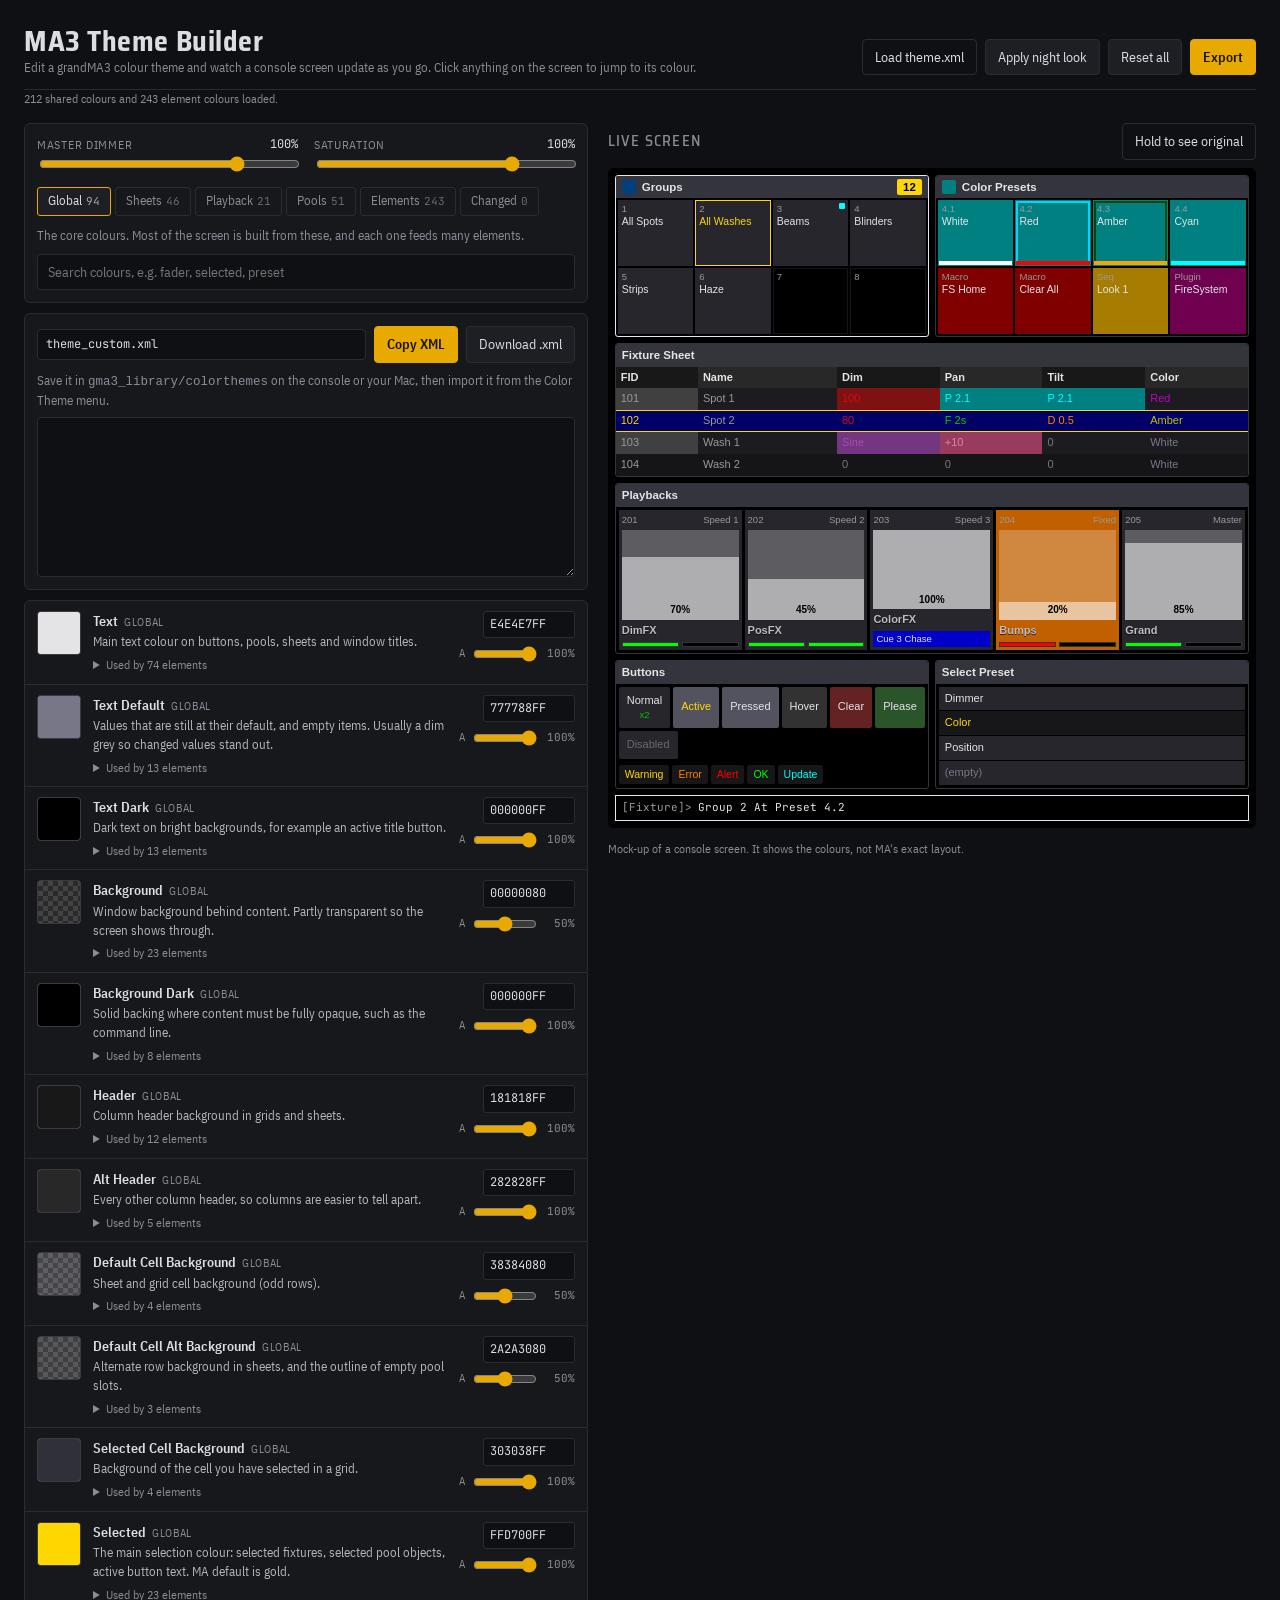
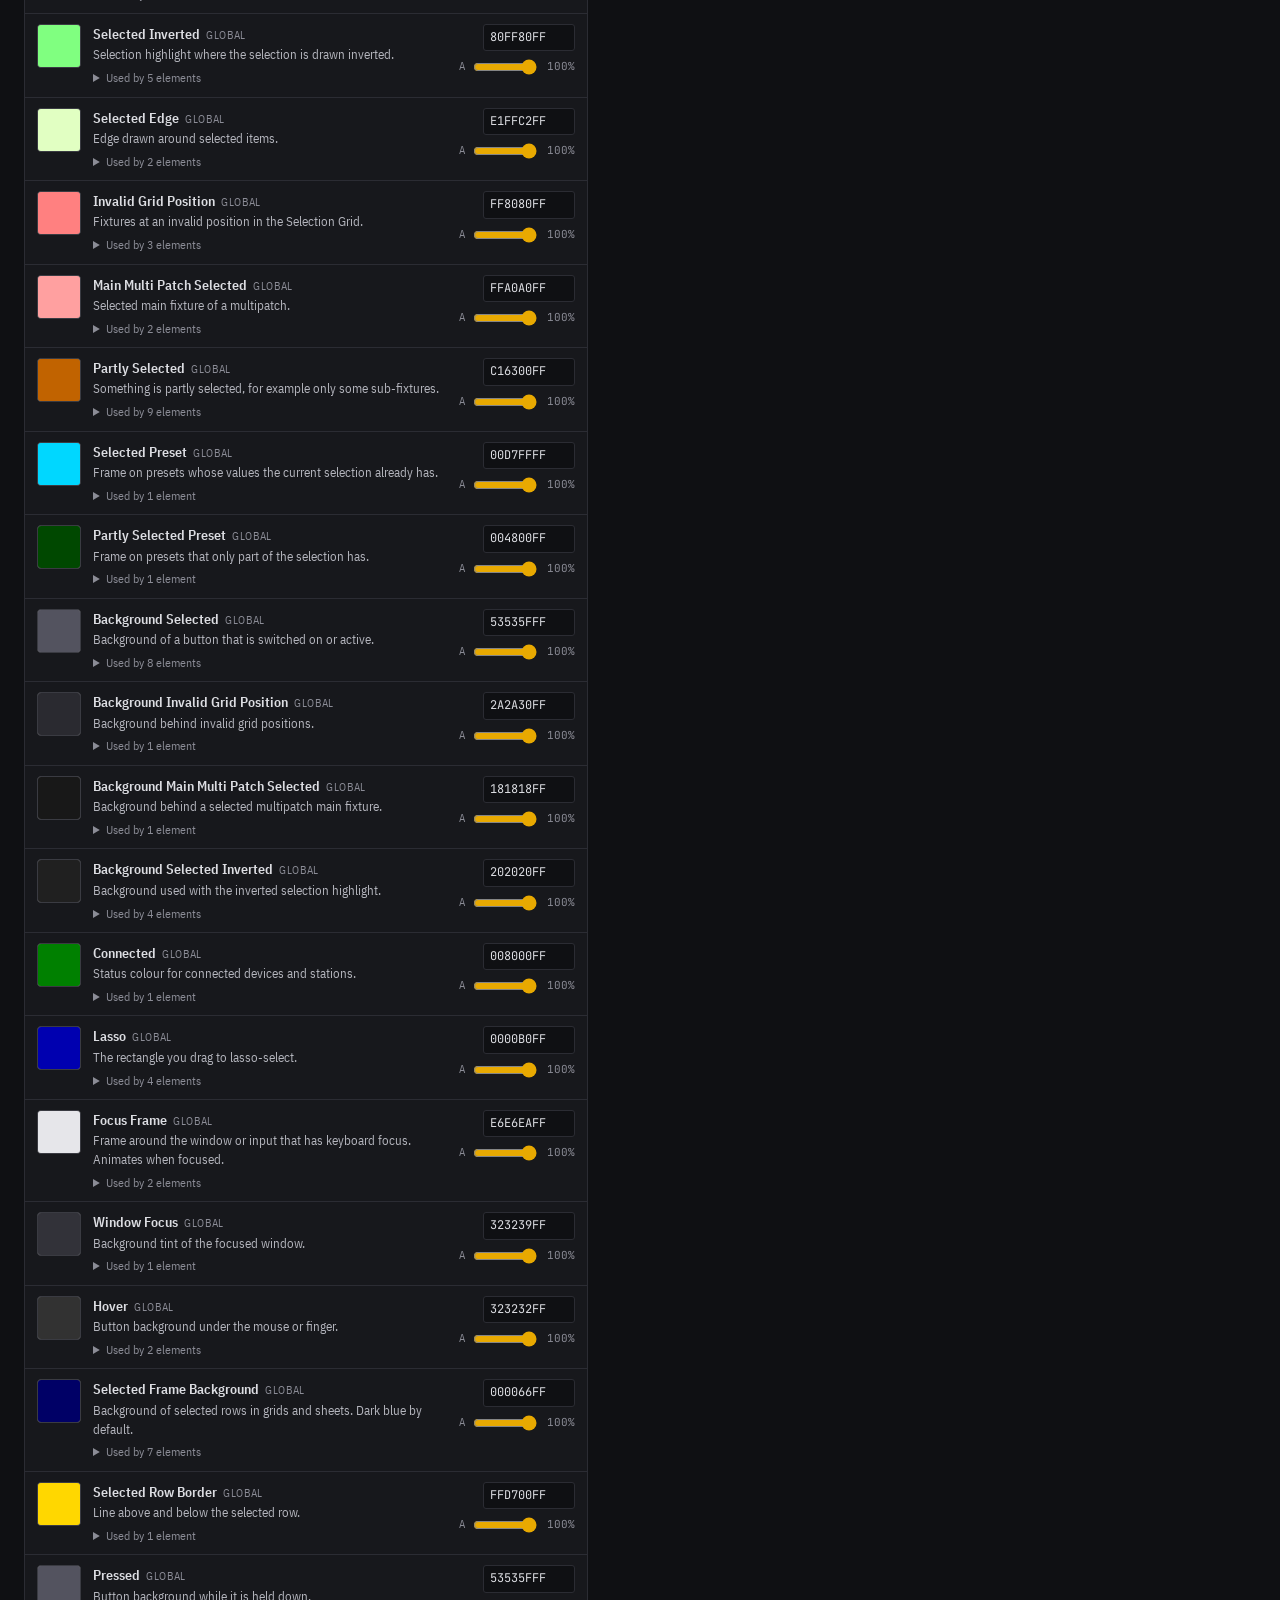
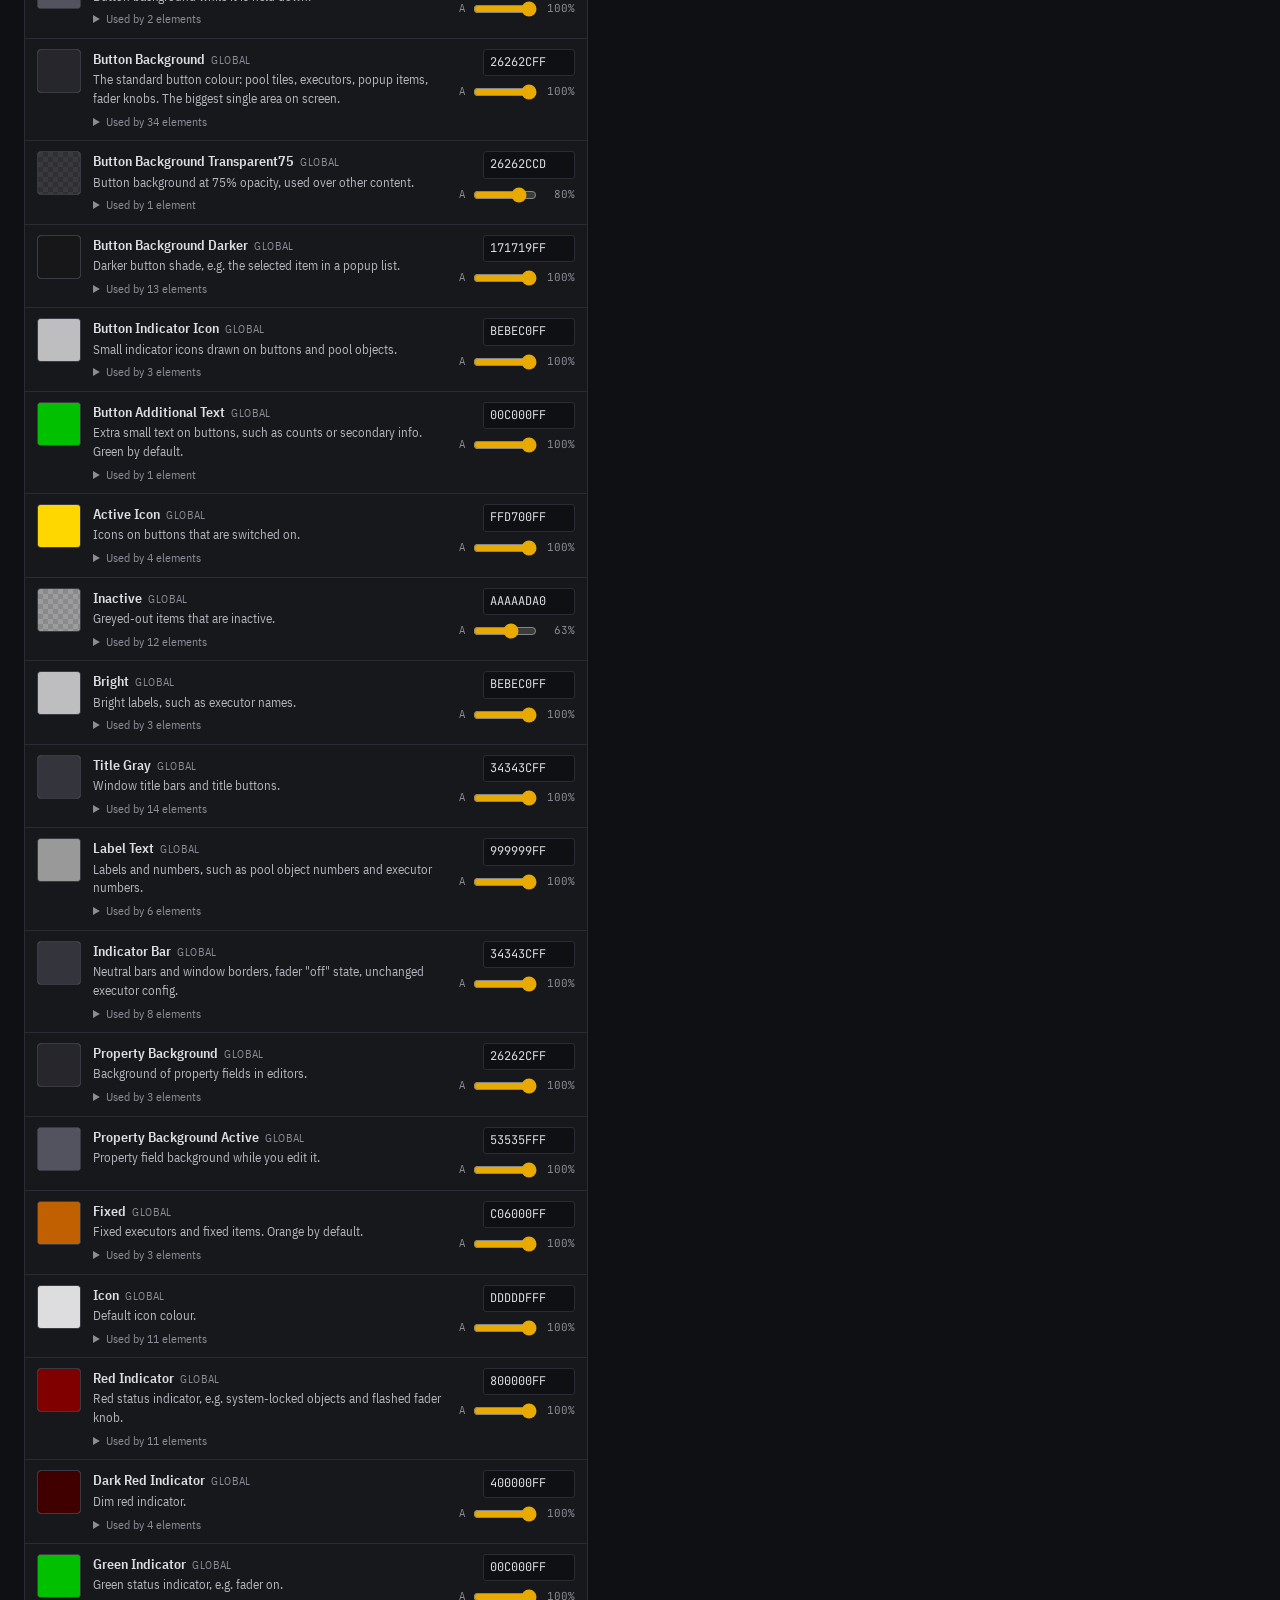
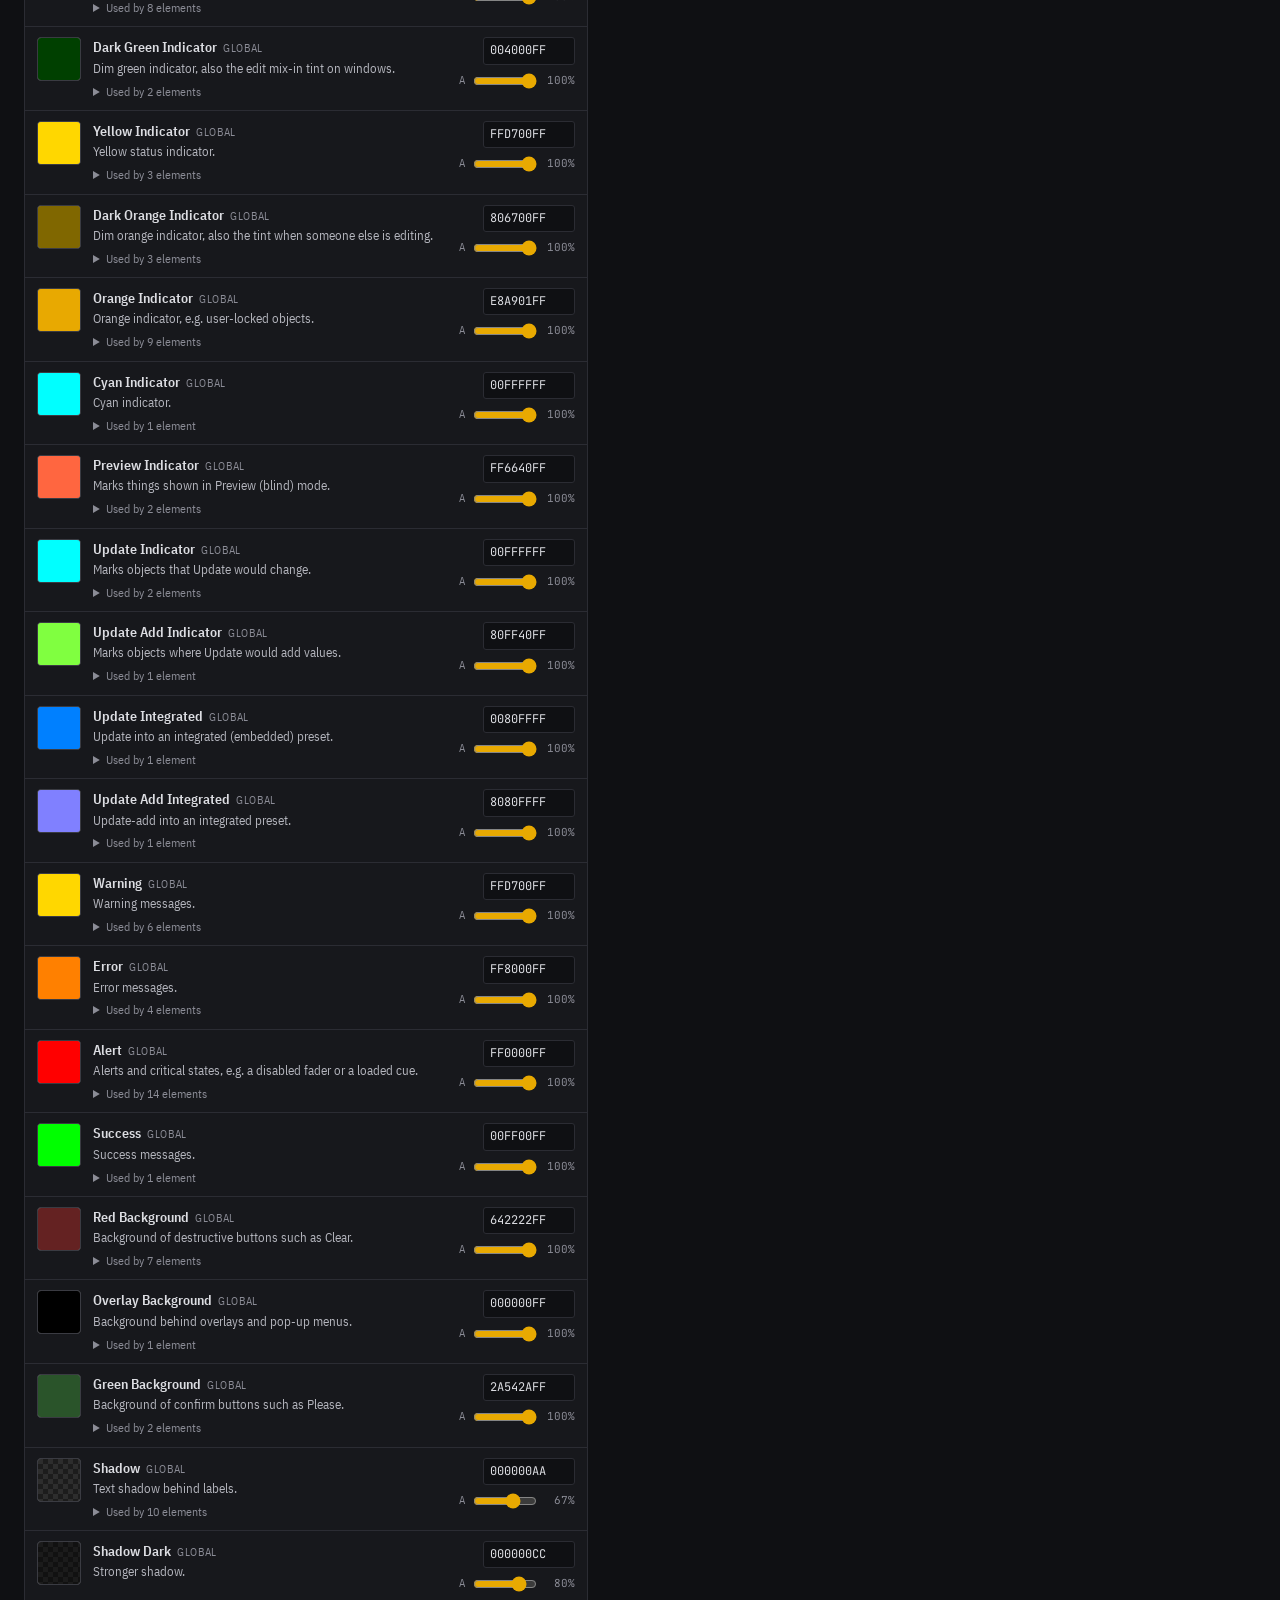
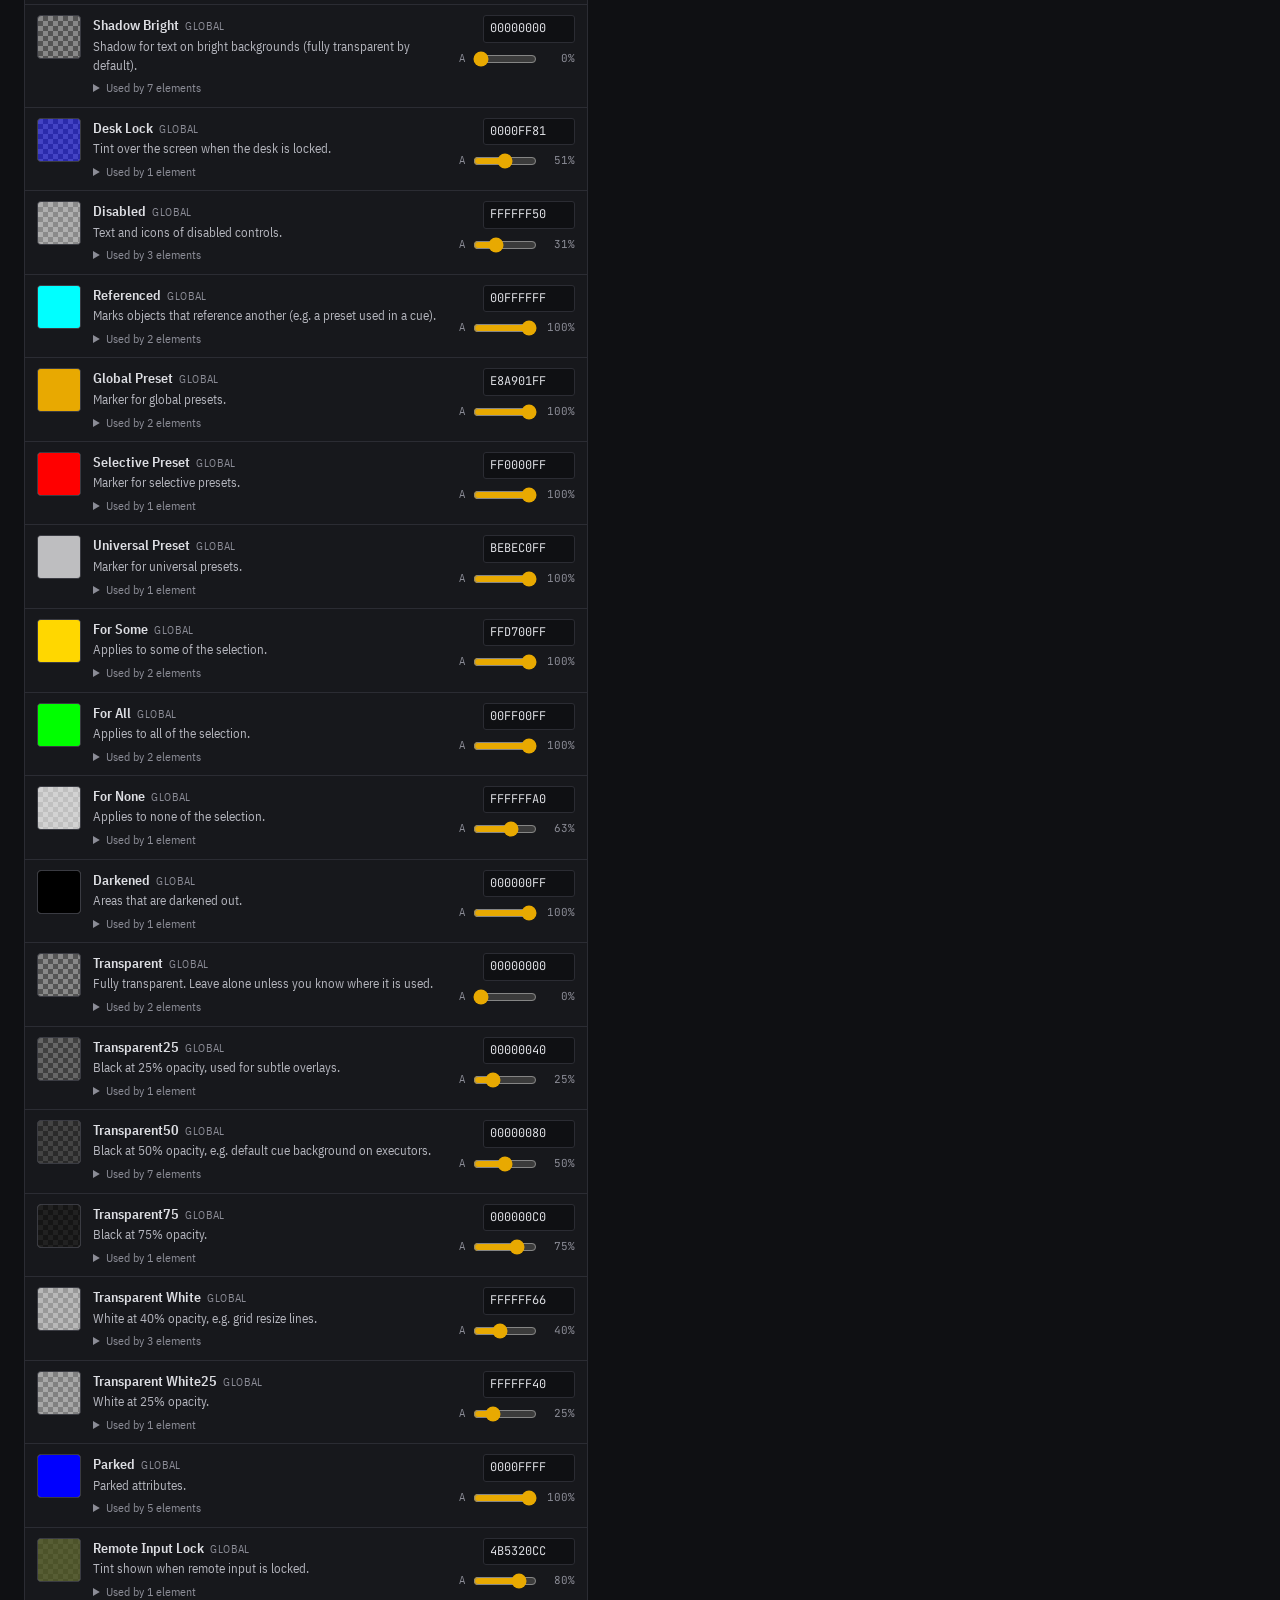
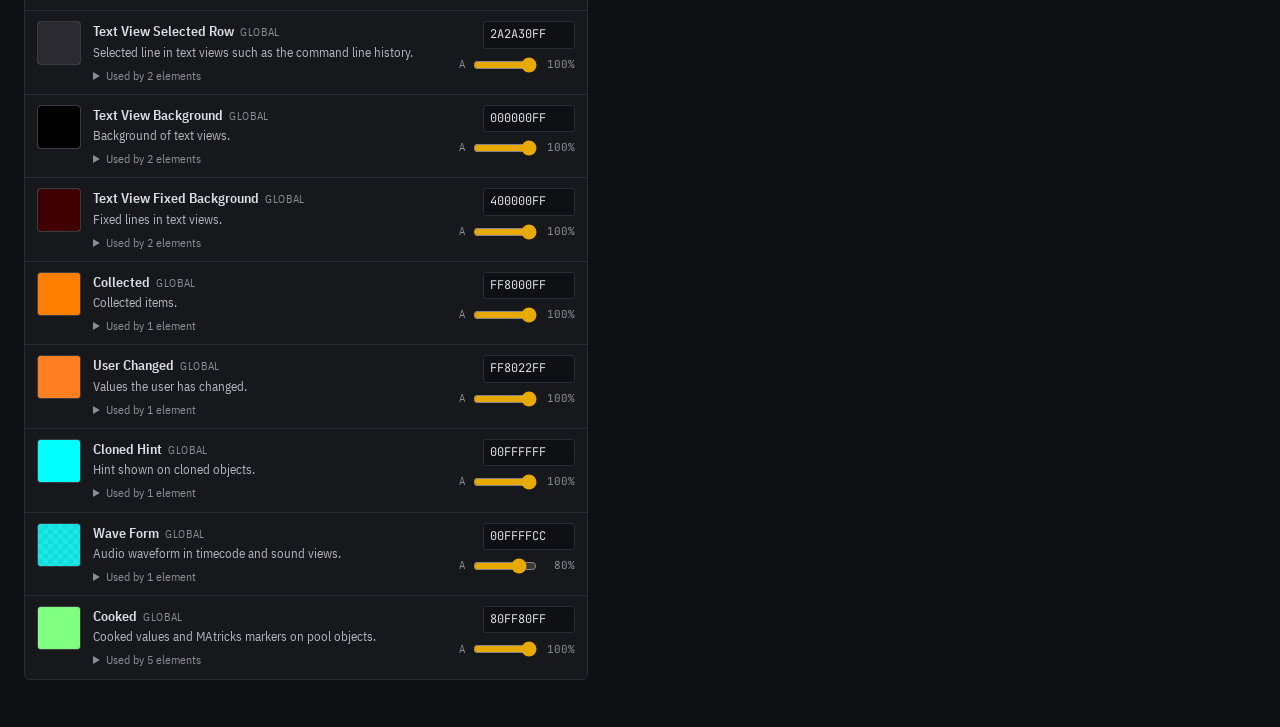
==== index.html @ c2e5cfc1 "MA3 Theme Builder with GitHub Pages deploy" ====
<!doctype html>
<html lang="en">
<head>
<meta charset="utf-8">
<meta name="viewport" content="width=device-width, initial-scale=1, viewport-fit=cover">
<title>MA3 Theme Builder</title>
<meta name="description" content="Edit a grandMA3 colour theme with colour pickers, notes on every colour and a live console preview.">
<link rel="preconnect" href="https://fonts.googleapis.com">
<link rel="stylesheet" href="https://fonts.googleapis.com/css2?family=IBM+Plex+Sans+Condensed:wght@400;500;600&family=JetBrains+Mono:wght@400;500&family=Saira+Semi+Condensed:wght@500;700&display=swap">
<style>
/* Layout: console-style workbench. Colour list on the left, sticky live MA3 mock screen on the right; stacks on phones. */
:root {
  --bg: #0f1013; --panel: #17181c; --panel2: #1e1f24; --line: #2b2c33;
  --fg: #dcdde2; --muted: #8b8c96; --accent: #e8a901; --accent-ink: #1a1400; --danger: #e5604d;
  --f-display: "Saira Semi Condensed", "Arial Narrow", sans-serif;
  --f-body: "IBM Plex Sans Condensed", "Helvetica Neue", Arial, sans-serif;
  --f-mono: "JetBrains Mono", ui-monospace, Menlo, Consolas, monospace;
  color-scheme: dark;
}
html, body { background: var(--bg); color: var(--fg); }
body { font-family: var(--f-body); font-size: 14px; line-height: 1.45; }
* { box-sizing: border-box; }
button, input, select { font: inherit; color: inherit; }
:focus-visible { outline: 2px solid var(--accent); outline-offset: 2px; }

.wrap { padding-left: max(16px, env(safe-area-inset-left, 0px)); padding-right: max(16px, env(safe-area-inset-right, 0px)); padding-block: 18px 40px; max-width: 1500px; margin: 0 auto; }
header.top { display: flex; flex-wrap: wrap; align-items: flex-end; justify-content: space-between; gap: 12px 24px; padding-bottom: 14px; border-bottom: 1px solid var(--line); }
h1 { font-family: var(--f-display); font-weight: 700; font-size: 28px; letter-spacing: .02em; margin: 0; line-height: 1.1; text-wrap: balance; }
h1 small { display: block; font-family: var(--f-body); font-weight: 400; font-size: 13px; color: var(--muted); letter-spacing: 0; margin-top: 4px; }
.actions { display: flex; flex-wrap: wrap; gap: 8px; align-items: center; }
.btn { background: var(--panel2); border: 1px solid var(--line); border-radius: 4px; padding: 7px 12px; cursor: pointer; white-space: nowrap; }
.btn:hover { border-color: #44464f; }
.btn.primary { background: var(--accent); color: var(--accent-ink); border-color: var(--accent); font-weight: 600; }
.btn.ghost { background: transparent; }
.status { font-size: 12px; color: var(--muted); min-height: 1.4em; }

.grid { display: grid; grid-template-columns: minmax(0, 1fr) minmax(0, 1.15fr); gap: 20px; margin-top: 16px; align-items: start; }
@media (max-width: 960px) { .grid { grid-template-columns: minmax(0, 1fr); } .demoCol { order: -1; position: static !important; } }

/* ---------- editor ---------- */
.tools { display: grid; gap: 10px; background: var(--panel); border: 1px solid var(--line); border-radius: 6px; padding: 12px; }
.masters { display: grid; grid-template-columns: repeat(auto-fit, minmax(170px, 1fr)); gap: 10px 16px; }
.master label { display: flex; justify-content: space-between; font-size: 12px; text-transform: uppercase; letter-spacing: .06em; color: var(--muted); }
.master output { font-family: var(--f-mono); color: var(--fg); text-transform: none; letter-spacing: 0; }
.master input { width: 100%; accent-color: var(--accent); }
.tabs { display: flex; flex-wrap: wrap; gap: 4px; }
.tab { background: transparent; border: 1px solid var(--line); border-radius: 3px; padding: 4px 10px; cursor: pointer; font-size: 13px; color: var(--muted); }
.tab[aria-selected="true"] { background: var(--panel2); color: var(--fg); border-color: var(--accent); }
.tab .n { font-family: var(--f-mono); font-size: 11px; opacity: .7; margin-left: 4px; }
.search { width: 100%; background: var(--bg); border: 1px solid var(--line); border-radius: 4px; padding: 7px 10px; }
.tabNote { font-size: 12.5px; color: var(--muted); margin: 0; }

.list { margin-top: 10px; display: grid; gap: 1px; background: var(--line); border: 1px solid var(--line); border-radius: 6px; overflow: hidden; }
.sect { background: var(--panel2); padding: 8px 12px; font-family: var(--f-display); font-size: 13px; letter-spacing: .08em; text-transform: uppercase; color: var(--muted); }
.row { display: grid; grid-template-columns: 44px minmax(0, 1fr) auto; gap: 12px; align-items: start; padding: 10px 12px; background: var(--panel); }
.row.flash { animation: flash 1.4s ease-out; }
@keyframes flash { 0%, 30% { background: #3a3220; } 100% { background: var(--panel); } }
@media (prefers-reduced-motion: reduce) { .row.flash { animation: none; background: #3a3220; } }
.sw { position: relative; width: 44px; height: 44px; border-radius: 4px; overflow: hidden; border: 1px solid #3a3b42; cursor: pointer;
  background-image: linear-gradient(45deg, #555 25%, transparent 25%), linear-gradient(-45deg, #555 25%, transparent 25%), linear-gradient(45deg, transparent 75%, #555 75%), linear-gradient(-45deg, transparent 75%, #555 75%);
  background-size: 10px 10px; background-position: 0 0, 0 5px, 5px -5px, -5px 0; background-color: #888; }
.sw i { position: absolute; inset: 0; }
.sw input { position: absolute; inset: 0; opacity: 0; width: 100%; height: 100%; cursor: pointer; border: 0; padding: 0; }
.meta { min-width: 0; }
.nm { font-weight: 600; display: flex; flex-wrap: wrap; gap: 6px; align-items: baseline; }
.nm .g { font-weight: 400; font-size: 11px; text-transform: uppercase; letter-spacing: .06em; color: var(--muted); }
.nm .dot { width: 7px; height: 7px; border-radius: 50%; background: var(--accent); align-self: center; }
.desc { margin: 2px 0 0; color: #b4b5bd; font-size: 13px; }
details.used { margin-top: 4px; font-size: 12px; color: var(--muted); }
details.used summary { cursor: pointer; }
details.used div { display: flex; flex-wrap: wrap; gap: 4px; margin-top: 6px; }
details.used span { font-family: var(--f-mono); font-size: 11px; background: var(--bg); border: 1px solid var(--line); border-radius: 3px; padding: 1px 5px; }
.vals { display: grid; gap: 6px; justify-items: end; }
.hex { width: 92px; font-family: var(--f-mono); font-size: 12px; background: var(--bg); border: 1px solid var(--line); border-radius: 3px; padding: 4px 6px; text-transform: uppercase; }
.hex.bad { border-color: var(--danger); }
.alpha { display: flex; gap: 6px; align-items: center; font-size: 11px; color: var(--muted); }
.alpha input { width: 64px; accent-color: var(--accent); }
.alpha output { font-family: var(--f-mono); width: 30px; text-align: right; }
.reset { background: none; border: 0; color: var(--muted); font-size: 11px; cursor: pointer; padding: 0; text-decoration: underline; }
.reset[hidden] { display: none !important; }
.empty { background: var(--panel); padding: 20px; color: var(--muted); }
@media (max-width: 520px) { .row { grid-template-columns: 40px minmax(0, 1fr); } .vals { grid-column: 2; justify-items: start; grid-auto-flow: column; align-items: center; } .sw { width: 40px; height: 40px; } }

/* ---------- export panel ---------- */
.exportBox { margin-top: 10px; background: var(--panel); border: 1px solid var(--line); border-radius: 6px; padding: 12px; display: grid; gap: 8px; }
.exportBox textarea { width: 100%; height: 160px; background: var(--bg); color: var(--fg); border: 1px solid var(--line); border-radius: 4px; font-family: var(--f-mono); font-size: 11px; }
.fileRow { display: flex; flex-wrap: wrap; gap: 8px; align-items: center; }
.fileRow input[type=text] { flex: 1 1 180px; min-width: 0; background: var(--bg); border: 1px solid var(--line); border-radius: 4px; padding: 6px 8px; font-family: var(--f-mono); font-size: 12px; }

/* ---------- demo: a mock MA3 screen driven by the theme ---------- */
.demoCol { position: sticky; top: calc(env(safe-area-inset-top, 0px) + 12px); }
.demoHead { display: flex; justify-content: space-between; align-items: center; gap: 8px; margin-bottom: 8px; flex-wrap: wrap; }
.demoHead h2 { font-family: var(--f-display); font-size: 15px; letter-spacing: .08em; text-transform: uppercase; color: var(--muted); margin: 0; font-weight: 500; }
.hint { font-size: 12px; color: var(--muted); }
.screen { background: #000; border: 1px solid #000; border-radius: 6px; padding: 6px; display: grid; gap: 6px; font-family: Arial, Helvetica, sans-serif; font-size: 12px; overflow: hidden;
  color: var(--c-Global-Text); }
.screen [data-k] { cursor: pointer; }
.screen [data-k]:hover { outline: 1px dashed rgba(232,169,1,.8); outline-offset: -1px; }
.win { background: var(--c-Global-Background); border: 1px solid var(--c-Global-IndicatorBar); border-radius: 3px; min-width: 0; overflow: hidden; }
.win.focus { border-color: var(--c-Global-FocusFrame); }
.wtitle { display: flex; align-items: center; gap: 6px; background: var(--c-Global-TitleGray); color: var(--c-Global-Text); padding: 3px 6px; font-weight: bold; font-size: 11.5px; }
.wtitle .ico { width: 14px; height: 14px; border-radius: 2px; display: inline-block; }
.wtitle .sel { margin-left: auto; background: var(--c-Global-Selected); color: var(--c-Global-TextDark); padding: 0 6px; border-radius: 2px; }
.cols { display: grid; grid-template-columns: minmax(0, 1fr) minmax(0, 1fr); gap: 6px; }
.pool { display: grid; grid-template-columns: repeat(4, minmax(0, 1fr)); gap: 2px; padding: 2px; }
.tile { position: relative; aspect-ratio: 1.15; background: var(--c-Global-ButtonBackground); color: var(--c-Global-Text); padding: 3px; font-size: 10.5px; line-height: 1.15; overflow: hidden; border: 1px solid transparent; }
.tile b { display: block; font-weight: normal; color: var(--c-Global-LabelText); font-size: 9.5px; }
.tile.sel { border-color: var(--c-Global-Selected); color: var(--c-Global-Selected); }
.tile.ref::after { content: ""; position: absolute; right: 2px; top: 2px; width: 6px; height: 6px; background: var(--c-Global-Referenced); border-radius: 1px; }
.tile .bar { position: absolute; left: 0; right: 0; bottom: 0; height: 4px; }
.tile.empty { background: transparent; border-color: var(--c-Global-DefaultCellAltBackground); }
.sheet { width: 100%; border-collapse: collapse; font-size: 11px; table-layout: fixed; }
.sheet th { background: var(--c-Global-Header); color: var(--c-Global-Text); text-align: left; padding: 3px 5px; font-weight: bold; }
.sheet th:nth-child(even) { background: var(--c-Global-AltHeader); }
.sheet td { padding: 3px 5px; color: var(--c-SheetColor-Text); background: var(--c-Global-DefaultCellBackground); white-space: nowrap; overflow: hidden; text-overflow: ellipsis; }
.sheet tr:nth-child(even) td { background: var(--c-Global-DefaultCellAltBackground); }
.sheet td.id { color: var(--c-SheetColor-IDText); background: var(--c-SheetColor-ID); }
.sheet tr.selrow td { background: var(--c-Global-SelectedFrameBackground); box-shadow: inset 0 1px var(--c-Global-SelectedRowBorder), inset 0 -1px var(--c-Global-SelectedRowBorder); }
.sheet tr.selrow td.id { color: var(--c-Global-Selected); }
.sheet td.abs { background: var(--c-SheetColor-Absolute); color: var(--c-SheetColor-AbsoluteText); }
.sheet td.rel { background: var(--c-SheetColor-Relative); color: var(--c-SheetColor-RelativeText); }
.sheet td.pre { background: var(--c-SheetColor-PresetAbs); color: var(--c-SheetColor-PresetText); }
.sheet td.fade { background: var(--c-SheetColor-Fade); color: var(--c-SheetColor-FadeText); }
.sheet td.dly { background: var(--c-SheetColor-Delay); color: var(--c-SheetColor-DelayText); }
.sheet td.phs { background: var(--c-SheetColor-Phaser); color: var(--c-SheetColor-PhaserText); }
.sheet td.trk { color: var(--c-SheetColor-TextTracked); }
.sheet td.pb { color: var(--c-SheetColor-TextPlayback); }
.sheet td.def { color: var(--c-Global-TextDefault); }
.execs { display: grid; grid-template-columns: repeat(5, minmax(0, 1fr)); gap: 3px; padding: 3px; }
.exec { background: var(--c-Global-ButtonBackground); display: grid; grid-template-rows: auto 1fr auto auto; gap: 3px; padding: 3px; min-height: 140px; min-width: 0; }
.exec.fixed { background: var(--c-Global-Fixed); }
.exec .lbl { display: flex; justify-content: space-between; font-size: 9.5px; color: var(--c-Global-LabelText); }
.exec .nm { color: var(--c-Global-Bright); font-size: 11px; font-weight: bold; text-shadow: 0 1px var(--c-Global-Shadow); white-space: nowrap; overflow: hidden; text-overflow: ellipsis; }
.exec .cue { font-size: 9.5px; background: var(--c-Playback-ActiveCue); color: var(--c-Global-Text); padding: 1px 3px; white-space: nowrap; overflow: hidden; }
.fader { position: relative; background: var(--c-Playback-FaderBarBack); min-height: 56px; }
.fader i { position: absolute; left: 0; right: 0; bottom: 0; background: var(--c-Playback-FaderBar); }
.fader span { position: absolute; left: 0; right: 0; bottom: 2px; text-align: center; color: var(--c-Playback-FaderBarText); font-size: 10px; font-weight: bold; }
.leds { display: flex; gap: 3px; }
.leds b { flex: 1; height: 5px; background: var(--c-Playback-Off); border: 1px solid var(--c-Global-IndicatorBar); }
.leds b.on { background: var(--c-Playback-On); }
.leds b.paused { background: var(--c-Playback-Paused); }
.bar2 { display: flex; flex-wrap: wrap; gap: 3px; padding: 3px; }
.mbtn { background: var(--c-Global-ButtonBackground); color: var(--c-Global-Text); padding: 6px 8px; border-radius: 2px; font-size: 11px; border: 0; cursor: pointer; font-family: inherit; }
.mbtn:hover { background: var(--c-Global-Hover); }
.mbtn:active, .mbtn.press { background: var(--c-Global-Pressed); }
.mbtn.on { background: var(--c-Global-BackgroundSelected); color: var(--c-Global-Selected); }
.mbtn.clear { background: var(--c-Global-RedBackground); }
.mbtn.please { background: var(--c-Global-GreenBackground); }
.mbtn.dis { color: var(--c-Global-Disabled); }
.mbtn .add { color: var(--c-Global-ButtonAdditionalText); font-size: 9.5px; display: block; }
.cmd { display: flex; align-items: center; gap: 6px; background: var(--c-Global-BackgroundDark); border: 1px solid var(--c-Global-FocusFrame); padding: 4px 6px; font-family: var(--f-mono); font-size: 11px; color: var(--c-Global-Text); min-width: 0; overflow: hidden; white-space: nowrap; }
.cmd .p { color: var(--c-Global-LabelText); }
.msgs { display: flex; flex-wrap: wrap; gap: 3px; padding: 3px; font-size: 10.5px; }
.msgs span { padding: 2px 6px; border-radius: 2px; background: var(--c-Global-ButtonBackgroundDarker); }
.popup { display: grid; gap: 1px; padding: 3px; }
.popup div { background: var(--c-Global-ButtonBackground); padding: 4px 6px; font-size: 11px; }
.popup div.sel { background: var(--c-Global-ButtonBackgroundDarker); color: var(--c-Global-Selected); }
.popup div.emp { color: var(--c-Global-TextDefault); }
@media (max-width: 520px) { .cols { grid-template-columns: minmax(0, 1fr); } .execs { grid-template-columns: repeat(3, minmax(0, 1fr)); } .execs .exec:nth-child(n+4) { display: none; } }
</style>
</head>
<body>
<div class="wrap">
  <header class="top">
    <h1>MA3 Theme Builder<small>Edit a grandMA3 colour theme and watch a console screen update as you go. Click anything on the screen to jump to its colour.</small></h1>
    <div class="actions">
      <label class="btn ghost" for="fileIn">Load theme.xml</label>
      <input type="file" id="fileIn" accept=".xml,text/xml" hidden>
      <button class="btn" id="btnNight" type="button">Apply night look</button>
      <button class="btn" id="btnReset" type="button">Reset all</button>
      <button class="btn primary" id="btnExport" type="button">Export</button>
    </div>
  </header>
  <div class="status" id="status" role="status"></div>

  <div class="grid">
    <section aria-label="Colours">
      <div class="tools">
        <div class="masters">
          <div class="master"><label for="mDim">Master dimmer <output id="oDim">100%</output></label><input type="range" id="mDim" min="30" max="120" value="100"></div>
          <div class="master"><label for="mSat">Saturation <output id="oSat">100%</output></label><input type="range" id="mSat" min="0" max="130" value="100"></div>
        </div>
        <div class="tabs" role="tablist" id="tabs"></div>
        <p class="tabNote" id="tabNote"></p>
        <input class="search" id="search" type="search" placeholder="Search colours, e.g. fader, selected, preset">
      </div>
      <div class="exportBox" id="exportBox" hidden>
        <div class="fileRow">
          <input type="text" id="fname" value="theme_custom.xml" aria-label="Theme file name">
          <button class="btn primary" id="btnCopy" type="button">Copy XML</button>
          <button class="btn" id="btnSave" type="button">Download .xml</button>
        </div>
        <p class="tabNote">Save it in <code>gma3_library/colorthemes</code> on the console or your Mac, then import it from the Color Theme menu.</p>
        <textarea id="xmlOut" readonly aria-label="Theme XML"></textarea>
      </div>
      <div class="list" id="list"></div>
    </section>

    <aside class="demoCol" aria-label="Live demo">
      <div class="demoHead">
        <h2>Live screen</h2>
        <button class="btn ghost" id="btnCompare" type="button">Hold to see original</button>
      </div>
      <div class="screen" id="screen">
        <div class="cols">
          <div class="win focus" data-k="Global.FocusFrame">
            <div class="wtitle" data-k="Global.TitleGray"><span class="ico" style="background:var(--c-PoolDefault-Group)" data-k="PoolDefault.Group"></span>Groups<span class="sel" data-k="Global.Selected">12</span></div>
            <div class="pool">
              <div class="tile" data-k="Global.ButtonBackground"><b>1</b>All Spots</div>
              <div class="tile sel" data-k="Global.Selected"><b>2</b>All Washes</div>
              <div class="tile ref" data-k="Global.Referenced"><b>3</b>Beams</div>
              <div class="tile" data-k="Global.ButtonBackground"><b>4</b>Blinders</div>
              <div class="tile" data-k="Global.ButtonBackground"><b>5</b>Strips</div>
              <div class="tile" data-k="Global.ButtonBackground"><b>6</b>Haze</div>
              <div class="tile empty" data-k="Global.DefaultCellAltBackground"><b>7</b></div>
              <div class="tile empty" data-k="Global.DefaultCellAltBackground"><b>8</b></div>
            </div>
          </div>
          <div class="win">
            <div class="wtitle" data-k="Global.TitleGray"><span class="ico" style="background:var(--c-PoolDefault-PresetColor)" data-k="PoolDefault.PresetColor"></span>Color Presets</div>
            <div class="pool">
              <div class="tile" style="background:var(--c-PoolDefault-PresetColor)" data-k="PoolDefault.PresetColor"><b>4.1</b>White<span class="bar" style="background:#fff"></span></div>
              <div class="tile" style="background:var(--c-PoolDefault-PresetColor);box-shadow:inset 0 0 0 2px var(--c-Global-SelectedPreset)" data-k="Global.SelectedPreset"><b>4.2</b>Red<span class="bar" style="background:#f00"></span></div>
              <div class="tile" style="background:var(--c-PoolDefault-PresetColor);box-shadow:inset 0 0 0 2px var(--c-Global-PartlySelectedPreset)" data-k="Global.PartlySelectedPreset"><b>4.3</b>Amber<span class="bar" style="background:#ffa000"></span></div>
              <div class="tile" style="background:var(--c-PoolDefault-PresetColor)" data-k="PoolDefault.PresetColor"><b>4.4</b>Cyan<span class="bar" style="background:#0ff"></span></div>
              <div class="tile" style="background:var(--c-PoolDefault-Macro)" data-k="PoolDefault.Macro"><b>Macro</b>FS Home</div>
              <div class="tile" style="background:var(--c-PoolDefault-Macro)" data-k="PoolDefault.Macro"><b>Macro</b>Clear All</div>
              <div class="tile" style="background:var(--c-PoolDefault-Sequence)" data-k="PoolDefault.Sequence"><b>Seq</b>Look 1</div>
              <div class="tile" style="background:var(--c-PoolDefault-Plugin)" data-k="PoolDefault.Plugin"><b>Plugin</b>FireSystem</div>
            </div>
          </div>
        </div>

        <div class="win">
          <div class="wtitle" data-k="Global.TitleGray">Fixture Sheet</div>
          <div style="overflow-x:auto">
          <table class="sheet">
            <thead><tr><th data-k="Global.Header" style="width:13%">FID</th><th data-k="Global.AltHeader" style="width:22%">Name</th><th data-k="Global.Header">Dim</th><th data-k="Global.AltHeader">Pan</th><th data-k="Global.Header">Tilt</th><th data-k="Global.AltHeader">Color</th></tr></thead>
            <tbody>
              <tr><td class="id" data-k="SheetColor.ID">101</td><td data-k="SheetColor.Text">Spot 1</td><td class="abs" data-k="SheetColor.Absolute">100</td><td class="pre" data-k="SheetColor.PresetAbs">P 2.1</td><td class="pre" data-k="SheetColor.PresetText">P 2.1</td><td class="trk" data-k="SheetColor.TextTracked">Red</td></tr>
              <tr class="selrow"><td class="id" data-k="Global.Selected">102</td><td data-k="Global.SelectedFrameBackground">Spot 2</td><td class="abs" data-k="SheetColor.AbsoluteText">80</td><td class="fade" data-k="SheetColor.Fade">F 2s</td><td class="dly" data-k="SheetColor.Delay">D 0.5</td><td class="pb" data-k="SheetColor.TextPlayback">Amber</td></tr>
              <tr><td class="id" data-k="SheetColor.IDText">103</td><td data-k="SheetColor.Text">Wash 1</td><td class="phs" data-k="SheetColor.Phaser">Sine</td><td class="rel" data-k="SheetColor.Relative">+10</td><td class="def" data-k="Global.TextDefault">0</td><td class="def" data-k="Global.TextDefault">White</td></tr>
              <tr><td class="id" data-k="SheetColor.ID">104</td><td data-k="SheetColor.Text">Wash 2</td><td class="def" data-k="Global.TextDefault">0</td><td class="def" data-k="Global.TextDefault">0</td><td class="def" data-k="Global.TextDefault">0</td><td class="def" data-k="Global.TextDefault">White</td></tr>
            </tbody>
          </table>
          </div>
        </div>

        <div class="win">
          <div class="wtitle" data-k="Global.TitleGray">Playbacks</div>
          <div class="execs">
            <div class="exec" data-k="Global.ButtonBackground"><div class="lbl" data-k="Global.LabelText"><span>201</span><span>Speed 1</span></div><div class="fader" data-k="Playback.FaderBarBack"><i style="height:70%" data-k="Playback.FaderBar"></i><span data-k="Playback.FaderBarText">70%</span></div><div class="nm" data-k="Global.Bright">DimFX</div><div class="leds"><b class="on" data-k="Playback.On"></b><b data-k="Playback.Off"></b></div></div>
            <div class="exec" data-k="Global.ButtonBackground"><div class="lbl"><span>202</span><span>Speed 2</span></div><div class="fader"><i style="height:45%"></i><span>45%</span></div><div class="nm">PosFX</div><div class="leds"><b class="on"></b><b class="on"></b></div></div>
            <div class="exec" data-k="Global.ButtonBackground"><div class="lbl"><span>203</span><span>Speed 3</span></div><div class="fader"><i style="height:100%"></i><span>100%</span></div><div class="nm">ColorFX</div><div class="cue" data-k="Playback.ActiveCue">Cue 3 Chase</div></div>
            <div class="exec fixed" data-k="Global.Fixed"><div class="lbl"><span>204</span><span>Fixed</span></div><div class="fader"><i style="height:20%"></i><span>20%</span></div><div class="nm">Bumps</div><div class="leds"><b class="paused" data-k="Playback.Paused"></b><b></b></div></div>
            <div class="exec" data-k="Global.ButtonBackground"><div class="lbl"><span>205</span><span>Master</span></div><div class="fader"><i style="height:85%"></i><span>85%</span></div><div class="nm">Grand</div><div class="leds"><b class="on"></b><b></b></div></div>
          </div>
        </div>

        <div class="cols">
          <div class="win">
            <div class="wtitle" data-k="Global.TitleGray">Buttons</div>
            <div class="bar2">
              <button class="mbtn" type="button" data-k="Global.ButtonBackground">Normal<span class="add" data-k="Global.ButtonAdditionalText">x2</span></button>
              <button class="mbtn on" type="button" data-k="Global.BackgroundSelected">Active</button>
              <button class="mbtn press" type="button" data-k="Global.Pressed">Pressed</button>
              <button class="mbtn" type="button" style="background:var(--c-Global-Hover)" data-k="Global.Hover">Hover</button>
              <button class="mbtn clear" type="button" data-k="Global.RedBackground">Clear</button>
              <button class="mbtn please" type="button" data-k="Global.GreenBackground">Please</button>
              <button class="mbtn dis" type="button" data-k="Global.Disabled">Disabled</button>
            </div>
            <div class="msgs">
              <span style="color:var(--c-Global-Warning)" data-k="Global.Warning">Warning</span>
              <span style="color:var(--c-Global-Error)" data-k="Global.Error">Error</span>
              <span style="color:var(--c-Global-Alert)" data-k="Global.Alert">Alert</span>
              <span style="color:var(--c-Global-Success)" data-k="Global.Success">OK</span>
              <span style="color:var(--c-Global-UpdateIndicator)" data-k="Global.UpdateIndicator">Update</span>
            </div>
          </div>
          <div class="win">
            <div class="wtitle" data-k="Global.TitleGray">Select Preset</div>
            <div class="popup">
              <div data-k="Global.ButtonBackground">Dimmer</div>
              <div class="sel" data-k="Global.ButtonBackgroundDarker">Color</div>
              <div data-k="Global.ButtonBackground">Position</div>
              <div class="emp" data-k="Global.TextDefault">(empty)</div>
            </div>
          </div>
        </div>
        <div class="cmd" data-k="Global.BackgroundDark"><span class="p">[Fixture]&gt;</span> Group 2 At Preset 4.2</div>
      </div>
      <p class="hint">Mock-up of a console screen. It shows the colours, not MA's exact layout.</p>
    </aside>
  </div>
</div>

<script>
(() => {
const $ = s => document.querySelector(s);
const statusEl = $('#status');
const say = t => { statusEl.textContent = t; };

/* ---------- descriptions ---------- */
const D = {
'Global.Text':'Main text colour on buttons, pools, sheets and window titles.',
'Global.TextDefault':'Values that are still at their default, and empty items. Usually a dim grey so changed values stand out.',
'Global.TextDark':'Dark text on bright backgrounds, for example an active title button.',
'Global.Background':'Window background behind content. Partly transparent so the screen shows through.',
'Global.BackgroundDark':'Solid backing where content must be fully opaque, such as the command line.',
'Global.Header':'Column header background in grids and sheets.',
'Global.AltHeader':'Every other column header, so columns are easier to tell apart.',
'Global.DefaultCellBackground':'Sheet and grid cell background (odd rows).',
'Global.DefaultCellAltBackground':'Alternate row background in sheets, and the outline of empty pool slots.',
'Global.SelectedCellBackground':'Background of the cell you have selected in a grid.',
'Global.Selected':'The main selection colour: selected fixtures, selected pool objects, active button text. MA default is gold.',
'Global.SelectedInverted':'Selection highlight where the selection is drawn inverted.',
'Global.SelectedEdge':'Edge drawn around selected items.',
'Global.InvalidGridPosition':'Fixtures at an invalid position in the Selection Grid.',
'Global.MainMultiPatchSelected':'Selected main fixture of a multipatch.',
'Global.PartlySelected':'Something is partly selected, for example only some sub-fixtures.',
'Global.SelectedPreset':'Frame on presets whose values the current selection already has.',
'Global.PartlySelectedPreset':'Frame on presets that only part of the selection has.',
'Global.BackgroundSelected':'Background of a button that is switched on or active.',
'Global.BackgroundInvalidGridPosition':'Background behind invalid grid positions.',
'Global.BackgroundMainMultiPatchSelected':'Background behind a selected multipatch main fixture.',
'Global.BackgroundSelectedInverted':'Background used with the inverted selection highlight.',
'Global.Connected':'Status colour for connected devices and stations.',
'Global.Lasso':'The rectangle you drag to lasso-select.',
'Global.FocusFrame':'Frame around the window or input that has keyboard focus. Animates when focused.',
'Global.WindowFocus':'Background tint of the focused window.',
'Global.Hover':'Button background under the mouse or finger.',
'Global.SelectedFrameBackground':'Background of selected rows in grids and sheets. Dark blue by default.',
'Global.SelectedRowBorder':'Line above and below the selected row.',
'Global.Pressed':'Button background while it is held down.',
'Global.ButtonBackground':'The standard button colour: pool tiles, executors, popup items, fader knobs. The biggest single area on screen.',
'Global.ButtonBackgroundTransparent75':'Button background at 75% opacity, used over other content.',
'Global.ButtonBackgroundDarker':'Darker button shade, e.g. the selected item in a popup list.',
'Global.ButtonIndicatorIcon':'Small indicator icons drawn on buttons and pool objects.',
'Global.ButtonAdditionalText':'Extra small text on buttons, such as counts or secondary info. Green by default.',
'Global.ActiveIcon':'Icons on buttons that are switched on.',
'Global.Inactive':'Greyed-out items that are inactive.',
'Global.Bright':'Bright labels, such as executor names.',
'Global.TitleGray':'Window title bars and title buttons.',
'Global.LabelText':'Labels and numbers, such as pool object numbers and executor numbers.',
'Global.IndicatorBar':'Neutral bars and window borders, fader "off" state, unchanged executor config.',
'Global.PropertyBackground':'Background of property fields in editors.',
'Global.PropertyBackgroundActive':'Property field background while you edit it.',
'Global.Fixed':'Fixed executors and fixed items. Orange by default.',
'Global.Icon':'Default icon colour.',
'Global.RedIndicator':'Red status indicator, e.g. system-locked objects and flashed fader knob.',
'Global.DarkRedIndicator':'Dim red indicator.',
'Global.GreenIndicator':'Green status indicator, e.g. fader on.',
'Global.DarkGreenIndicator':'Dim green indicator, also the edit mix-in tint on windows.',
'Global.YellowIndicator':'Yellow status indicator.',
'Global.DarkOrangeIndicator':'Dim orange indicator, also the tint when someone else is editing.',
'Global.OrangeIndicator':'Orange indicator, e.g. user-locked objects.',
'Global.CyanIndicator':'Cyan indicator.',
'Global.PreviewIndicator':'Marks things shown in Preview (blind) mode.',
'Global.UpdateIndicator':'Marks objects that Update would change.',
'Global.UpdateAddIndicator':'Marks objects where Update would add values.',
'Global.UpdateIntegrated':'Update into an integrated (embedded) preset.',
'Global.UpdateAddIntegrated':'Update-add into an integrated preset.',
'Global.Warning':'Warning messages.',
'Global.Error':'Error messages.',
'Global.Alert':'Alerts and critical states, e.g. a disabled fader or a loaded cue.',
'Global.Success':'Success messages.',
'Global.RedBackground':'Background of destructive buttons such as Clear.',
'Global.OverlayBackground':'Background behind overlays and pop-up menus.',
'Global.GreenBackground':'Background of confirm buttons such as Please.',
'Global.Shadow':'Text shadow behind labels.',
'Global.ShadowDark':'Stronger shadow.',
'Global.ShadowBright':'Shadow for text on bright backgrounds (fully transparent by default).',
'Global.DeskLock':'Tint over the screen when the desk is locked.',
'Global.Disabled':'Text and icons of disabled controls.',
'Global.Referenced':'Marks objects that reference another (e.g. a preset used in a cue).',
'Global.GlobalPreset':'Marker for global presets.',
'Global.SelectivePreset':'Marker for selective presets.',
'Global.UniversalPreset':'Marker for universal presets.',
'Global.ForSome':'Applies to some of the selection.',
'Global.ForAll':'Applies to all of the selection.',
'Global.ForNone':'Applies to none of the selection.',
'Global.Darkened':'Areas that are darkened out.',
'Global.Transparent':'Fully transparent. Leave alone unless you know where it is used.',
'Global.Transparent25':'Black at 25% opacity, used for subtle overlays.',
'Global.Transparent50':'Black at 50% opacity, e.g. default cue background on executors.',
'Global.Transparent75':'Black at 75% opacity.',
'Global.TransparentWhite':'White at 40% opacity, e.g. grid resize lines.',
'Global.TransparentWhite25':'White at 25% opacity.',
'Global.Parked':'Parked attributes.',
'Global.RemoteInputLock':'Tint shown when remote input is locked.',
'Global.TextViewSelectedRow':'Selected line in text views such as the command line history.',
'Global.TextViewBackground':'Background of text views.',
'Global.TextViewFixedBackground':'Fixed lines in text views.',
'Global.Collected':'Collected items.',
'Global.UserChanged':'Values the user has changed.',
'Global.ClonedHint':'Hint shown on cloned objects.',
'Global.WaveForm':'Audio waveform in timecode and sound views.',
'Global.Cooked':'Cooked values and MAtricks markers on pool objects.',
'SheetColor.Text':'Normal value text in sheets.',
'SheetColor.TextTracked':'Values tracked from an earlier cue. Magenta by default.',
'SheetColor.TextOtherUser':'Values from another user.',
'SheetColor.TextPlayback':'Values coming from a playback.',
'SheetColor.TextPlaybackTracked':'Tracked values coming from a playback.',
'SheetColor.TextOtherPlayback':'Values from another playback.',
'SheetColor.TextOtherPlaybackTracked':'Tracked values from another playback.',
'SheetColor.TextOtherProgrammer':'Values in another user’s programmer.',
'SheetColor.BackgroundOtherProgrammer':'Cell background for another user’s programmer values.',
'SheetColor.TextSelectedPlayback':'Values from the selected playback.',
'SheetColor.Background':'Default sheet background.',
'SheetColor.OtherUser':'Marks things owned by another user.',
'SheetColor.Fade':'Cell background for fade times.',
'SheetColor.FadeText':'Text of fade times.',
'SheetColor.Delay':'Cell background for delay times.',
'SheetColor.DelayText':'Text of delay times.',
'SheetColor.DelayTextBlocked':'Text of blocked delay times.',
'SheetColor.Absolute':'Cell background for absolute values in the programmer. Dark red by default.',
'SheetColor.AbsoluteText':'Text of absolute values in the programmer.',
'SheetColor.AbsoluteTextBlocked':'Text of blocked absolute values.',
'SheetColor.Relative':'Cell background for relative values.',
'SheetColor.RelativeText':'Text of relative values.',
'SheetColor.Phaser':'Cell background for phaser values. Also the Info title-button icon.',
'SheetColor.PhaserText':'Text of phaser values and multi-step markers.',
'SheetColor.GridPos':'Cell background for grid positions.',
'SheetColor.GridPosText':'Text of grid positions.',
'SheetColor.ID':'Background of the fixture ID column.',
'SheetColor.IDText':'Text in the fixture ID column.',
'SheetColor.IDTextBlocked':'ID text when blocked.',
'SheetColor.PresetAbs':'Cell background for values that come from an absolute preset.',
'SheetColor.PresetRel':'Cell background for values from a relative preset.',
'SheetColor.Integrated':'Cell background for integrated (embedded) presets.',
'SheetColor.PresetText':'Text of preset references in sheets.',
'SheetColor.RelPresetText':'Text of relative preset references.',
'SheetColor.IntegratedText':'Text of integrated preset references.',
'SheetColor.Update':'Values that an Update would change.',
'SheetColor.NotAvailable':'Attributes a fixture doesn’t have.',
'SheetColor.DownGoingText':'Values going down in the next cue.',
'SheetColor.UpGoingText':'Values going up in the next cue.',
'SheetColor.TextMIB':'Text of Move In Black values.',
'SheetColor.BackMIB':'Background of Move In Black values.',
'SheetColor.TextMIBFade':'Text of MIB values while fading.',
'SheetColor.BackMIBFade':'Background of MIB values while fading.',
'SheetColor.GroupMasterActive':'Values affected by an active group master.',
'SheetColor.AdditiveMasterActive':'Values affected by an active additive master.',
'SheetColor.PreviewMixIn':'Tint mixed into windows in Preview mode.',
'Playback.Off':'Playback off indicator.',
'Playback.On':'Playback running indicator.',
'Playback.Paused':'Playback paused indicator.',
'Playback.Forwards':'Playback running forwards.',
'Playback.Backwards':'Playback running backwards.',
'Playback.FastForwards':'Fast forward indicator.',
'Playback.FastBackwards':'Fast backward indicator.',
'Playback.Recording':'Recording indicator (timecode, sound).',
'Playback.ActiveCue':'Highlight of the active cue on executors and sequence sheets.',
'Playback.FaderBarBack':'Empty part of executor and pool fader bars.',
'Playback.FaderBar':'Filled part of executor fader bars (the level).',
'Playback.FaderBarText':'Text drawn on fader bars, e.g. the percentage.',
'Playback.Blue50':'Blue at 50%, for playback highlights.',
'Playback.Blue75':'Blue at 75%.',
'Playback.Yellow25':'Yellow at 25%.',
'Playback.Yellow50':'Yellow at 50%.',
'Playback.Yellow75':'Yellow at 75%.',
'Playback.White25':'White at 25%.',
'Playback.White50':'White at 50%.',
'Playback.White75':'White at 75%.',
'Playback.Cyan25':'Cyan at 25%.'
};
const POOLNOTE = {Preset:'all preset pools', PresetAll:'the All preset pool', Matricks:'MAtricks', Gels:'gel', Quickey:'Quickey'};
const human = s => s.replace(/([a-z0-9])([A-Z])/g,'$1 $2').replace(/([A-Z])([A-Z][a-z])/g,'$1 $2');
function describe(def) {
  if (D[def.key]) return D[def.key];
  if (def.g === 'PoolDefault') return 'Default tile and title colour for ' + (POOLNOTE[def.n] || human(def.n).replace(/^Preset /,'') + (def.n.startsWith('Preset') ? ' presets' : ' pool objects')) + '. Objects with their own appearance keep theirs.';
  return human(def.n) + '.';
}

/* ---------- colour maths ---------- */
const clamp = (v, a, b) => Math.min(b, Math.max(a, v));
const hx = n => clamp(Math.round(n), 0, 255).toString(16).padStart(2, '0').toUpperCase();
function parse(h) { return {r: parseInt(h.slice(0,2),16), g: parseInt(h.slice(2,4),16), b: parseInt(h.slice(4,6),16), a: parseInt(h.slice(6,8),16)}; }
function rgb2hsv(r,g,b){r/=255;g/=255;b/=255;const mx=Math.max(r,g,b),mn=Math.min(r,g,b),d=mx-mn;let h=0;if(d){if(mx===r)h=((g-b)/d)%6;else if(mx===g)h=(b-r)/d+2;else h=(r-g)/d+4;h/=6;if(h<0)h+=1;}return[h,mx?d/mx:0,mx];}
function hsv2rgb(h,s,v){const i=Math.floor(h*6),f=h*6-i,p=v*(1-s),q=v*(1-f*s),t=v*(1-(1-f)*s);const m=[[v,t,p],[q,v,p],[p,v,t],[p,q,v],[t,p,v],[v,p,q]][((i%6)+6)%6];return m.map(x=>x*255);}
function mapHex(h, fn) { const c = parse(h); let [hh,s,v] = rgb2hsv(c.r,c.g,c.b); [s,v] = fn(s,v); const [r,g,b] = hsv2rgb(hh, clamp(s,0,1), clamp(v,0,1)); return hx(r)+hx(g)+hx(b)+h.slice(6,8).toUpperCase(); }
const nightFn = (s, v) => [v > 0.6 ? s*0.9 : s, v <= 0.3 ? v*0.6 : 0.18 + (v-0.3)*0.857];
function master(h) {
  if (state.dim === 100 && state.sat === 100) return h.toUpperCase();
  return mapHex(h, (s, v) => [s*state.sat/100, v*state.dim/100]);
}
const css = h => { const c = parse(h); return `rgba(${c.r},${c.g},${c.b},${(c.a/255).toFixed(3)})`; };

/* ---------- theme model ---------- */
let SRC = '', defs = [], defMap = {}, elems = [], usedBy = {};
const state = { vals: {}, dim: 100, sat: 100 };
function load(text) {
  SRC = text.replace(/^﻿/, '');
  const split = SRC.indexOf('<ColorGroups>');
  if (!/<ColorTheme/.test(SRC) || split < 0) throw new Error('This file is not a grandMA3 colour theme (no ColorTheme / ColorGroups found).');
  defs = []; defMap = {}; elems = []; usedBy = {};
  let g = '';
  SRC.slice(0, split).replace(/<ColorDefGroup Name="([^"]+)">|<ColorDef Name="([^"]+)"\s+RGBA="([0-9A-Fa-f]{8})"/g, (m, grp, n, rgba) => {
    if (grp) g = grp; else { const d = {g, n, key: g+'.'+n, orig: rgba.toUpperCase()}; defs.push(d); defMap[d.key] = d; }
    return m;
  });
  SRC.slice(split).replace(/<ColorGroup Name="([^"]+)">|<Color Name="([^"]+)"([^>]*?)\/>/g, (m, grp, n, attrs) => {
    if (grp) { g = grp; return m; }
    const ref = (attrs.match(/ColorDefRef="([^"]+)"/) || [])[1];
    const rgba = (attrs.match(/RGBA="([0-9A-Fa-f]{8})"/) || [])[1];
    if (ref && defMap[ref]) (usedBy[ref] = usedBy[ref] || []).push(g + ' › ' + n);
    else if (!ref && rgba) elems.push({g, n, key: 'el:'+g+'.'+n, orig: rgba.toUpperCase()});
    return m;
  });
  for (const d of [...defs, ...elems]) defMap[d.key] = d;
  state.vals = {};
}
const val = k => state.vals[k] || defMap[k].orig;

function buildXml() {
  const name = ($('#fname').value.trim() || 'theme_custom.xml').replace(/[^\w.\- ]/g, '_');
  const split = SRC.indexOf('<ColorGroups>');
  let g = '';
  const head = SRC.slice(0, split).replace(/<ColorDefGroup Name="([^"]+)">|(<ColorDef Name="([^"]+)"\s+RGBA=")([0-9A-Fa-f]{8})(")/g, (m, grp, pre, n, rgba, post) => {
    if (grp) { g = grp; return m; }
    return pre + master(val(g+'.'+n)) + post;
  }).replace(/(<ColorTheme FileName=")[^"]*(")/, `$1${name}$2`);
  const tail = SRC.slice(split).replace(/<ColorGroup Name="([^"]+)">|<Color Name="([^"]+)"([^>]*?)\/>/g, (m, grp, n, attrs) => {
    if (grp) { g = grp; return m; }
    const ref = (attrs.match(/ColorDefRef="([^"]+)"/) || [])[1];
    let k = ref && defMap[ref] ? ref : (!ref ? 'el:'+g+'.'+n : null);
    if (!k || !defMap[k]) return m;
    return m.replace(/RGBA="[0-9A-Fa-f]{8}"/, `RGBA="${master(val(k))}"`);
  });
  return '﻿' + head + tail;
}

/* ---------- demo ---------- */
const screen = $('#screen');
const varName = k => '--c-' + k.replace(/[^\w]/g, '-');
function paintDemo(useOrig) {
  for (const d of defs) screen.style.setProperty(varName(d.key), css(useOrig ? d.orig : master(val(d.key))));
}

/* ---------- list ---------- */
const TABS = [
  {id:'Global', label:'Global', note:'The core colours. Most of the screen is built from these, and each one feeds many elements.'},
  {id:'SheetColor', label:'Sheets', note:'Value colours in the fixture, sequence and DMX sheets: absolute, relative, fades, delays, tracking.'},
  {id:'Playback', label:'Playback', note:'Executor fader bars, cue highlight and run-state indicators.'},
  {id:'PoolDefault', label:'Pools', note:'Default colours of pool objects and their window titles.'},
  {id:'el', label:'Elements', note:'Colours fixed to a single element instead of a shared colour. Change these for fine control.'},
  {id:'changed', label:'Changed', note:'Everything you have changed from the loaded theme.'}
];
let tab = 'Global';
function itemsFor(t) {
  if (t === 'el') return elems;
  if (t === 'changed') return [...defs, ...elems].filter(d => state.vals[d.key] && state.vals[d.key] !== d.orig);
  return defs.filter(d => d.g === t);
}
function renderTabs() {
  $('#tabs').innerHTML = TABS.map(t => `<button class="tab" role="tab" type="button" data-t="${t.id}" aria-selected="${t.id===tab}">${t.label}<span class="n">${itemsFor(t.id).length}</span></button>`).join('');
  $('#tabNote').textContent = TABS.find(t => t.id === tab).note;
}
const esc = s => s.replace(/[&<>"]/g, c => ({'&':'&amp;','<':'&lt;','>':'&gt;','"':'&quot;'}[c]));
function rowHtml(d) {
  const v = val(d.key), changed = v !== d.orig, a = parse(v).a;
  const isEl = d.key.startsWith('el:');
  const desc = isEl ? `Fixed colour for ${human(d.n).toLowerCase()} in the ${human(d.g)} area. Only this element uses it.` : describe(d);
  const used = usedBy[d.key] || [];
  return `<div class="row" id="row-${esc(d.key)}" data-key="${esc(d.key)}">
    <label class="sw" title="Pick colour"><i style="background:${css(v)}"></i><input type="color" value="#${v.slice(0,6)}" aria-label="${esc(d.n)} colour"></label>
    <div class="meta"><div class="nm">${changed?'<span class="dot" title="Changed"></span>':''}${esc(human(d.n))}<span class="g">${esc(isEl ? d.g : d.g === 'SheetColor' ? 'Sheet' : d.g)}</span></div>
      <p class="desc">${esc(desc)}</p>
      ${used.length ? `<details class="used"><summary>Used by ${used.length} element${used.length>1?'s':''}</summary><div>${used.map(u=>`<span>${esc(u)}</span>`).join('')}</div></details>` : ''}
    </div>
    <div class="vals"><input class="hex" value="${v}" maxlength="8" spellcheck="false" aria-label="${esc(d.n)} RGBA hex">
      <span class="alpha">A<input type="range" min="0" max="255" value="${a}" aria-label="${esc(d.n)} opacity"><output>${Math.round(a/2.55)}%</output></span>
      <button class="reset" type="button" ${changed?'':'hidden'}>Reset</button></div>
  </div>`;
}
function renderList() {
  renderTabs();
  const q = $('#search').value.trim().toLowerCase();
  let items = q ? [...defs, ...elems] : itemsFor(tab);
  if (q) items = items.filter(d => (d.key + ' ' + human(d.n) + ' ' + (d.key.startsWith('el:') ? '' : describe(d)) + ' ' + (usedBy[d.key]||[]).join(' ')).toLowerCase().includes(q));
  let html = '', lastG = null;
  for (const d of items) {
    if ((tab === 'el' || q || tab === 'changed') && d.g !== lastG) { html += `<div class="sect">${esc(human(d.g))}</div>`; lastG = d.g; }
    html += rowHtml(d);
  }
  $('#list').innerHTML = html || `<div class="empty">${tab==='changed' && !q ? 'Nothing changed yet. Pick a colour in any tab, or click something on the live screen.' : 'No colours match that search.'}</div>`;
}
function setVal(key, hex, rowEl) {
  hex = hex.toUpperCase();
  if (hex === defMap[key].orig) delete state.vals[key]; else state.vals[key] = hex;
  if (rowEl) {
    rowEl.querySelector('.sw i').style.background = css(hex);
    rowEl.querySelector('input[type=color]').value = '#' + hex.slice(0,6);
    const hexIn = rowEl.querySelector('.hex'); if (document.activeElement !== hexIn) hexIn.value = hex;
    rowEl.querySelector('input[type=range]').value = parse(hex).a;
    rowEl.querySelector('output').textContent = Math.round(parse(hex).a/2.55) + '%';
    rowEl.querySelector('.reset').hidden = !state.vals[key];
    const nm = rowEl.querySelector('.nm'), dot = nm.querySelector('.dot');
    if (state.vals[key] && !dot) nm.insertAdjacentHTML('afterbegin','<span class="dot" title="Changed"></span>'); else if (!state.vals[key] && dot) dot.remove();
  }
  if (!key.startsWith('el:')) screen.style.setProperty(varName(key), css(master(hex)));
  changedCount(); persist();
}
function changedCount() {
  const n = Object.keys(state.vals).length;
  const b = document.querySelector('.tab[data-t="changed"] .n'); if (b) b.textContent = n;
}

/* ---------- events ---------- */
$('#list').addEventListener('input', e => {
  const row = e.target.closest('.row'); if (!row) return;
  const key = row.dataset.key, cur = val(key);
  if (e.target.type === 'color') setVal(key, e.target.value.slice(1) + cur.slice(6), row);
  else if (e.target.type === 'range') setVal(key, cur.slice(0,6) + hx(+e.target.value), row);
  else if (e.target.classList.contains('hex')) {
    let v = e.target.value.replace(/^#/, '').trim();
    if (/^[0-9a-f]{6}$/i.test(v)) v += cur.slice(6);
    const ok = /^[0-9a-f]{8}$/i.test(v); e.target.classList.toggle('bad', !ok);
    if (ok) setVal(key, v, row);
  }
});
$('#list').addEventListener('click', e => {
  if (!e.target.classList.contains('reset')) return;
  const row = e.target.closest('.row'); setVal(row.dataset.key, defMap[row.dataset.key].orig, row);
});
$('#tabs').addEventListener('click', e => { const b = e.target.closest('.tab'); if (!b) return; tab = b.dataset.t; $('#search').value = ''; renderList(); });
$('#search').addEventListener('input', renderList);
screen.addEventListener('click', e => {
  const el = e.target.closest('[data-k]'); if (!el || !defMap[el.dataset.k]) return;
  e.preventDefault();
  const k = el.dataset.k; tab = defMap[k].g; $('#search').value = ''; renderList();
  const row = document.getElementById('row-' + k);
  if (row) { row.scrollIntoView({block:'center', behavior: matchMedia('(prefers-reduced-motion: reduce)').matches ? 'auto' : 'smooth'}); row.classList.remove('flash'); void row.offsetWidth; row.classList.add('flash'); }
});
screen.addEventListener('mouseover', e => { const el = e.target.closest('[data-k]'); if (el && !el.title) el.title = human(el.dataset.k.split('.')[1]) + ' (click to edit)'; });

function syncMasters() { $('#oDim').textContent = state.dim + '%'; $('#oSat').textContent = state.sat + '%'; $('#mDim').value = state.dim; $('#mSat').value = state.sat; }
$('#mDim').addEventListener('input', e => { state.dim = +e.target.value; syncMasters(); paintDemo(); persist(); });
$('#mSat').addEventListener('input', e => { state.sat = +e.target.value; syncMasters(); paintDemo(); persist(); });

const resetBtn = $('#btnReset'); let resetArmed = false;
resetBtn.addEventListener('click', () => {
  if (!resetArmed) { resetArmed = true; resetBtn.textContent = 'Click again to reset'; setTimeout(() => { resetArmed = false; resetBtn.textContent = 'Reset all'; }, 3000); return; }
  resetArmed = false; resetBtn.textContent = 'Reset all';
  state.vals = {}; state.dim = 100; state.sat = 100; syncMasters(); paintDemo(); renderList(); persist(); say('All colours are back to the loaded theme.');
});
$('#btnNight').addEventListener('click', () => {
  for (const d of [...defs, ...elems]) { const v = mapHex(val(d.key), nightFn); if (v !== d.orig) state.vals[d.key] = v; else delete state.vals[d.key]; }
  paintDemo(); renderList(); persist(); say('Night look applied: backgrounds about 40% darker, text about 22% dimmer. Press it again to go darker still.');
});
const cmp = $('#btnCompare');
const showOrig = on => { paintDemo(on); cmp.textContent = on ? 'Showing original' : 'Hold to see original'; };
cmp.addEventListener('pointerdown', () => showOrig(true));
['pointerup','pointerleave','pointercancel','blur'].forEach(ev => cmp.addEventListener(ev, () => showOrig(false)));
cmp.addEventListener('keydown', e => { if (e.key === ' ' || e.key === 'Enter') { e.preventDefault(); showOrig(true); } });
cmp.addEventListener('keyup', () => showOrig(false));

$('#fileIn').addEventListener('change', e => {
  const f = e.target.files[0]; if (!f) return;
  const r = new FileReader();
  r.onload = () => {
    const keep = SRC;
    try { load(String(r.result)); state.dim = 100; state.sat = 100; syncMasters(); $('#fname').value = f.name.replace(/\.xml$/i,'') + '_custom.xml'; paintDemo(); renderList(); persist(); say(`Loaded ${f.name}: ${defs.length} shared colours, ${elems.length} element colours.`); }
    catch (err) { load(keep); say(err.message + ' Kept the previous theme.'); }
    e.target.value = '';
  };
  r.readAsText(f);
});

$('#btnExport').addEventListener('click', () => {
  const box = $('#exportBox'); box.hidden = !box.hidden;
  if (!box.hidden) { $('#xmlOut').value = buildXml(); box.scrollIntoView({block:'nearest'}); }
});
$('#fname').addEventListener('input', () => { $('#xmlOut').value = buildXml(); });
$('#btnCopy').addEventListener('click', () => {
  const xml = buildXml(); const ta = $('#xmlOut'); ta.value = xml;
  const fallback = () => { ta.focus(); ta.select(); say('Copy was blocked here. The XML is selected: press Cmd+C (or Ctrl+C).'); };
  try { navigator.clipboard.writeText(xml.replace(/^﻿/,'')).then(() => say(`Copied. Paste it into a new file named ${$('#fname').value}.`), fallback); } catch { fallback(); }
});
$('#btnSave').addEventListener('click', () => {
  const name = ($('#fname').value.trim() || 'theme_custom.xml').replace(/(\.xml)?$/i, '.xml');
  const url = URL.createObjectURL(new Blob([buildXml()], {type: 'application/xml'}));
  const a = document.createElement('a'); a.href = url; a.download = name; document.body.appendChild(a); a.click(); a.remove();
  setTimeout(() => URL.revokeObjectURL(url), 1000); say(`Downloaded ${name}.`);
});

/* ---------- storage (per-viewer draft) ---------- */
const LS = 'ma3-theme-builder-v1';
let saveT;
function persist() { clearTimeout(saveT); saveT = setTimeout(() => { try { localStorage.setItem(LS, JSON.stringify({vals: state.vals, dim: state.dim, sat: state.sat, src: SRC.length < 1500000 ? SRC : null, fname: $('#fname').value})); } catch {} }, 300); }

/* ---------- boot ---------- */
(async () => {
  let base = '';
  try { const r = await fetch('theme.xml'); if (!r.ok) throw 0; base = await r.text(); load(base); }
  catch { say('Could not load the bundled theme.xml. Use Load theme.xml to open one, or serve this folder over http.'); return; }
  try {
    const s = JSON.parse(localStorage.getItem(LS) || 'null');
    if (s) { if (s.src) { try { load(s.src); } catch { load(base); } } state.vals = {}; for (const k in s.vals || {}) if (defMap[k]) state.vals[k] = s.vals[k]; state.dim = s.dim || 100; state.sat = s.sat || 100; if (s.fname) $('#fname').value = s.fname; }
  } catch {}
  syncMasters(); paintDemo(); renderList();
  say(`${defs.length} shared colours and ${elems.length} element colours loaded.` + (Object.keys(state.vals).length ? ` Your ${Object.keys(state.vals).length} earlier changes are restored.` : ''));
})();
})();
</script>
</body>
</html>
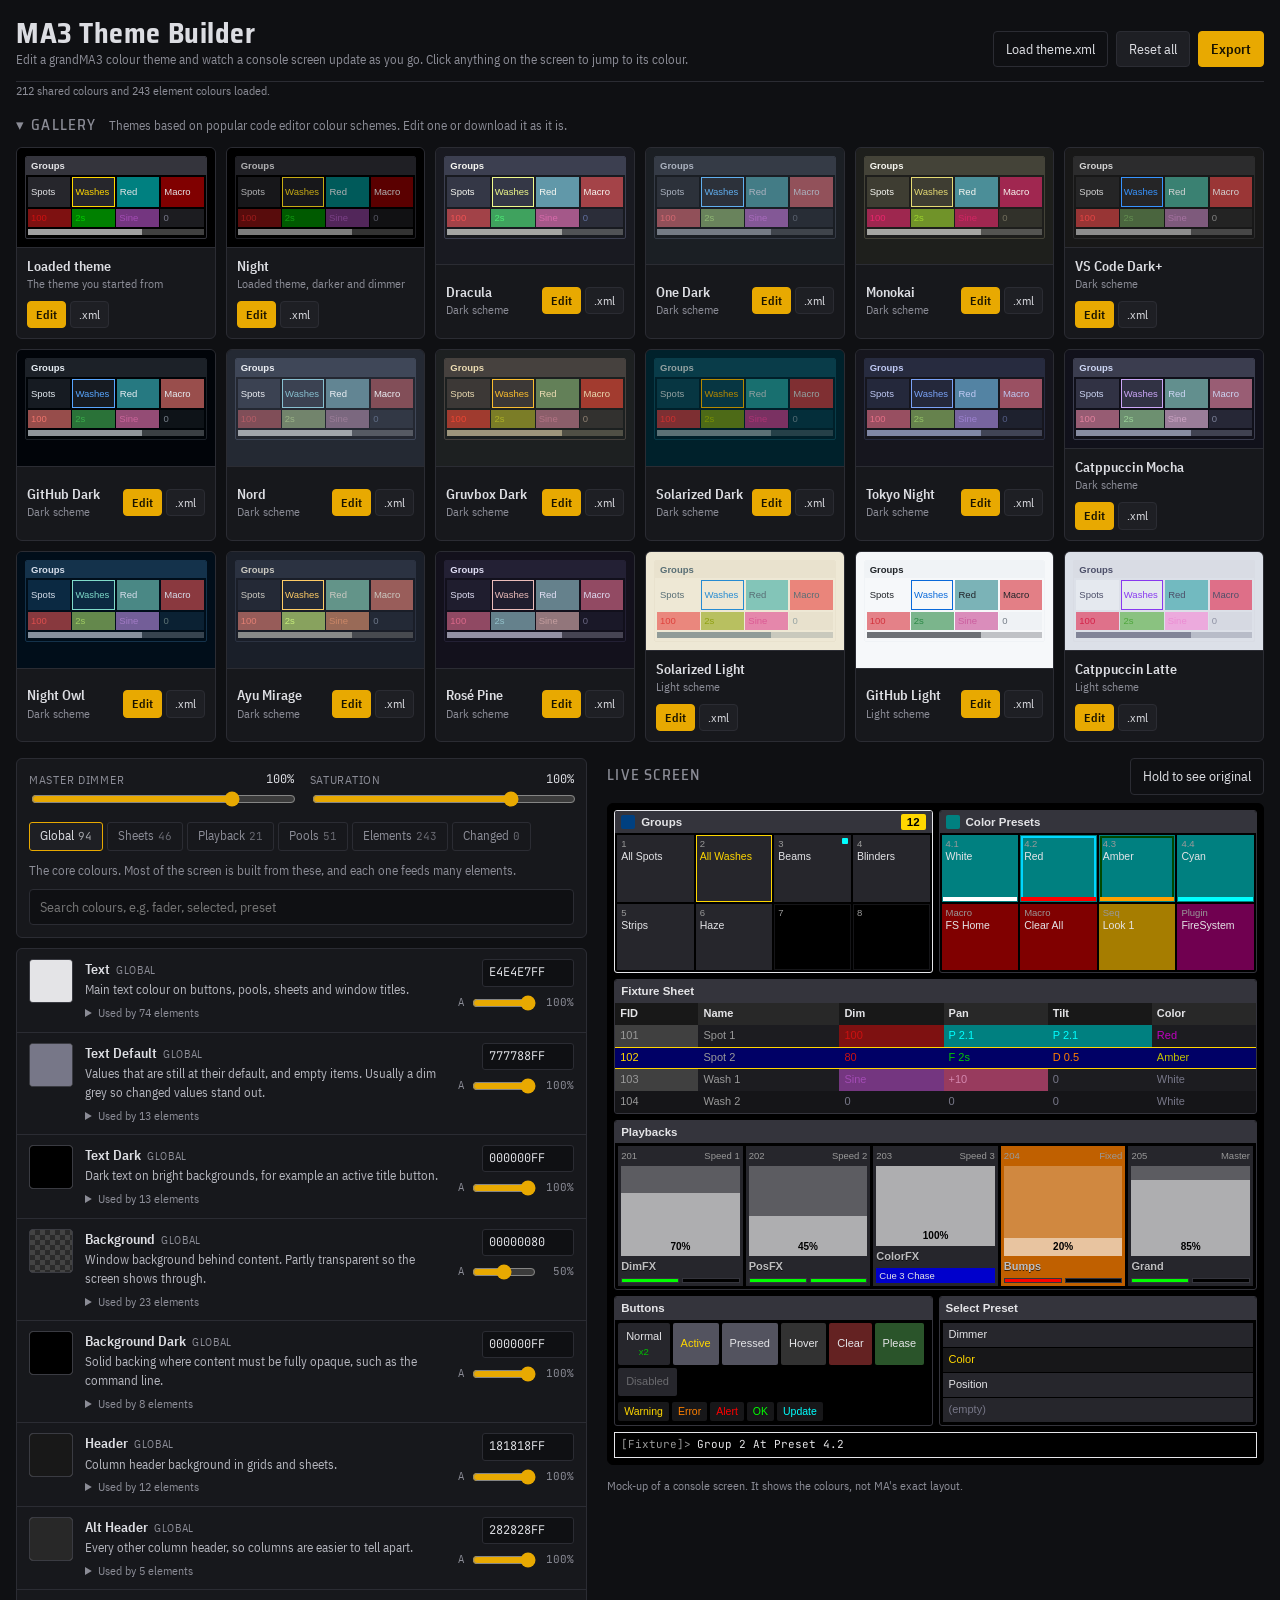
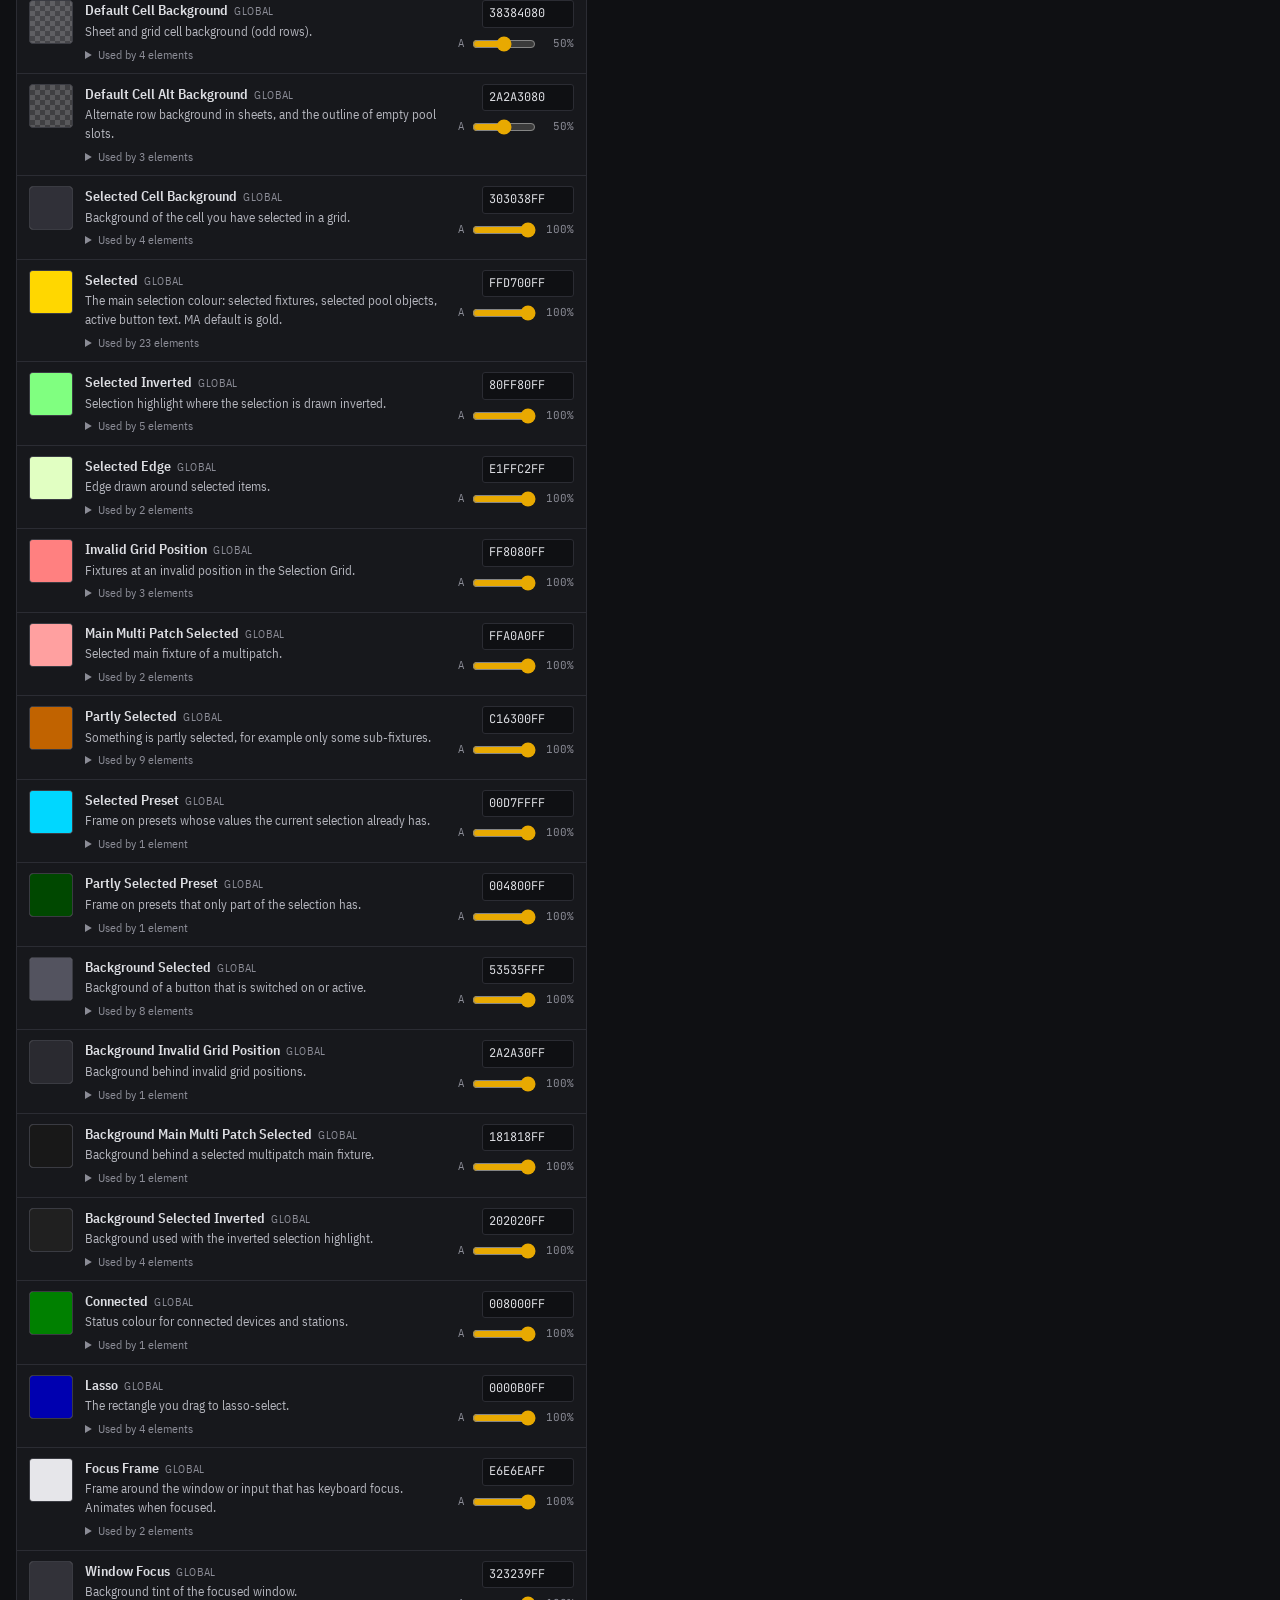
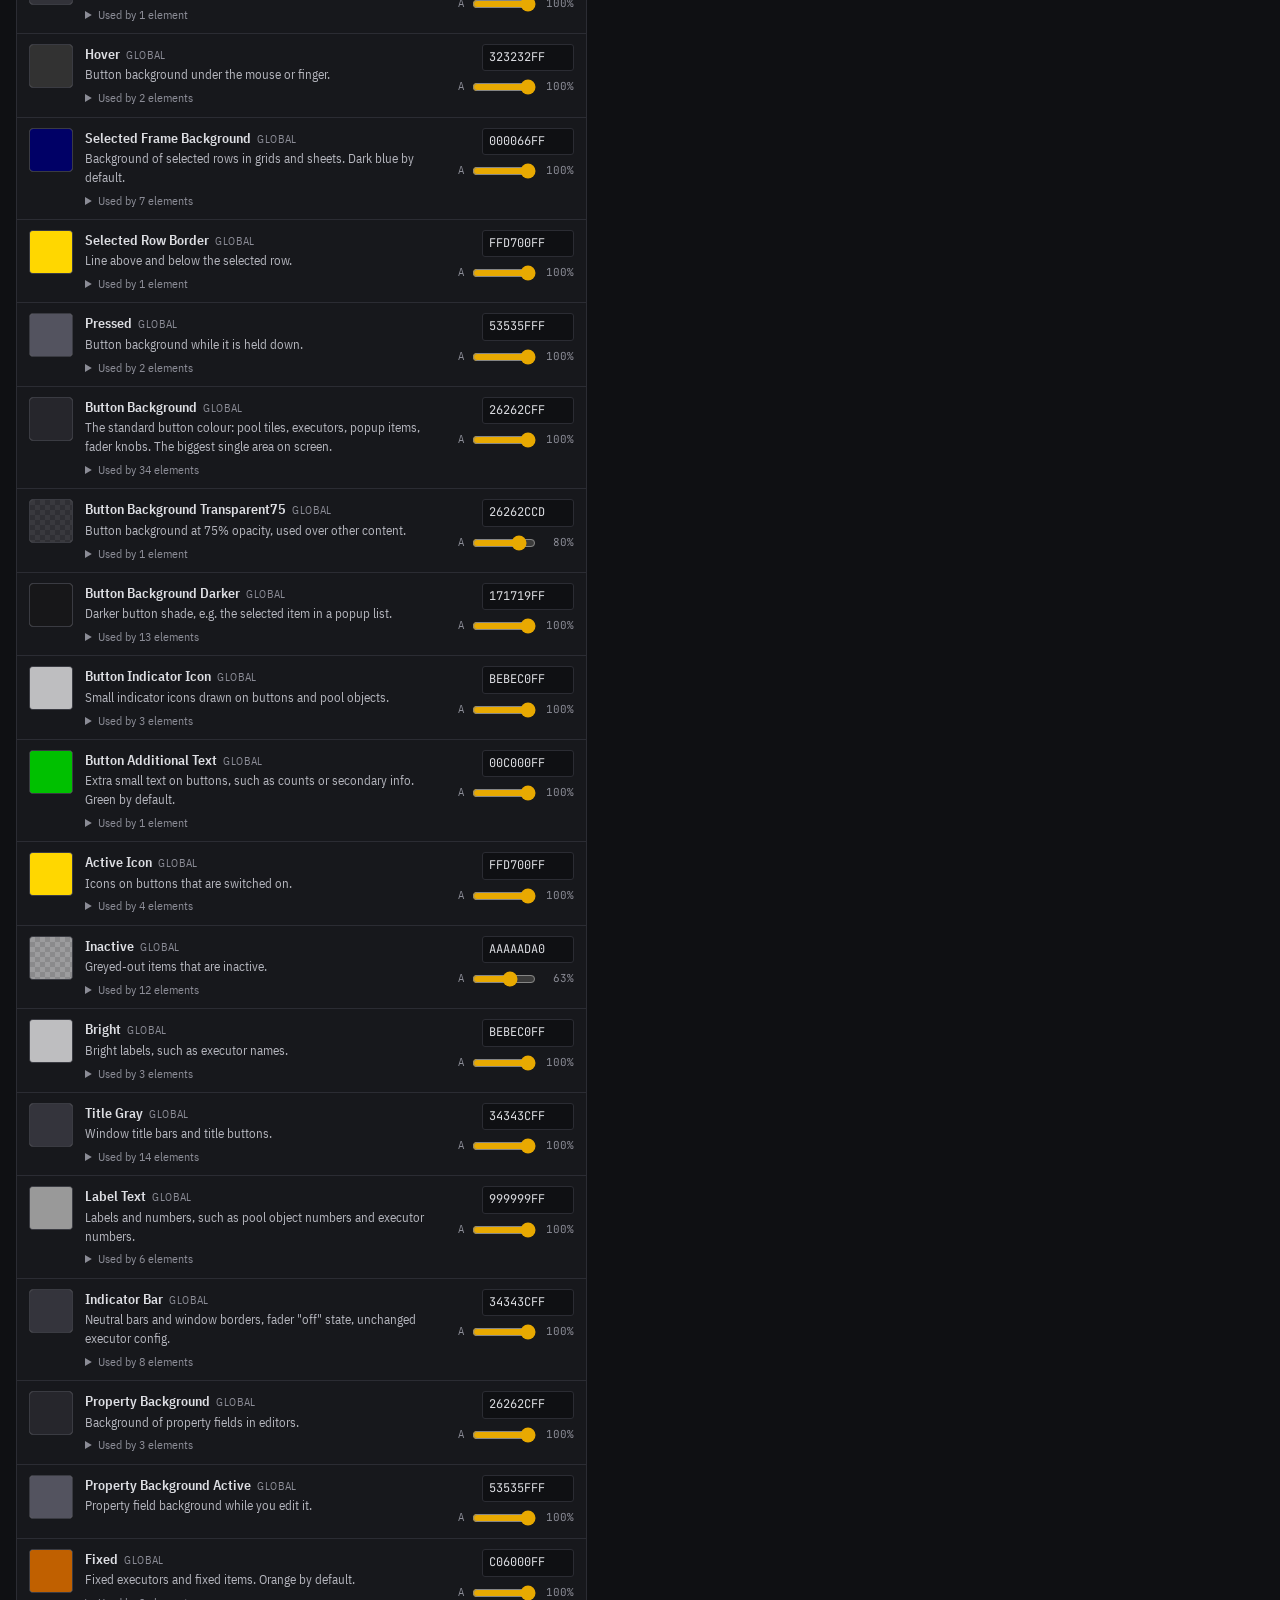
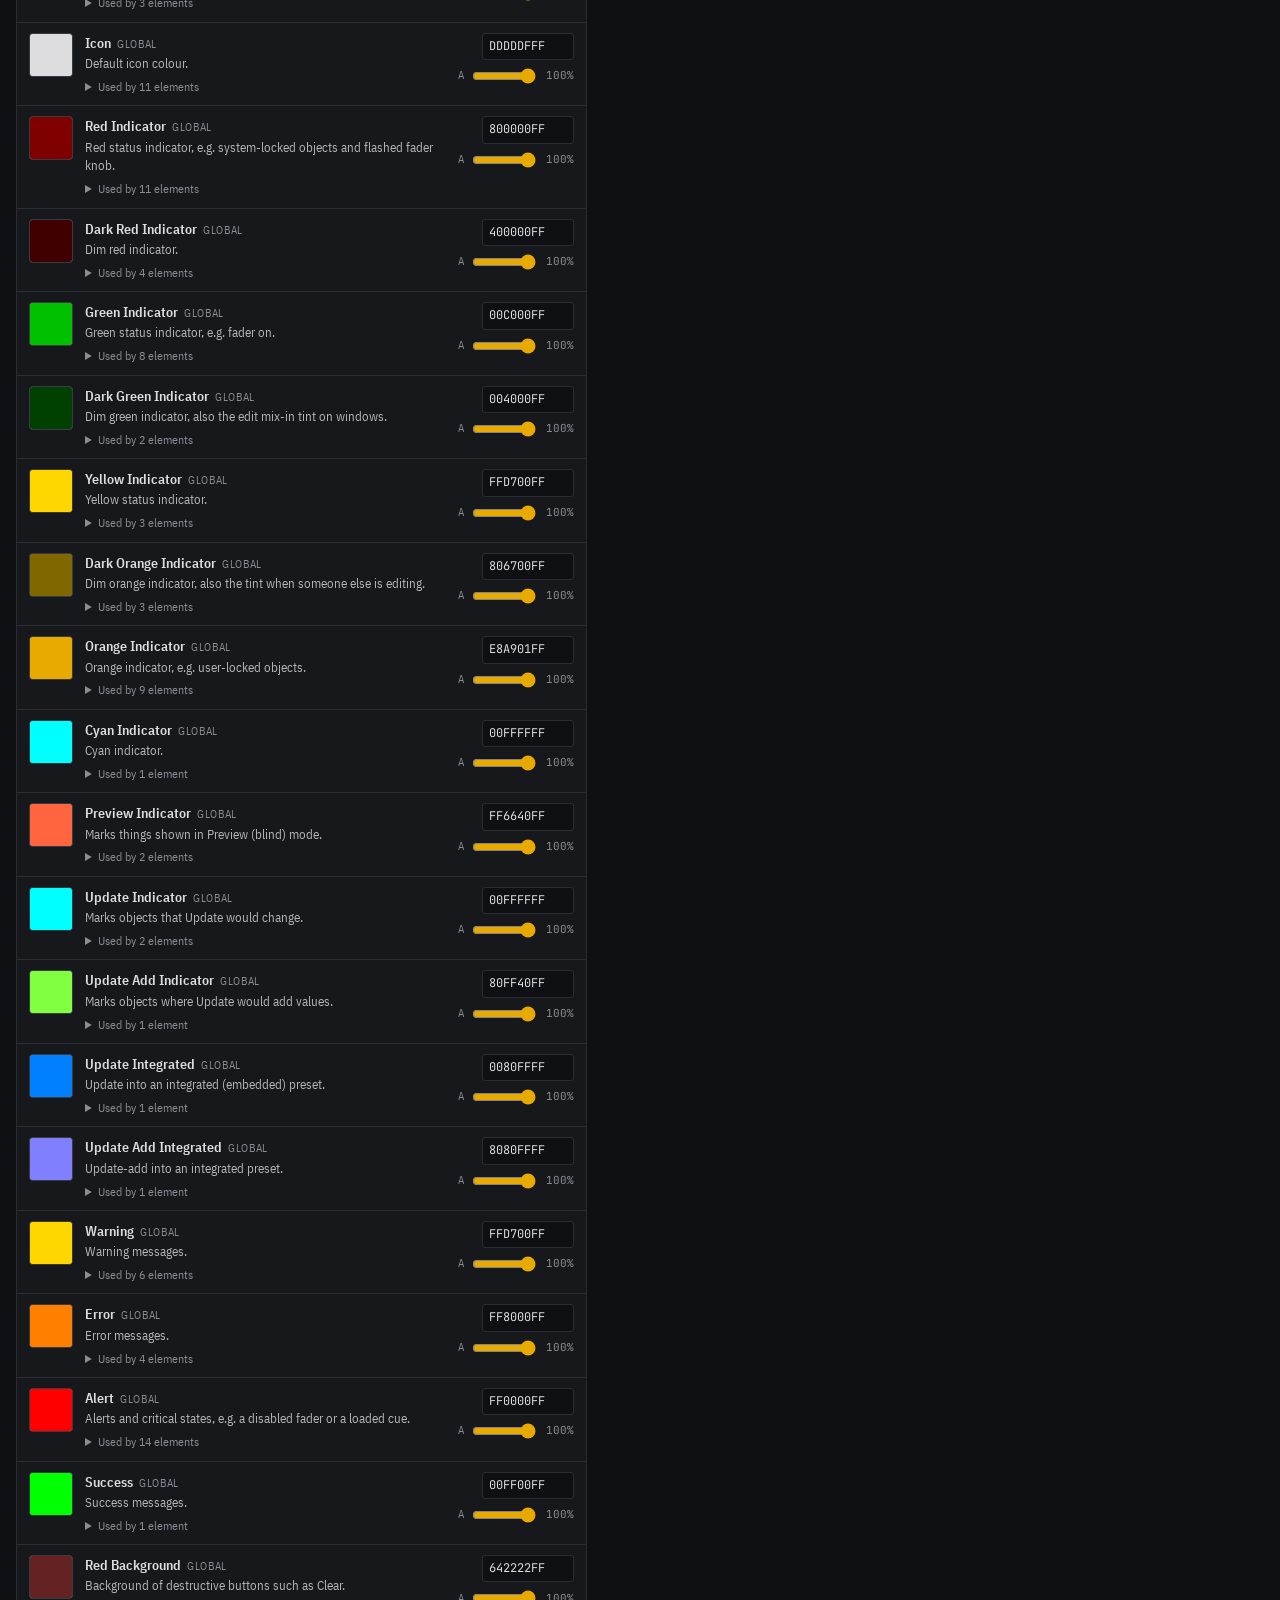
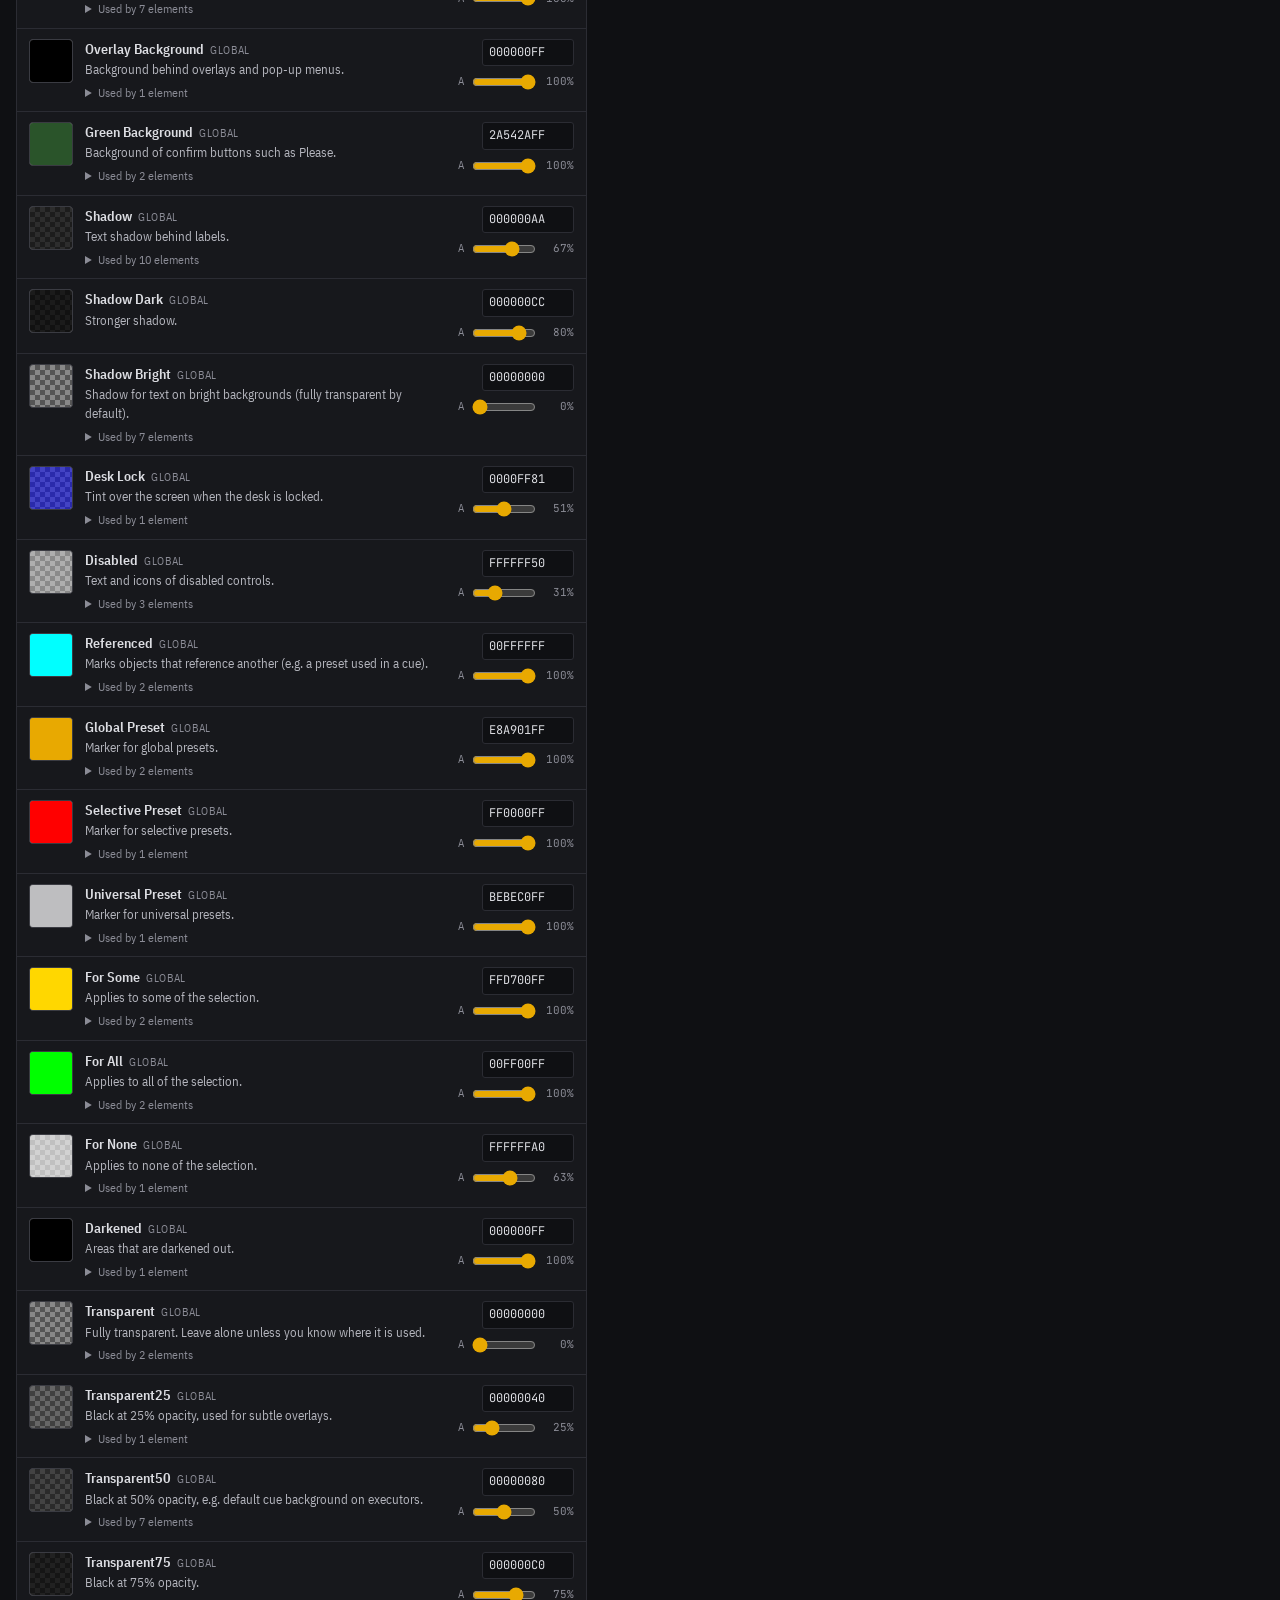
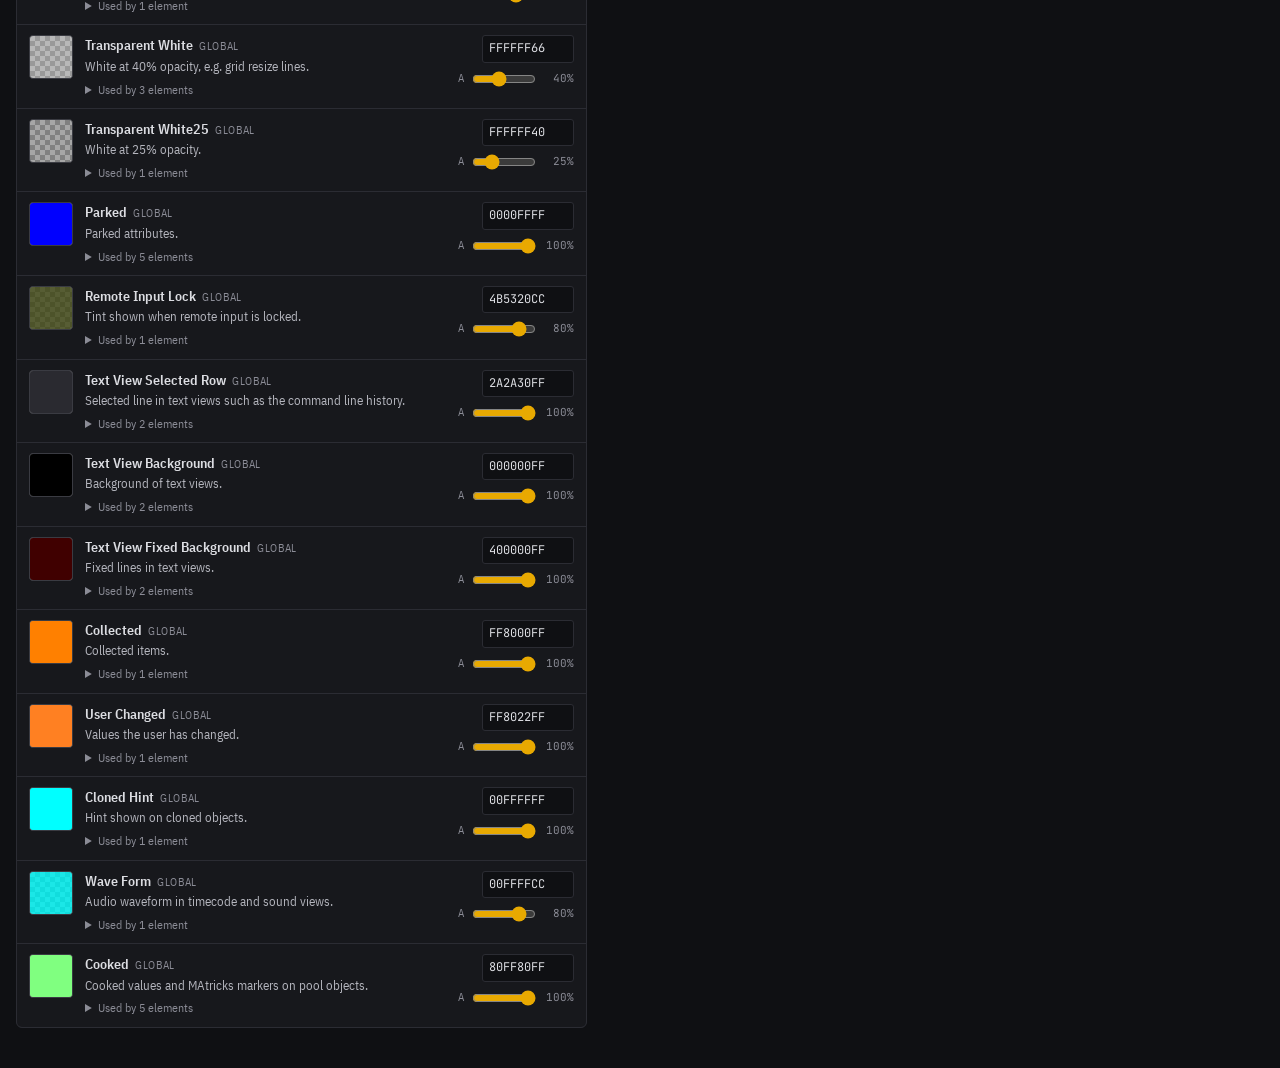
==== commit 05aba885: "Add a theme gallery based on code editor colour schemes Sixteen editor schemes (Dracula, One Dark, M" ====
--- a/index.html
+++ b/index.html
@@ -20,6 +20,8 @@
 html, body { background: var(--bg); color: var(--fg); }
 body { font-family: var(--f-body); font-size: 14px; line-height: 1.45; }
 * { box-sizing: border-box; }
+[hidden] { display: none !important; }
+body { margin: 0; }
 button, input, select { font: inherit; color: inherit; }
 :focus-visible { outline: 2px solid var(--accent); outline-offset: 2px; }
 
@@ -80,6 +82,32 @@
 .reset[hidden] { display: none !important; }
 .empty { background: var(--panel); padding: 20px; color: var(--muted); }
 @media (max-width: 520px) { .row { grid-template-columns: 40px minmax(0, 1fr); } .vals { grid-column: 2; justify-items: start; grid-auto-flow: column; align-items: center; } .sw { width: 40px; height: 40px; } }
+
+/* ---------- gallery ---------- */
+.gallery { margin-top: 16px; }
+.gallery summary { display: flex; flex-wrap: wrap; align-items: baseline; gap: 4px 12px; cursor: pointer; list-style: none; }
+.gallery summary::-webkit-details-marker { display: none; }
+.gallery summary h2 { font-family: var(--f-display); font-size: 15px; letter-spacing: .08em; text-transform: uppercase; color: var(--muted); margin: 0; font-weight: 500; }
+.gallery summary h2::before { content: "\25BE"; display: inline-block; margin-right: 6px; transition: transform .15s; }
+.gallery:not([open]) summary h2::before { transform: rotate(-90deg); }
+.gallery summary span { font-size: 12.5px; color: var(--muted); }
+.ggrid { display: grid; grid-template-columns: repeat(auto-fill, minmax(190px, 1fr)); gap: 10px; margin-top: 10px; }
+.gcard { background: var(--panel); border: 1px solid var(--line); border-radius: 6px; overflow: hidden; display: grid; min-width: 0; }
+.gprev { padding: 8px; font-family: Arial, Helvetica, sans-serif; font-size: 9.5px; }
+.gwin { border: 1px solid; border-radius: 2px; overflow: hidden; }
+.gtitle { padding: 2px 5px; font-weight: bold; }
+.gtiles { display: grid; grid-template-columns: repeat(4, minmax(0, 1fr)); gap: 2px; padding: 2px; }
+.gtiles span { padding: 8px 3px; white-space: nowrap; overflow: hidden; text-overflow: ellipsis; }
+.grow { display: grid; grid-template-columns: repeat(4, minmax(0, 1fr)); gap: 1px; padding: 0 2px 2px; }
+.grow i { font-style: normal; padding: 2px 3px; }
+.gfader { height: 6px; margin: 0 2px 3px; position: relative; }
+.gfader b { position: absolute; inset: 0 35% 0 0; }
+.gmeta { display: flex; flex-wrap: wrap; justify-content: space-between; align-items: center; gap: 8px; padding: 8px 10px 10px; border-top: 1px solid var(--line); }
+.gmeta > div:first-child { min-width: 0; }
+.gmeta h3 { margin: 0; font-size: 14px; font-weight: 600; white-space: nowrap; overflow: hidden; text-overflow: ellipsis; }
+.gmeta p { margin: 0; font-size: 11.5px; color: var(--muted); }
+.gbtns { display: flex; gap: 4px; flex-shrink: 0; }
+.gbtns .btn { padding: 4px 8px; font-size: 12px; }
 
 /* ---------- export panel ---------- */
 .exportBox { margin-top: 10px; background: var(--panel); border: 1px solid var(--line); border-radius: 6px; padding: 12px; display: grid; gap: 8px; }
@@ -166,12 +194,16 @@
     <div class="actions">
       <label class="btn ghost" for="fileIn">Load theme.xml</label>
       <input type="file" id="fileIn" accept=".xml,text/xml" hidden>
-      <button class="btn" id="btnNight" type="button">Apply night look</button>
-      <button class="btn" id="btnReset" type="button">Reset all</button>
+            <button class="btn" id="btnReset" type="button">Reset all</button>
       <button class="btn primary" id="btnExport" type="button">Export</button>
     </div>
   </header>
   <div class="status" id="status" role="status"></div>
+
+  <details class="gallery" id="gallery" open>
+    <summary><h2>Gallery</h2><span>Themes based on popular code editor colour schemes. Edit one or download it as it is.</span></summary>
+    <div class="ggrid" id="galleryGrid"></div>
+  </details>
 
   <div class="grid">
     <section aria-label="Colours">
@@ -512,20 +544,20 @@
 }
 const val = k => state.vals[k] || defMap[k].orig;
 
-function buildXml() {
-  const name = ($('#fname').value.trim() || 'theme_custom.xml').replace(/[^\w.\- ]/g, '_');
+function buildXml(get = k => master(val(k)), fname = $('#fname').value) {
+  const name = (fname.trim() || 'theme_custom.xml').replace(/[^\w.\- ]/g, '_');
   const split = SRC.indexOf('<ColorGroups>');
   let g = '';
   const head = SRC.slice(0, split).replace(/<ColorDefGroup Name="([^"]+)">|(<ColorDef Name="([^"]+)"\s+RGBA=")([0-9A-Fa-f]{8})(")/g, (m, grp, pre, n, rgba, post) => {
     if (grp) { g = grp; return m; }
-    return pre + master(val(g+'.'+n)) + post;
+    return pre + get(g+'.'+n) + post;
   }).replace(/(<ColorTheme FileName=")[^"]*(")/, `$1${name}$2`);
   const tail = SRC.slice(split).replace(/<ColorGroup Name="([^"]+)">|<Color Name="([^"]+)"([^>]*?)\/>/g, (m, grp, n, attrs) => {
     if (grp) { g = grp; return m; }
     const ref = (attrs.match(/ColorDefRef="([^"]+)"/) || [])[1];
     let k = ref && defMap[ref] ? ref : (!ref ? 'el:'+g+'.'+n : null);
     if (!k || !defMap[k]) return m;
-    return m.replace(/RGBA="[0-9A-Fa-f]{8}"/, `RGBA="${master(val(k))}"`);
+    return m.replace(/RGBA="[0-9A-Fa-f]{8}"/, `RGBA="${get(k)}"`);
   });
   return '﻿' + head + tail;
 }
@@ -644,10 +676,93 @@
   resetArmed = false; resetBtn.textContent = 'Reset all';
   state.vals = {}; state.dim = 100; state.sat = 100; syncMasters(); paintDemo(); renderList(); persist(); say('All colours are back to the loaded theme.');
 });
-$('#btnNight').addEventListener('click', () => {
-  for (const d of [...defs, ...elems]) { const v = mapHex(val(d.key), nightFn); if (v !== d.orig) state.vals[d.key] = v; else delete state.vals[d.key]; }
-  paintDemo(); renderList(); persist(); say('Night look applied: backgrounds about 40% darker, text about 22% dimmer. Press it again to go darker still.');
+
+/* ---------- gallery: editor colour schemes mapped onto the MA3 theme ---------- */
+// Each scheme gives a neutral ramp (deepest background to text) plus its accent hues.
+// Greys in the loaded theme move along the ramp by brightness; coloured entries take the
+// scheme's colour of the nearest hue, blended toward the background as dark as the original was.
+const SCHEMES = [
+  {id:'dracula', name:'Dracula', ramp:['191A21','282A36','343746','44475A','6272A4','F8F8F2'], accent:'F1FA8C', red:'FF5555', orange:'FFB86C', yellow:'F1FA8C', green:'50FA7B', cyan:'8BE9FD', blue:'BD93F9', purple:'BD93F9', pink:'FF79C6'},
+  {id:'one-dark', name:'One Dark', ramp:['1B1F24','282C34','2C313A','3E4451','5C6370','ABB2BF'], accent:'61AFEF', red:'E06C75', orange:'D19A66', yellow:'E5C07B', green:'98C379', cyan:'56B6C2', blue:'61AFEF', purple:'C678DD', pink:'C678DD'},
+  {id:'monokai', name:'Monokai', ramp:['1E1F1C','272822','3E3D32','49483E','75715E','F8F8F2'], accent:'E6DB74', red:'F92672', orange:'FD971F', yellow:'E6DB74', green:'A6E22E', cyan:'66D9EF', blue:'66D9EF', purple:'AE81FF', pink:'F92672'},
+  {id:'dark-plus', name:'VS Code Dark+', ramp:['181818','1E1E1E','252526','333333','858585','D4D4D4'], accent:'3794FF', red:'F44747', orange:'CE9178', yellow:'DCDCAA', green:'6A9955', cyan:'4EC9B0', blue:'569CD6', purple:'C586C0', pink:'C586C0'},
+  {id:'github-dark', name:'GitHub Dark', ramp:['010409','0D1117','161B22','21262D','7D8590','E6EDF3'], accent:'58A6FF', red:'FF7B72', orange:'FFA657', yellow:'D29922', green:'3FB950', cyan:'39C5CF', blue:'58A6FF', purple:'D2A8FF', pink:'F778BA'},
+  {id:'nord', name:'Nord', ramp:['242933','2E3440','3B4252','434C5E','616E88','ECEFF4'], accent:'88C0D0', red:'BF616A', orange:'D08770', yellow:'EBCB8B', green:'A3BE8C', cyan:'88C0D0', blue:'81A1C1', purple:'B48EAD', pink:'B48EAD'},
+  {id:'gruvbox', name:'Gruvbox Dark', ramp:['1D2021','282828','3C3836','504945','928374','EBDBB2'], accent:'FABD2F', red:'FB4934', orange:'FE8019', yellow:'FABD2F', green:'B8BB26', cyan:'8EC07C', blue:'83A598', purple:'D3869B', pink:'D3869B'},
+  {id:'solarized-dark', name:'Solarized Dark', ramp:['00212B','002B36','073642','0A4250','586E75','93A1A1'], accent:'B58900', red:'DC322F', orange:'CB4B16', yellow:'B58900', green:'859900', cyan:'2AA198', blue:'268BD2', purple:'6C71C4', pink:'D33682'},
+  {id:'tokyo-night', name:'Tokyo Night', ramp:['16161E','1A1B26','24283B','292E42','565F89','C0CAF5'], accent:'7AA2F7', red:'F7768E', orange:'FF9E64', yellow:'E0AF68', green:'9ECE6A', cyan:'7DCFFF', blue:'7AA2F7', purple:'BB9AF7', pink:'BB9AF7'},
+  {id:'catppuccin-mocha', name:'Catppuccin Mocha', ramp:['11111B','1E1E2E','313244','45475A','7F849C','CDD6F4'], accent:'CBA6F7', red:'F38BA8', orange:'FAB387', yellow:'F9E2AF', green:'A6E3A1', cyan:'94E2D5', blue:'89B4FA', purple:'CBA6F7', pink:'F5C2E7'},
+  {id:'night-owl', name:'Night Owl', ramp:['010E1A','011627','0B2942','1D3B53','637777','D6DEEB'], accent:'7FDBCA', red:'EF5350', orange:'F78C6C', yellow:'ECC48D', green:'ADDB67', cyan:'7FDBCA', blue:'82AAFF', purple:'C792EA', pink:'C792EA'},
+  {id:'ayu-mirage', name:'Ayu Mirage', ramp:['1A1F29','1F2430','242936','323A4C','707A8C','CCCAC2'], accent:'FFCC66', red:'F28779', orange:'FFAD66', yellow:'FFD173', green:'D5FF80', cyan:'95E6CB', blue:'73D0FF', purple:'DFBFFF', pink:'F29E74'},
+  {id:'rose-pine', name:'Rosé Pine', ramp:['13111C','191724','1F1D2E','26233A','6E6A86','E0DEF4'], accent:'EBBCBA', red:'EB6F92', orange:'F6C177', yellow:'F6C177', green:'9CCFD8', cyan:'9CCFD8', blue:'31748F', purple:'C4A7E7', pink:'EBBCBA'},
+  {id:'solarized-light', name:'Solarized Light', light:true, ramp:['EEE8D5','FDF6E3','EEE8D5','E4DDC8','93A1A1','586E75'], accent:'268BD2', red:'DC322F', orange:'CB4B16', yellow:'B58900', green:'859900', cyan:'2AA198', blue:'268BD2', purple:'6C71C4', pink:'D33682'},
+  {id:'github-light', name:'GitHub Light', light:true, ramp:['F6F8FA','FFFFFF','F6F8FA','EAEEF2','6E7781','1F2328'], accent:'0969DA', red:'CF222E', orange:'BC4C00', yellow:'9A6700', green:'1A7F37', cyan:'1B7C83', blue:'0969DA', purple:'8250DF', pink:'BF3989'},
+  {id:'catppuccin-latte', name:'Catppuccin Latte', light:true, ramp:['DCE0E8','EFF1F5','E6E9EF','CCD0DA','8C8FA1','4C4F69'], accent:'8839EF', red:'D20F39', orange:'FE640B', yellow:'DF8E1D', green:'40A02B', cyan:'179299', blue:'1E66F5', purple:'8839EF', pink:'EA76CB'}
+];
+const RAMP_AT = [0, 0.08, 0.17, 0.3, 0.55, 0.9];
+const ACCENT_KEYS = new Set(['Global.Selected', 'Global.SelectedRowBorder', 'Global.ActiveIcon', 'Global.SelectedEdge']);
+const rgbOf = h => [0,2,4].map(i => parseInt(h.slice(i, i+2), 16));
+const mixRgb = (a, b, t) => a.map((x, i) => x + (b[i] - x) * t);
+function hueName(h) {
+  const d = h * 360;
+  return d < 15 || d >= 345 ? 'red' : d < 40 ? 'orange' : d < 70 ? 'yellow' : d < 165 ? 'green' : d < 195 ? 'cyan' : d < 255 ? 'blue' : d < 290 ? 'purple' : 'pink';
+}
+function schemeHex(sc, key, orig) {
+  const c = parse(orig), [h, s, v] = rgb2hsv(c.r, c.g, c.b);
+  let a = orig.slice(6, 8);
+  // Half-transparent dark panels look muddy grey over the console's black desktop on a light scheme, so make them solid.
+  if (sc.light && v < 0.3 && c.a >= 0x80 && !/Transparent|Shadow|Lasso|DeskLock|Overlay/.test(key)) a = 'FF';
+  let rgb;
+  if (ACCENT_KEYS.has(key)) rgb = rgbOf(sc.accent);
+  else if (s < 0.2 || v < 0.08) {
+    const ramp = sc.ramp.map(rgbOf);
+    let i = 0; while (i < RAMP_AT.length - 2 && v > RAMP_AT[i+1]) i++;
+    rgb = mixRgb(ramp[i], ramp[i+1], clamp((v - RAMP_AT[i]) / (RAMP_AT[i+1] - RAMP_AT[i]), 0, 1));
+  } else rgb = mixRgb(rgbOf(sc.ramp[1]), rgbOf(sc[hueName(h)]), clamp(v * 1.15, 0, 1));
+  return hx(rgb[0]) + hx(rgb[1]) + hx(rgb[2]) + a.toUpperCase();
+}
+const GALLERY = [
+  {id:'loaded', name:'Loaded theme', note:'The theme you started from', fn:(k, o) => o},
+  {id:'night', name:'Night', note:'Loaded theme, darker and dimmer', fn:(k, o) => mapHex(o, nightFn)},
+  ...SCHEMES.map(sc => ({id: sc.id, name: sc.name, note: sc.light ? 'Light scheme' : 'Dark scheme', fn: (k, o) => schemeHex(sc, k, o)}))
+];
+function galleryVals(t) { const out = {}; for (const d of [...defs, ...elems]) out[d.key] = t.fn(d.key, d.orig); return out; }
+function renderGallery() {
+  const grid = $('#galleryGrid');
+  grid.innerHTML = GALLERY.map(t => {
+    const g = k => css(defMap[k] ? t.fn(k, defMap[k].orig) : '00000000');
+    return `<article class="gcard" data-id="${t.id}">
+      <div class="gprev" style="background:${g('Global.BackgroundDark')}">
+        <div class="gwin" style="background:${g('Global.Background')};border-color:${g('Global.IndicatorBar')}">
+          <div class="gtitle" style="background:${g('Global.TitleGray')};color:${g('Global.Text')}">Groups</div>
+          <div class="gtiles">
+            <span style="background:${g('Global.ButtonBackground')};color:${g('Global.Text')}">Spots</span>
+            <span style="background:${g('Global.ButtonBackground')};color:${g('Global.Selected')};box-shadow:inset 0 0 0 1px ${g('Global.Selected')}">Washes</span>
+            <span style="background:${g('PoolDefault.PresetColor')};color:${g('Global.Text')}">Red</span>
+            <span style="background:${g('PoolDefault.Macro')};color:${g('Global.Text')}">Macro</span>
+          </div>
+          <div class="grow"><i style="background:${g('SheetColor.Absolute')};color:${g('SheetColor.AbsoluteText')}">100</i><i style="background:${g('SheetColor.Fade')};color:${g('SheetColor.FadeText')}">2s</i><i style="background:${g('SheetColor.Phaser')};color:${g('SheetColor.PhaserText')}">Sine</i><i style="background:${g('Global.DefaultCellBackground')};color:${g('Global.TextDefault')}">0</i></div>
+          <div class="gfader" style="background:${g('Playback.FaderBarBack')}"><b style="background:${g('Playback.FaderBar')}"></b></div>
+        </div>
+      </div>
+      <div class="gmeta"><div><h3>${esc(t.name)}</h3><p>${esc(t.note)}</p></div>
+        <div class="gbtns"><button class="btn primary" type="button" data-act="use">Edit</button><button class="btn" type="button" data-act="dl" aria-label="Download ${esc(t.name)} as XML">.xml</button></div></div>
+    </article>`;
+  }).join('');
+}
+$('#galleryGrid').addEventListener('click', e => {
+  const b = e.target.closest('button[data-act]'); if (!b) return;
+  const t = GALLERY.find(x => x.id === b.closest('.gcard').dataset.id);
+  const vals = galleryVals(t), fname = t.id === 'loaded' ? 'theme.xml' : `theme_${t.id}.xml`;
+  if (b.dataset.act === 'dl') { download(buildXml(k => vals[k], fname), fname); return; }
+  state.vals = {}; for (const k in vals) if (vals[k] !== defMap[k].orig) state.vals[k] = vals[k];
+  state.dim = 100; state.sat = 100; $('#fname').value = fname;
+  syncMasters(); paintDemo(); renderList(); persist();
+  if (!$('#exportBox').hidden) $('#xmlOut').value = buildXml();
+  say(`${t.name} is loaded into the editor. Fine-tune any colour below, then Export.`);
+  $('.grid').scrollIntoView({block: 'start', behavior: matchMedia('(prefers-reduced-motion: reduce)').matches ? 'auto' : 'smooth'});
 });
+
 const cmp = $('#btnCompare');
 const showOrig = on => { paintDemo(on); cmp.textContent = on ? 'Showing original' : 'Hold to see original'; };
 cmp.addEventListener('pointerdown', () => showOrig(true));
@@ -660,7 +775,7 @@
   const r = new FileReader();
   r.onload = () => {
     const keep = SRC;
-    try { load(String(r.result)); state.dim = 100; state.sat = 100; syncMasters(); $('#fname').value = f.name.replace(/\.xml$/i,'') + '_custom.xml'; paintDemo(); renderList(); persist(); say(`Loaded ${f.name}: ${defs.length} shared colours, ${elems.length} element colours.`); }
+    try { load(String(r.result)); state.dim = 100; state.sat = 100; syncMasters(); $('#fname').value = f.name.replace(/\.xml$/i,'') + '_custom.xml'; paintDemo(); renderList(); renderGallery(); persist(); say(`Loaded ${f.name}: ${defs.length} shared colours, ${elems.length} element colours.`); }
     catch (err) { load(keep); say(err.message + ' Kept the previous theme.'); }
     e.target.value = '';
   };
@@ -677,12 +792,13 @@
   const fallback = () => { ta.focus(); ta.select(); say('Copy was blocked here. The XML is selected: press Cmd+C (or Ctrl+C).'); };
   try { navigator.clipboard.writeText(xml.replace(/^﻿/,'')).then(() => say(`Copied. Paste it into a new file named ${$('#fname').value}.`), fallback); } catch { fallback(); }
 });
-$('#btnSave').addEventListener('click', () => {
-  const name = ($('#fname').value.trim() || 'theme_custom.xml').replace(/(\.xml)?$/i, '.xml');
-  const url = URL.createObjectURL(new Blob([buildXml()], {type: 'application/xml'}));
+function download(xml, fname) {
+  const name = (fname.trim() || 'theme_custom.xml').replace(/(\.xml)?$/i, '.xml');
+  const url = URL.createObjectURL(new Blob([xml], {type: 'application/xml'}));
   const a = document.createElement('a'); a.href = url; a.download = name; document.body.appendChild(a); a.click(); a.remove();
-  setTimeout(() => URL.revokeObjectURL(url), 1000); say(`Downloaded ${name}.`);
-});
+  setTimeout(() => URL.revokeObjectURL(url), 1000); say(`Downloaded ${name}. Put it in gma3_library/colorthemes and import it from the Color Theme menu.`);
+}
+$('#btnSave').addEventListener('click', () => download(buildXml(), $('#fname').value));
 
 /* ---------- storage (per-viewer draft) ---------- */
 const LS = 'ma3-theme-builder-v1';
@@ -698,7 +814,7 @@
     const s = JSON.parse(localStorage.getItem(LS) || 'null');
     if (s) { if (s.src) { try { load(s.src); } catch { load(base); } } state.vals = {}; for (const k in s.vals || {}) if (defMap[k]) state.vals[k] = s.vals[k]; state.dim = s.dim || 100; state.sat = s.sat || 100; if (s.fname) $('#fname').value = s.fname; }
   } catch {}
-  syncMasters(); paintDemo(); renderList();
+  syncMasters(); paintDemo(); renderList(); renderGallery();
   say(`${defs.length} shared colours and ${elems.length} element colours loaded.` + (Object.keys(state.vals).length ? ` Your ${Object.keys(state.vals).length} earlier changes are restored.` : ''));
 })();
 })();
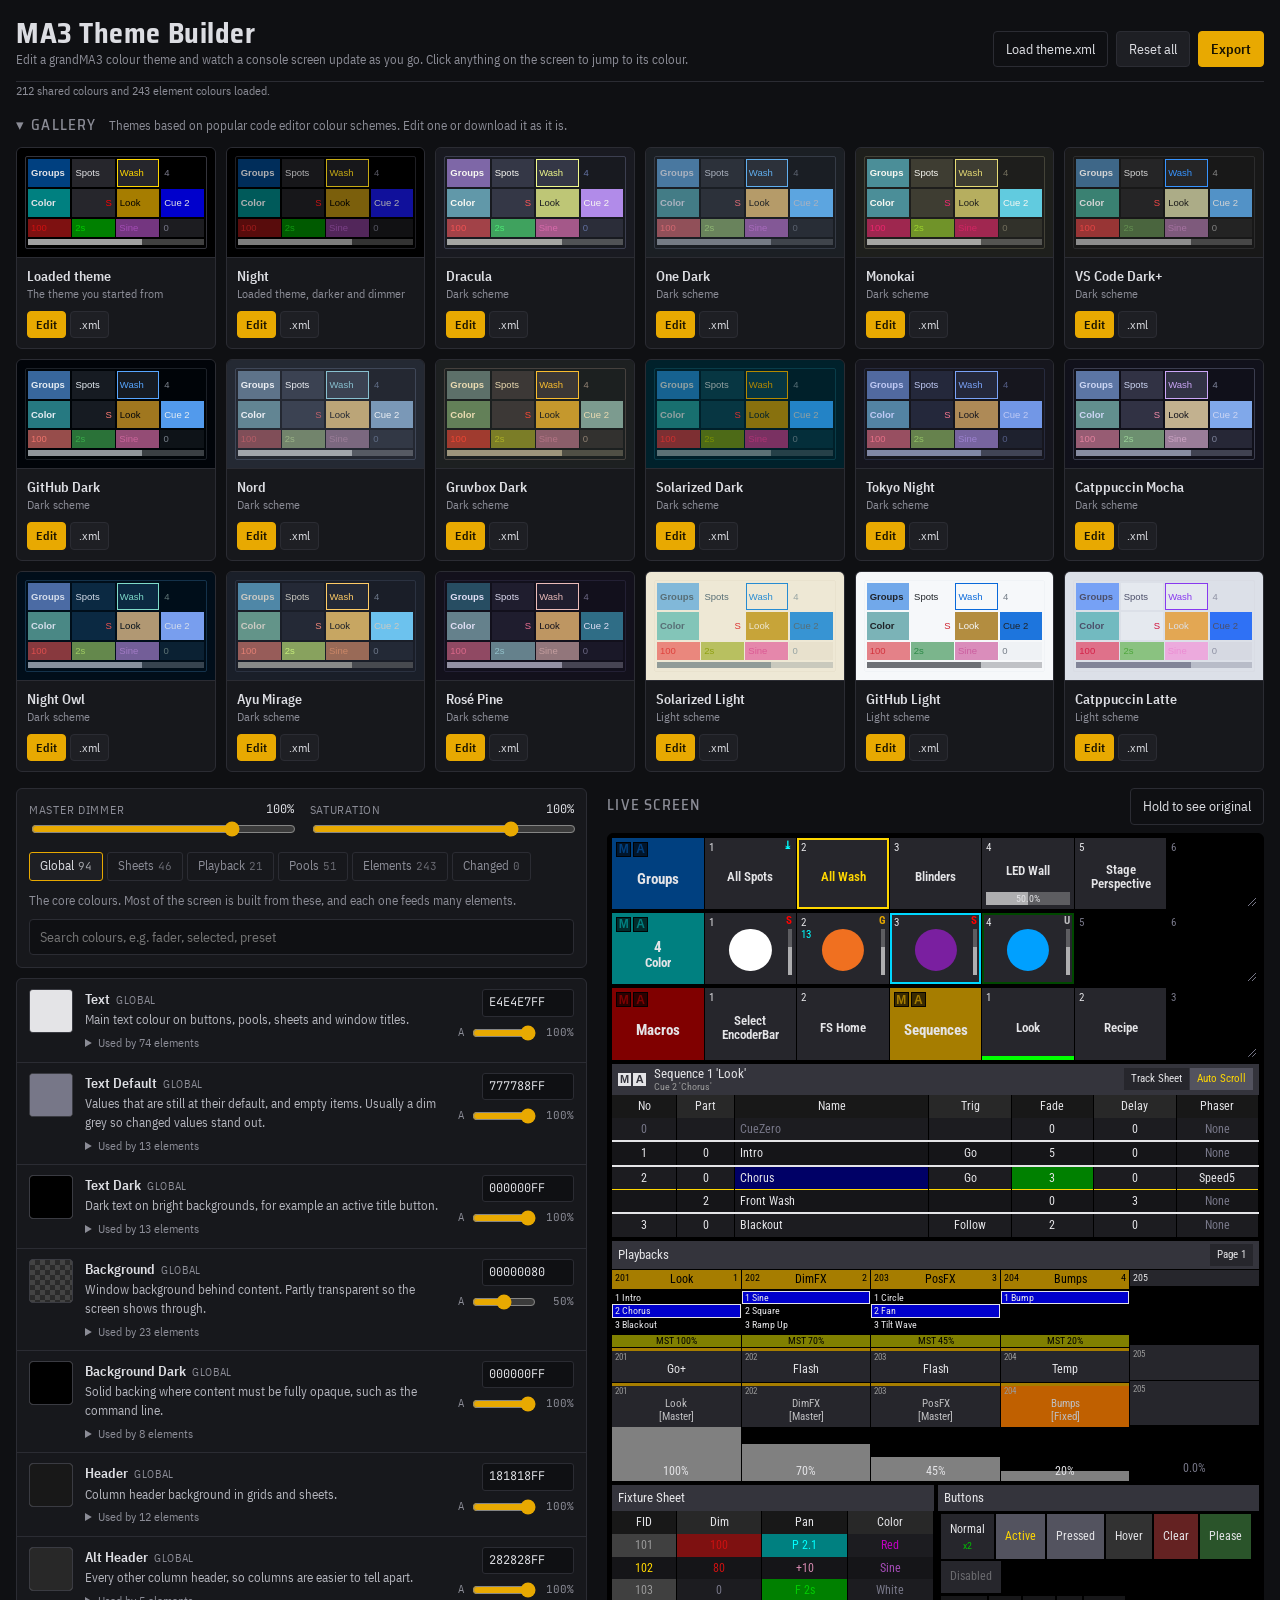
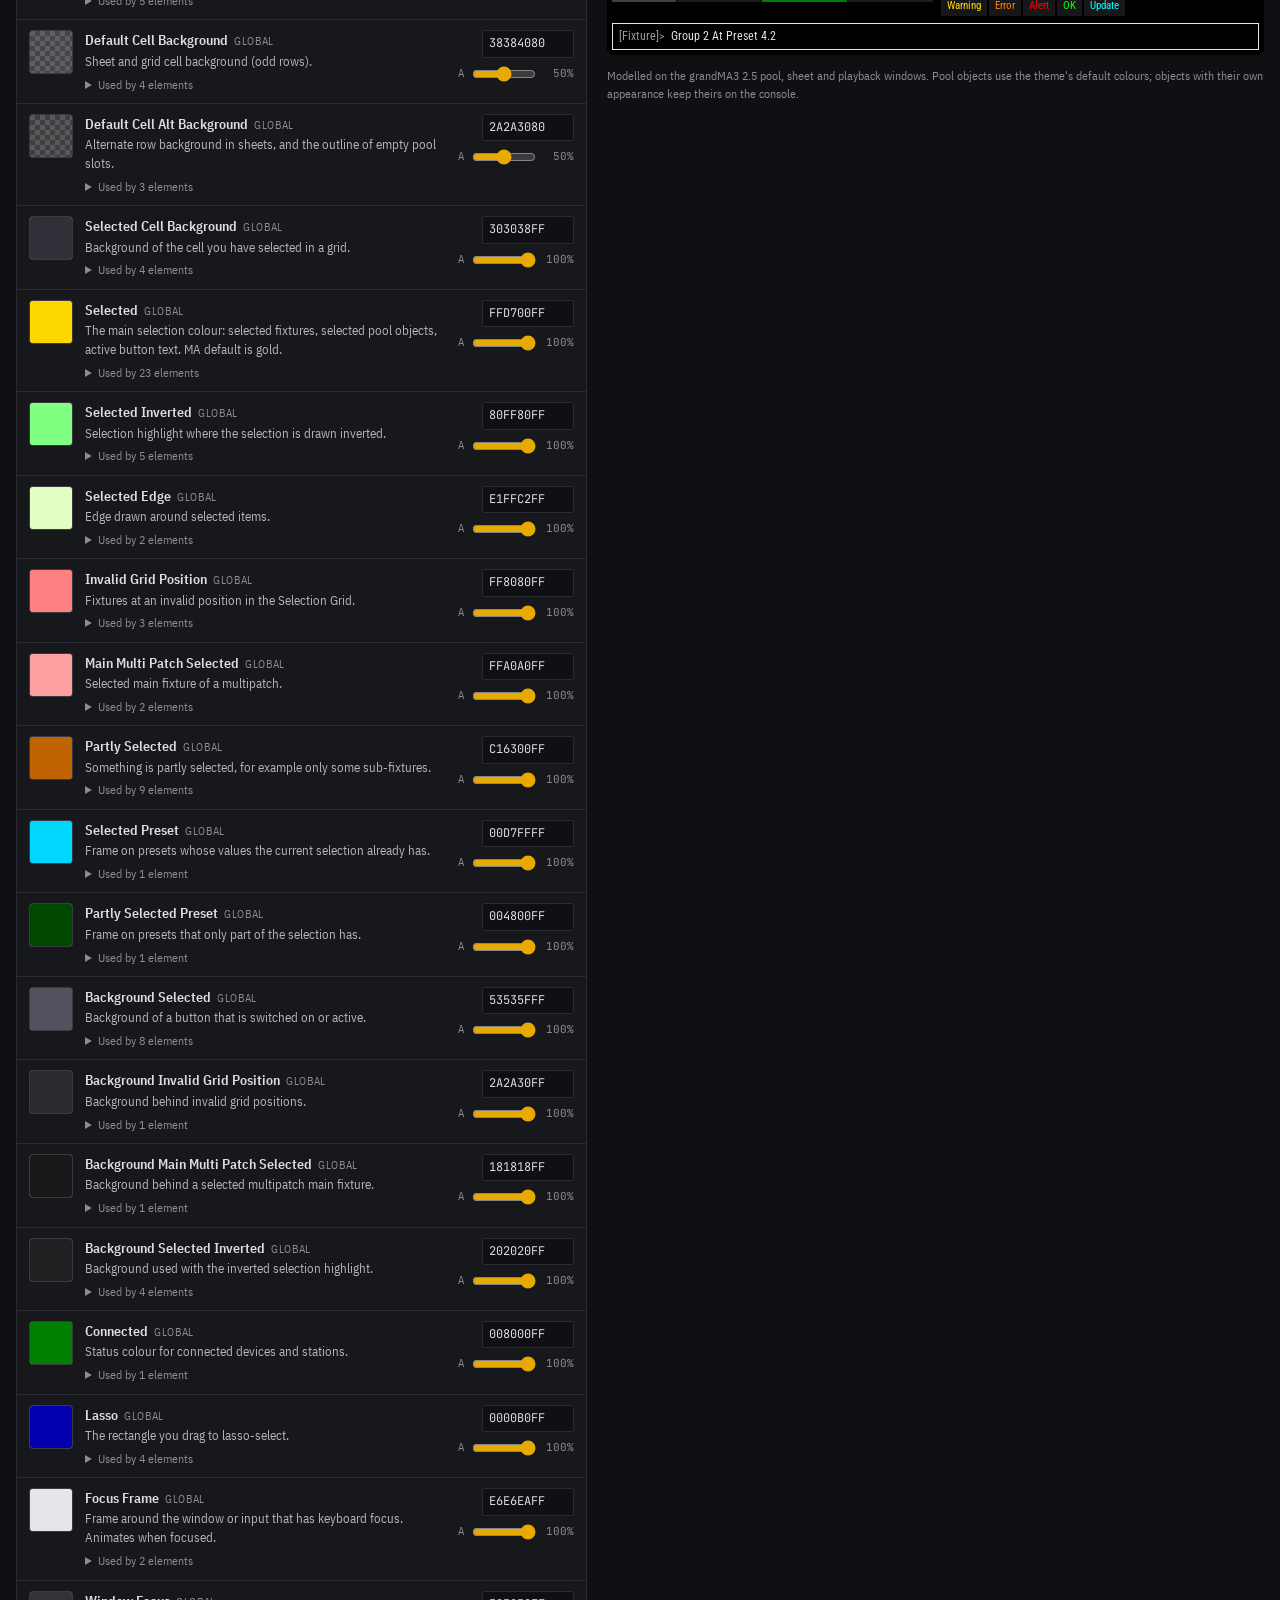
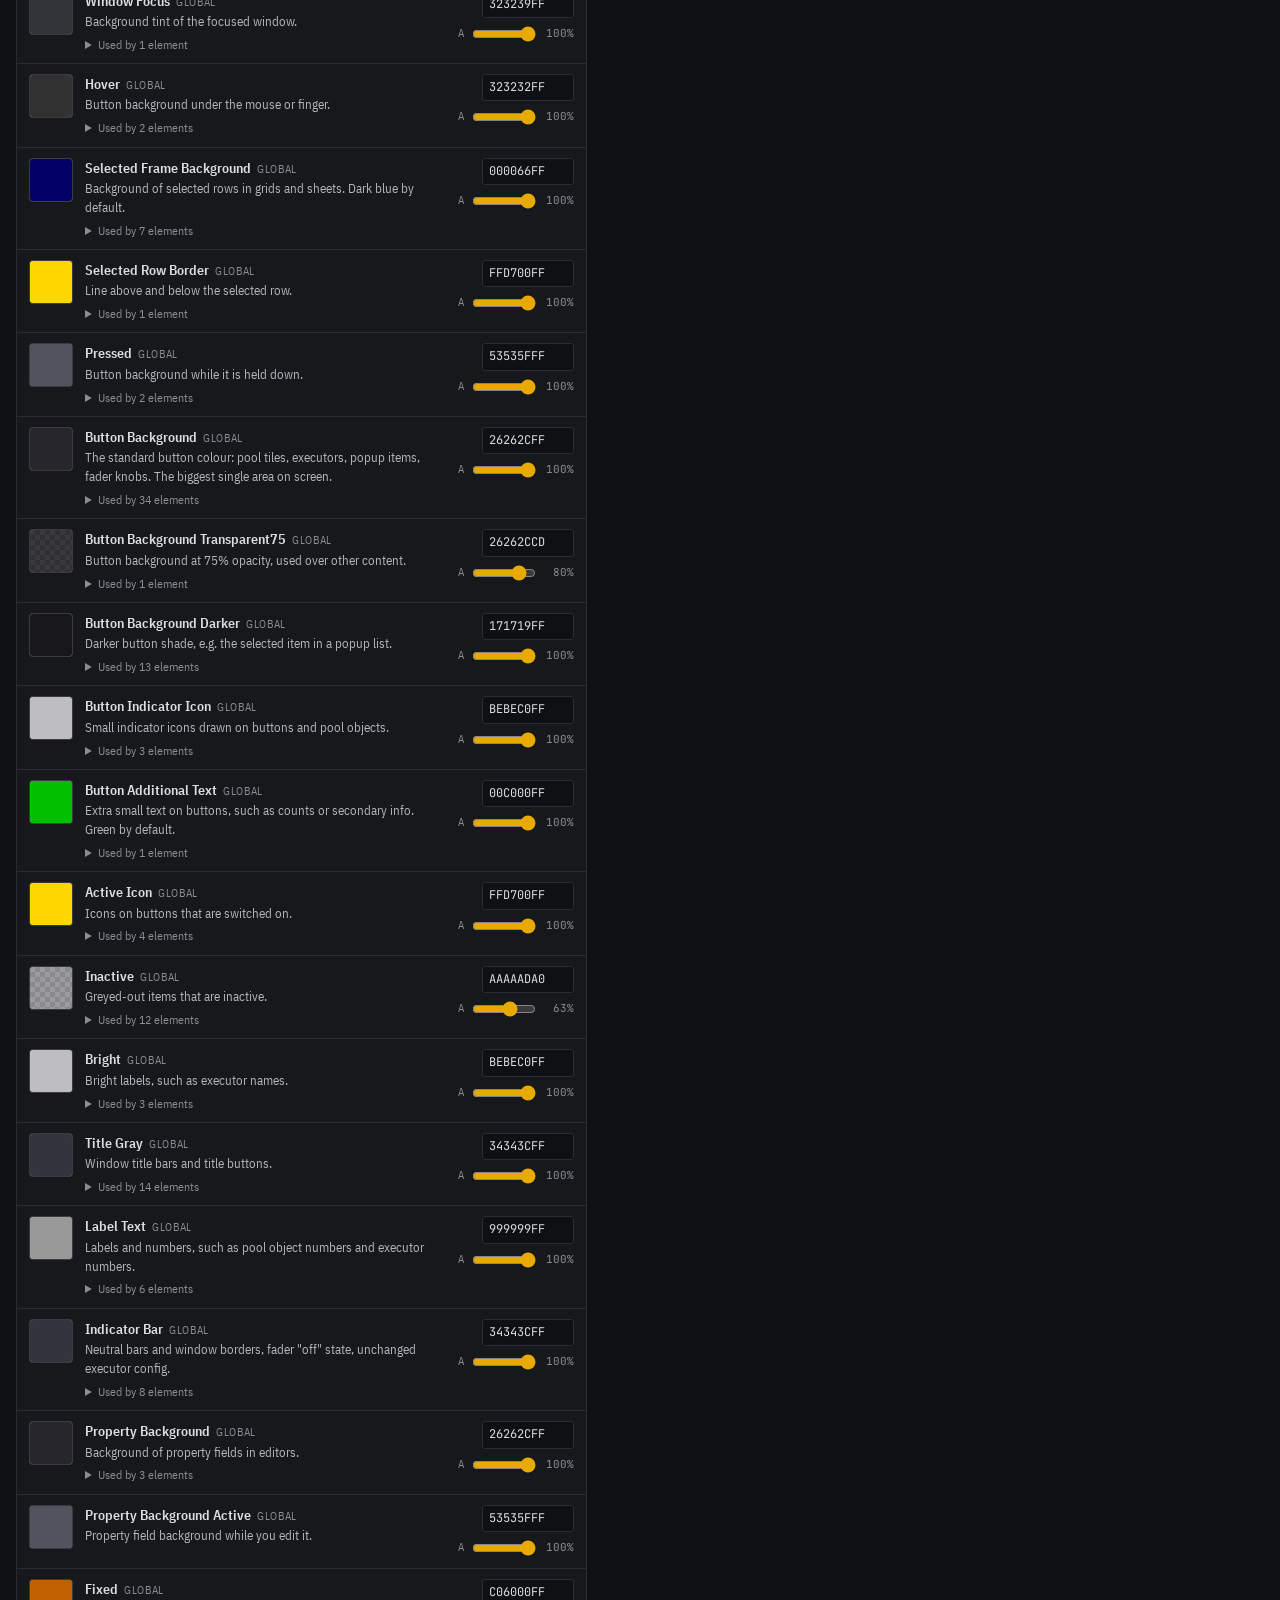
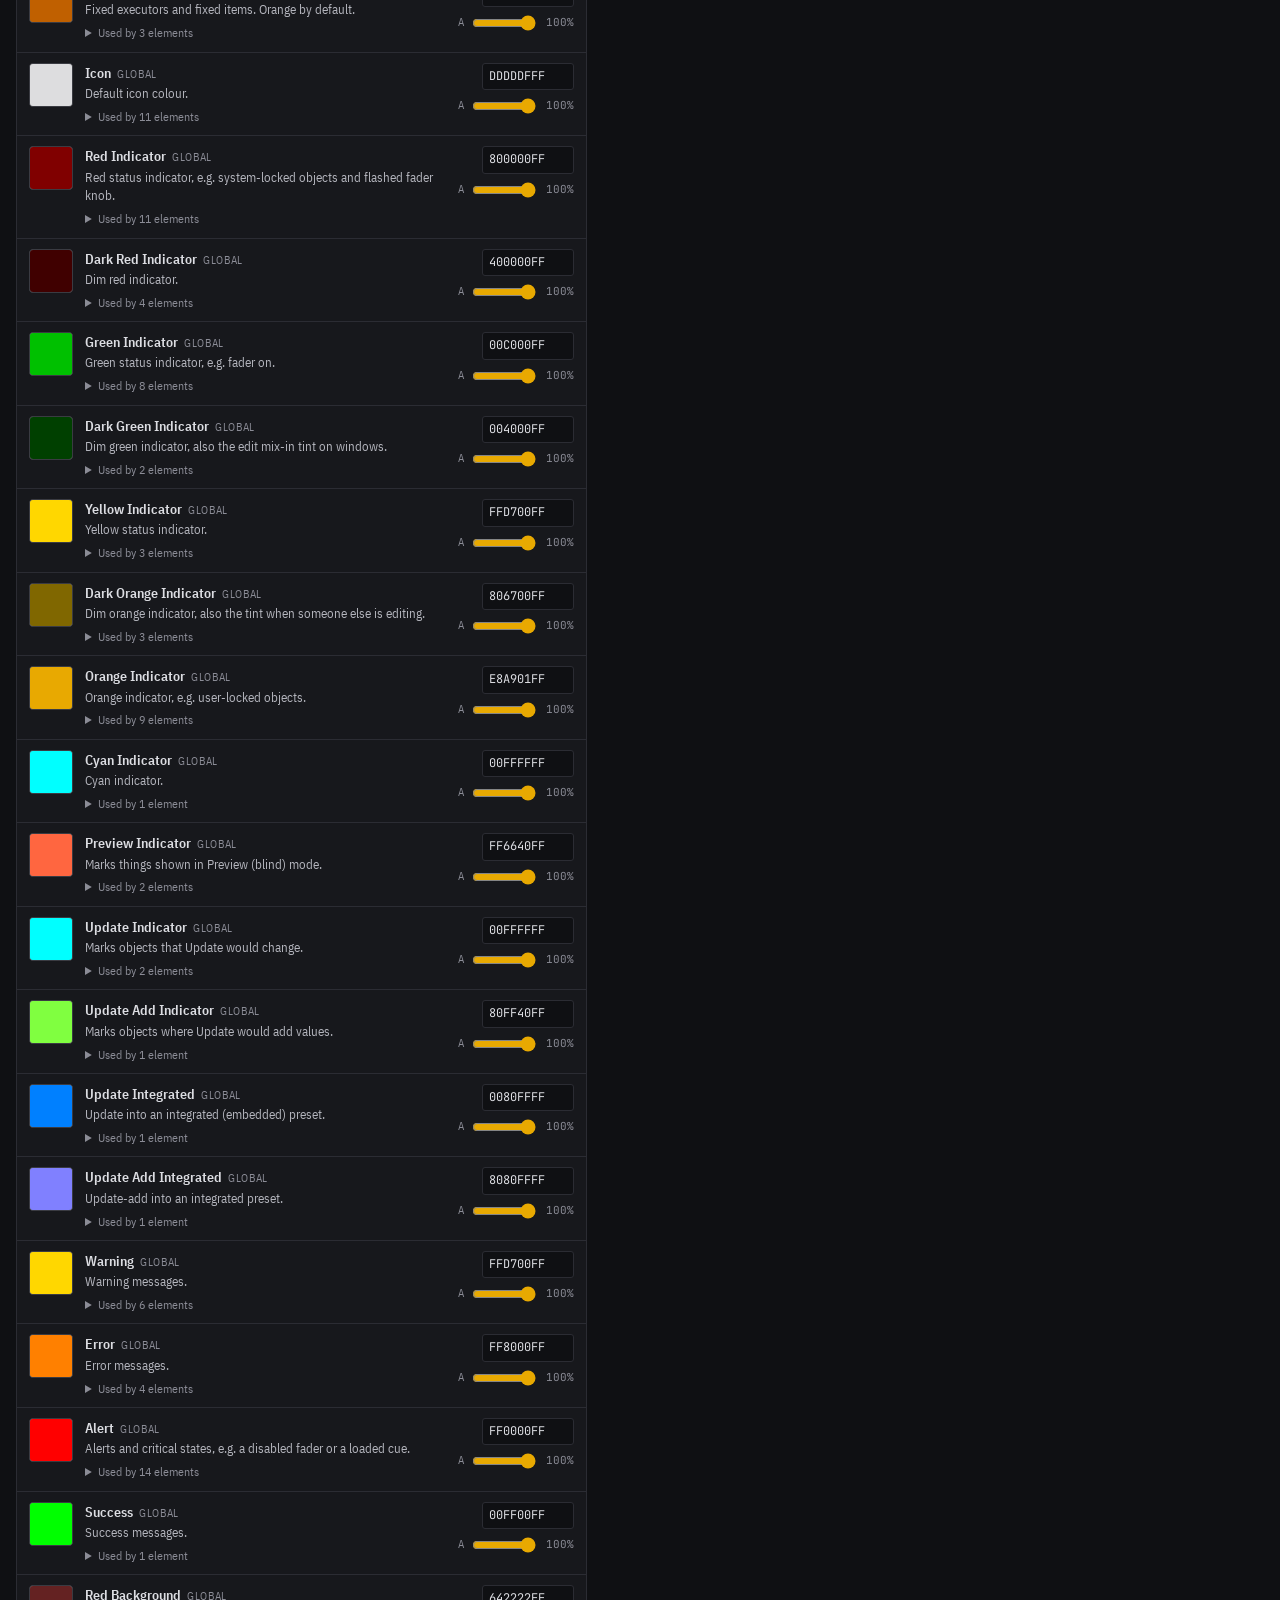
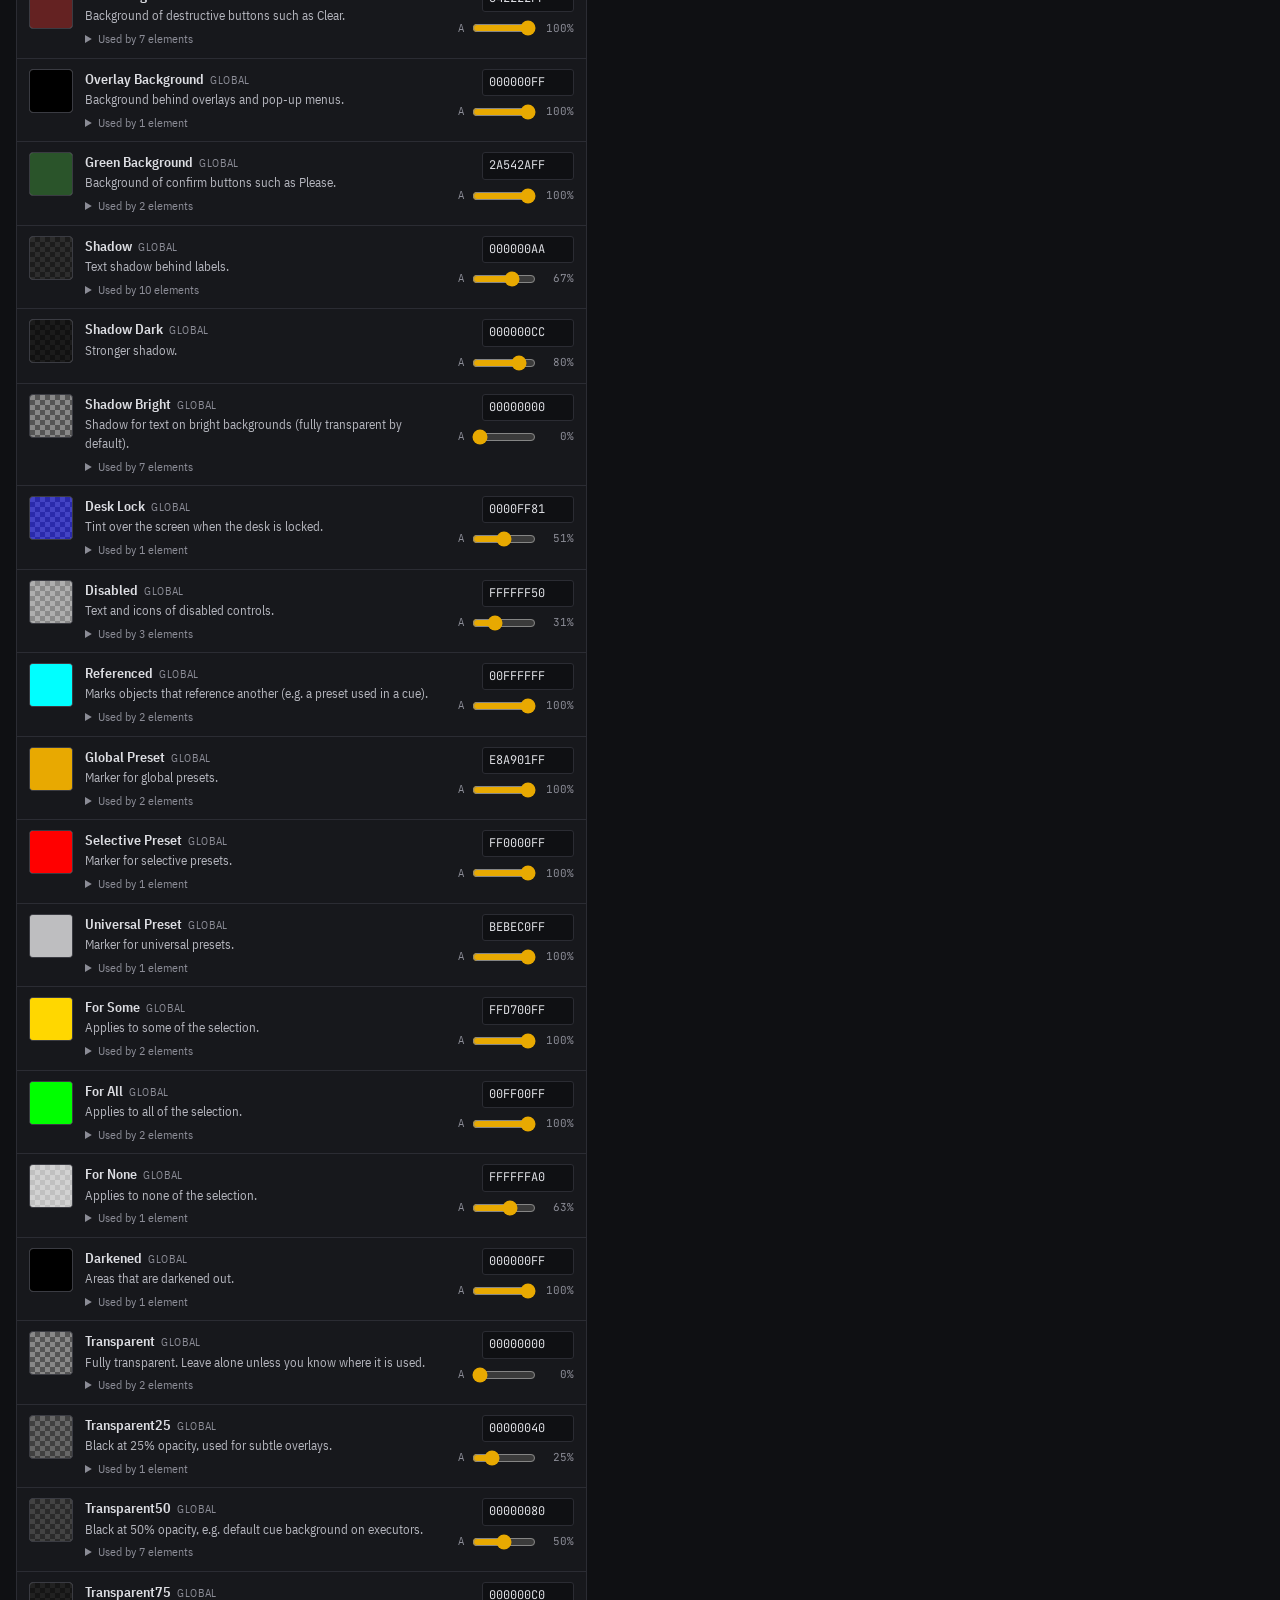
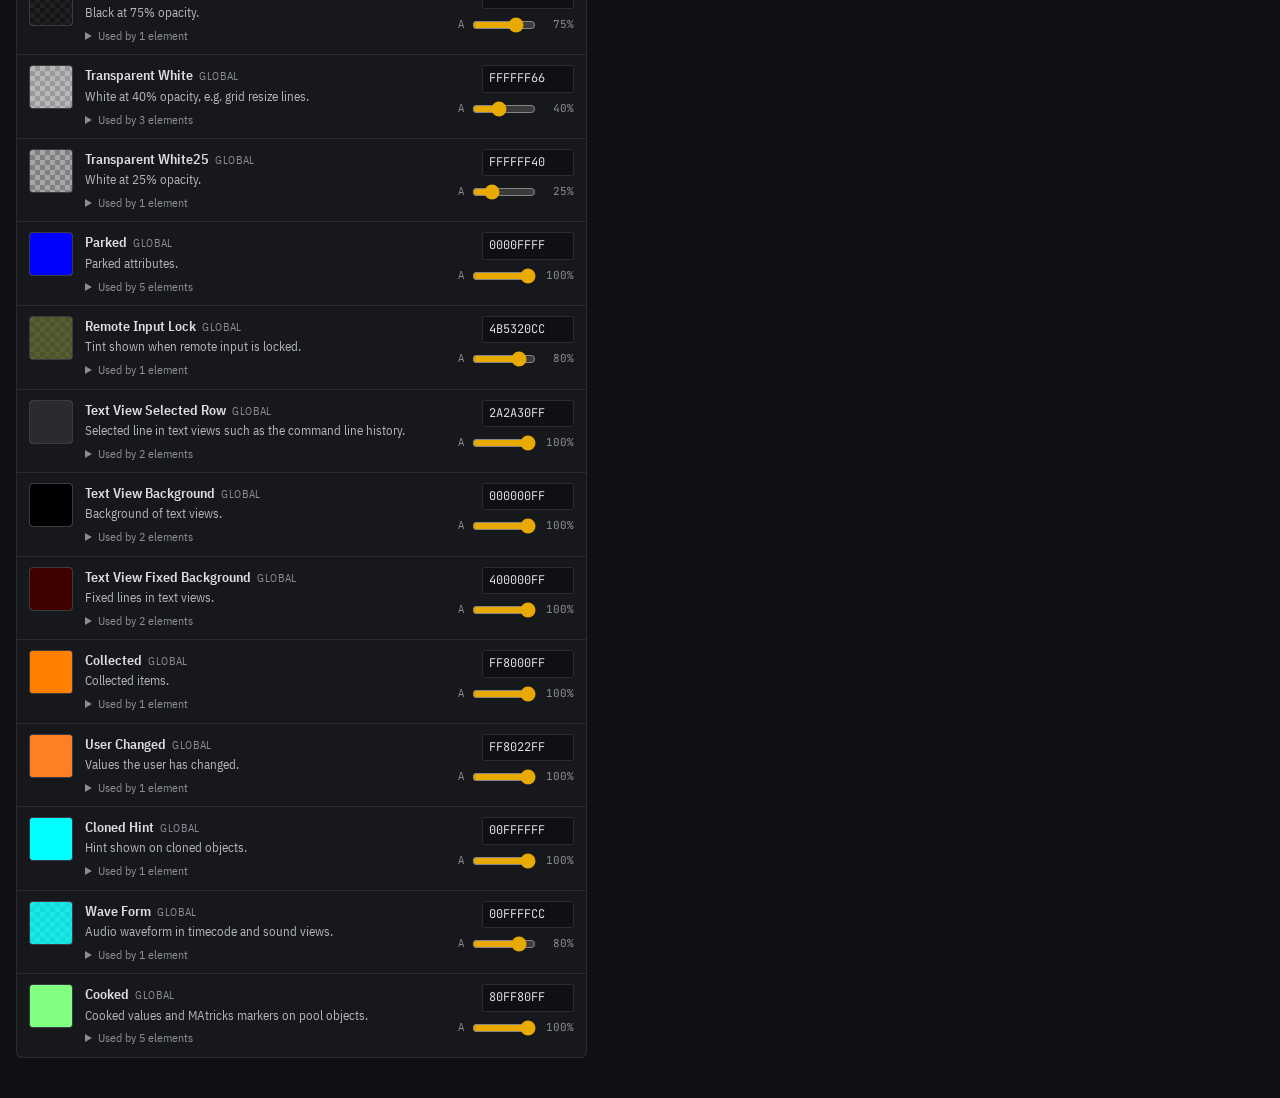
==== commit 98815e7c: "Make the live screen look like grandMA3 2.5 windows Pools now start with their coloured title object" ====
--- a/index.html
+++ b/index.html
@@ -6,7 +6,7 @@
 <title>MA3 Theme Builder</title>
 <meta name="description" content="Edit a grandMA3 colour theme with colour pickers, notes on every colour and a live console preview.">
 <link rel="preconnect" href="https://fonts.googleapis.com">
-<link rel="stylesheet" href="https://fonts.googleapis.com/css2?family=IBM+Plex+Sans+Condensed:wght@400;500;600&family=JetBrains+Mono:wght@400;500&family=Saira+Semi+Condensed:wght@500;700&display=swap">
+<link rel="stylesheet" href="https://fonts.googleapis.com/css2?family=IBM+Plex+Sans+Condensed:wght@400;500;600&family=Roboto+Condensed:wght@400;700&family=JetBrains+Mono:wght@400;500&family=Saira+Semi+Condensed:wght@500;700&display=swap">
 <style>
 /* Layout: console-style workbench. Colour list on the left, sticky live MA3 mock screen on the right; stacks on phones. */
 :root {
@@ -95,14 +95,13 @@
 .gcard { background: var(--panel); border: 1px solid var(--line); border-radius: 6px; overflow: hidden; display: grid; min-width: 0; }
 .gprev { padding: 8px; font-family: Arial, Helvetica, sans-serif; font-size: 9.5px; }
 .gwin { border: 1px solid; border-radius: 2px; overflow: hidden; }
-.gtitle { padding: 2px 5px; font-weight: bold; }
 .gtiles { display: grid; grid-template-columns: repeat(4, minmax(0, 1fr)); gap: 2px; padding: 2px; }
-.gtiles span { padding: 8px 3px; white-space: nowrap; overflow: hidden; text-overflow: ellipsis; }
+.gtiles span { padding: 7px 3px; white-space: nowrap; overflow: hidden; text-overflow: ellipsis; }
 .grow { display: grid; grid-template-columns: repeat(4, minmax(0, 1fr)); gap: 1px; padding: 0 2px 2px; }
 .grow i { font-style: normal; padding: 2px 3px; }
 .gfader { height: 6px; margin: 0 2px 3px; position: relative; }
 .gfader b { position: absolute; inset: 0 35% 0 0; }
-.gmeta { display: flex; flex-wrap: wrap; justify-content: space-between; align-items: center; gap: 8px; padding: 8px 10px 10px; border-top: 1px solid var(--line); }
+.gmeta { display: flex; flex-direction: column; justify-content: space-between; align-items: stretch; gap: 8px; padding: 8px 10px 10px; border-top: 1px solid var(--line); }
 .gmeta > div:first-child { min-width: 0; }
 .gmeta h3 { margin: 0; font-size: 14px; font-weight: 600; white-space: nowrap; overflow: hidden; text-overflow: ellipsis; }
 .gmeta p { margin: 0; font-size: 11.5px; color: var(--muted); }
@@ -120,55 +119,85 @@
 .demoHead { display: flex; justify-content: space-between; align-items: center; gap: 8px; margin-bottom: 8px; flex-wrap: wrap; }
 .demoHead h2 { font-family: var(--f-display); font-size: 15px; letter-spacing: .08em; text-transform: uppercase; color: var(--muted); margin: 0; font-weight: 500; }
 .hint { font-size: 12px; color: var(--muted); }
-.screen { background: #000; border: 1px solid #000; border-radius: 6px; padding: 6px; display: grid; gap: 6px; font-family: Arial, Helvetica, sans-serif; font-size: 12px; overflow: hidden;
+.screen { background: #000; border: 1px solid #000; border-radius: 6px; padding: 4px; display: grid; gap: 4px; font-family: "Roboto Condensed", "Arial Narrow", Arial, sans-serif; font-size: 12px; overflow: hidden;
   color: var(--c-Global-Text); }
 .screen [data-k] { cursor: pointer; }
 .screen [data-k]:hover { outline: 1px dashed rgba(232,169,1,.8); outline-offset: -1px; }
-.win { background: var(--c-Global-Background); border: 1px solid var(--c-Global-IndicatorBar); border-radius: 3px; min-width: 0; overflow: hidden; }
-.win.focus { border-color: var(--c-Global-FocusFrame); }
-.wtitle { display: flex; align-items: center; gap: 6px; background: var(--c-Global-TitleGray); color: var(--c-Global-Text); padding: 3px 6px; font-weight: bold; font-size: 11.5px; }
-.wtitle .ico { width: 14px; height: 14px; border-radius: 2px; display: inline-block; }
-.wtitle .sel { margin-left: auto; background: var(--c-Global-Selected); color: var(--c-Global-TextDark); padding: 0 6px; border-radius: 2px; }
-.cols { display: grid; grid-template-columns: minmax(0, 1fr) minmax(0, 1fr); gap: 6px; }
-.pool { display: grid; grid-template-columns: repeat(4, minmax(0, 1fr)); gap: 2px; padding: 2px; }
-.tile { position: relative; aspect-ratio: 1.15; background: var(--c-Global-ButtonBackground); color: var(--c-Global-Text); padding: 3px; font-size: 10.5px; line-height: 1.15; overflow: hidden; border: 1px solid transparent; }
-.tile b { display: block; font-weight: normal; color: var(--c-Global-LabelText); font-size: 9.5px; }
-.tile.sel { border-color: var(--c-Global-Selected); color: var(--c-Global-Selected); }
-.tile.ref::after { content: ""; position: absolute; right: 2px; top: 2px; width: 6px; height: 6px; background: var(--c-Global-Referenced); border-radius: 1px; }
-.tile .bar { position: absolute; left: 0; right: 0; bottom: 0; height: 4px; }
-.tile.empty { background: transparent; border-color: var(--c-Global-DefaultCellAltBackground); }
-.sheet { width: 100%; border-collapse: collapse; font-size: 11px; table-layout: fixed; }
-.sheet th { background: var(--c-Global-Header); color: var(--c-Global-Text); text-align: left; padding: 3px 5px; font-weight: bold; }
+.cols { display: grid; grid-template-columns: minmax(0, 1fr) minmax(0, 1fr); gap: 4px; }
+/* pool windows: the first cell is the pool's title object, like on the console */
+.pool { display: grid; grid-template-columns: repeat(7, minmax(0, 1fr)); gap: 1px; background: #000; }
+.ptitle { position: relative; aspect-ratio: 1 / .78; background: var(--pc); color: var(--c-Global-Text); display: grid; place-items: center; padding: 4px; text-align: center; overflow: hidden; }
+.malogo { position: absolute; left: 4px; top: 4px; display: flex; gap: 2px; }
+.malogo b { width: 15px; height: 15px; display: grid; place-items: center; font: 700 12px/1 Arial, sans-serif; color: var(--pc); background: rgba(0,0,0,.65); border: 1px solid rgba(0,0,0,.9); }
+.ptitle .pname { font-weight: 700; font-size: 15px; line-height: 1.1; margin-top: 12px; }
+.ptitle .pname small { display: block; font-size: 13px; font-weight: 700; }
+.pt { position: relative; aspect-ratio: 1 / .78; background: var(--c-Global-ButtonBackground); color: var(--c-Global-Text); overflow: hidden; }
+.pt .no { position: absolute; left: 4px; top: 2px; font-size: 11px; color: var(--c-Global-Text); }
+.pt .nm { position: absolute; inset: 14px 3px 6px; display: grid; place-items: center; text-align: center; font-size: 13px; line-height: 1.1; }
+.pt .ind { position: absolute; right: 4px; top: 1px; font-size: 11px; font-weight: 700; line-height: 1.2; }
+.pt.sel { box-shadow: inset 0 0 0 2px var(--c-Global-Selected); }
+.pt.sel .nm { color: var(--c-Global-Selected); }
+.pt.empty { background: var(--c-Global-Background); }
+.pt.empty .no { color: var(--c-Global-TextDefault); }
+.pt.grip::after { content: ""; position: absolute; right: 3px; bottom: 3px; width: 10px; height: 10px; background: repeating-linear-gradient(135deg, transparent 0 2px, var(--c-Global-TextDefault) 2px 3px); clip-path: polygon(100% 0, 100% 100%, 0 100%); }
+.gmbar { position: absolute; left: 4px; right: 4px; bottom: 4px; height: 13px; background: var(--c-Playback-FaderBarBack); font-size: 10px; text-align: center; line-height: 13px; color: var(--c-Global-Text); }
+.gmbar i { position: absolute; left: 0; top: 0; bottom: 0; background: var(--c-Playback-FaderBar); }
+.gmbar em { position: relative; font-style: normal; }
+.pt .swatch { position: absolute; left: 50%; top: 52%; width: 46%; aspect-ratio: 1; transform: translate(-50%, -50%); border-radius: 50%; }
+.pt .vbar { position: absolute; right: 4px; top: 16px; bottom: 9px; width: 4px; background: var(--c-Playback-FaderBarBack); }
+.pt .vbar i { position: absolute; left: 0; right: 0; bottom: 0; height: 60%; background: var(--c-Playback-FaderBar); }
+.pt .sub { position: absolute; left: 4px; top: 14px; font-size: 11px; color: var(--c-SheetColor-PresetText); }
+.pt .runbar { position: absolute; left: 0; right: 0; bottom: 0; height: 4px; background: var(--c-Playback-On); }
+/* windows with a title bar */
+.win { background: var(--c-Global-Background); min-width: 0; overflow: hidden; }
+.wtitle { display: flex; align-items: center; gap: 8px; background: var(--c-Global-TitleGray); color: var(--c-Global-Text); padding: 3px 6px; min-height: 26px; }
+.wtitle .malogo { position: static; --pc: var(--c-Global-TitleGray); }
+.wtitle .malogo b { background: var(--c-Global-Text); color: var(--c-Global-TitleGray); border-color: var(--c-Global-Text); width: 13px; height: 13px; font-size: 11px; }
+.wtitle .tt { font-size: 13px; line-height: 1.1; white-space: nowrap; overflow: hidden; text-overflow: ellipsis; min-width: 0; }
+.wtitle .tt small { display: block; font-size: 10px; color: var(--c-Global-LabelText); }
+.wtitle .wtools { margin-left: auto; display: flex; gap: 1px; }
+.wtitle .wtools span { background: var(--c-Global-ButtonBackground); padding: 3px 7px; font-size: 11px; white-space: nowrap; }
+.wtitle .wtools span.on { background: var(--c-Global-BackgroundSelected); color: var(--c-Global-Selected); }
+.sheet { width: 100%; border-collapse: collapse; font-size: 11.5px; table-layout: fixed; }
+.sheet th { background: var(--c-Global-Header); color: var(--c-Global-Text); text-align: center; padding: 3px 4px; font-weight: normal; border-right: 1px solid #000; }
 .sheet th:nth-child(even) { background: var(--c-Global-AltHeader); }
-.sheet td { padding: 3px 5px; color: var(--c-SheetColor-Text); background: var(--c-Global-DefaultCellBackground); white-space: nowrap; overflow: hidden; text-overflow: ellipsis; }
+.sheet td { padding: 3px 5px; color: var(--c-Global-Text); background: var(--c-Global-DefaultCellBackground); white-space: nowrap; overflow: hidden; text-overflow: ellipsis; text-align: center; border-right: 1px solid #000; }
+.sheet td.l { text-align: left; }
 .sheet tr:nth-child(even) td { background: var(--c-Global-DefaultCellAltBackground); }
+.sheet tr.cue td { border-top: 2px solid var(--c-Global-Text); }
+.sheet tr.cur td.name { background: var(--c-Global-SelectedFrameBackground); }
+.sheet tr.cur td { box-shadow: inset 0 -1px var(--c-Global-SelectedRowBorder); }
+.sheet td.dim { color: var(--c-Global-TextDefault); }
 .sheet td.id { color: var(--c-SheetColor-IDText); background: var(--c-SheetColor-ID); }
-.sheet tr.selrow td { background: var(--c-Global-SelectedFrameBackground); box-shadow: inset 0 1px var(--c-Global-SelectedRowBorder), inset 0 -1px var(--c-Global-SelectedRowBorder); }
-.sheet tr.selrow td.id { color: var(--c-Global-Selected); }
+.sheet tr.selfix td.id { color: var(--c-Global-Selected); }
 .sheet td.abs { background: var(--c-SheetColor-Absolute); color: var(--c-SheetColor-AbsoluteText); }
 .sheet td.rel { background: var(--c-SheetColor-Relative); color: var(--c-SheetColor-RelativeText); }
 .sheet td.pre { background: var(--c-SheetColor-PresetAbs); color: var(--c-SheetColor-PresetText); }
 .sheet td.fade { background: var(--c-SheetColor-Fade); color: var(--c-SheetColor-FadeText); }
-.sheet td.dly { background: var(--c-SheetColor-Delay); color: var(--c-SheetColor-DelayText); }
+.sheet td.fadev { background: var(--c-SheetColor-Fade); color: var(--c-Global-Text); }
+.sheet td.dly { background: var(--c-SheetColor-Delay); color: var(--c-Global-Text); }
 .sheet td.phs { background: var(--c-SheetColor-Phaser); color: var(--c-SheetColor-PhaserText); }
 .sheet td.trk { color: var(--c-SheetColor-TextTracked); }
-.sheet td.pb { color: var(--c-SheetColor-TextPlayback); }
-.sheet td.def { color: var(--c-Global-TextDefault); }
-.execs { display: grid; grid-template-columns: repeat(5, minmax(0, 1fr)); gap: 3px; padding: 3px; }
-.exec { background: var(--c-Global-ButtonBackground); display: grid; grid-template-rows: auto 1fr auto auto; gap: 3px; padding: 3px; min-height: 140px; min-width: 0; }
-.exec.fixed { background: var(--c-Global-Fixed); }
-.exec .lbl { display: flex; justify-content: space-between; font-size: 9.5px; color: var(--c-Global-LabelText); }
-.exec .nm { color: var(--c-Global-Bright); font-size: 11px; font-weight: bold; text-shadow: 0 1px var(--c-Global-Shadow); white-space: nowrap; overflow: hidden; text-overflow: ellipsis; }
-.exec .cue { font-size: 9.5px; background: var(--c-Playback-ActiveCue); color: var(--c-Global-Text); padding: 1px 3px; white-space: nowrap; overflow: hidden; }
-.fader { position: relative; background: var(--c-Playback-FaderBarBack); min-height: 56px; }
-.fader i { position: absolute; left: 0; right: 0; bottom: 0; background: var(--c-Playback-FaderBar); }
-.fader span { position: absolute; left: 0; right: 0; bottom: 2px; text-align: center; color: var(--c-Playback-FaderBarText); font-size: 10px; font-weight: bold; }
-.leds { display: flex; gap: 3px; }
-.leds b { flex: 1; height: 5px; background: var(--c-Playback-Off); border: 1px solid var(--c-Global-IndicatorBar); }
-.leds b.on { background: var(--c-Playback-On); }
-.leds b.paused { background: var(--c-Playback-Paused); }
-.bar2 { display: flex; flex-wrap: wrap; gap: 3px; padding: 3px; }
-.mbtn { background: var(--c-Global-ButtonBackground); color: var(--c-Global-Text); padding: 6px 8px; border-radius: 2px; font-size: 11px; border: 0; cursor: pointer; font-family: inherit; }
+/* executors, modelled on the Playbacks window */
+.execs { display: grid; grid-template-columns: repeat(5, minmax(0, 1fr)); gap: 1px; background: #000; padding-top: 1px; }
+.exec { display: grid; gap: 1px; min-width: 0; align-content: start; }
+.exec .ehead { display: flex; justify-content: space-between; gap: 4px; padding: 1px 3px; font-size: 10px; background: var(--c-Global-ButtonBackground); color: var(--c-Global-Text); }
+.exec .ehead b { font-weight: normal; font-size: 11.5px; flex: 1; text-align: center; white-space: nowrap; overflow: hidden; text-overflow: ellipsis; }
+.exec.run .ehead { background: var(--c-PoolDefault-Sequence); color: var(--c-Global-TextDark); }
+.exec .cues { background: var(--c-Global-Background); font-size: 10px; line-height: 1.35; padding: 1px 0; min-height: 44px; }
+.exec .cues div { padding: 0 3px; white-space: nowrap; overflow: hidden; text-overflow: ellipsis; color: var(--c-Global-Text); }
+.exec .cues .act { background: var(--c-Playback-ActiveCue); box-shadow: inset 0 0 0 1px var(--c-Global-Text); }
+.exec .mst { background: var(--c-SheetColor-TextPlaybackTracked); color: var(--c-Global-TextDark); font-size: 9.5px; text-align: center; line-height: 12px; }
+.exec .ebtn { position: relative; background: var(--c-Global-ButtonBackground); border-top: 3px solid var(--c-PoolDefault-Sequence); text-align: center; padding: 10px 2px 4px; font-size: 12px; color: var(--c-Global-Text); }
+.exec .ebtn small, .exec .efad small { position: absolute; left: 3px; top: 0; font-size: 9px; color: var(--c-Global-LabelText); }
+.exec .efad { position: relative; background: var(--c-Global-ButtonBackground); border-top: 3px solid var(--c-PoolDefault-Sequence); padding-top: 12px; text-align: center; font-size: 11px; line-height: 1.15; color: var(--c-Global-Bright); }
+.exec.fixed .efad { background: var(--c-Global-Fixed); }
+.exec .track { position: relative; height: 54px; margin-top: 4px; background: var(--c-Global-BackgroundDark); }
+.exec .track i { position: absolute; left: 0; right: 0; bottom: 0; background: var(--c-Playback-FaderBar); }
+.exec .track span { position: absolute; left: 0; right: 0; bottom: 3px; font-size: 12px; color: var(--c-Global-Text); }
+.exec.idle .ebtn, .exec.idle .efad { border-top-color: var(--c-Global-ButtonBackground); }
+.bar2 { display: flex; flex-wrap: wrap; gap: 2px; padding: 3px; }
+.mbtn { background: var(--c-Global-ButtonBackground); color: var(--c-Global-Text); padding: 7px 9px; font-size: 12px; border: 0; cursor: pointer; font-family: inherit; }
 .mbtn:hover { background: var(--c-Global-Hover); }
 .mbtn:active, .mbtn.press { background: var(--c-Global-Pressed); }
 .mbtn.on { background: var(--c-Global-BackgroundSelected); color: var(--c-Global-Selected); }
@@ -176,15 +205,11 @@
 .mbtn.please { background: var(--c-Global-GreenBackground); }
 .mbtn.dis { color: var(--c-Global-Disabled); }
 .mbtn .add { color: var(--c-Global-ButtonAdditionalText); font-size: 9.5px; display: block; }
-.cmd { display: flex; align-items: center; gap: 6px; background: var(--c-Global-BackgroundDark); border: 1px solid var(--c-Global-FocusFrame); padding: 4px 6px; font-family: var(--f-mono); font-size: 11px; color: var(--c-Global-Text); min-width: 0; overflow: hidden; white-space: nowrap; }
+.msgs { display: flex; flex-wrap: wrap; gap: 2px; padding: 0 3px 3px; font-size: 11px; }
+.msgs span { padding: 2px 6px; background: var(--c-Global-ButtonBackgroundDarker); }
+.cmd { display: flex; align-items: center; gap: 6px; background: var(--c-Global-BackgroundDark); border: 1px solid var(--c-Global-FocusFrame); padding: 4px 6px; font-size: 12px; color: var(--c-Global-Text); min-width: 0; overflow: hidden; white-space: nowrap; }
 .cmd .p { color: var(--c-Global-LabelText); }
-.msgs { display: flex; flex-wrap: wrap; gap: 3px; padding: 3px; font-size: 10.5px; }
-.msgs span { padding: 2px 6px; border-radius: 2px; background: var(--c-Global-ButtonBackgroundDarker); }
-.popup { display: grid; gap: 1px; padding: 3px; }
-.popup div { background: var(--c-Global-ButtonBackground); padding: 4px 6px; font-size: 11px; }
-.popup div.sel { background: var(--c-Global-ButtonBackgroundDarker); color: var(--c-Global-Selected); }
-.popup div.emp { color: var(--c-Global-TextDefault); }
-@media (max-width: 520px) { .cols { grid-template-columns: minmax(0, 1fr); } .execs { grid-template-columns: repeat(3, minmax(0, 1fr)); } .execs .exec:nth-child(n+4) { display: none; } }
+@media (max-width: 520px) { .cols { grid-template-columns: minmax(0, 1fr); } .pool { grid-template-columns: repeat(4, minmax(0, 1fr)); } .pool > :nth-child(n+5) { display: none; } .execs { grid-template-columns: repeat(3, minmax(0, 1fr)); } .execs .exec:nth-child(n+4) { display: none; } }
 </style>
 </head>
 <body>
@@ -234,64 +259,108 @@
         <button class="btn ghost" id="btnCompare" type="button">Hold to see original</button>
       </div>
       <div class="screen" id="screen">
-        <div class="cols">
-          <div class="win focus" data-k="Global.FocusFrame">
-            <div class="wtitle" data-k="Global.TitleGray"><span class="ico" style="background:var(--c-PoolDefault-Group)" data-k="PoolDefault.Group"></span>Groups<span class="sel" data-k="Global.Selected">12</span></div>
-            <div class="pool">
-              <div class="tile" data-k="Global.ButtonBackground"><b>1</b>All Spots</div>
-              <div class="tile sel" data-k="Global.Selected"><b>2</b>All Washes</div>
-              <div class="tile ref" data-k="Global.Referenced"><b>3</b>Beams</div>
-              <div class="tile" data-k="Global.ButtonBackground"><b>4</b>Blinders</div>
-              <div class="tile" data-k="Global.ButtonBackground"><b>5</b>Strips</div>
-              <div class="tile" data-k="Global.ButtonBackground"><b>6</b>Haze</div>
-              <div class="tile empty" data-k="Global.DefaultCellAltBackground"><b>7</b></div>
-              <div class="tile empty" data-k="Global.DefaultCellAltBackground"><b>8</b></div>
-            </div>
-          </div>
-          <div class="win">
-            <div class="wtitle" data-k="Global.TitleGray"><span class="ico" style="background:var(--c-PoolDefault-PresetColor)" data-k="PoolDefault.PresetColor"></span>Color Presets</div>
-            <div class="pool">
-              <div class="tile" style="background:var(--c-PoolDefault-PresetColor)" data-k="PoolDefault.PresetColor"><b>4.1</b>White<span class="bar" style="background:#fff"></span></div>
-              <div class="tile" style="background:var(--c-PoolDefault-PresetColor);box-shadow:inset 0 0 0 2px var(--c-Global-SelectedPreset)" data-k="Global.SelectedPreset"><b>4.2</b>Red<span class="bar" style="background:#f00"></span></div>
-              <div class="tile" style="background:var(--c-PoolDefault-PresetColor);box-shadow:inset 0 0 0 2px var(--c-Global-PartlySelectedPreset)" data-k="Global.PartlySelectedPreset"><b>4.3</b>Amber<span class="bar" style="background:#ffa000"></span></div>
-              <div class="tile" style="background:var(--c-PoolDefault-PresetColor)" data-k="PoolDefault.PresetColor"><b>4.4</b>Cyan<span class="bar" style="background:#0ff"></span></div>
-              <div class="tile" style="background:var(--c-PoolDefault-Macro)" data-k="PoolDefault.Macro"><b>Macro</b>FS Home</div>
-              <div class="tile" style="background:var(--c-PoolDefault-Macro)" data-k="PoolDefault.Macro"><b>Macro</b>Clear All</div>
-              <div class="tile" style="background:var(--c-PoolDefault-Sequence)" data-k="PoolDefault.Sequence"><b>Seq</b>Look 1</div>
-              <div class="tile" style="background:var(--c-PoolDefault-Plugin)" data-k="PoolDefault.Plugin"><b>Plugin</b>FireSystem</div>
-            </div>
-          </div>
+        <div class="pool" aria-label="Group pool">
+          <div class="ptitle" style="--pc:var(--c-PoolDefault-Group)" data-k="PoolDefault.Group"><span class="malogo"><b>M</b><b>A</b></span><span class="pname">Groups</span></div>
+          <div class="pt" data-k="Global.ButtonBackground"><span class="no">1</span><span class="ind" style="color:var(--c-Global-Referenced)" data-k="Global.Referenced">&#x2913;</span><span class="nm">All Spots</span></div>
+          <div class="pt sel" data-k="Global.Selected"><span class="no">2</span><span class="nm">All Wash</span></div>
+          <div class="pt" data-k="Global.ButtonBackground"><span class="no">3</span><span class="nm">Blinders</span></div>
+          <div class="pt" data-k="Playback.FaderBar"><span class="no">4</span><span class="nm" style="inset:14px 3px 18px">LED Wall</span><span class="gmbar" data-k="Playback.FaderBarBack"><i style="width:50%"></i><em>50.0%</em></span></div>
+          <div class="pt" data-k="Global.ButtonBackground"><span class="no">5</span><span class="nm">Stage Perspective</span></div>
+          <div class="pt empty grip" data-k="Global.TextDefault"><span class="no">6</span></div>
         </div>
 
+        <div class="pool" aria-label="Color preset pool">
+          <div class="ptitle" style="--pc:var(--c-PoolDefault-PresetColor)" data-k="PoolDefault.PresetColor"><span class="malogo"><b>M</b><b>A</b></span><span class="pname">4<small>Color</small></span></div>
+          <div class="pt" data-k="Global.SelectivePreset"><span class="no">1</span><span class="ind" style="color:var(--c-Global-SelectivePreset)">S</span><span class="swatch" style="background:#fff"></span><span class="vbar"><i></i></span></div>
+          <div class="pt" data-k="Global.GlobalPreset"><span class="no">2</span><span class="sub" data-k="SheetColor.PresetText">13</span><span class="ind" style="color:var(--c-Global-GlobalPreset)">G</span><span class="swatch" style="background:#f07020"></span><span class="vbar"><i></i></span></div>
+          <div class="pt" style="box-shadow:inset 0 0 0 2px var(--c-Global-SelectedPreset)" data-k="Global.SelectedPreset"><span class="no">3</span><span class="ind" style="color:var(--c-Global-SelectivePreset)">S</span><span class="swatch" style="background:#7a1fa0"></span><span class="vbar"><i></i></span></div>
+          <div class="pt" style="box-shadow:inset 0 0 0 2px var(--c-Global-PartlySelectedPreset)" data-k="Global.PartlySelectedPreset"><span class="no">4</span><span class="ind" style="color:var(--c-Global-UniversalPreset)" data-k="Global.UniversalPreset">U</span><span class="swatch" style="background:#00a0ff"></span><span class="vbar"><i></i></span></div>
+          <div class="pt empty" data-k="Global.TextDefault"><span class="no">5</span></div>
+          <div class="pt empty grip" data-k="Global.TextDefault"><span class="no">6</span></div>
+        </div>
+
+        <div class="pool" aria-label="Macro and sequence pools">
+          <div class="ptitle" style="--pc:var(--c-PoolDefault-Macro)" data-k="PoolDefault.Macro"><span class="malogo"><b>M</b><b>A</b></span><span class="pname">Macros</span></div>
+          <div class="pt" data-k="Global.ButtonBackground"><span class="no">1</span><span class="nm">Select EncoderBar</span></div>
+          <div class="pt" data-k="Global.ButtonBackground"><span class="no">2</span><span class="nm">FS Home</span></div>
+          <div class="ptitle" style="--pc:var(--c-PoolDefault-Sequence)" data-k="PoolDefault.Sequence"><span class="malogo"><b>M</b><b>A</b></span><span class="pname">Sequences</span></div>
+          <div class="pt" data-k="Playback.On"><span class="no">1</span><span class="nm">Look</span><span class="runbar"></span></div>
+          <div class="pt" data-k="Global.ButtonBackground"><span class="no">2</span><span class="nm">Recipe</span></div>
+          <div class="pt empty grip" data-k="Global.TextDefault"><span class="no">3</span></div>
+        </div>
+
         <div class="win">
-          <div class="wtitle" data-k="Global.TitleGray">Fixture Sheet</div>
+          <div class="wtitle" data-k="Global.TitleGray"><span class="malogo"><b>M</b><b>A</b></span><span class="tt">Sequence 1 'Look'<small data-k="Global.LabelText">Cue 2 'Chorus'</small></span>
+            <span class="wtools"><span data-k="Global.ButtonBackground">Track Sheet</span><span class="on" data-k="Global.BackgroundSelected">Auto Scroll</span></span></div>
           <div style="overflow-x:auto">
           <table class="sheet">
-            <thead><tr><th data-k="Global.Header" style="width:13%">FID</th><th data-k="Global.AltHeader" style="width:22%">Name</th><th data-k="Global.Header">Dim</th><th data-k="Global.AltHeader">Pan</th><th data-k="Global.Header">Tilt</th><th data-k="Global.AltHeader">Color</th></tr></thead>
+            <thead><tr><th data-k="Global.Header" style="width:10%">No</th><th data-k="Global.AltHeader" style="width:9%">Part</th><th data-k="Global.Header" style="width:30%">Name</th><th data-k="Global.AltHeader">Trig</th><th data-k="Global.Header">Fade</th><th data-k="Global.AltHeader">Delay</th><th data-k="Global.Header">Phaser</th></tr></thead>
             <tbody>
-              <tr><td class="id" data-k="SheetColor.ID">101</td><td data-k="SheetColor.Text">Spot 1</td><td class="abs" data-k="SheetColor.Absolute">100</td><td class="pre" data-k="SheetColor.PresetAbs">P 2.1</td><td class="pre" data-k="SheetColor.PresetText">P 2.1</td><td class="trk" data-k="SheetColor.TextTracked">Red</td></tr>
-              <tr class="selrow"><td class="id" data-k="Global.Selected">102</td><td data-k="Global.SelectedFrameBackground">Spot 2</td><td class="abs" data-k="SheetColor.AbsoluteText">80</td><td class="fade" data-k="SheetColor.Fade">F 2s</td><td class="dly" data-k="SheetColor.Delay">D 0.5</td><td class="pb" data-k="SheetColor.TextPlayback">Amber</td></tr>
-              <tr><td class="id" data-k="SheetColor.IDText">103</td><td data-k="SheetColor.Text">Wash 1</td><td class="phs" data-k="SheetColor.Phaser">Sine</td><td class="rel" data-k="SheetColor.Relative">+10</td><td class="def" data-k="Global.TextDefault">0</td><td class="def" data-k="Global.TextDefault">White</td></tr>
-              <tr><td class="id" data-k="SheetColor.ID">104</td><td data-k="SheetColor.Text">Wash 2</td><td class="def" data-k="Global.TextDefault">0</td><td class="def" data-k="Global.TextDefault">0</td><td class="def" data-k="Global.TextDefault">0</td><td class="def" data-k="Global.TextDefault">White</td></tr>
+              <tr><td class="dim" data-k="Global.TextDefault">0</td><td></td><td class="l dim" data-k="Global.TextDefault">CueZero</td><td></td><td>0</td><td>0</td><td class="dim">None</td></tr>
+              <tr class="cue"><td>1</td><td>0</td><td class="l" data-k="Global.DefaultCellBackground">Intro</td><td>Go</td><td>5</td><td>0</td><td class="dim">None</td></tr>
+              <tr class="cue cur"><td data-k="Global.SelectedRowBorder">2</td><td>0</td><td class="l name" data-k="Global.SelectedFrameBackground">Chorus</td><td>Go</td><td class="fadev" data-k="SheetColor.Fade">3</td><td>0</td><td data-k="Global.Text">Speed5</td></tr>
+              <tr><td></td><td>2</td><td class="l" data-k="Global.DefaultCellAltBackground">Front Wash</td><td></td><td>0</td><td class="dly" data-k="SheetColor.Delay">3</td><td class="dim">None</td></tr>
+              <tr class="cue"><td>3</td><td>0</td><td class="l">Blackout</td><td>Follow</td><td>2</td><td>0</td><td class="dim">None</td></tr>
             </tbody>
           </table>
           </div>
         </div>
 
         <div class="win">
-          <div class="wtitle" data-k="Global.TitleGray">Playbacks</div>
+          <div class="wtitle" data-k="Global.TitleGray"><span class="tt">Playbacks</span><span class="wtools"><span data-k="Global.ButtonBackground">Page 1</span></span></div>
           <div class="execs">
-            <div class="exec" data-k="Global.ButtonBackground"><div class="lbl" data-k="Global.LabelText"><span>201</span><span>Speed 1</span></div><div class="fader" data-k="Playback.FaderBarBack"><i style="height:70%" data-k="Playback.FaderBar"></i><span data-k="Playback.FaderBarText">70%</span></div><div class="nm" data-k="Global.Bright">DimFX</div><div class="leds"><b class="on" data-k="Playback.On"></b><b data-k="Playback.Off"></b></div></div>
-            <div class="exec" data-k="Global.ButtonBackground"><div class="lbl"><span>202</span><span>Speed 2</span></div><div class="fader"><i style="height:45%"></i><span>45%</span></div><div class="nm">PosFX</div><div class="leds"><b class="on"></b><b class="on"></b></div></div>
-            <div class="exec" data-k="Global.ButtonBackground"><div class="lbl"><span>203</span><span>Speed 3</span></div><div class="fader"><i style="height:100%"></i><span>100%</span></div><div class="nm">ColorFX</div><div class="cue" data-k="Playback.ActiveCue">Cue 3 Chase</div></div>
-            <div class="exec fixed" data-k="Global.Fixed"><div class="lbl"><span>204</span><span>Fixed</span></div><div class="fader"><i style="height:20%"></i><span>20%</span></div><div class="nm">Bumps</div><div class="leds"><b class="paused" data-k="Playback.Paused"></b><b></b></div></div>
-            <div class="exec" data-k="Global.ButtonBackground"><div class="lbl"><span>205</span><span>Master</span></div><div class="fader"><i style="height:85%"></i><span>85%</span></div><div class="nm">Grand</div><div class="leds"><b class="on"></b><b></b></div></div>
+            <div class="exec run" data-k="PoolDefault.Sequence">
+              <div class="ehead"><span>201</span><b>Look</b><span>1</span></div>
+              <div class="cues" data-k="Playback.ActiveCue"><div>1 Intro</div><div class="act">2 Chorus</div><div>3 Blackout</div></div>
+              <div class="mst" data-k="SheetColor.TextPlaybackTracked">MST 100%</div>
+              <div class="ebtn"><small>201</small>Go+</div>
+              <div class="efad" data-k="Global.Bright"><small>201</small>Look<br>[Master]<div class="track" data-k="Playback.FaderBar"><i style="height:100%"></i><span>100%</span></div></div>
+            </div>
+            <div class="exec run" data-k="PoolDefault.Sequence">
+              <div class="ehead"><span>202</span><b>DimFX</b><span>2</span></div>
+              <div class="cues"><div class="act">1 Sine</div><div>2 Square</div><div>3 Ramp Up</div></div>
+              <div class="mst">MST 70%</div>
+              <div class="ebtn"><small>202</small>Flash</div>
+              <div class="efad"><small>202</small>DimFX<br>[Master]<div class="track"><i style="height:70%"></i><span>70%</span></div></div>
+            </div>
+            <div class="exec run" data-k="PoolDefault.Sequence">
+              <div class="ehead"><span>203</span><b>PosFX</b><span>3</span></div>
+              <div class="cues"><div>1 Circle</div><div class="act">2 Fan</div><div>3 Tilt Wave</div></div>
+              <div class="mst">MST 45%</div>
+              <div class="ebtn"><small>203</small>Flash</div>
+              <div class="efad"><small>203</small>PosFX<br>[Master]<div class="track"><i style="height:45%"></i><span>45%</span></div></div>
+            </div>
+            <div class="exec run fixed" data-k="Global.Fixed">
+              <div class="ehead"><span>204</span><b>Bumps</b><span>4</span></div>
+              <div class="cues"><div class="act">1 Bump</div></div>
+              <div class="mst">MST 20%</div>
+              <div class="ebtn"><small>204</small>Temp</div>
+              <div class="efad"><small>204</small>Bumps<br>[Fixed]<div class="track"><i style="height:20%"></i><span>20%</span></div></div>
+            </div>
+            <div class="exec idle" data-k="Global.ButtonBackground">
+              <div class="ehead"><span>205</span><b></b><span></span></div>
+              <div class="cues" data-k="Global.Background"></div>
+              <div class="mst" style="visibility:hidden">MST</div>
+              <div class="ebtn"><small>205</small>&nbsp;</div>
+              <div class="efad"><small>205</small>&nbsp;<br>&nbsp;<div class="track" data-k="Global.BackgroundDark"><span style="color:var(--c-Global-TextDefault)">0.0%</span></div></div>
+            </div>
           </div>
         </div>
 
         <div class="cols">
           <div class="win">
-            <div class="wtitle" data-k="Global.TitleGray">Buttons</div>
+            <div class="wtitle" data-k="Global.TitleGray"><span class="tt">Fixture Sheet</span></div>
+            <table class="sheet">
+              <thead><tr><th data-k="Global.Header" style="width:20%">FID</th><th data-k="Global.AltHeader">Dim</th><th data-k="Global.Header">Pan</th><th data-k="Global.AltHeader">Color</th></tr></thead>
+              <tbody>
+                <tr><td class="id" data-k="SheetColor.ID">101</td><td class="abs" data-k="SheetColor.Absolute">100</td><td class="pre" data-k="SheetColor.PresetAbs">P 2.1</td><td class="trk" data-k="SheetColor.TextTracked">Red</td></tr>
+                <tr class="selfix"><td class="id" data-k="Global.Selected">102</td><td class="abs" data-k="SheetColor.AbsoluteText">80</td><td class="rel" data-k="SheetColor.Relative">+10</td><td class="phs" data-k="SheetColor.Phaser">Sine</td></tr>
+                <tr><td class="id" data-k="SheetColor.IDText">103</td><td class="dim" data-k="Global.TextDefault">0</td><td class="fade" data-k="SheetColor.FadeText">F 2s</td><td class="dim">White</td></tr>
+              </tbody>
+            </table>
+          </div>
+          <div class="win">
+            <div class="wtitle" data-k="Global.TitleGray"><span class="tt">Buttons</span></div>
             <div class="bar2">
               <button class="mbtn" type="button" data-k="Global.ButtonBackground">Normal<span class="add" data-k="Global.ButtonAdditionalText">x2</span></button>
               <button class="mbtn on" type="button" data-k="Global.BackgroundSelected">Active</button>
@@ -309,19 +378,10 @@
               <span style="color:var(--c-Global-UpdateIndicator)" data-k="Global.UpdateIndicator">Update</span>
             </div>
           </div>
-          <div class="win">
-            <div class="wtitle" data-k="Global.TitleGray">Select Preset</div>
-            <div class="popup">
-              <div data-k="Global.ButtonBackground">Dimmer</div>
-              <div class="sel" data-k="Global.ButtonBackgroundDarker">Color</div>
-              <div data-k="Global.ButtonBackground">Position</div>
-              <div class="emp" data-k="Global.TextDefault">(empty)</div>
-            </div>
-          </div>
         </div>
         <div class="cmd" data-k="Global.BackgroundDark"><span class="p">[Fixture]&gt;</span> Group 2 At Preset 4.2</div>
       </div>
-      <p class="hint">Mock-up of a console screen. It shows the colours, not MA's exact layout.</p>
+      <p class="hint">Modelled on the grandMA3 2.5 pool, sheet and playback windows. Pool objects use the theme's default colours; objects with their own appearance keep theirs on the console.</p>
     </aside>
   </div>
 </div>
@@ -734,12 +794,15 @@
     return `<article class="gcard" data-id="${t.id}">
       <div class="gprev" style="background:${g('Global.BackgroundDark')}">
         <div class="gwin" style="background:${g('Global.Background')};border-color:${g('Global.IndicatorBar')}">
-          <div class="gtitle" style="background:${g('Global.TitleGray')};color:${g('Global.Text')}">Groups</div>
           <div class="gtiles">
+            <span class="gpt" style="background:${g('PoolDefault.Group')};color:${g('Global.Text')};font-weight:bold">Groups</span>
             <span style="background:${g('Global.ButtonBackground')};color:${g('Global.Text')}">Spots</span>
-            <span style="background:${g('Global.ButtonBackground')};color:${g('Global.Selected')};box-shadow:inset 0 0 0 1px ${g('Global.Selected')}">Washes</span>
-            <span style="background:${g('PoolDefault.PresetColor')};color:${g('Global.Text')}">Red</span>
-            <span style="background:${g('PoolDefault.Macro')};color:${g('Global.Text')}">Macro</span>
+            <span style="background:${g('Global.ButtonBackground')};color:${g('Global.Selected')};box-shadow:inset 0 0 0 1px ${g('Global.Selected')}">Wash</span>
+            <span style="background:${g('Global.Background')};color:${g('Global.TextDefault')}">4</span>
+            <span class="gpt" style="background:${g('PoolDefault.PresetColor')};color:${g('Global.Text')};font-weight:bold">Color</span>
+            <span style="background:${g('Global.ButtonBackground')};color:${g('Global.SelectivePreset')};text-align:right">S</span>
+            <span style="background:${g('PoolDefault.Sequence')};color:${g('Global.TextDark')}">Look</span>
+            <span style="background:${g('Playback.ActiveCue')};color:${g('Global.Text')}">Cue 2</span>
           </div>
           <div class="grow"><i style="background:${g('SheetColor.Absolute')};color:${g('SheetColor.AbsoluteText')}">100</i><i style="background:${g('SheetColor.Fade')};color:${g('SheetColor.FadeText')}">2s</i><i style="background:${g('SheetColor.Phaser')};color:${g('SheetColor.PhaserText')}">Sine</i><i style="background:${g('Global.DefaultCellBackground')};color:${g('Global.TextDefault')}">0</i></div>
           <div class="gfader" style="background:${g('Playback.FaderBarBack')}"><b style="background:${g('Playback.FaderBar')}"></b></div>
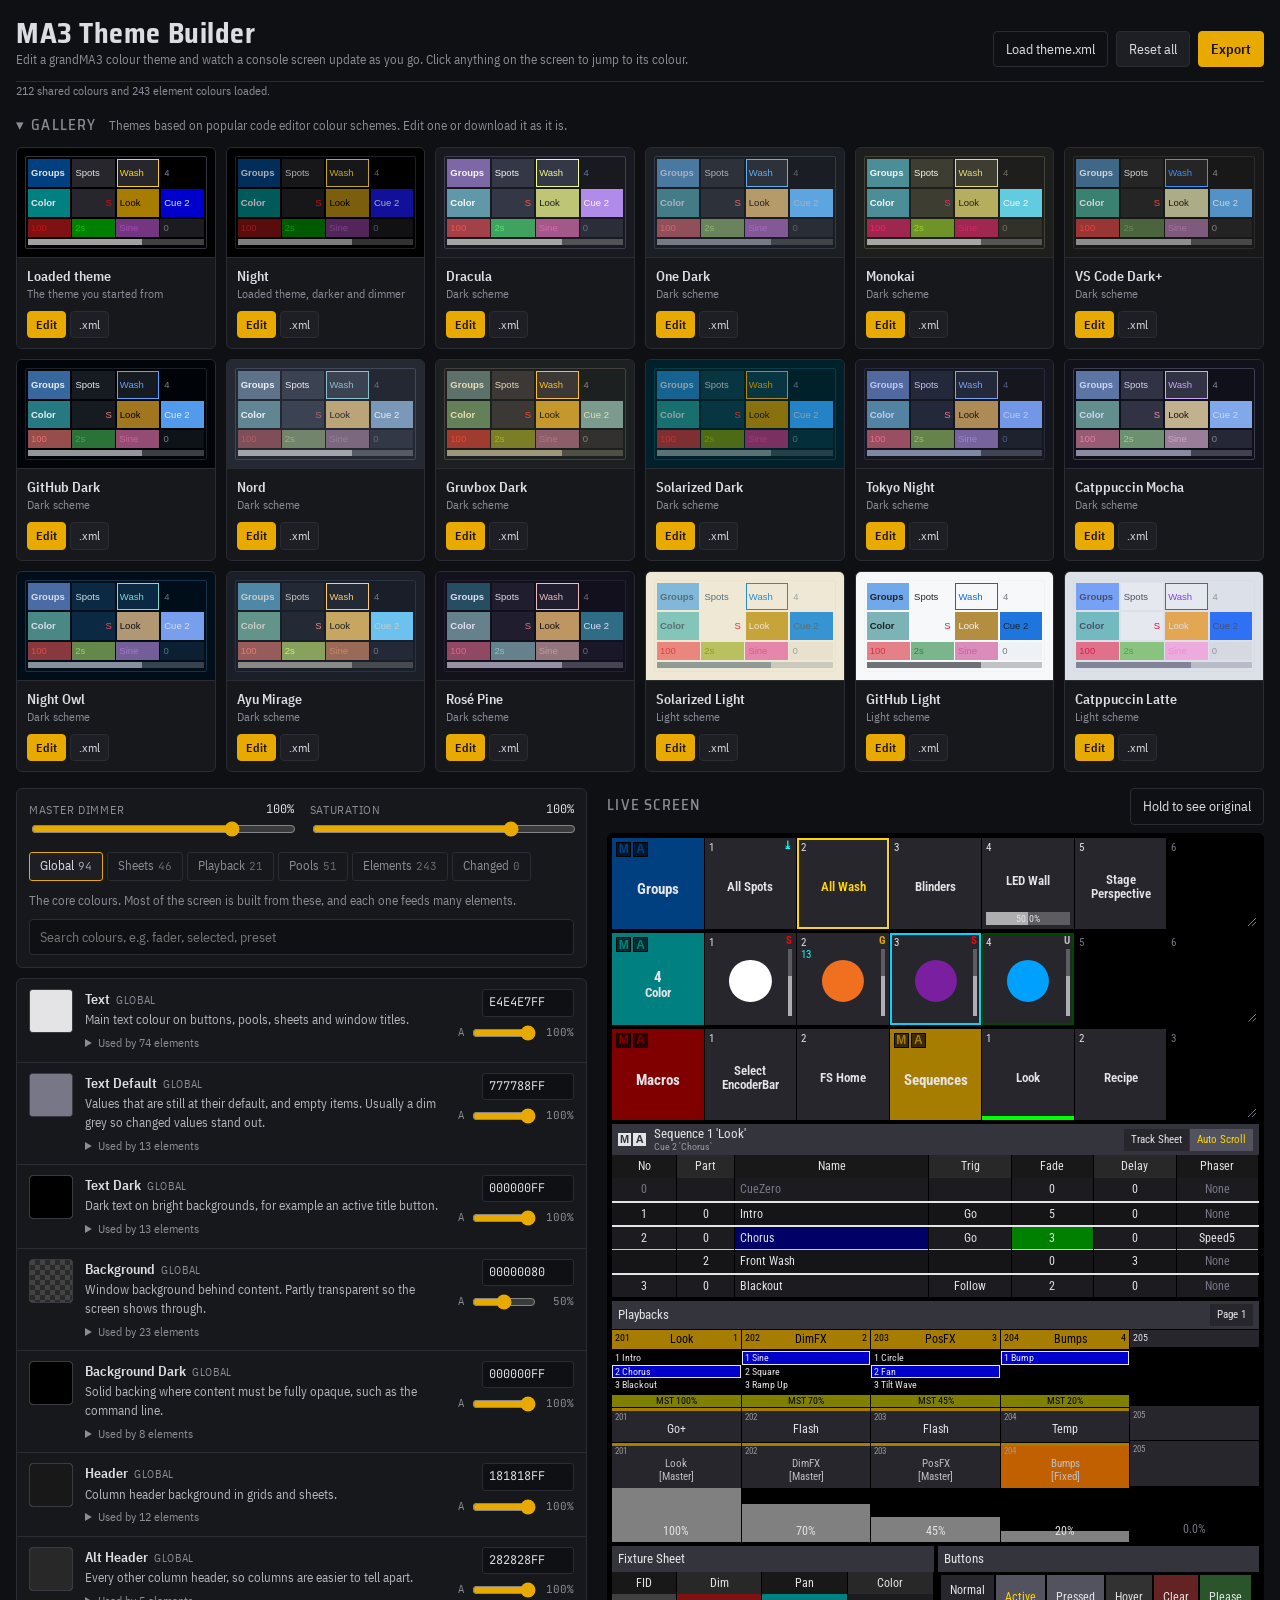
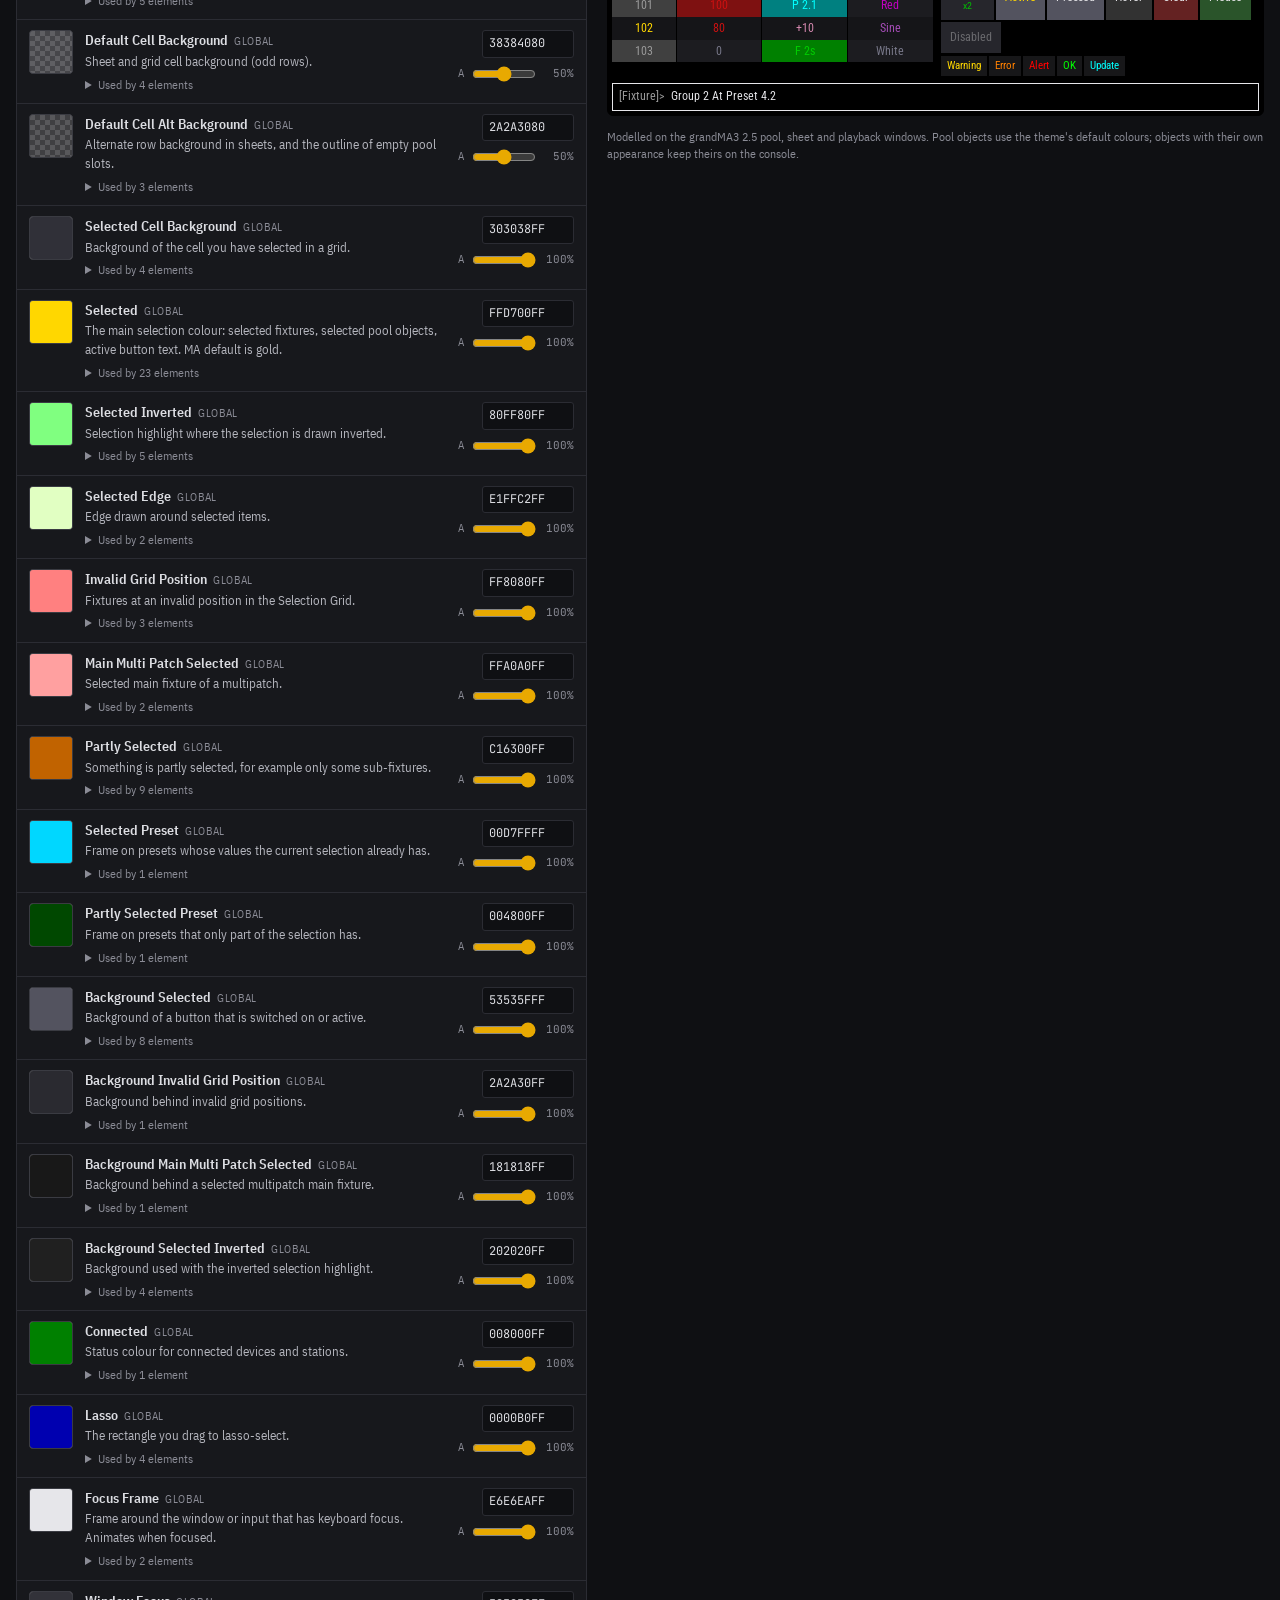
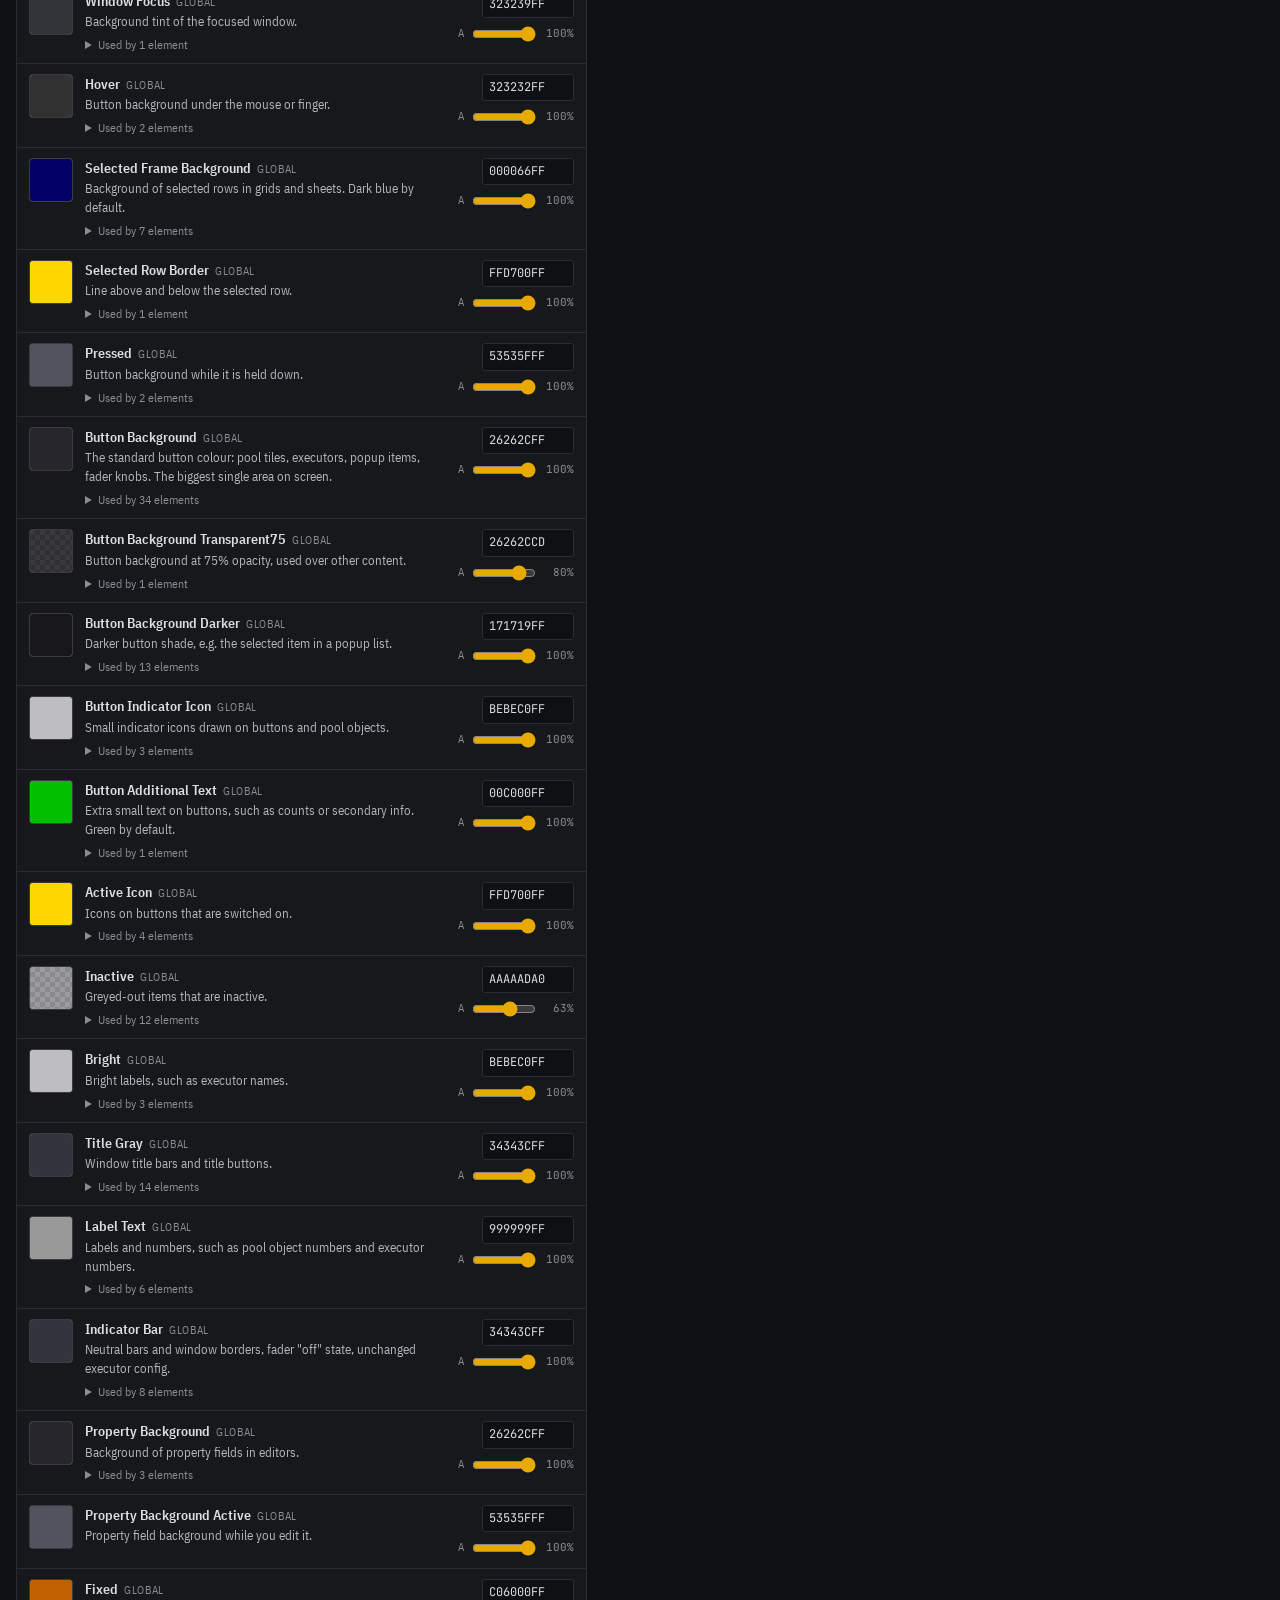
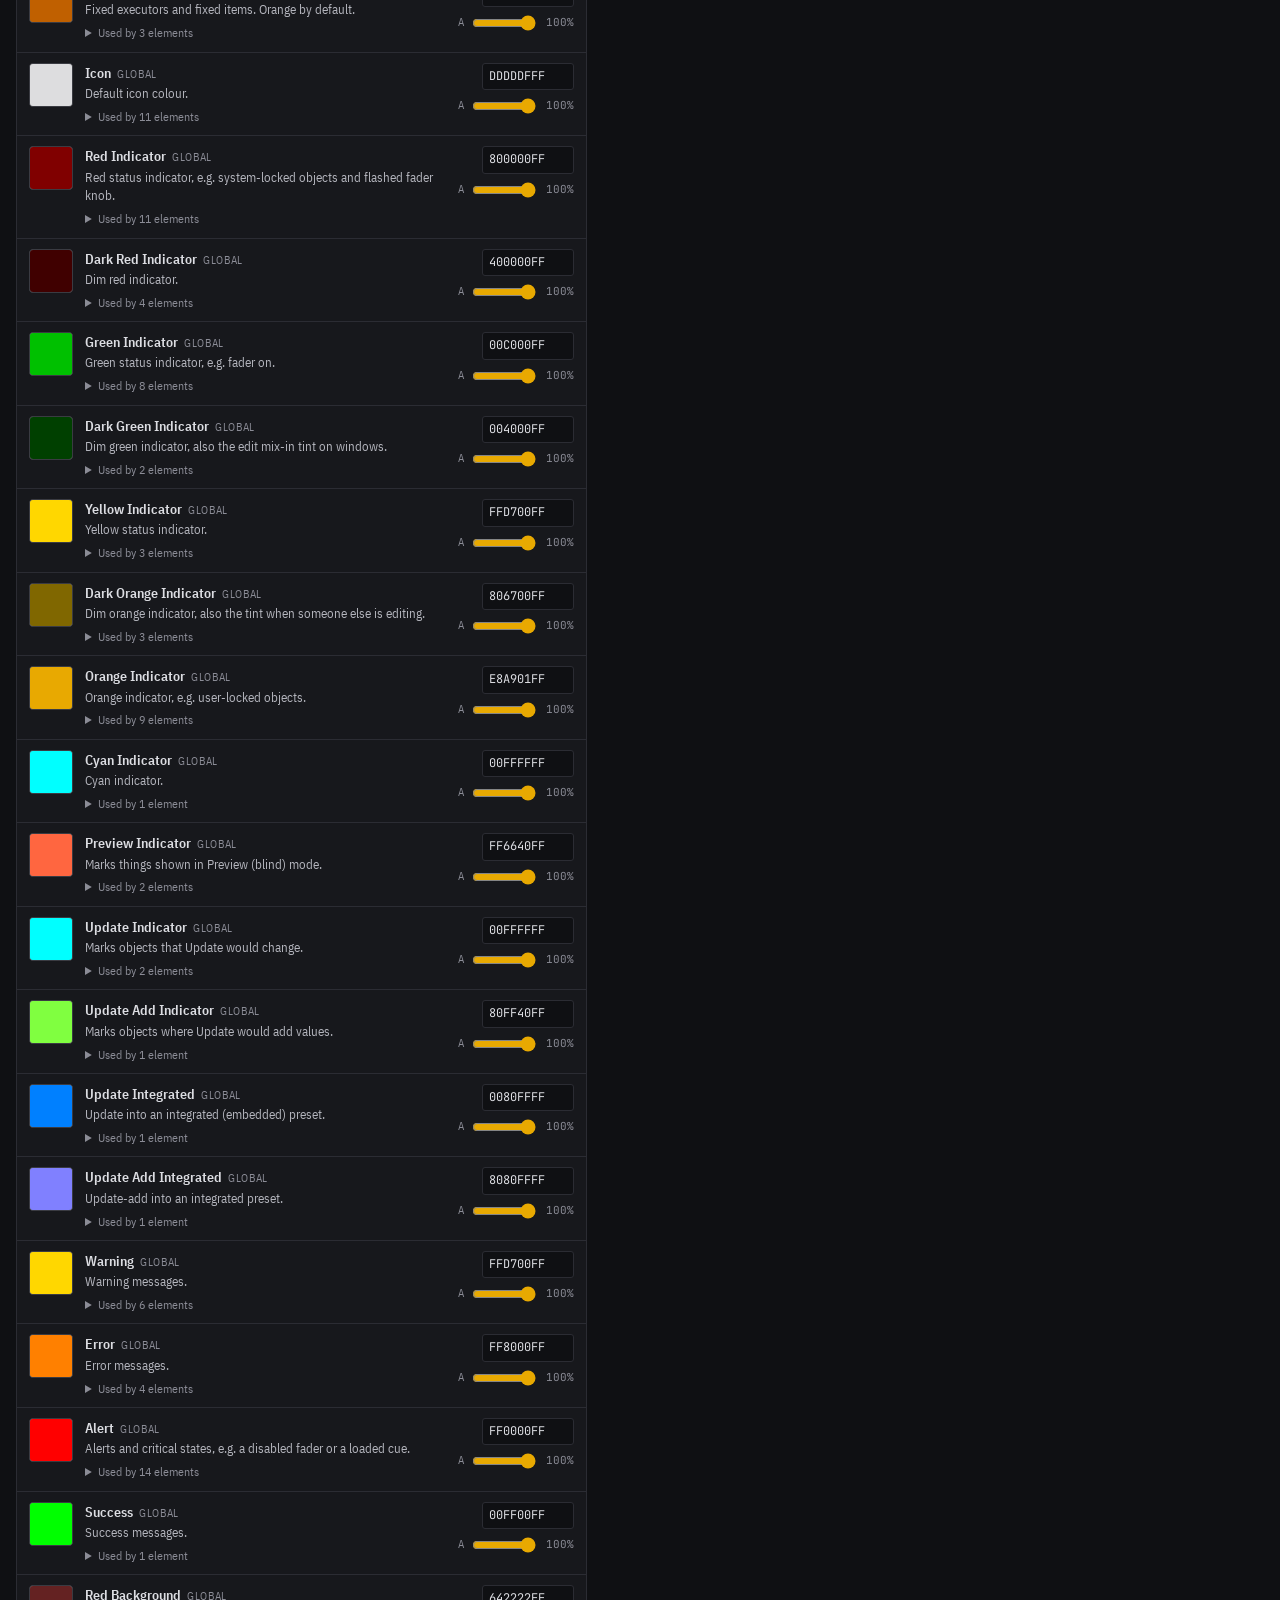
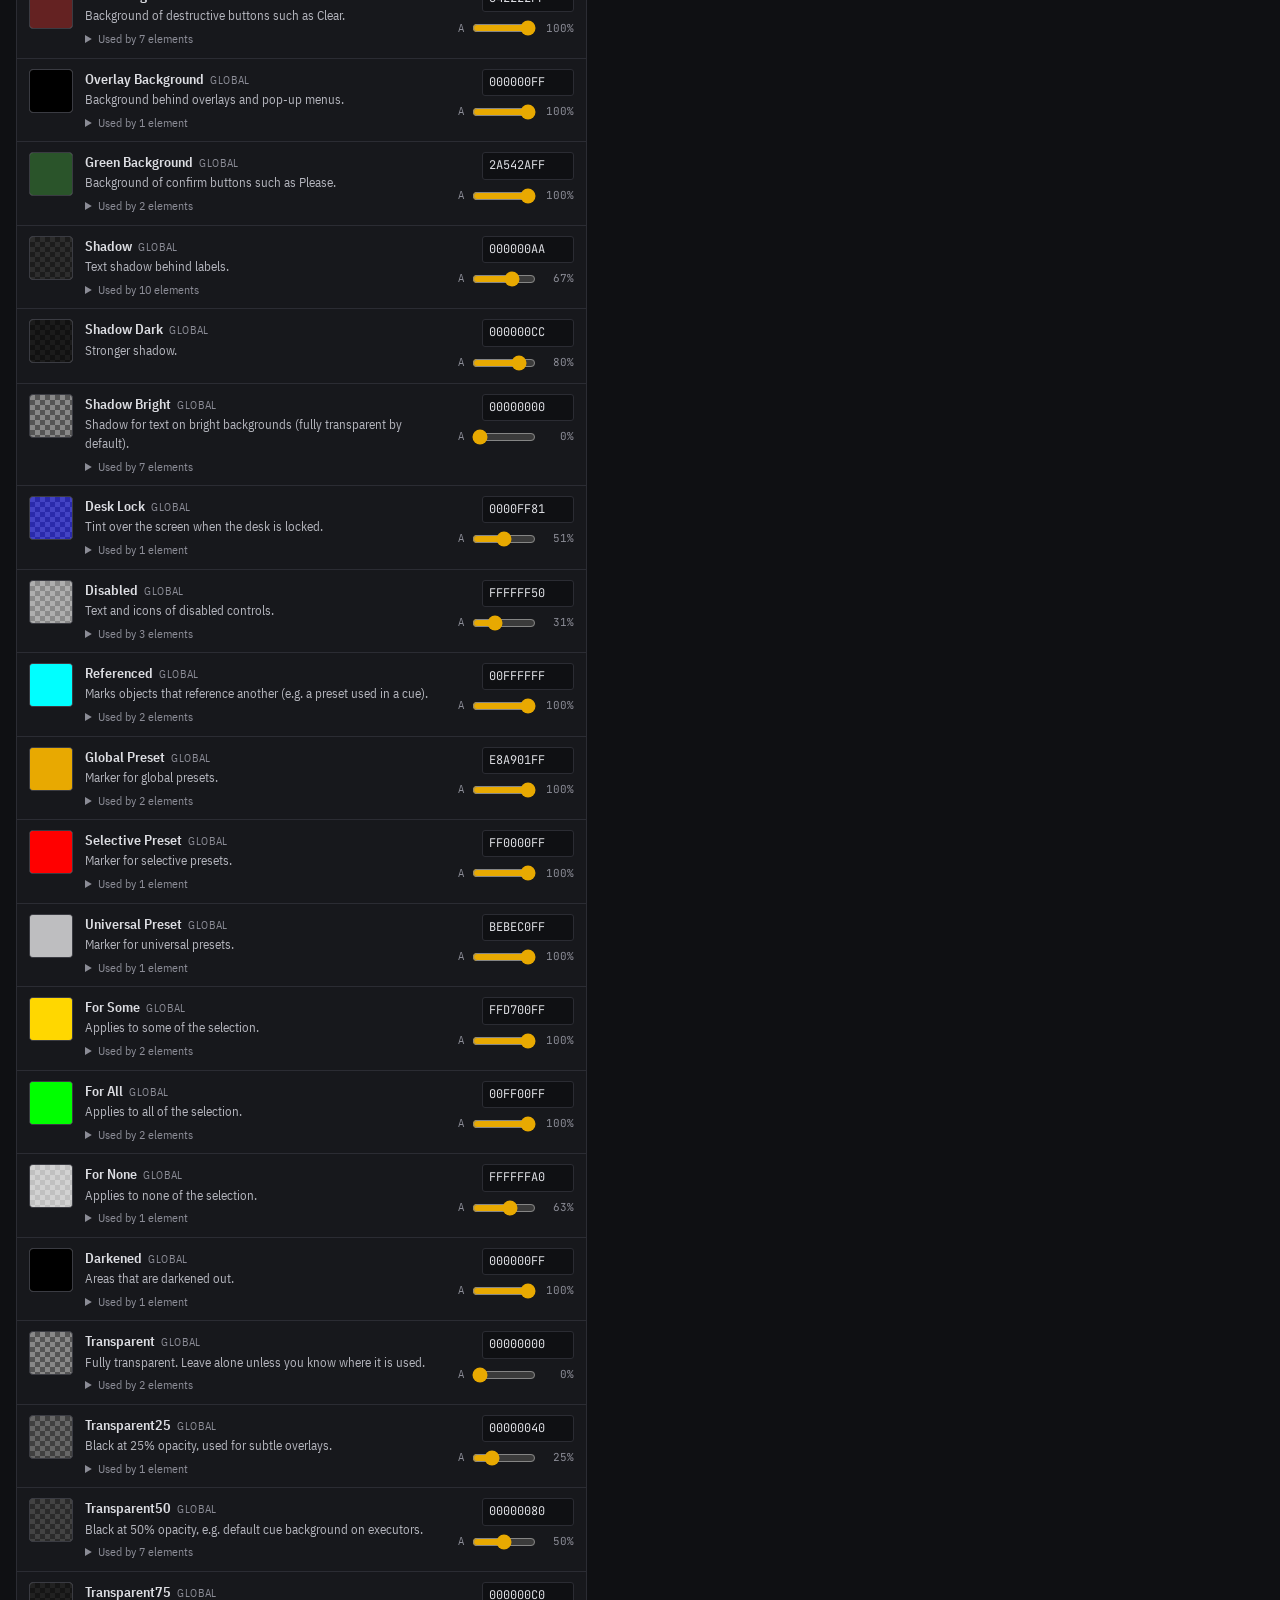
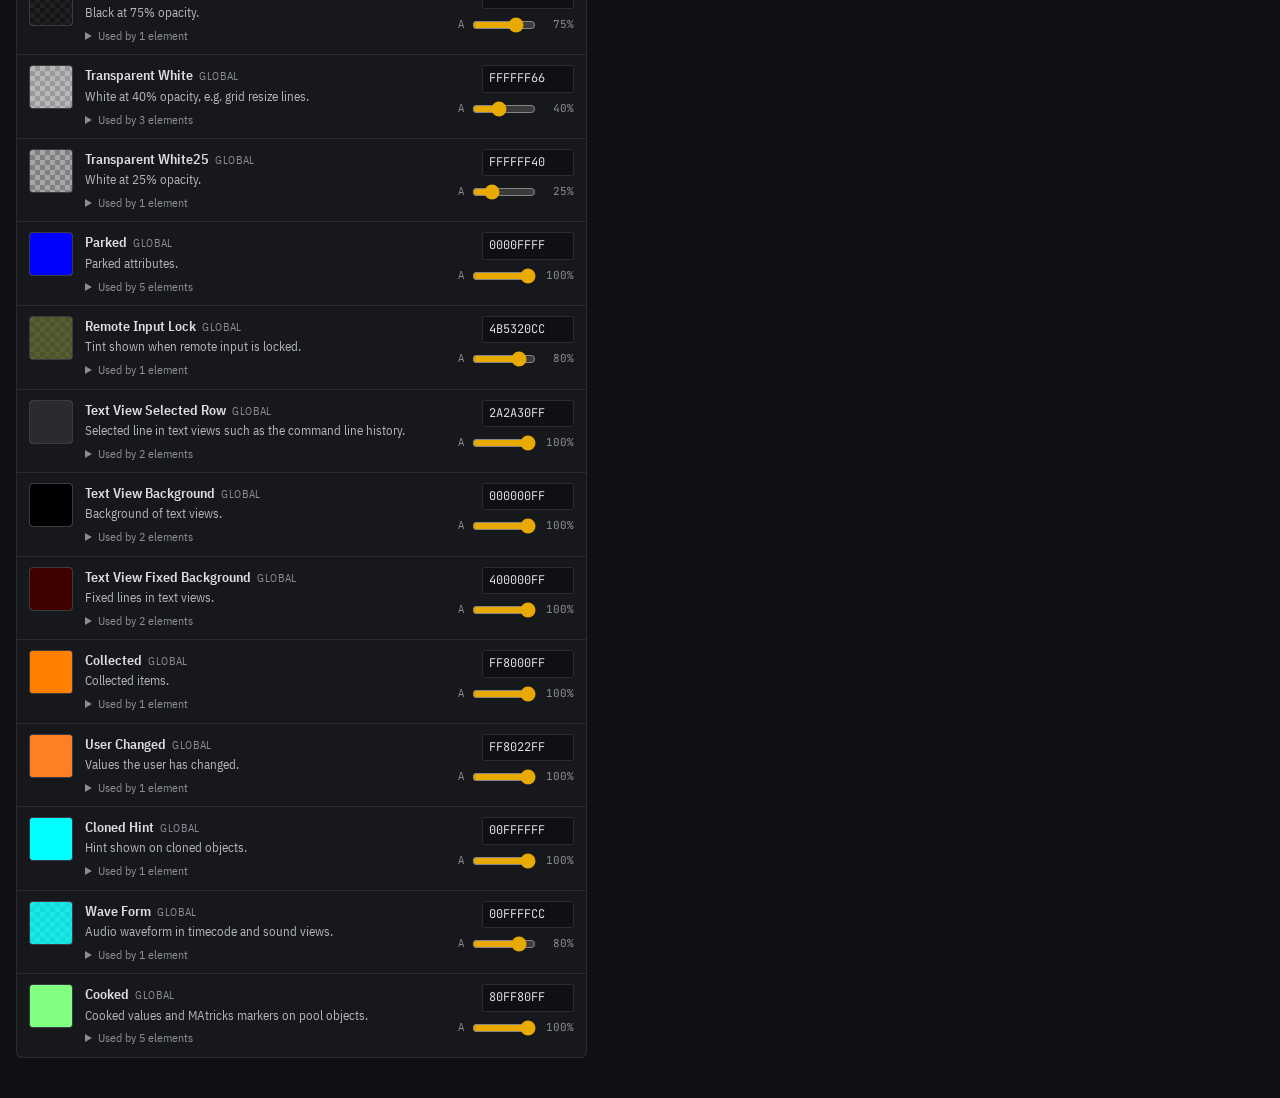
==== commit 9b53f787: "Make pool objects square" ====
--- a/index.html
+++ b/index.html
@@ -126,12 +126,12 @@
 .cols { display: grid; grid-template-columns: minmax(0, 1fr) minmax(0, 1fr); gap: 4px; }
 /* pool windows: the first cell is the pool's title object, like on the console */
 .pool { display: grid; grid-template-columns: repeat(7, minmax(0, 1fr)); gap: 1px; background: #000; }
-.ptitle { position: relative; aspect-ratio: 1 / .78; background: var(--pc); color: var(--c-Global-Text); display: grid; place-items: center; padding: 4px; text-align: center; overflow: hidden; }
+.ptitle { position: relative; aspect-ratio: 1; background: var(--pc); color: var(--c-Global-Text); display: grid; place-items: center; padding: 4px; text-align: center; overflow: hidden; }
 .malogo { position: absolute; left: 4px; top: 4px; display: flex; gap: 2px; }
 .malogo b { width: 15px; height: 15px; display: grid; place-items: center; font: 700 12px/1 Arial, sans-serif; color: var(--pc); background: rgba(0,0,0,.65); border: 1px solid rgba(0,0,0,.9); }
 .ptitle .pname { font-weight: 700; font-size: 15px; line-height: 1.1; margin-top: 12px; }
 .ptitle .pname small { display: block; font-size: 13px; font-weight: 700; }
-.pt { position: relative; aspect-ratio: 1 / .78; background: var(--c-Global-ButtonBackground); color: var(--c-Global-Text); overflow: hidden; }
+.pt { position: relative; aspect-ratio: 1; background: var(--c-Global-ButtonBackground); color: var(--c-Global-Text); overflow: hidden; }
 .pt .no { position: absolute; left: 4px; top: 2px; font-size: 11px; color: var(--c-Global-Text); }
 .pt .nm { position: absolute; inset: 14px 3px 6px; display: grid; place-items: center; text-align: center; font-size: 13px; line-height: 1.1; }
 .pt .ind { position: absolute; right: 4px; top: 1px; font-size: 11px; font-weight: 700; line-height: 1.2; }
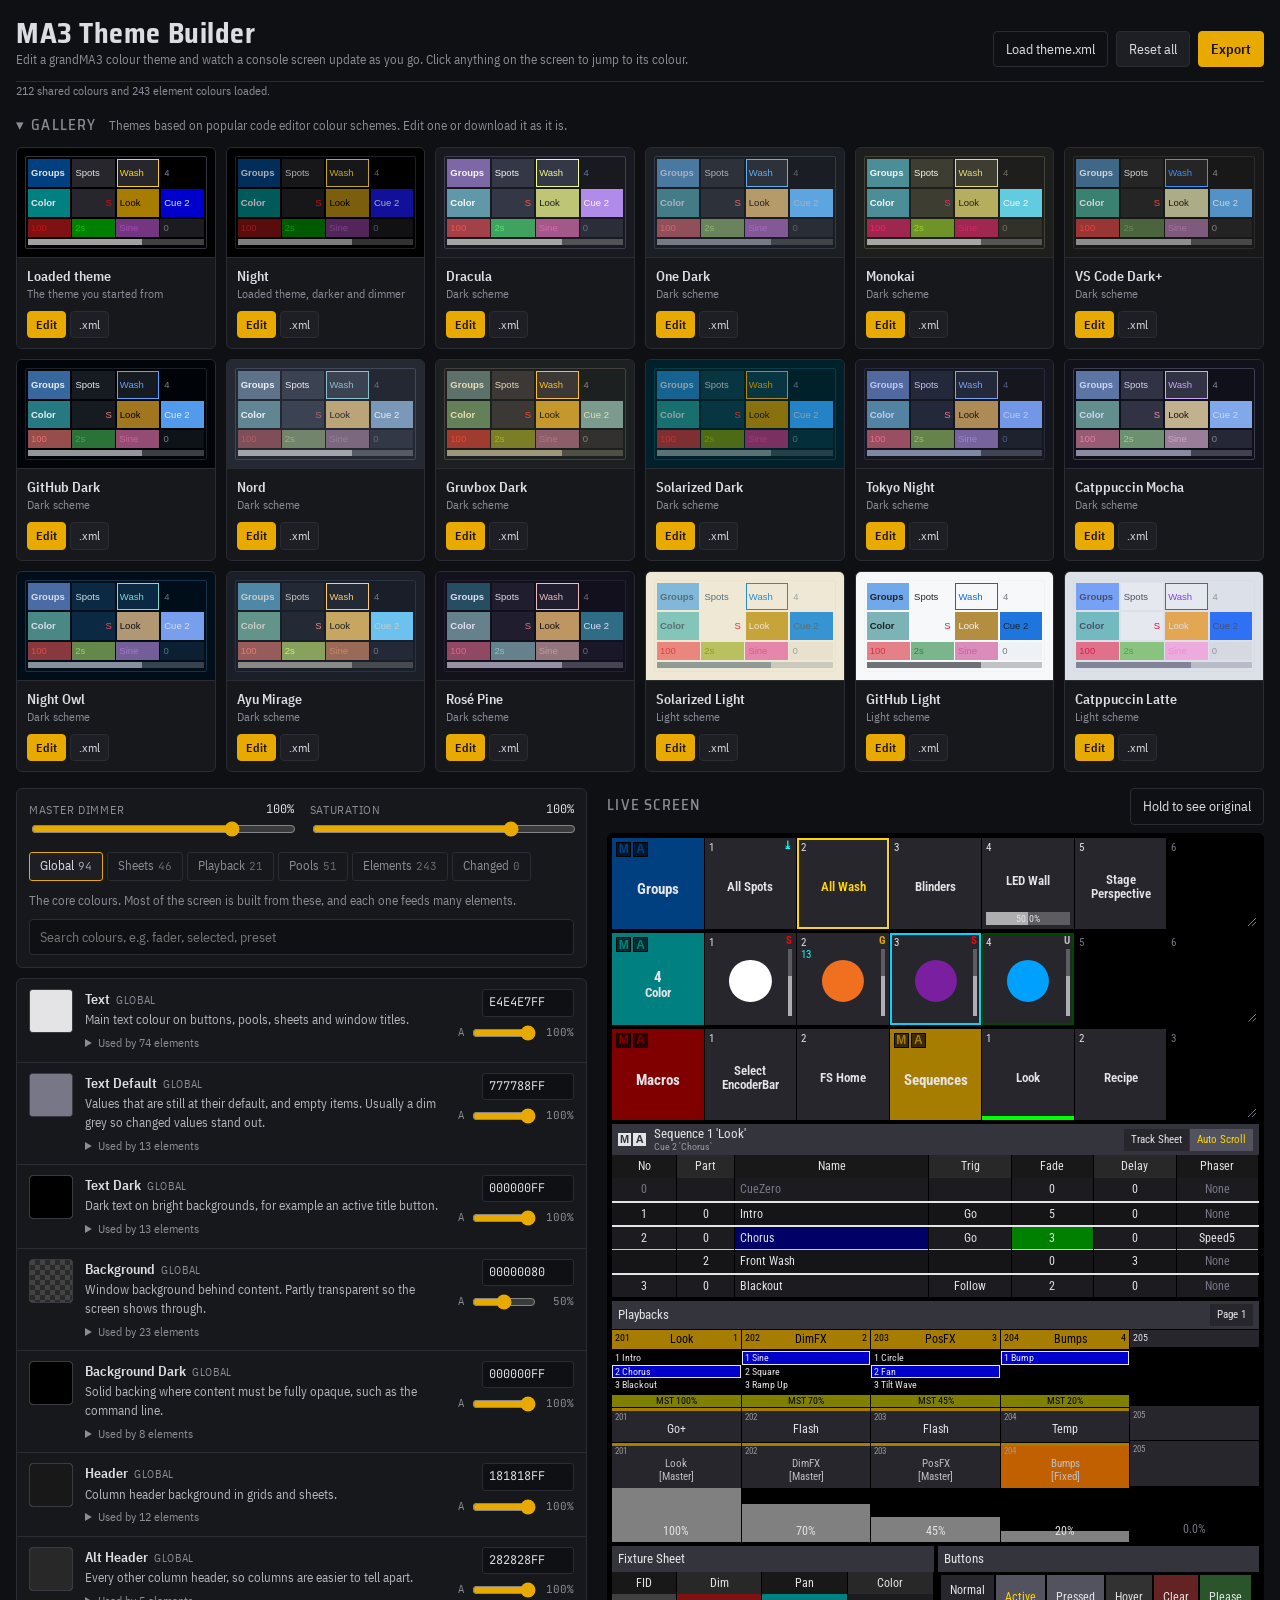
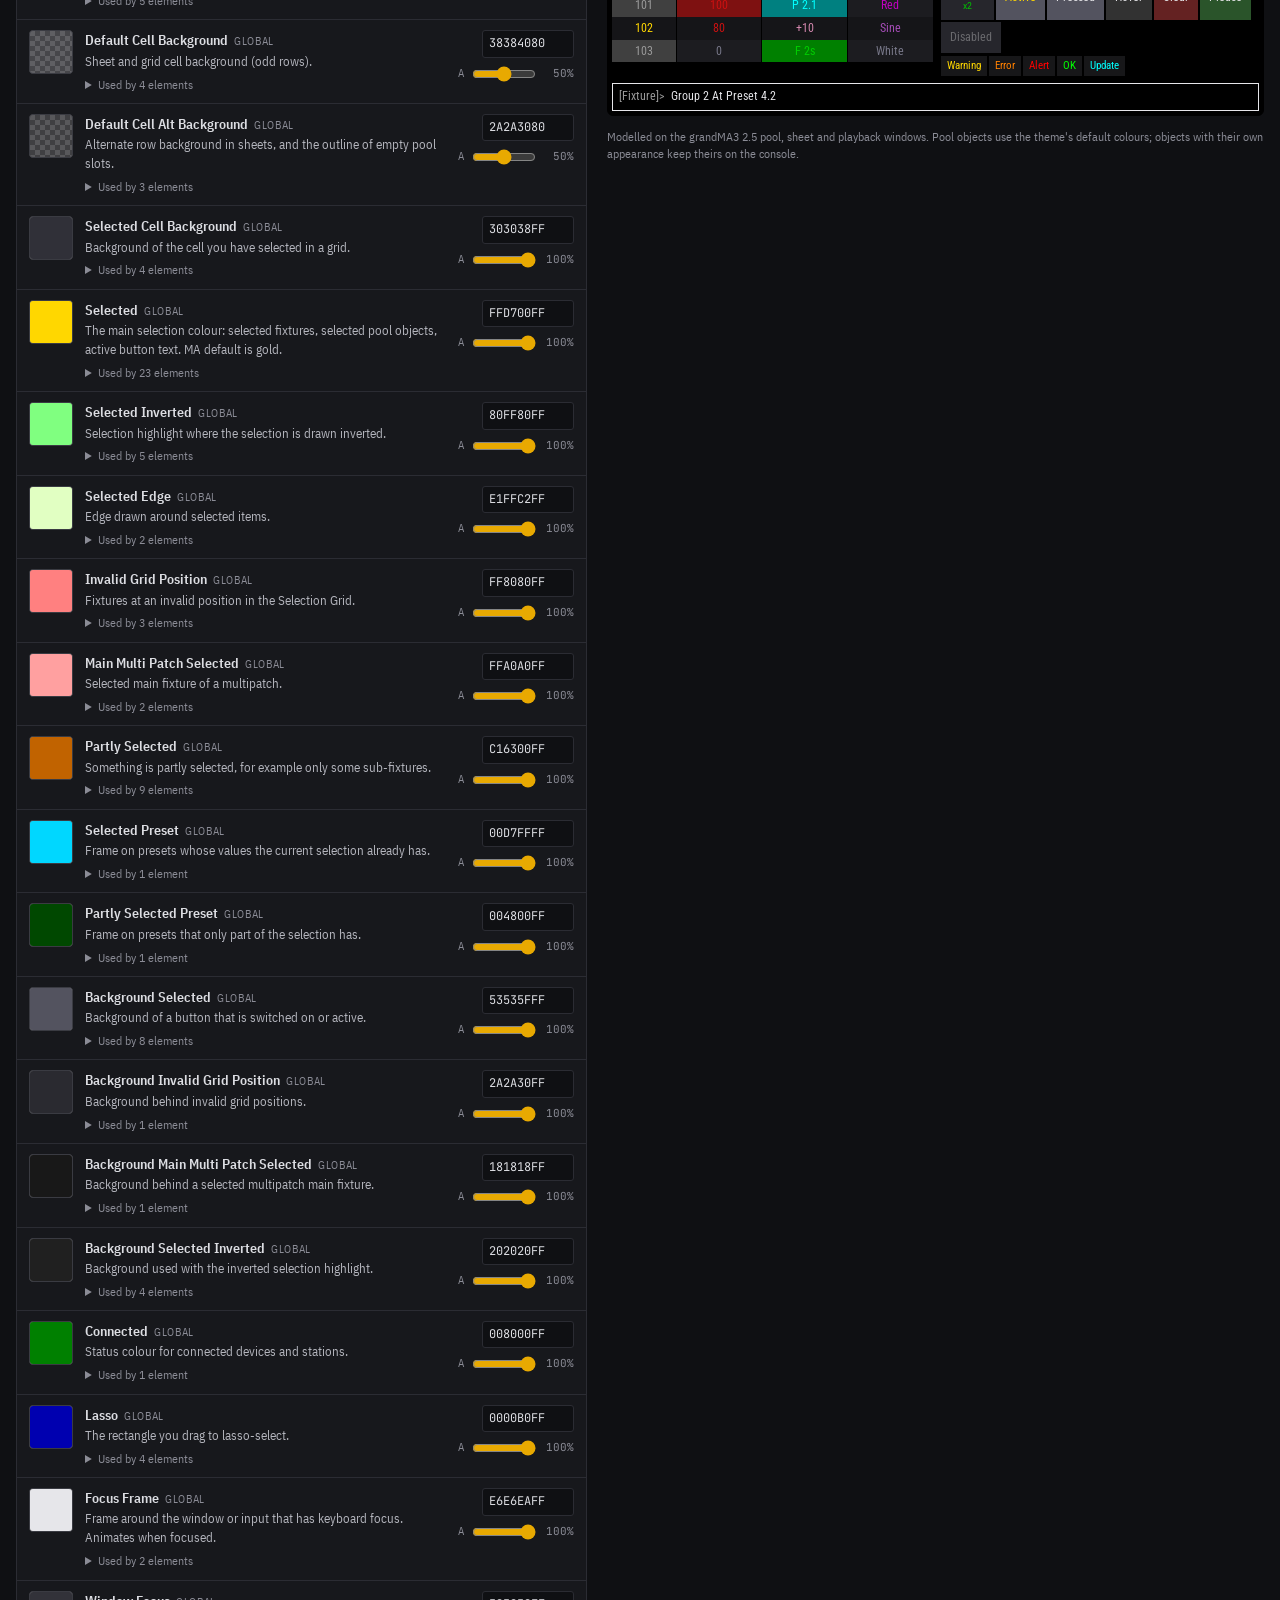
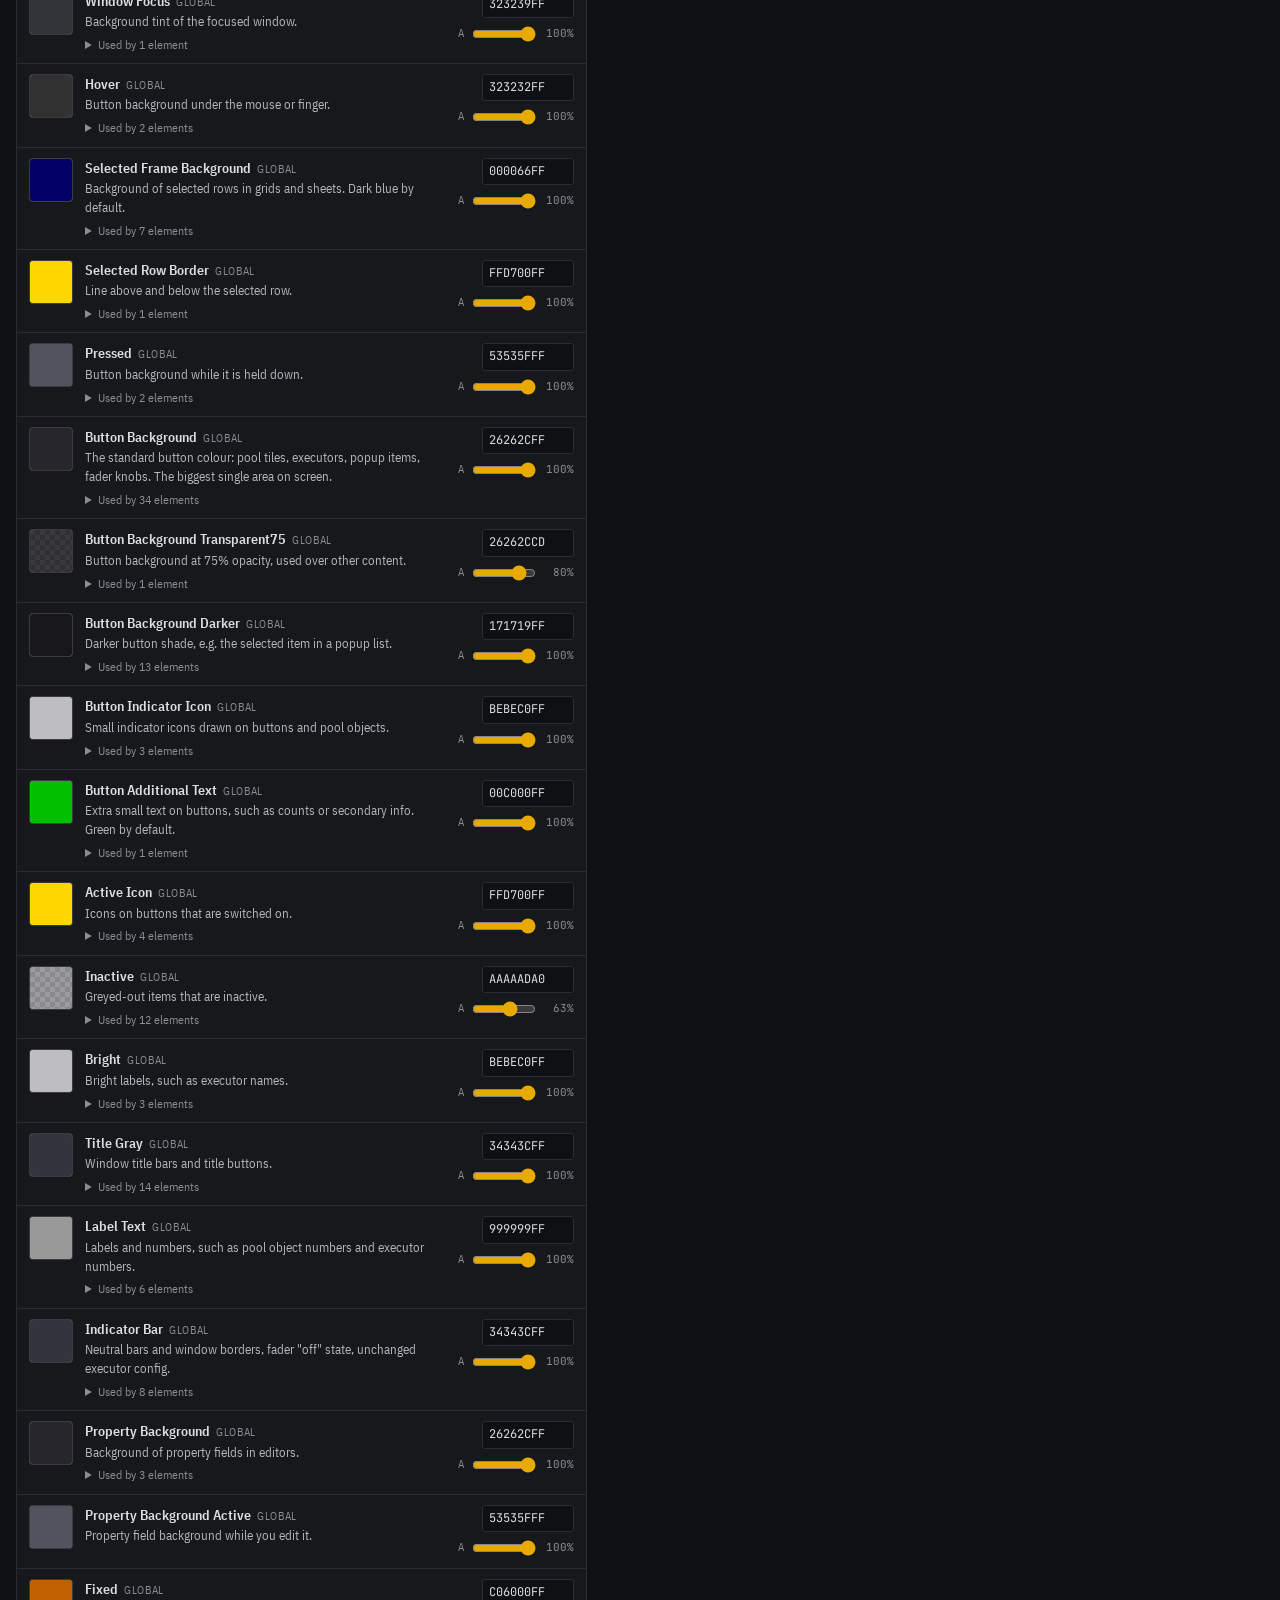
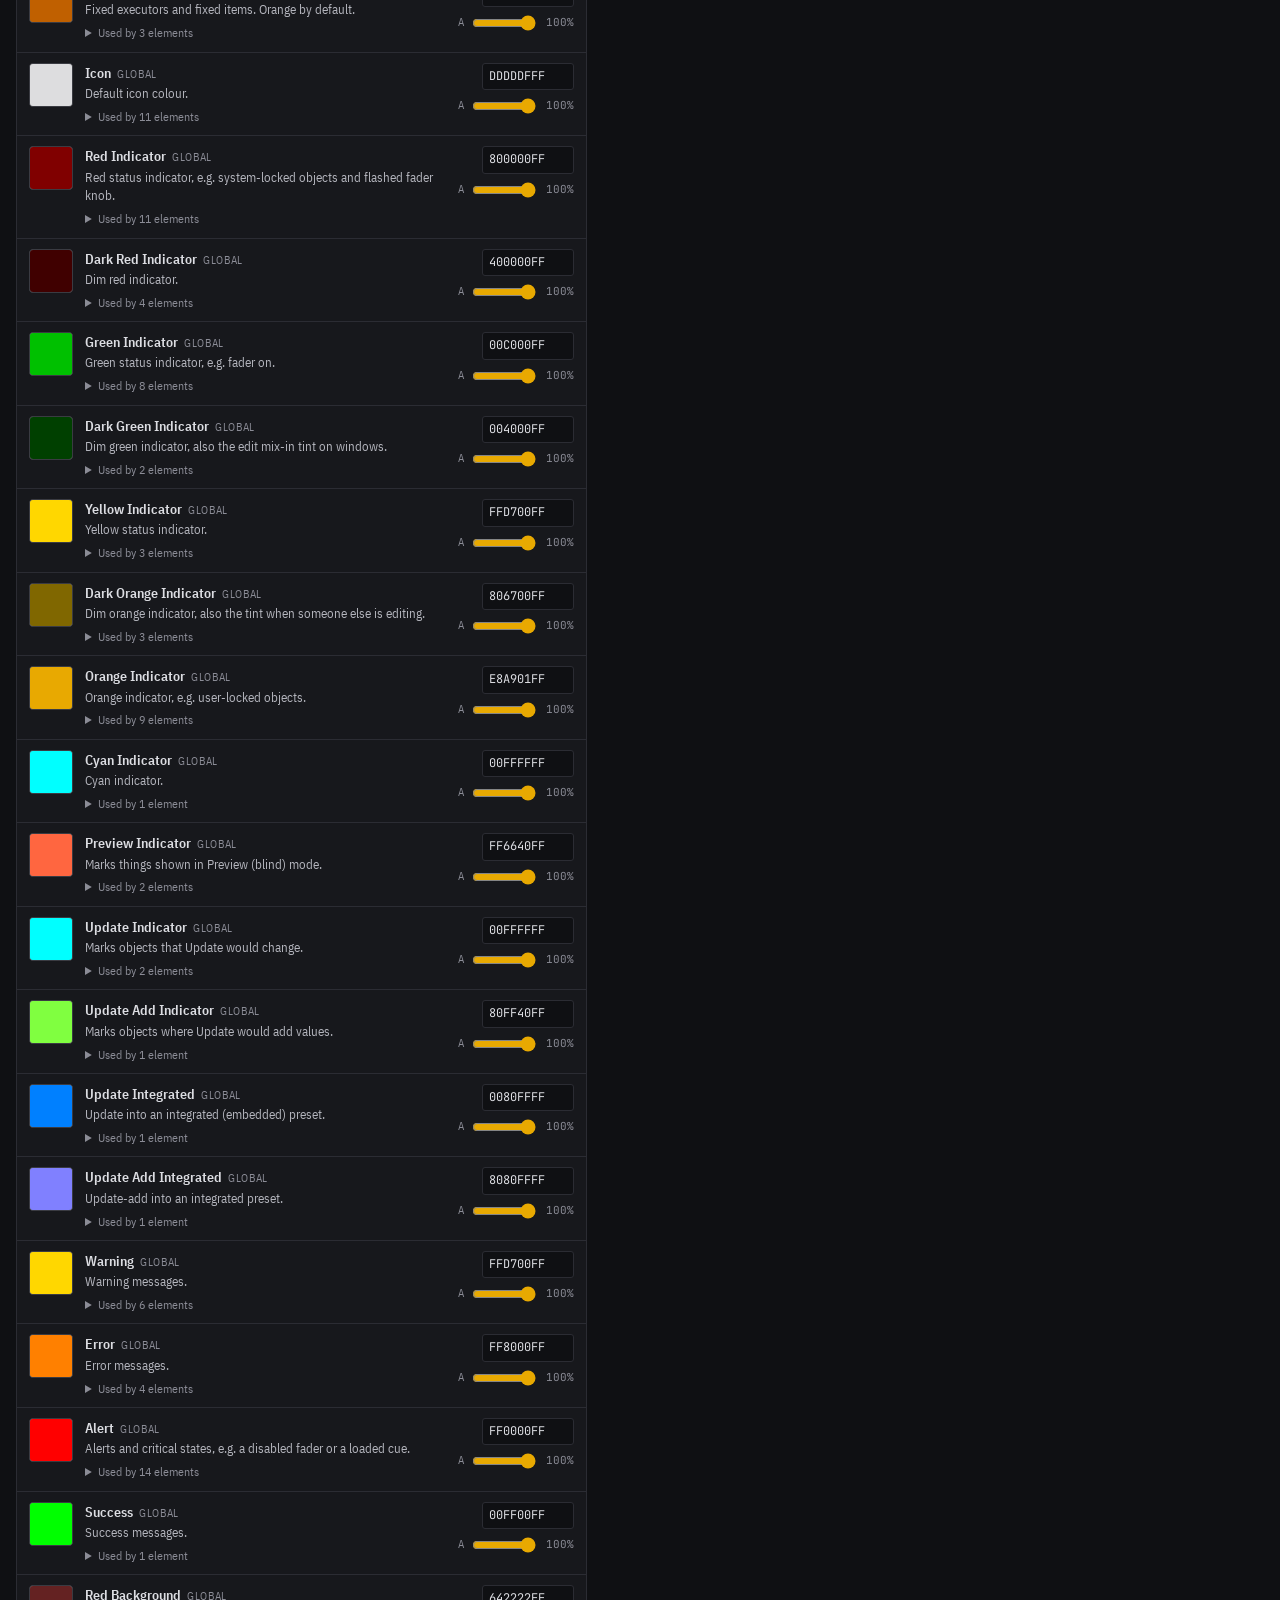
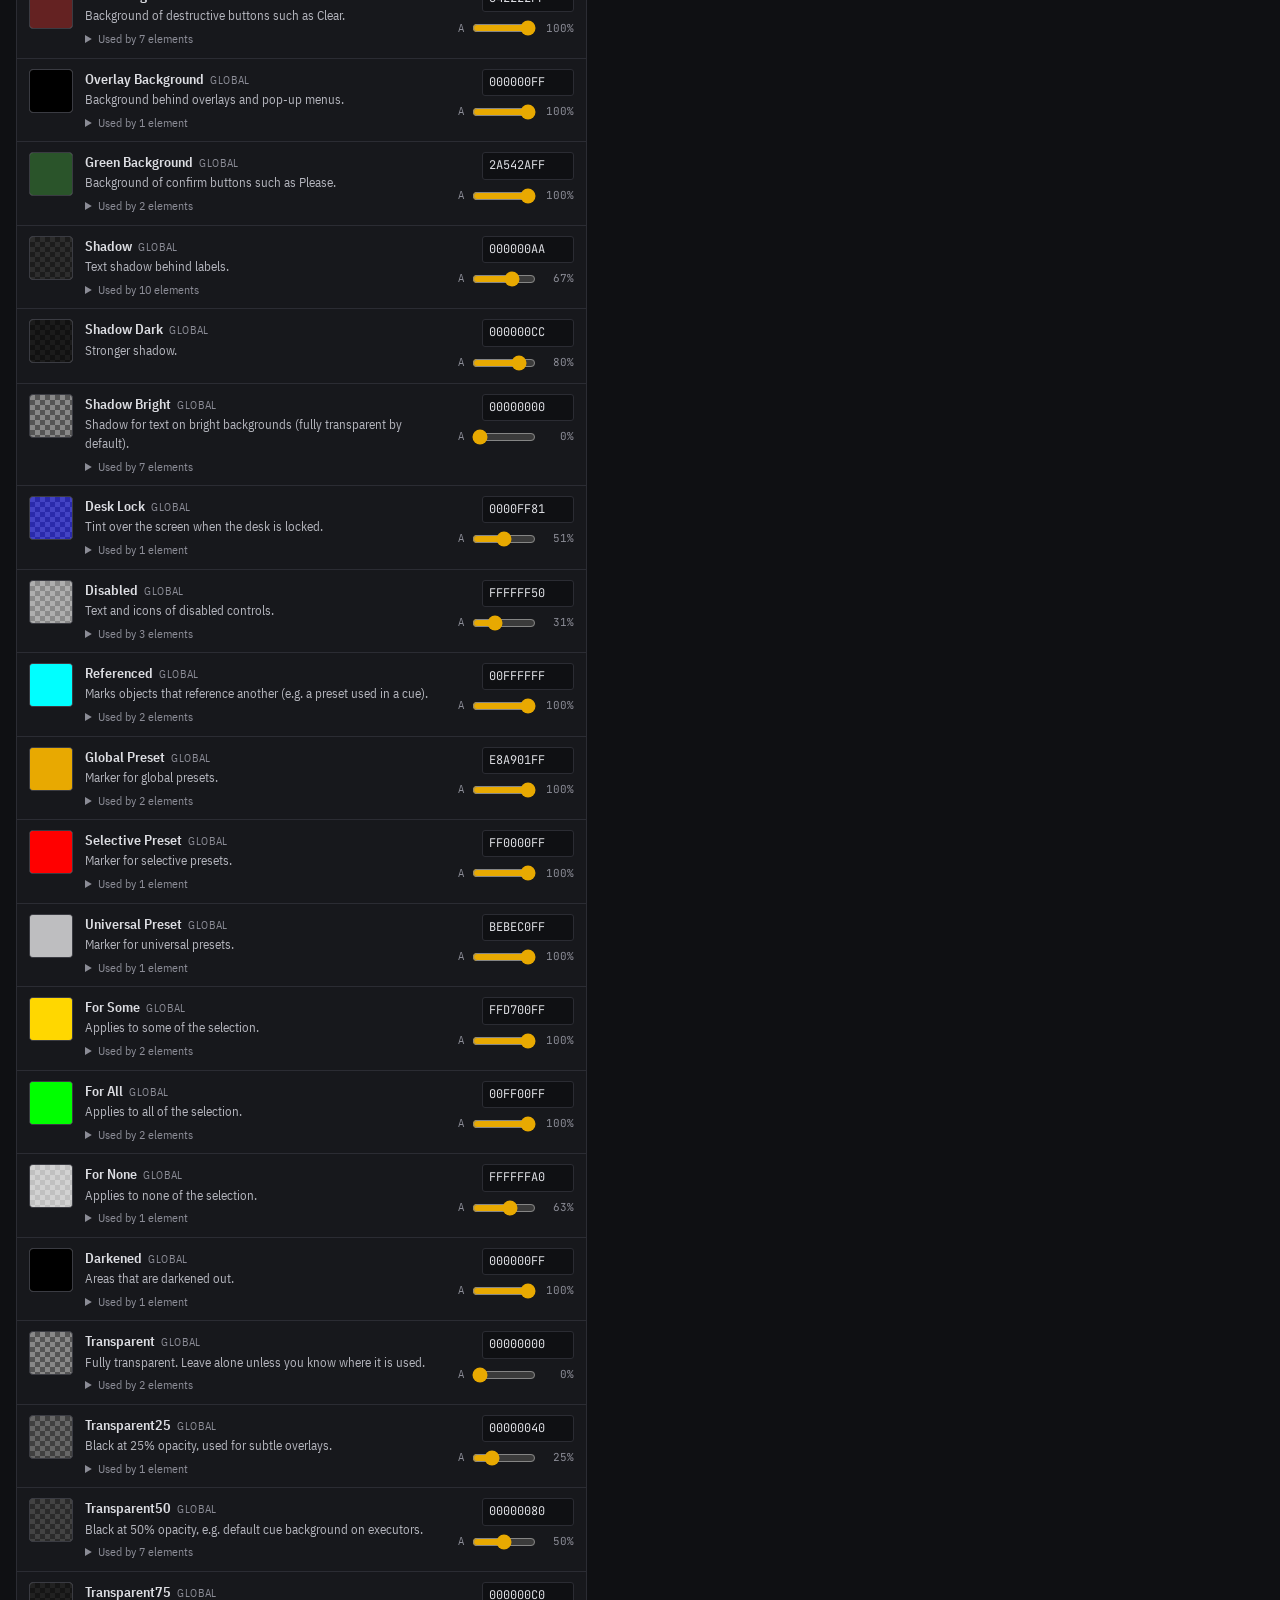
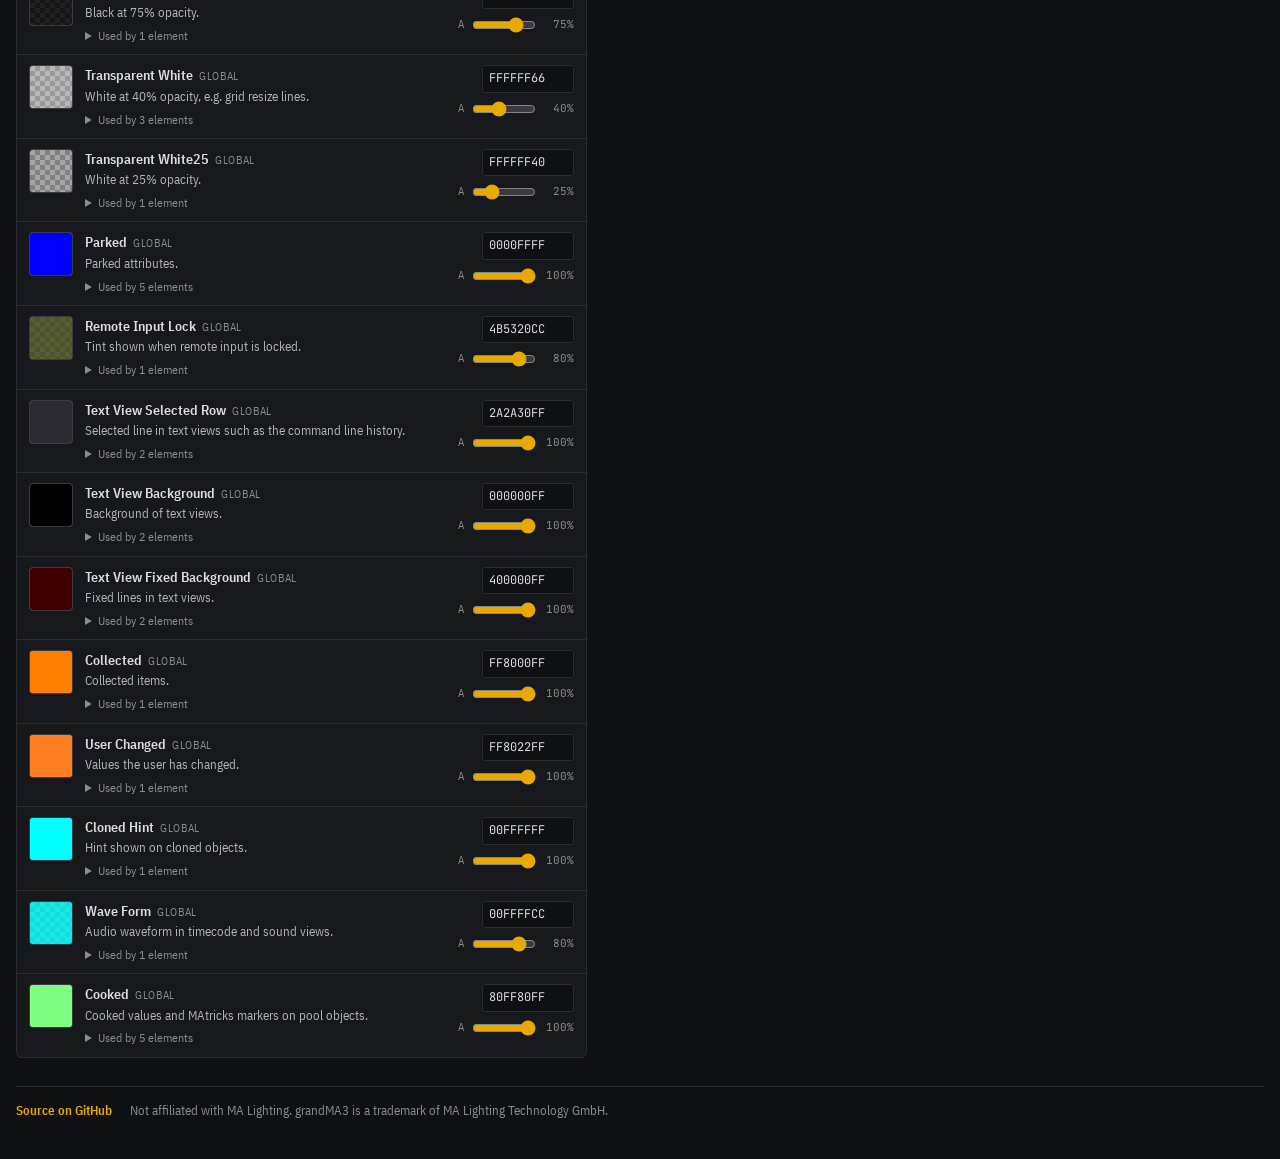
==== commit 95cfb888: "Link the GitHub repo in a page footer" ====
--- a/index.html
+++ b/index.html
@@ -107,6 +107,11 @@
 .gmeta p { margin: 0; font-size: 11.5px; color: var(--muted); }
 .gbtns { display: flex; gap: 4px; flex-shrink: 0; }
 .gbtns .btn { padding: 4px 8px; font-size: 12px; }
+
+/* ---------- footer ---------- */
+.foot { margin-top: 28px; padding-top: 14px; border-top: 1px solid var(--line); display: flex; flex-wrap: wrap; gap: 6px 18px; font-size: 12.5px; color: var(--muted); }
+.foot a { color: var(--accent); text-decoration: none; font-weight: 600; }
+.foot a:hover { text-decoration: underline; }
 
 /* ---------- export panel ---------- */
 .exportBox { margin-top: 10px; background: var(--panel); border: 1px solid var(--line); border-radius: 6px; padding: 12px; display: grid; gap: 8px; }
@@ -384,6 +389,10 @@
       <p class="hint">Modelled on the grandMA3 2.5 pool, sheet and playback windows. Pool objects use the theme's default colours; objects with their own appearance keep theirs on the console.</p>
     </aside>
   </div>
+  <footer class="foot">
+    <a href="https://github.com/jaylenjinx/ma3-theme-builder">Source on GitHub</a>
+    <span>Not affiliated with MA Lighting. grandMA3 is a trademark of MA Lighting Technology GmbH.</span>
+  </footer>
 </div>
 
 <script>
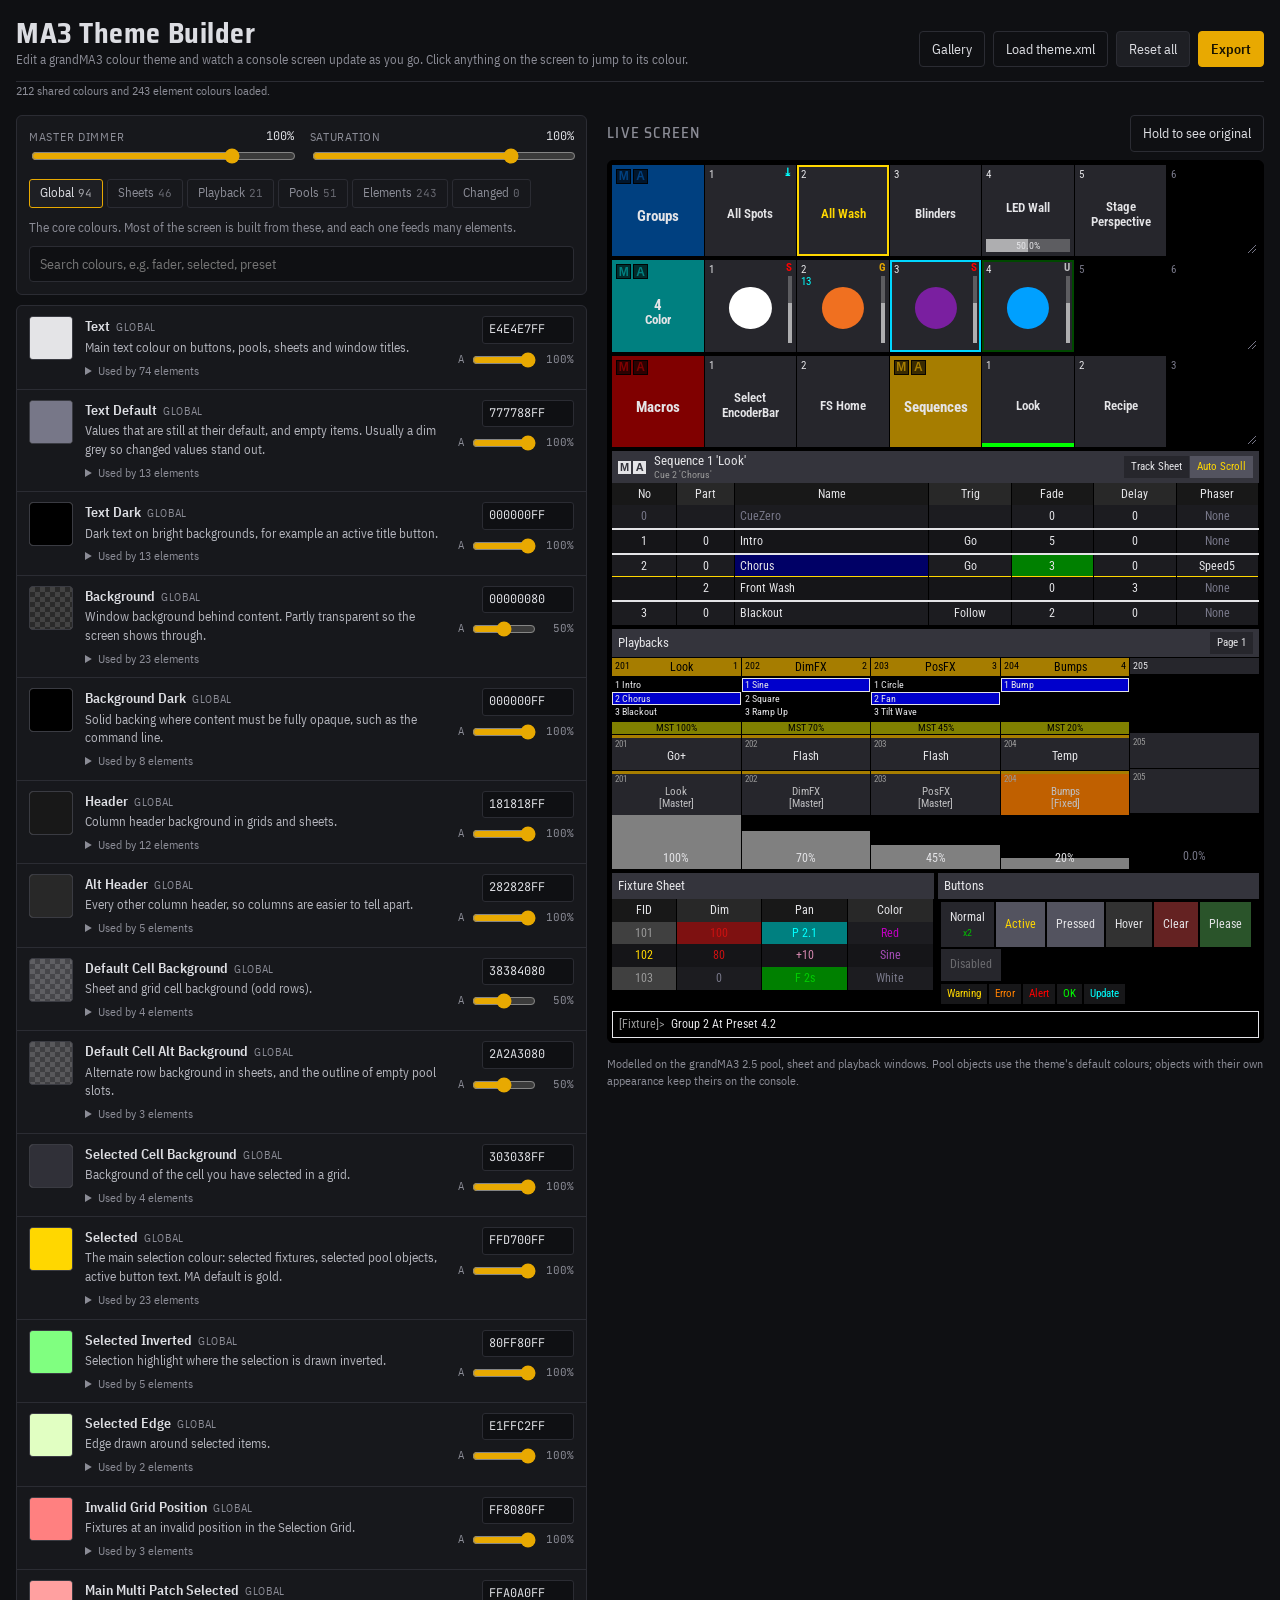
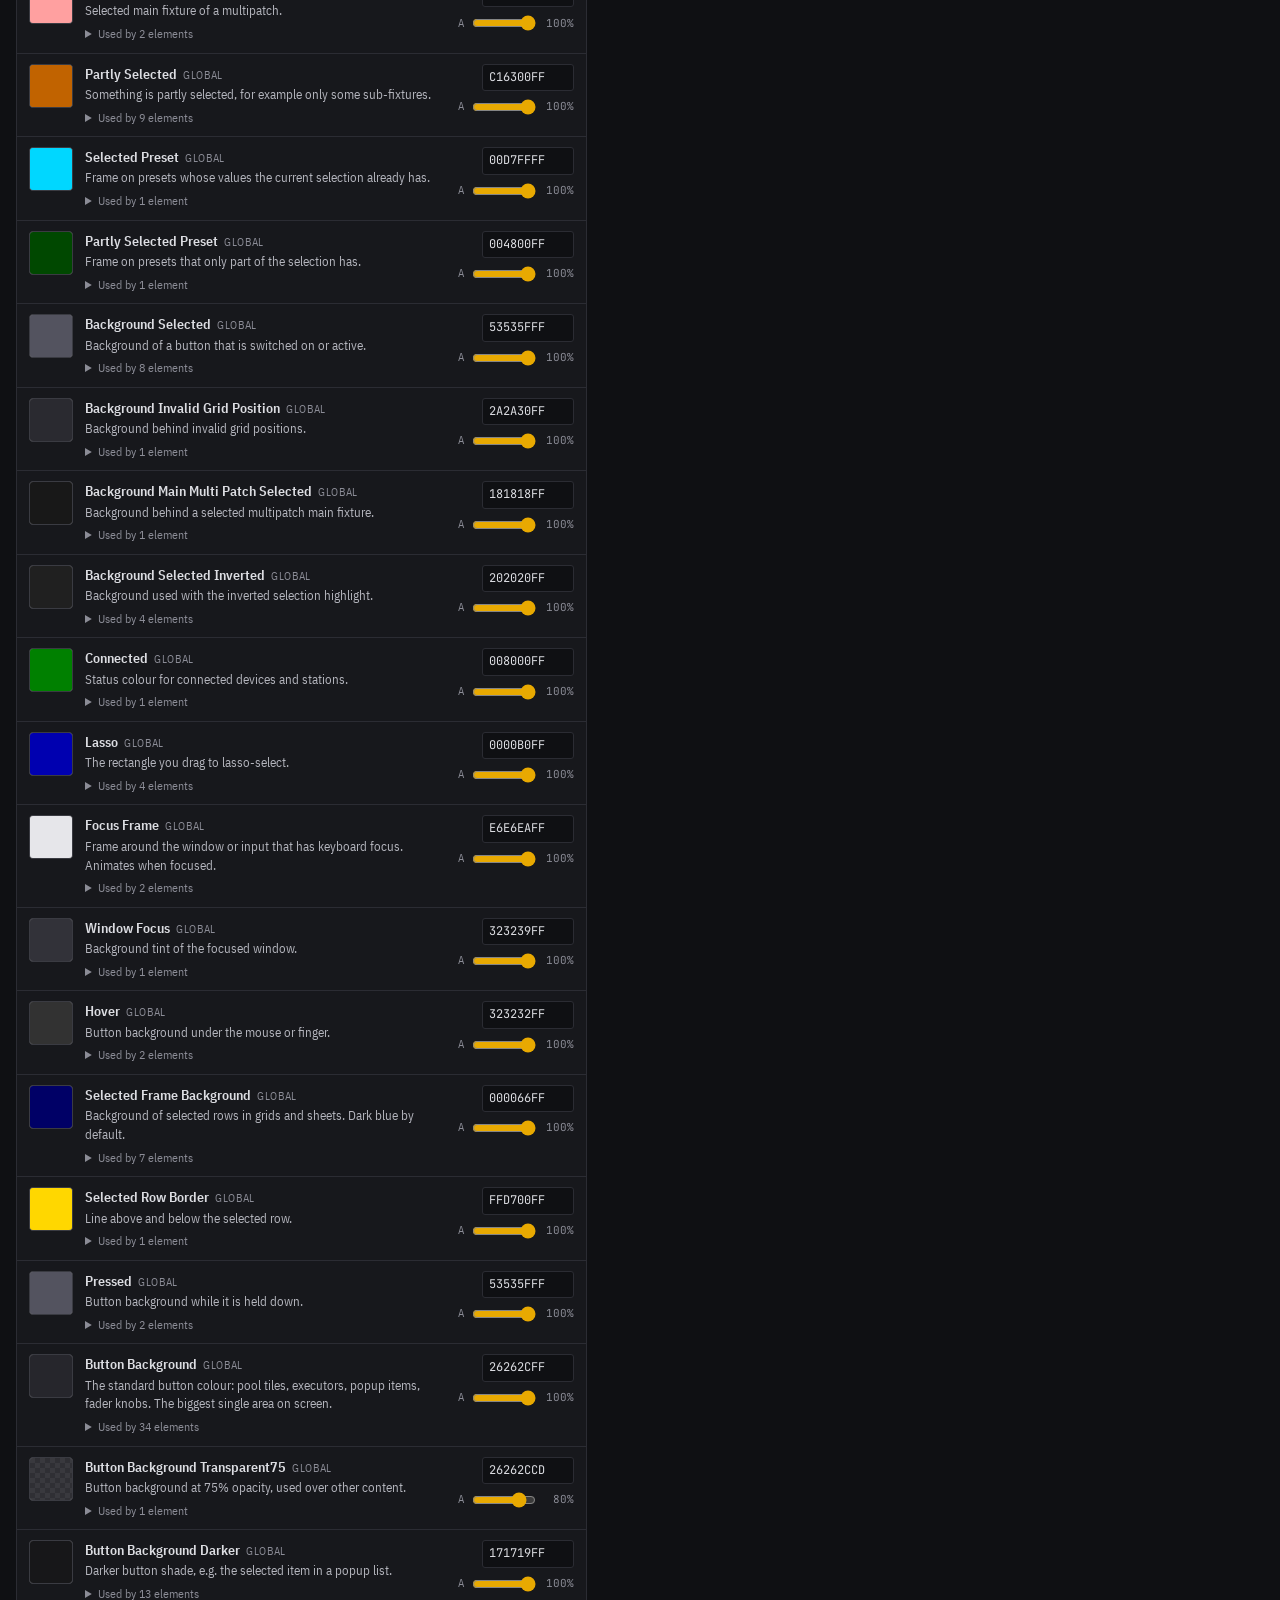
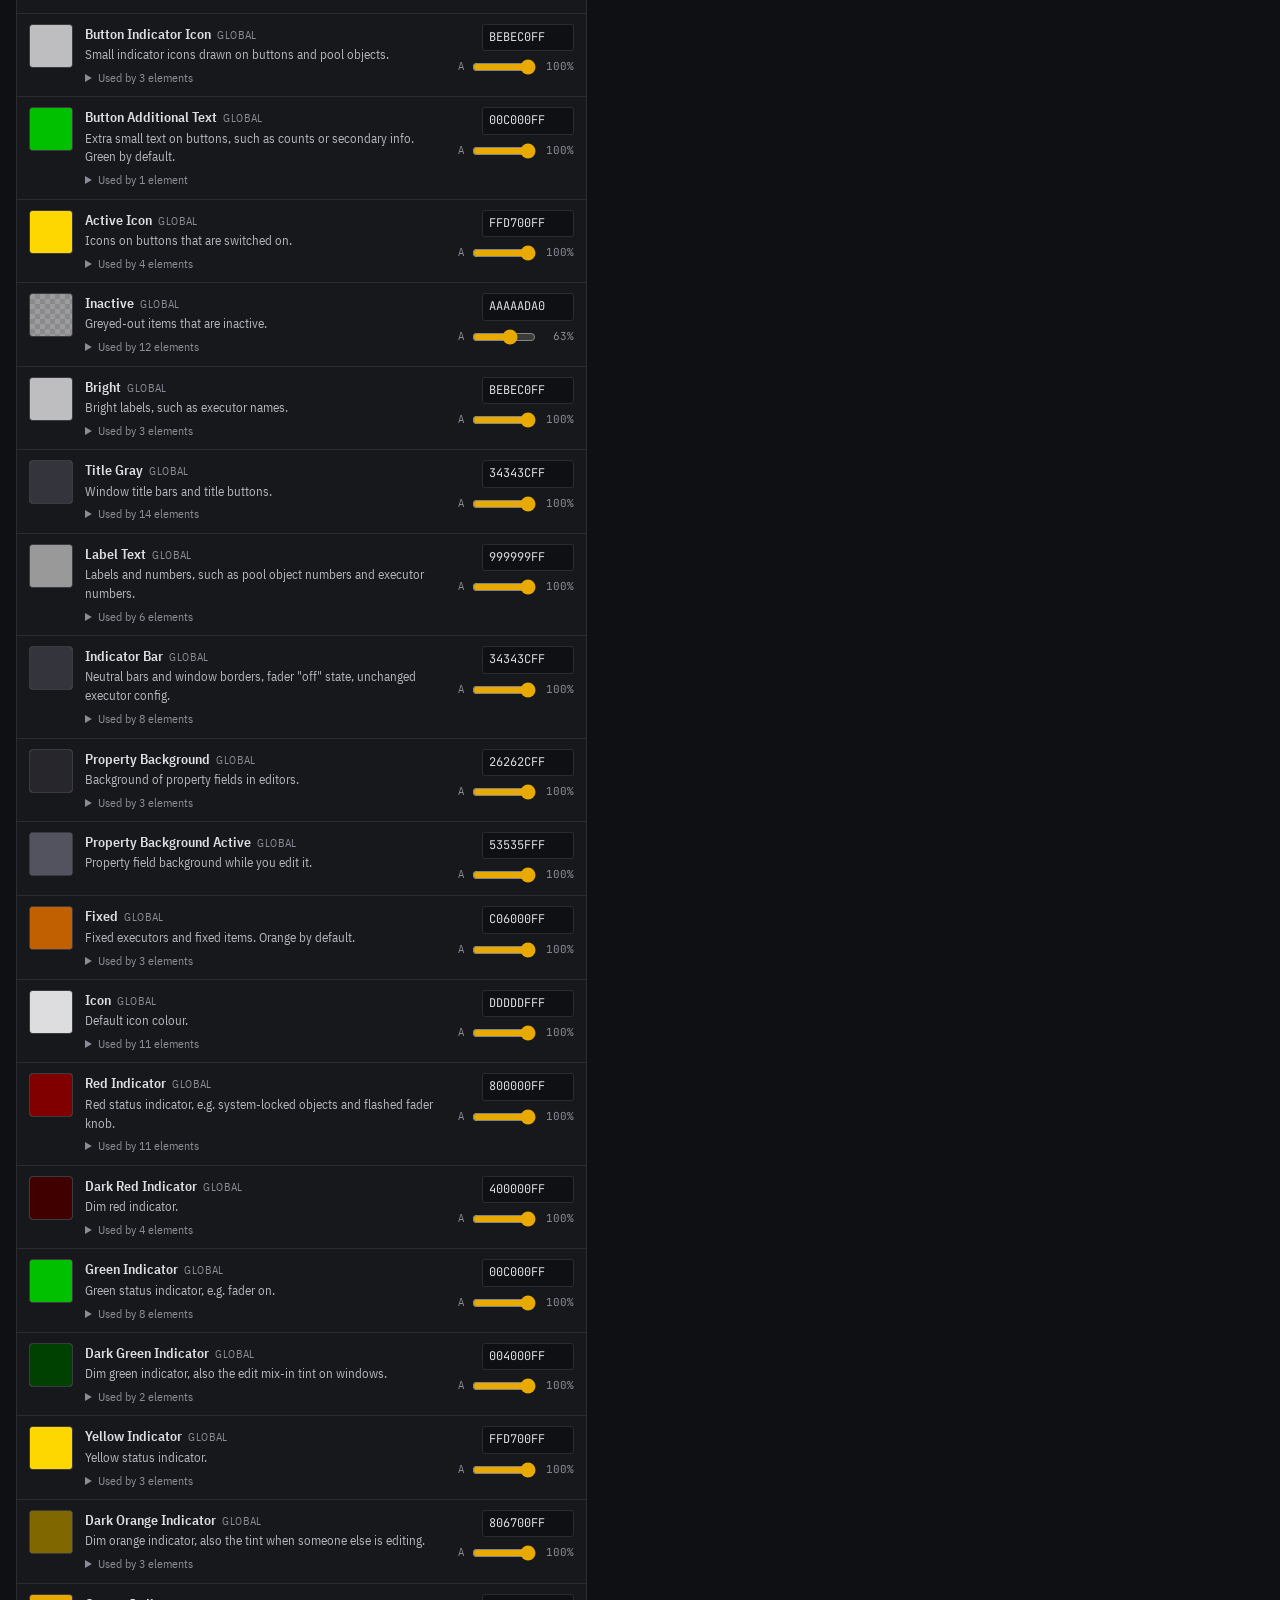
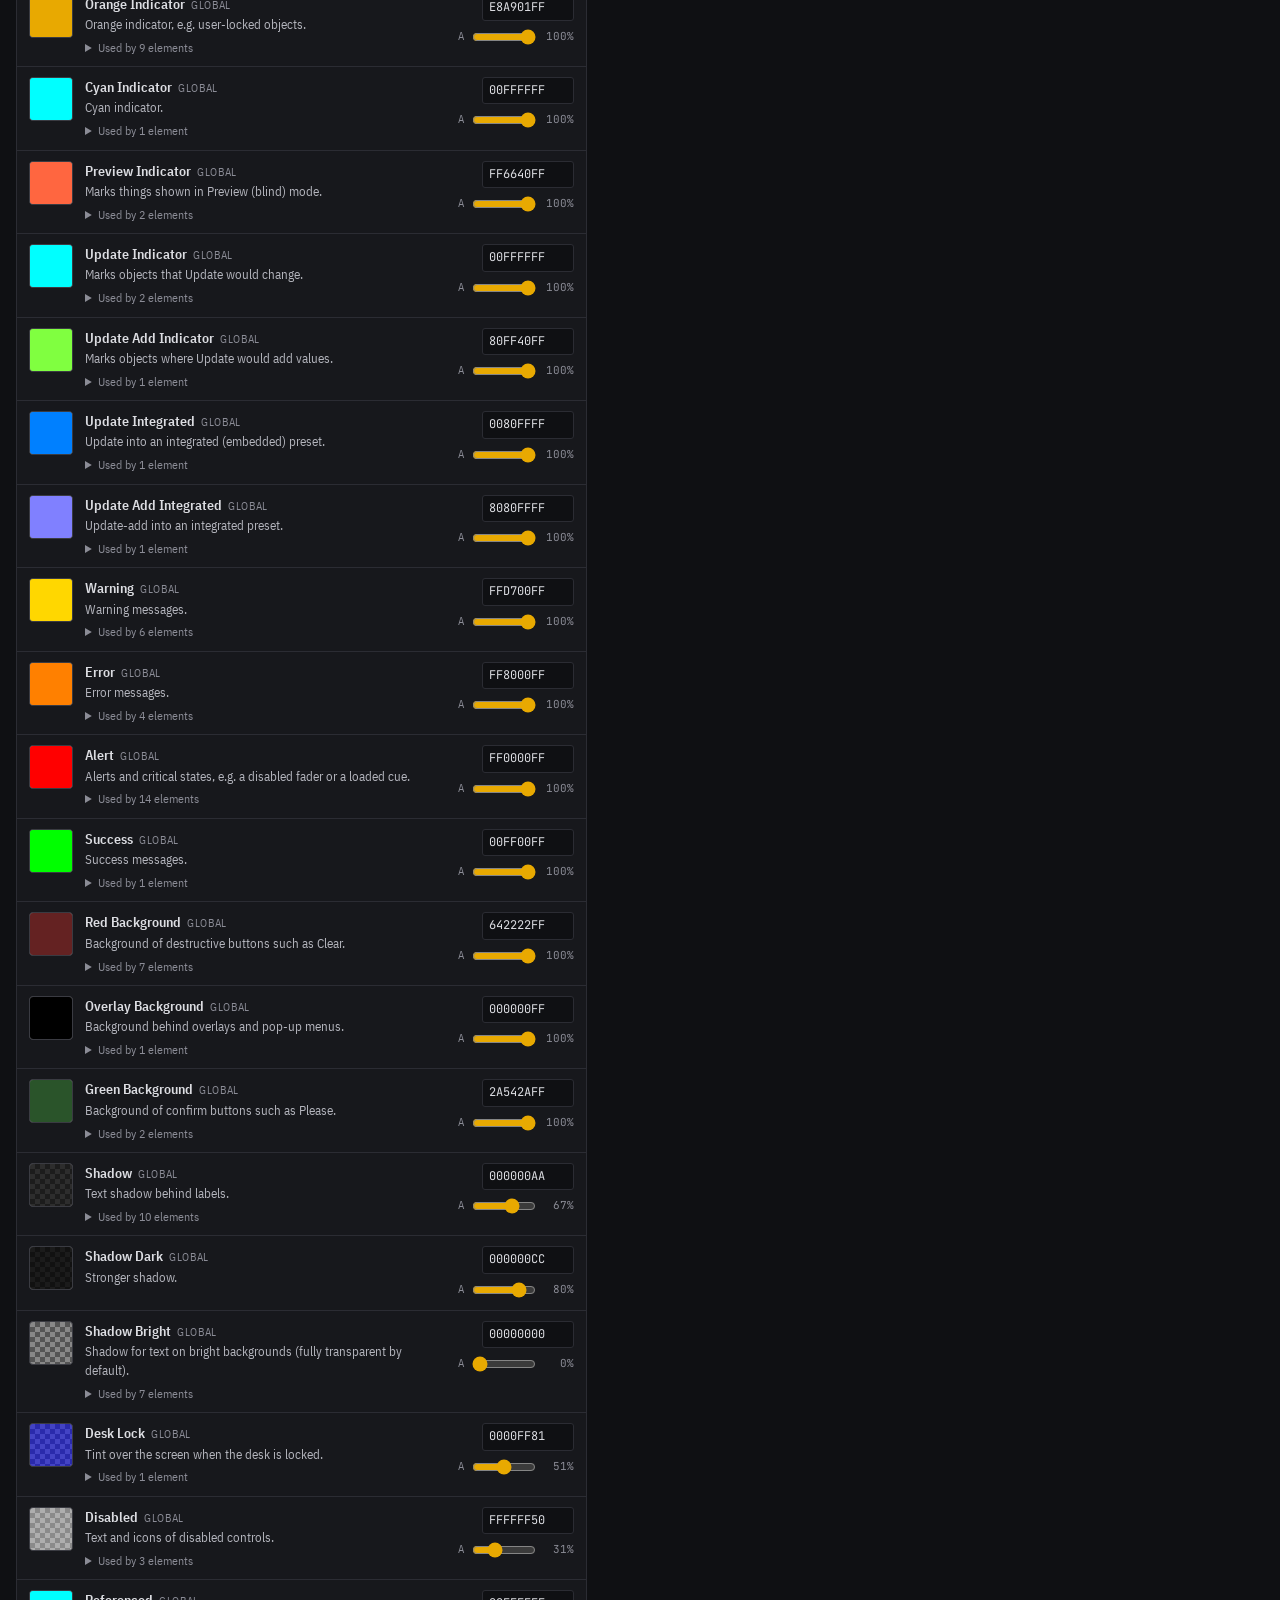
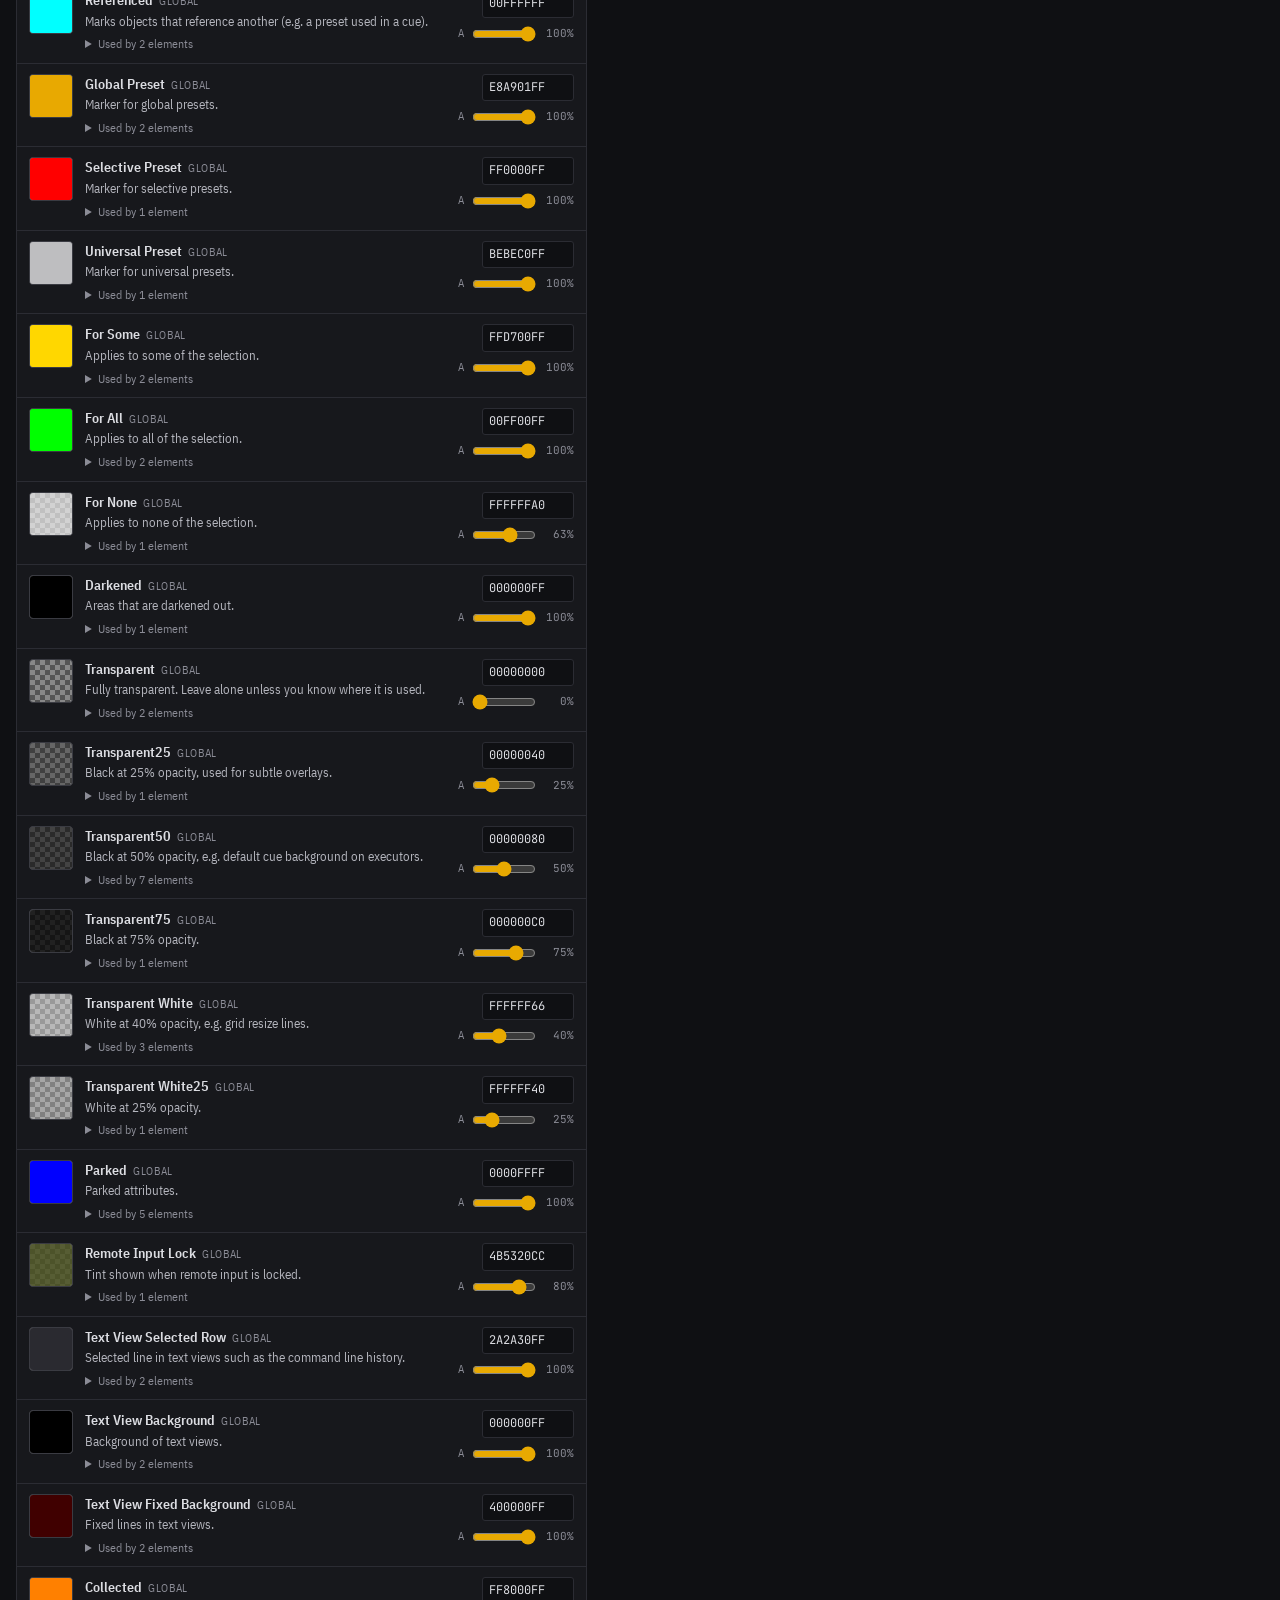
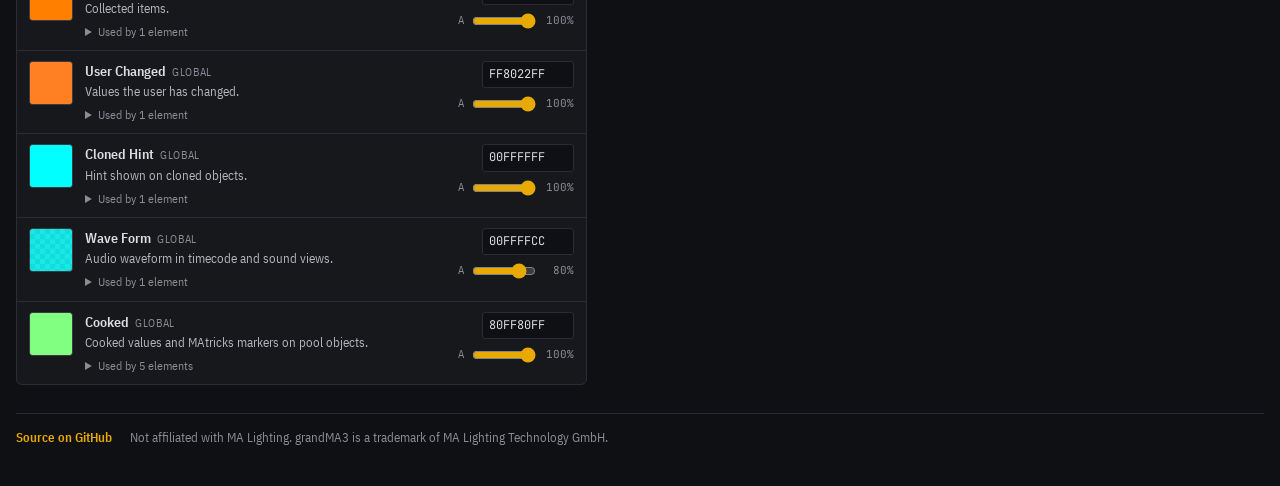
==== commit bd35768a: "Move the gallery to its own page with community submissions The gallery is now gallery.html. Communi" ====
--- a/index.html
+++ b/index.html
@@ -7,233 +7,21 @@
 <meta name="description" content="Edit a grandMA3 colour theme with colour pickers, notes on every colour and a live console preview.">
 <link rel="preconnect" href="https://fonts.googleapis.com">
 <link rel="stylesheet" href="https://fonts.googleapis.com/css2?family=IBM+Plex+Sans+Condensed:wght@400;500;600&family=Roboto+Condensed:wght@400;700&family=JetBrains+Mono:wght@400;500&family=Saira+Semi+Condensed:wght@500;700&display=swap">
-<style>
-/* Layout: console-style workbench. Colour list on the left, sticky live MA3 mock screen on the right; stacks on phones. */
-:root {
-  --bg: #0f1013; --panel: #17181c; --panel2: #1e1f24; --line: #2b2c33;
-  --fg: #dcdde2; --muted: #8b8c96; --accent: #e8a901; --accent-ink: #1a1400; --danger: #e5604d;
-  --f-display: "Saira Semi Condensed", "Arial Narrow", sans-serif;
-  --f-body: "IBM Plex Sans Condensed", "Helvetica Neue", Arial, sans-serif;
-  --f-mono: "JetBrains Mono", ui-monospace, Menlo, Consolas, monospace;
-  color-scheme: dark;
-}
-html, body { background: var(--bg); color: var(--fg); }
-body { font-family: var(--f-body); font-size: 14px; line-height: 1.45; }
-* { box-sizing: border-box; }
-[hidden] { display: none !important; }
-body { margin: 0; }
-button, input, select { font: inherit; color: inherit; }
-:focus-visible { outline: 2px solid var(--accent); outline-offset: 2px; }
-
-.wrap { padding-left: max(16px, env(safe-area-inset-left, 0px)); padding-right: max(16px, env(safe-area-inset-right, 0px)); padding-block: 18px 40px; max-width: 1500px; margin: 0 auto; }
-header.top { display: flex; flex-wrap: wrap; align-items: flex-end; justify-content: space-between; gap: 12px 24px; padding-bottom: 14px; border-bottom: 1px solid var(--line); }
-h1 { font-family: var(--f-display); font-weight: 700; font-size: 28px; letter-spacing: .02em; margin: 0; line-height: 1.1; text-wrap: balance; }
-h1 small { display: block; font-family: var(--f-body); font-weight: 400; font-size: 13px; color: var(--muted); letter-spacing: 0; margin-top: 4px; }
-.actions { display: flex; flex-wrap: wrap; gap: 8px; align-items: center; }
-.btn { background: var(--panel2); border: 1px solid var(--line); border-radius: 4px; padding: 7px 12px; cursor: pointer; white-space: nowrap; }
-.btn:hover { border-color: #44464f; }
-.btn.primary { background: var(--accent); color: var(--accent-ink); border-color: var(--accent); font-weight: 600; }
-.btn.ghost { background: transparent; }
-.status { font-size: 12px; color: var(--muted); min-height: 1.4em; }
-
-.grid { display: grid; grid-template-columns: minmax(0, 1fr) minmax(0, 1.15fr); gap: 20px; margin-top: 16px; align-items: start; }
-@media (max-width: 960px) { .grid { grid-template-columns: minmax(0, 1fr); } .demoCol { order: -1; position: static !important; } }
-
-/* ---------- editor ---------- */
-.tools { display: grid; gap: 10px; background: var(--panel); border: 1px solid var(--line); border-radius: 6px; padding: 12px; }
-.masters { display: grid; grid-template-columns: repeat(auto-fit, minmax(170px, 1fr)); gap: 10px 16px; }
-.master label { display: flex; justify-content: space-between; font-size: 12px; text-transform: uppercase; letter-spacing: .06em; color: var(--muted); }
-.master output { font-family: var(--f-mono); color: var(--fg); text-transform: none; letter-spacing: 0; }
-.master input { width: 100%; accent-color: var(--accent); }
-.tabs { display: flex; flex-wrap: wrap; gap: 4px; }
-.tab { background: transparent; border: 1px solid var(--line); border-radius: 3px; padding: 4px 10px; cursor: pointer; font-size: 13px; color: var(--muted); }
-.tab[aria-selected="true"] { background: var(--panel2); color: var(--fg); border-color: var(--accent); }
-.tab .n { font-family: var(--f-mono); font-size: 11px; opacity: .7; margin-left: 4px; }
-.search { width: 100%; background: var(--bg); border: 1px solid var(--line); border-radius: 4px; padding: 7px 10px; }
-.tabNote { font-size: 12.5px; color: var(--muted); margin: 0; }
-
-.list { margin-top: 10px; display: grid; gap: 1px; background: var(--line); border: 1px solid var(--line); border-radius: 6px; overflow: hidden; }
-.sect { background: var(--panel2); padding: 8px 12px; font-family: var(--f-display); font-size: 13px; letter-spacing: .08em; text-transform: uppercase; color: var(--muted); }
-.row { display: grid; grid-template-columns: 44px minmax(0, 1fr) auto; gap: 12px; align-items: start; padding: 10px 12px; background: var(--panel); }
-.row.flash { animation: flash 1.4s ease-out; }
-@keyframes flash { 0%, 30% { background: #3a3220; } 100% { background: var(--panel); } }
-@media (prefers-reduced-motion: reduce) { .row.flash { animation: none; background: #3a3220; } }
-.sw { position: relative; width: 44px; height: 44px; border-radius: 4px; overflow: hidden; border: 1px solid #3a3b42; cursor: pointer;
-  background-image: linear-gradient(45deg, #555 25%, transparent 25%), linear-gradient(-45deg, #555 25%, transparent 25%), linear-gradient(45deg, transparent 75%, #555 75%), linear-gradient(-45deg, transparent 75%, #555 75%);
-  background-size: 10px 10px; background-position: 0 0, 0 5px, 5px -5px, -5px 0; background-color: #888; }
-.sw i { position: absolute; inset: 0; }
-.sw input { position: absolute; inset: 0; opacity: 0; width: 100%; height: 100%; cursor: pointer; border: 0; padding: 0; }
-.meta { min-width: 0; }
-.nm { font-weight: 600; display: flex; flex-wrap: wrap; gap: 6px; align-items: baseline; }
-.nm .g { font-weight: 400; font-size: 11px; text-transform: uppercase; letter-spacing: .06em; color: var(--muted); }
-.nm .dot { width: 7px; height: 7px; border-radius: 50%; background: var(--accent); align-self: center; }
-.desc { margin: 2px 0 0; color: #b4b5bd; font-size: 13px; }
-details.used { margin-top: 4px; font-size: 12px; color: var(--muted); }
-details.used summary { cursor: pointer; }
-details.used div { display: flex; flex-wrap: wrap; gap: 4px; margin-top: 6px; }
-details.used span { font-family: var(--f-mono); font-size: 11px; background: var(--bg); border: 1px solid var(--line); border-radius: 3px; padding: 1px 5px; }
-.vals { display: grid; gap: 6px; justify-items: end; }
-.hex { width: 92px; font-family: var(--f-mono); font-size: 12px; background: var(--bg); border: 1px solid var(--line); border-radius: 3px; padding: 4px 6px; text-transform: uppercase; }
-.hex.bad { border-color: var(--danger); }
-.alpha { display: flex; gap: 6px; align-items: center; font-size: 11px; color: var(--muted); }
-.alpha input { width: 64px; accent-color: var(--accent); }
-.alpha output { font-family: var(--f-mono); width: 30px; text-align: right; }
-.reset { background: none; border: 0; color: var(--muted); font-size: 11px; cursor: pointer; padding: 0; text-decoration: underline; }
-.reset[hidden] { display: none !important; }
-.empty { background: var(--panel); padding: 20px; color: var(--muted); }
-@media (max-width: 520px) { .row { grid-template-columns: 40px minmax(0, 1fr); } .vals { grid-column: 2; justify-items: start; grid-auto-flow: column; align-items: center; } .sw { width: 40px; height: 40px; } }
-
-/* ---------- gallery ---------- */
-.gallery { margin-top: 16px; }
-.gallery summary { display: flex; flex-wrap: wrap; align-items: baseline; gap: 4px 12px; cursor: pointer; list-style: none; }
-.gallery summary::-webkit-details-marker { display: none; }
-.gallery summary h2 { font-family: var(--f-display); font-size: 15px; letter-spacing: .08em; text-transform: uppercase; color: var(--muted); margin: 0; font-weight: 500; }
-.gallery summary h2::before { content: "\25BE"; display: inline-block; margin-right: 6px; transition: transform .15s; }
-.gallery:not([open]) summary h2::before { transform: rotate(-90deg); }
-.gallery summary span { font-size: 12.5px; color: var(--muted); }
-.ggrid { display: grid; grid-template-columns: repeat(auto-fill, minmax(190px, 1fr)); gap: 10px; margin-top: 10px; }
-.gcard { background: var(--panel); border: 1px solid var(--line); border-radius: 6px; overflow: hidden; display: grid; min-width: 0; }
-.gprev { padding: 8px; font-family: Arial, Helvetica, sans-serif; font-size: 9.5px; }
-.gwin { border: 1px solid; border-radius: 2px; overflow: hidden; }
-.gtiles { display: grid; grid-template-columns: repeat(4, minmax(0, 1fr)); gap: 2px; padding: 2px; }
-.gtiles span { padding: 7px 3px; white-space: nowrap; overflow: hidden; text-overflow: ellipsis; }
-.grow { display: grid; grid-template-columns: repeat(4, minmax(0, 1fr)); gap: 1px; padding: 0 2px 2px; }
-.grow i { font-style: normal; padding: 2px 3px; }
-.gfader { height: 6px; margin: 0 2px 3px; position: relative; }
-.gfader b { position: absolute; inset: 0 35% 0 0; }
-.gmeta { display: flex; flex-direction: column; justify-content: space-between; align-items: stretch; gap: 8px; padding: 8px 10px 10px; border-top: 1px solid var(--line); }
-.gmeta > div:first-child { min-width: 0; }
-.gmeta h3 { margin: 0; font-size: 14px; font-weight: 600; white-space: nowrap; overflow: hidden; text-overflow: ellipsis; }
-.gmeta p { margin: 0; font-size: 11.5px; color: var(--muted); }
-.gbtns { display: flex; gap: 4px; flex-shrink: 0; }
-.gbtns .btn { padding: 4px 8px; font-size: 12px; }
-
-/* ---------- footer ---------- */
-.foot { margin-top: 28px; padding-top: 14px; border-top: 1px solid var(--line); display: flex; flex-wrap: wrap; gap: 6px 18px; font-size: 12.5px; color: var(--muted); }
-.foot a { color: var(--accent); text-decoration: none; font-weight: 600; }
-.foot a:hover { text-decoration: underline; }
-
-/* ---------- export panel ---------- */
-.exportBox { margin-top: 10px; background: var(--panel); border: 1px solid var(--line); border-radius: 6px; padding: 12px; display: grid; gap: 8px; }
-.exportBox textarea { width: 100%; height: 160px; background: var(--bg); color: var(--fg); border: 1px solid var(--line); border-radius: 4px; font-family: var(--f-mono); font-size: 11px; }
-.fileRow { display: flex; flex-wrap: wrap; gap: 8px; align-items: center; }
-.fileRow input[type=text] { flex: 1 1 180px; min-width: 0; background: var(--bg); border: 1px solid var(--line); border-radius: 4px; padding: 6px 8px; font-family: var(--f-mono); font-size: 12px; }
-
-/* ---------- demo: a mock MA3 screen driven by the theme ---------- */
-.demoCol { position: sticky; top: calc(env(safe-area-inset-top, 0px) + 12px); }
-.demoHead { display: flex; justify-content: space-between; align-items: center; gap: 8px; margin-bottom: 8px; flex-wrap: wrap; }
-.demoHead h2 { font-family: var(--f-display); font-size: 15px; letter-spacing: .08em; text-transform: uppercase; color: var(--muted); margin: 0; font-weight: 500; }
-.hint { font-size: 12px; color: var(--muted); }
-.screen { background: #000; border: 1px solid #000; border-radius: 6px; padding: 4px; display: grid; gap: 4px; font-family: "Roboto Condensed", "Arial Narrow", Arial, sans-serif; font-size: 12px; overflow: hidden;
-  color: var(--c-Global-Text); }
-.screen [data-k] { cursor: pointer; }
-.screen [data-k]:hover { outline: 1px dashed rgba(232,169,1,.8); outline-offset: -1px; }
-.cols { display: grid; grid-template-columns: minmax(0, 1fr) minmax(0, 1fr); gap: 4px; }
-/* pool windows: the first cell is the pool's title object, like on the console */
-.pool { display: grid; grid-template-columns: repeat(7, minmax(0, 1fr)); gap: 1px; background: #000; }
-.ptitle { position: relative; aspect-ratio: 1; background: var(--pc); color: var(--c-Global-Text); display: grid; place-items: center; padding: 4px; text-align: center; overflow: hidden; }
-.malogo { position: absolute; left: 4px; top: 4px; display: flex; gap: 2px; }
-.malogo b { width: 15px; height: 15px; display: grid; place-items: center; font: 700 12px/1 Arial, sans-serif; color: var(--pc); background: rgba(0,0,0,.65); border: 1px solid rgba(0,0,0,.9); }
-.ptitle .pname { font-weight: 700; font-size: 15px; line-height: 1.1; margin-top: 12px; }
-.ptitle .pname small { display: block; font-size: 13px; font-weight: 700; }
-.pt { position: relative; aspect-ratio: 1; background: var(--c-Global-ButtonBackground); color: var(--c-Global-Text); overflow: hidden; }
-.pt .no { position: absolute; left: 4px; top: 2px; font-size: 11px; color: var(--c-Global-Text); }
-.pt .nm { position: absolute; inset: 14px 3px 6px; display: grid; place-items: center; text-align: center; font-size: 13px; line-height: 1.1; }
-.pt .ind { position: absolute; right: 4px; top: 1px; font-size: 11px; font-weight: 700; line-height: 1.2; }
-.pt.sel { box-shadow: inset 0 0 0 2px var(--c-Global-Selected); }
-.pt.sel .nm { color: var(--c-Global-Selected); }
-.pt.empty { background: var(--c-Global-Background); }
-.pt.empty .no { color: var(--c-Global-TextDefault); }
-.pt.grip::after { content: ""; position: absolute; right: 3px; bottom: 3px; width: 10px; height: 10px; background: repeating-linear-gradient(135deg, transparent 0 2px, var(--c-Global-TextDefault) 2px 3px); clip-path: polygon(100% 0, 100% 100%, 0 100%); }
-.gmbar { position: absolute; left: 4px; right: 4px; bottom: 4px; height: 13px; background: var(--c-Playback-FaderBarBack); font-size: 10px; text-align: center; line-height: 13px; color: var(--c-Global-Text); }
-.gmbar i { position: absolute; left: 0; top: 0; bottom: 0; background: var(--c-Playback-FaderBar); }
-.gmbar em { position: relative; font-style: normal; }
-.pt .swatch { position: absolute; left: 50%; top: 52%; width: 46%; aspect-ratio: 1; transform: translate(-50%, -50%); border-radius: 50%; }
-.pt .vbar { position: absolute; right: 4px; top: 16px; bottom: 9px; width: 4px; background: var(--c-Playback-FaderBarBack); }
-.pt .vbar i { position: absolute; left: 0; right: 0; bottom: 0; height: 60%; background: var(--c-Playback-FaderBar); }
-.pt .sub { position: absolute; left: 4px; top: 14px; font-size: 11px; color: var(--c-SheetColor-PresetText); }
-.pt .runbar { position: absolute; left: 0; right: 0; bottom: 0; height: 4px; background: var(--c-Playback-On); }
-/* windows with a title bar */
-.win { background: var(--c-Global-Background); min-width: 0; overflow: hidden; }
-.wtitle { display: flex; align-items: center; gap: 8px; background: var(--c-Global-TitleGray); color: var(--c-Global-Text); padding: 3px 6px; min-height: 26px; }
-.wtitle .malogo { position: static; --pc: var(--c-Global-TitleGray); }
-.wtitle .malogo b { background: var(--c-Global-Text); color: var(--c-Global-TitleGray); border-color: var(--c-Global-Text); width: 13px; height: 13px; font-size: 11px; }
-.wtitle .tt { font-size: 13px; line-height: 1.1; white-space: nowrap; overflow: hidden; text-overflow: ellipsis; min-width: 0; }
-.wtitle .tt small { display: block; font-size: 10px; color: var(--c-Global-LabelText); }
-.wtitle .wtools { margin-left: auto; display: flex; gap: 1px; }
-.wtitle .wtools span { background: var(--c-Global-ButtonBackground); padding: 3px 7px; font-size: 11px; white-space: nowrap; }
-.wtitle .wtools span.on { background: var(--c-Global-BackgroundSelected); color: var(--c-Global-Selected); }
-.sheet { width: 100%; border-collapse: collapse; font-size: 11.5px; table-layout: fixed; }
-.sheet th { background: var(--c-Global-Header); color: var(--c-Global-Text); text-align: center; padding: 3px 4px; font-weight: normal; border-right: 1px solid #000; }
-.sheet th:nth-child(even) { background: var(--c-Global-AltHeader); }
-.sheet td { padding: 3px 5px; color: var(--c-Global-Text); background: var(--c-Global-DefaultCellBackground); white-space: nowrap; overflow: hidden; text-overflow: ellipsis; text-align: center; border-right: 1px solid #000; }
-.sheet td.l { text-align: left; }
-.sheet tr:nth-child(even) td { background: var(--c-Global-DefaultCellAltBackground); }
-.sheet tr.cue td { border-top: 2px solid var(--c-Global-Text); }
-.sheet tr.cur td.name { background: var(--c-Global-SelectedFrameBackground); }
-.sheet tr.cur td { box-shadow: inset 0 -1px var(--c-Global-SelectedRowBorder); }
-.sheet td.dim { color: var(--c-Global-TextDefault); }
-.sheet td.id { color: var(--c-SheetColor-IDText); background: var(--c-SheetColor-ID); }
-.sheet tr.selfix td.id { color: var(--c-Global-Selected); }
-.sheet td.abs { background: var(--c-SheetColor-Absolute); color: var(--c-SheetColor-AbsoluteText); }
-.sheet td.rel { background: var(--c-SheetColor-Relative); color: var(--c-SheetColor-RelativeText); }
-.sheet td.pre { background: var(--c-SheetColor-PresetAbs); color: var(--c-SheetColor-PresetText); }
-.sheet td.fade { background: var(--c-SheetColor-Fade); color: var(--c-SheetColor-FadeText); }
-.sheet td.fadev { background: var(--c-SheetColor-Fade); color: var(--c-Global-Text); }
-.sheet td.dly { background: var(--c-SheetColor-Delay); color: var(--c-Global-Text); }
-.sheet td.phs { background: var(--c-SheetColor-Phaser); color: var(--c-SheetColor-PhaserText); }
-.sheet td.trk { color: var(--c-SheetColor-TextTracked); }
-/* executors, modelled on the Playbacks window */
-.execs { display: grid; grid-template-columns: repeat(5, minmax(0, 1fr)); gap: 1px; background: #000; padding-top: 1px; }
-.exec { display: grid; gap: 1px; min-width: 0; align-content: start; }
-.exec .ehead { display: flex; justify-content: space-between; gap: 4px; padding: 1px 3px; font-size: 10px; background: var(--c-Global-ButtonBackground); color: var(--c-Global-Text); }
-.exec .ehead b { font-weight: normal; font-size: 11.5px; flex: 1; text-align: center; white-space: nowrap; overflow: hidden; text-overflow: ellipsis; }
-.exec.run .ehead { background: var(--c-PoolDefault-Sequence); color: var(--c-Global-TextDark); }
-.exec .cues { background: var(--c-Global-Background); font-size: 10px; line-height: 1.35; padding: 1px 0; min-height: 44px; }
-.exec .cues div { padding: 0 3px; white-space: nowrap; overflow: hidden; text-overflow: ellipsis; color: var(--c-Global-Text); }
-.exec .cues .act { background: var(--c-Playback-ActiveCue); box-shadow: inset 0 0 0 1px var(--c-Global-Text); }
-.exec .mst { background: var(--c-SheetColor-TextPlaybackTracked); color: var(--c-Global-TextDark); font-size: 9.5px; text-align: center; line-height: 12px; }
-.exec .ebtn { position: relative; background: var(--c-Global-ButtonBackground); border-top: 3px solid var(--c-PoolDefault-Sequence); text-align: center; padding: 10px 2px 4px; font-size: 12px; color: var(--c-Global-Text); }
-.exec .ebtn small, .exec .efad small { position: absolute; left: 3px; top: 0; font-size: 9px; color: var(--c-Global-LabelText); }
-.exec .efad { position: relative; background: var(--c-Global-ButtonBackground); border-top: 3px solid var(--c-PoolDefault-Sequence); padding-top: 12px; text-align: center; font-size: 11px; line-height: 1.15; color: var(--c-Global-Bright); }
-.exec.fixed .efad { background: var(--c-Global-Fixed); }
-.exec .track { position: relative; height: 54px; margin-top: 4px; background: var(--c-Global-BackgroundDark); }
-.exec .track i { position: absolute; left: 0; right: 0; bottom: 0; background: var(--c-Playback-FaderBar); }
-.exec .track span { position: absolute; left: 0; right: 0; bottom: 3px; font-size: 12px; color: var(--c-Global-Text); }
-.exec.idle .ebtn, .exec.idle .efad { border-top-color: var(--c-Global-ButtonBackground); }
-.bar2 { display: flex; flex-wrap: wrap; gap: 2px; padding: 3px; }
-.mbtn { background: var(--c-Global-ButtonBackground); color: var(--c-Global-Text); padding: 7px 9px; font-size: 12px; border: 0; cursor: pointer; font-family: inherit; }
-.mbtn:hover { background: var(--c-Global-Hover); }
-.mbtn:active, .mbtn.press { background: var(--c-Global-Pressed); }
-.mbtn.on { background: var(--c-Global-BackgroundSelected); color: var(--c-Global-Selected); }
-.mbtn.clear { background: var(--c-Global-RedBackground); }
-.mbtn.please { background: var(--c-Global-GreenBackground); }
-.mbtn.dis { color: var(--c-Global-Disabled); }
-.mbtn .add { color: var(--c-Global-ButtonAdditionalText); font-size: 9.5px; display: block; }
-.msgs { display: flex; flex-wrap: wrap; gap: 2px; padding: 0 3px 3px; font-size: 11px; }
-.msgs span { padding: 2px 6px; background: var(--c-Global-ButtonBackgroundDarker); }
-.cmd { display: flex; align-items: center; gap: 6px; background: var(--c-Global-BackgroundDark); border: 1px solid var(--c-Global-FocusFrame); padding: 4px 6px; font-size: 12px; color: var(--c-Global-Text); min-width: 0; overflow: hidden; white-space: nowrap; }
-.cmd .p { color: var(--c-Global-LabelText); }
-@media (max-width: 520px) { .cols { grid-template-columns: minmax(0, 1fr); } .pool { grid-template-columns: repeat(4, minmax(0, 1fr)); } .pool > :nth-child(n+5) { display: none; } .execs { grid-template-columns: repeat(3, minmax(0, 1fr)); } .execs .exec:nth-child(n+4) { display: none; } }
-</style>
+<link rel="stylesheet" href="main.css">
 </head>
 <body>
 <div class="wrap">
   <header class="top">
     <h1>MA3 Theme Builder<small>Edit a grandMA3 colour theme and watch a console screen update as you go. Click anything on the screen to jump to its colour.</small></h1>
     <div class="actions">
+      <a class="btn ghost" href="gallery.html">Gallery</a>
       <label class="btn ghost" for="fileIn">Load theme.xml</label>
       <input type="file" id="fileIn" accept=".xml,text/xml" hidden>
-            <button class="btn" id="btnReset" type="button">Reset all</button>
+      <button class="btn" id="btnReset" type="button">Reset all</button>
       <button class="btn primary" id="btnExport" type="button">Export</button>
     </div>
   </header>
   <div class="status" id="status" role="status"></div>
-
-  <details class="gallery" id="gallery" open>
-    <summary><h2>Gallery</h2><span>Themes based on popular code editor colour schemes. Edit one or download it as it is.</span></summary>
-    <div class="ggrid" id="galleryGrid"></div>
-  </details>
 
   <div class="grid">
     <section aria-label="Colours">
@@ -251,6 +39,7 @@
           <input type="text" id="fname" value="theme_custom.xml" aria-label="Theme file name">
           <button class="btn primary" id="btnCopy" type="button">Copy XML</button>
           <button class="btn" id="btnSave" type="button">Download .xml</button>
+          <button class="btn" id="btnShare" type="button">Share to gallery</button>
         </div>
         <p class="tabNote">Save it in <code>gma3_library/colorthemes</code> on the console or your Mac, then import it from the Color Theme menu.</p>
         <textarea id="xmlOut" readonly aria-label="Theme XML"></textarea>
@@ -395,501 +184,7 @@
   </footer>
 </div>
 
-<script>
-(() => {
-const $ = s => document.querySelector(s);
-const statusEl = $('#status');
-const say = t => { statusEl.textContent = t; };
-
-/* ---------- descriptions ---------- */
-const D = {
-'Global.Text':'Main text colour on buttons, pools, sheets and window titles.',
-'Global.TextDefault':'Values that are still at their default, and empty items. Usually a dim grey so changed values stand out.',
-'Global.TextDark':'Dark text on bright backgrounds, for example an active title button.',
-'Global.Background':'Window background behind content. Partly transparent so the screen shows through.',
-'Global.BackgroundDark':'Solid backing where content must be fully opaque, such as the command line.',
-'Global.Header':'Column header background in grids and sheets.',
-'Global.AltHeader':'Every other column header, so columns are easier to tell apart.',
-'Global.DefaultCellBackground':'Sheet and grid cell background (odd rows).',
-'Global.DefaultCellAltBackground':'Alternate row background in sheets, and the outline of empty pool slots.',
-'Global.SelectedCellBackground':'Background of the cell you have selected in a grid.',
-'Global.Selected':'The main selection colour: selected fixtures, selected pool objects, active button text. MA default is gold.',
-'Global.SelectedInverted':'Selection highlight where the selection is drawn inverted.',
-'Global.SelectedEdge':'Edge drawn around selected items.',
-'Global.InvalidGridPosition':'Fixtures at an invalid position in the Selection Grid.',
-'Global.MainMultiPatchSelected':'Selected main fixture of a multipatch.',
-'Global.PartlySelected':'Something is partly selected, for example only some sub-fixtures.',
-'Global.SelectedPreset':'Frame on presets whose values the current selection already has.',
-'Global.PartlySelectedPreset':'Frame on presets that only part of the selection has.',
-'Global.BackgroundSelected':'Background of a button that is switched on or active.',
-'Global.BackgroundInvalidGridPosition':'Background behind invalid grid positions.',
-'Global.BackgroundMainMultiPatchSelected':'Background behind a selected multipatch main fixture.',
-'Global.BackgroundSelectedInverted':'Background used with the inverted selection highlight.',
-'Global.Connected':'Status colour for connected devices and stations.',
-'Global.Lasso':'The rectangle you drag to lasso-select.',
-'Global.FocusFrame':'Frame around the window or input that has keyboard focus. Animates when focused.',
-'Global.WindowFocus':'Background tint of the focused window.',
-'Global.Hover':'Button background under the mouse or finger.',
-'Global.SelectedFrameBackground':'Background of selected rows in grids and sheets. Dark blue by default.',
-'Global.SelectedRowBorder':'Line above and below the selected row.',
-'Global.Pressed':'Button background while it is held down.',
-'Global.ButtonBackground':'The standard button colour: pool tiles, executors, popup items, fader knobs. The biggest single area on screen.',
-'Global.ButtonBackgroundTransparent75':'Button background at 75% opacity, used over other content.',
-'Global.ButtonBackgroundDarker':'Darker button shade, e.g. the selected item in a popup list.',
-'Global.ButtonIndicatorIcon':'Small indicator icons drawn on buttons and pool objects.',
-'Global.ButtonAdditionalText':'Extra small text on buttons, such as counts or secondary info. Green by default.',
-'Global.ActiveIcon':'Icons on buttons that are switched on.',
-'Global.Inactive':'Greyed-out items that are inactive.',
-'Global.Bright':'Bright labels, such as executor names.',
-'Global.TitleGray':'Window title bars and title buttons.',
-'Global.LabelText':'Labels and numbers, such as pool object numbers and executor numbers.',
-'Global.IndicatorBar':'Neutral bars and window borders, fader "off" state, unchanged executor config.',
-'Global.PropertyBackground':'Background of property fields in editors.',
-'Global.PropertyBackgroundActive':'Property field background while you edit it.',
-'Global.Fixed':'Fixed executors and fixed items. Orange by default.',
-'Global.Icon':'Default icon colour.',
-'Global.RedIndicator':'Red status indicator, e.g. system-locked objects and flashed fader knob.',
-'Global.DarkRedIndicator':'Dim red indicator.',
-'Global.GreenIndicator':'Green status indicator, e.g. fader on.',
-'Global.DarkGreenIndicator':'Dim green indicator, also the edit mix-in tint on windows.',
-'Global.YellowIndicator':'Yellow status indicator.',
-'Global.DarkOrangeIndicator':'Dim orange indicator, also the tint when someone else is editing.',
-'Global.OrangeIndicator':'Orange indicator, e.g. user-locked objects.',
-'Global.CyanIndicator':'Cyan indicator.',
-'Global.PreviewIndicator':'Marks things shown in Preview (blind) mode.',
-'Global.UpdateIndicator':'Marks objects that Update would change.',
-'Global.UpdateAddIndicator':'Marks objects where Update would add values.',
-'Global.UpdateIntegrated':'Update into an integrated (embedded) preset.',
-'Global.UpdateAddIntegrated':'Update-add into an integrated preset.',
-'Global.Warning':'Warning messages.',
-'Global.Error':'Error messages.',
-'Global.Alert':'Alerts and critical states, e.g. a disabled fader or a loaded cue.',
-'Global.Success':'Success messages.',
-'Global.RedBackground':'Background of destructive buttons such as Clear.',
-'Global.OverlayBackground':'Background behind overlays and pop-up menus.',
-'Global.GreenBackground':'Background of confirm buttons such as Please.',
-'Global.Shadow':'Text shadow behind labels.',
-'Global.ShadowDark':'Stronger shadow.',
-'Global.ShadowBright':'Shadow for text on bright backgrounds (fully transparent by default).',
-'Global.DeskLock':'Tint over the screen when the desk is locked.',
-'Global.Disabled':'Text and icons of disabled controls.',
-'Global.Referenced':'Marks objects that reference another (e.g. a preset used in a cue).',
-'Global.GlobalPreset':'Marker for global presets.',
-'Global.SelectivePreset':'Marker for selective presets.',
-'Global.UniversalPreset':'Marker for universal presets.',
-'Global.ForSome':'Applies to some of the selection.',
-'Global.ForAll':'Applies to all of the selection.',
-'Global.ForNone':'Applies to none of the selection.',
-'Global.Darkened':'Areas that are darkened out.',
-'Global.Transparent':'Fully transparent. Leave alone unless you know where it is used.',
-'Global.Transparent25':'Black at 25% opacity, used for subtle overlays.',
-'Global.Transparent50':'Black at 50% opacity, e.g. default cue background on executors.',
-'Global.Transparent75':'Black at 75% opacity.',
-'Global.TransparentWhite':'White at 40% opacity, e.g. grid resize lines.',
-'Global.TransparentWhite25':'White at 25% opacity.',
-'Global.Parked':'Parked attributes.',
-'Global.RemoteInputLock':'Tint shown when remote input is locked.',
-'Global.TextViewSelectedRow':'Selected line in text views such as the command line history.',
-'Global.TextViewBackground':'Background of text views.',
-'Global.TextViewFixedBackground':'Fixed lines in text views.',
-'Global.Collected':'Collected items.',
-'Global.UserChanged':'Values the user has changed.',
-'Global.ClonedHint':'Hint shown on cloned objects.',
-'Global.WaveForm':'Audio waveform in timecode and sound views.',
-'Global.Cooked':'Cooked values and MAtricks markers on pool objects.',
-'SheetColor.Text':'Normal value text in sheets.',
-'SheetColor.TextTracked':'Values tracked from an earlier cue. Magenta by default.',
-'SheetColor.TextOtherUser':'Values from another user.',
-'SheetColor.TextPlayback':'Values coming from a playback.',
-'SheetColor.TextPlaybackTracked':'Tracked values coming from a playback.',
-'SheetColor.TextOtherPlayback':'Values from another playback.',
-'SheetColor.TextOtherPlaybackTracked':'Tracked values from another playback.',
-'SheetColor.TextOtherProgrammer':'Values in another user’s programmer.',
-'SheetColor.BackgroundOtherProgrammer':'Cell background for another user’s programmer values.',
-'SheetColor.TextSelectedPlayback':'Values from the selected playback.',
-'SheetColor.Background':'Default sheet background.',
-'SheetColor.OtherUser':'Marks things owned by another user.',
-'SheetColor.Fade':'Cell background for fade times.',
-'SheetColor.FadeText':'Text of fade times.',
-'SheetColor.Delay':'Cell background for delay times.',
-'SheetColor.DelayText':'Text of delay times.',
-'SheetColor.DelayTextBlocked':'Text of blocked delay times.',
-'SheetColor.Absolute':'Cell background for absolute values in the programmer. Dark red by default.',
-'SheetColor.AbsoluteText':'Text of absolute values in the programmer.',
-'SheetColor.AbsoluteTextBlocked':'Text of blocked absolute values.',
-'SheetColor.Relative':'Cell background for relative values.',
-'SheetColor.RelativeText':'Text of relative values.',
-'SheetColor.Phaser':'Cell background for phaser values. Also the Info title-button icon.',
-'SheetColor.PhaserText':'Text of phaser values and multi-step markers.',
-'SheetColor.GridPos':'Cell background for grid positions.',
-'SheetColor.GridPosText':'Text of grid positions.',
-'SheetColor.ID':'Background of the fixture ID column.',
-'SheetColor.IDText':'Text in the fixture ID column.',
-'SheetColor.IDTextBlocked':'ID text when blocked.',
-'SheetColor.PresetAbs':'Cell background for values that come from an absolute preset.',
-'SheetColor.PresetRel':'Cell background for values from a relative preset.',
-'SheetColor.Integrated':'Cell background for integrated (embedded) presets.',
-'SheetColor.PresetText':'Text of preset references in sheets.',
-'SheetColor.RelPresetText':'Text of relative preset references.',
-'SheetColor.IntegratedText':'Text of integrated preset references.',
-'SheetColor.Update':'Values that an Update would change.',
-'SheetColor.NotAvailable':'Attributes a fixture doesn’t have.',
-'SheetColor.DownGoingText':'Values going down in the next cue.',
-'SheetColor.UpGoingText':'Values going up in the next cue.',
-'SheetColor.TextMIB':'Text of Move In Black values.',
-'SheetColor.BackMIB':'Background of Move In Black values.',
-'SheetColor.TextMIBFade':'Text of MIB values while fading.',
-'SheetColor.BackMIBFade':'Background of MIB values while fading.',
-'SheetColor.GroupMasterActive':'Values affected by an active group master.',
-'SheetColor.AdditiveMasterActive':'Values affected by an active additive master.',
-'SheetColor.PreviewMixIn':'Tint mixed into windows in Preview mode.',
-'Playback.Off':'Playback off indicator.',
-'Playback.On':'Playback running indicator.',
-'Playback.Paused':'Playback paused indicator.',
-'Playback.Forwards':'Playback running forwards.',
-'Playback.Backwards':'Playback running backwards.',
-'Playback.FastForwards':'Fast forward indicator.',
-'Playback.FastBackwards':'Fast backward indicator.',
-'Playback.Recording':'Recording indicator (timecode, sound).',
-'Playback.ActiveCue':'Highlight of the active cue on executors and sequence sheets.',
-'Playback.FaderBarBack':'Empty part of executor and pool fader bars.',
-'Playback.FaderBar':'Filled part of executor fader bars (the level).',
-'Playback.FaderBarText':'Text drawn on fader bars, e.g. the percentage.',
-'Playback.Blue50':'Blue at 50%, for playback highlights.',
-'Playback.Blue75':'Blue at 75%.',
-'Playback.Yellow25':'Yellow at 25%.',
-'Playback.Yellow50':'Yellow at 50%.',
-'Playback.Yellow75':'Yellow at 75%.',
-'Playback.White25':'White at 25%.',
-'Playback.White50':'White at 50%.',
-'Playback.White75':'White at 75%.',
-'Playback.Cyan25':'Cyan at 25%.'
-};
-const POOLNOTE = {Preset:'all preset pools', PresetAll:'the All preset pool', Matricks:'MAtricks', Gels:'gel', Quickey:'Quickey'};
-const human = s => s.replace(/([a-z0-9])([A-Z])/g,'$1 $2').replace(/([A-Z])([A-Z][a-z])/g,'$1 $2');
-function describe(def) {
-  if (D[def.key]) return D[def.key];
-  if (def.g === 'PoolDefault') return 'Default tile and title colour for ' + (POOLNOTE[def.n] || human(def.n).replace(/^Preset /,'') + (def.n.startsWith('Preset') ? ' presets' : ' pool objects')) + '. Objects with their own appearance keep theirs.';
-  return human(def.n) + '.';
-}
-
-/* ---------- colour maths ---------- */
-const clamp = (v, a, b) => Math.min(b, Math.max(a, v));
-const hx = n => clamp(Math.round(n), 0, 255).toString(16).padStart(2, '0').toUpperCase();
-function parse(h) { return {r: parseInt(h.slice(0,2),16), g: parseInt(h.slice(2,4),16), b: parseInt(h.slice(4,6),16), a: parseInt(h.slice(6,8),16)}; }
-function rgb2hsv(r,g,b){r/=255;g/=255;b/=255;const mx=Math.max(r,g,b),mn=Math.min(r,g,b),d=mx-mn;let h=0;if(d){if(mx===r)h=((g-b)/d)%6;else if(mx===g)h=(b-r)/d+2;else h=(r-g)/d+4;h/=6;if(h<0)h+=1;}return[h,mx?d/mx:0,mx];}
-function hsv2rgb(h,s,v){const i=Math.floor(h*6),f=h*6-i,p=v*(1-s),q=v*(1-f*s),t=v*(1-(1-f)*s);const m=[[v,t,p],[q,v,p],[p,v,t],[p,q,v],[t,p,v],[v,p,q]][((i%6)+6)%6];return m.map(x=>x*255);}
-function mapHex(h, fn) { const c = parse(h); let [hh,s,v] = rgb2hsv(c.r,c.g,c.b); [s,v] = fn(s,v); const [r,g,b] = hsv2rgb(hh, clamp(s,0,1), clamp(v,0,1)); return hx(r)+hx(g)+hx(b)+h.slice(6,8).toUpperCase(); }
-const nightFn = (s, v) => [v > 0.6 ? s*0.9 : s, v <= 0.3 ? v*0.6 : 0.18 + (v-0.3)*0.857];
-function master(h) {
-  if (state.dim === 100 && state.sat === 100) return h.toUpperCase();
-  return mapHex(h, (s, v) => [s*state.sat/100, v*state.dim/100]);
-}
-const css = h => { const c = parse(h); return `rgba(${c.r},${c.g},${c.b},${(c.a/255).toFixed(3)})`; };
-
-/* ---------- theme model ---------- */
-let SRC = '', defs = [], defMap = {}, elems = [], usedBy = {};
-const state = { vals: {}, dim: 100, sat: 100 };
-function load(text) {
-  SRC = text.replace(/^﻿/, '');
-  const split = SRC.indexOf('<ColorGroups>');
-  if (!/<ColorTheme/.test(SRC) || split < 0) throw new Error('This file is not a grandMA3 colour theme (no ColorTheme / ColorGroups found).');
-  defs = []; defMap = {}; elems = []; usedBy = {};
-  let g = '';
-  SRC.slice(0, split).replace(/<ColorDefGroup Name="([^"]+)">|<ColorDef Name="([^"]+)"\s+RGBA="([0-9A-Fa-f]{8})"/g, (m, grp, n, rgba) => {
-    if (grp) g = grp; else { const d = {g, n, key: g+'.'+n, orig: rgba.toUpperCase()}; defs.push(d); defMap[d.key] = d; }
-    return m;
-  });
-  SRC.slice(split).replace(/<ColorGroup Name="([^"]+)">|<Color Name="([^"]+)"([^>]*?)\/>/g, (m, grp, n, attrs) => {
-    if (grp) { g = grp; return m; }
-    const ref = (attrs.match(/ColorDefRef="([^"]+)"/) || [])[1];
-    const rgba = (attrs.match(/RGBA="([0-9A-Fa-f]{8})"/) || [])[1];
-    if (ref && defMap[ref]) (usedBy[ref] = usedBy[ref] || []).push(g + ' › ' + n);
-    else if (!ref && rgba) elems.push({g, n, key: 'el:'+g+'.'+n, orig: rgba.toUpperCase()});
-    return m;
-  });
-  for (const d of [...defs, ...elems]) defMap[d.key] = d;
-  state.vals = {};
-}
-const val = k => state.vals[k] || defMap[k].orig;
-
-function buildXml(get = k => master(val(k)), fname = $('#fname').value) {
-  const name = (fname.trim() || 'theme_custom.xml').replace(/[^\w.\- ]/g, '_');
-  const split = SRC.indexOf('<ColorGroups>');
-  let g = '';
-  const head = SRC.slice(0, split).replace(/<ColorDefGroup Name="([^"]+)">|(<ColorDef Name="([^"]+)"\s+RGBA=")([0-9A-Fa-f]{8})(")/g, (m, grp, pre, n, rgba, post) => {
-    if (grp) { g = grp; return m; }
-    return pre + get(g+'.'+n) + post;
-  }).replace(/(<ColorTheme FileName=")[^"]*(")/, `$1${name}$2`);
-  const tail = SRC.slice(split).replace(/<ColorGroup Name="([^"]+)">|<Color Name="([^"]+)"([^>]*?)\/>/g, (m, grp, n, attrs) => {
-    if (grp) { g = grp; return m; }
-    const ref = (attrs.match(/ColorDefRef="([^"]+)"/) || [])[1];
-    let k = ref && defMap[ref] ? ref : (!ref ? 'el:'+g+'.'+n : null);
-    if (!k || !defMap[k]) return m;
-    return m.replace(/RGBA="[0-9A-Fa-f]{8}"/, `RGBA="${get(k)}"`);
-  });
-  return '﻿' + head + tail;
-}
-
-/* ---------- demo ---------- */
-const screen = $('#screen');
-const varName = k => '--c-' + k.replace(/[^\w]/g, '-');
-function paintDemo(useOrig) {
-  for (const d of defs) screen.style.setProperty(varName(d.key), css(useOrig ? d.orig : master(val(d.key))));
-}
-
-/* ---------- list ---------- */
-const TABS = [
-  {id:'Global', label:'Global', note:'The core colours. Most of the screen is built from these, and each one feeds many elements.'},
-  {id:'SheetColor', label:'Sheets', note:'Value colours in the fixture, sequence and DMX sheets: absolute, relative, fades, delays, tracking.'},
-  {id:'Playback', label:'Playback', note:'Executor fader bars, cue highlight and run-state indicators.'},
-  {id:'PoolDefault', label:'Pools', note:'Default colours of pool objects and their window titles.'},
-  {id:'el', label:'Elements', note:'Colours fixed to a single element instead of a shared colour. Change these for fine control.'},
-  {id:'changed', label:'Changed', note:'Everything you have changed from the loaded theme.'}
-];
-let tab = 'Global';
-function itemsFor(t) {
-  if (t === 'el') return elems;
-  if (t === 'changed') return [...defs, ...elems].filter(d => state.vals[d.key] && state.vals[d.key] !== d.orig);
-  return defs.filter(d => d.g === t);
-}
-function renderTabs() {
-  $('#tabs').innerHTML = TABS.map(t => `<button class="tab" role="tab" type="button" data-t="${t.id}" aria-selected="${t.id===tab}">${t.label}<span class="n">${itemsFor(t.id).length}</span></button>`).join('');
-  $('#tabNote').textContent = TABS.find(t => t.id === tab).note;
-}
-const esc = s => s.replace(/[&<>"]/g, c => ({'&':'&amp;','<':'&lt;','>':'&gt;','"':'&quot;'}[c]));
-function rowHtml(d) {
-  const v = val(d.key), changed = v !== d.orig, a = parse(v).a;
-  const isEl = d.key.startsWith('el:');
-  const desc = isEl ? `Fixed colour for ${human(d.n).toLowerCase()} in the ${human(d.g)} area. Only this element uses it.` : describe(d);
-  const used = usedBy[d.key] || [];
-  return `<div class="row" id="row-${esc(d.key)}" data-key="${esc(d.key)}">
-    <label class="sw" title="Pick colour"><i style="background:${css(v)}"></i><input type="color" value="#${v.slice(0,6)}" aria-label="${esc(d.n)} colour"></label>
-    <div class="meta"><div class="nm">${changed?'<span class="dot" title="Changed"></span>':''}${esc(human(d.n))}<span class="g">${esc(isEl ? d.g : d.g === 'SheetColor' ? 'Sheet' : d.g)}</span></div>
-      <p class="desc">${esc(desc)}</p>
-      ${used.length ? `<details class="used"><summary>Used by ${used.length} element${used.length>1?'s':''}</summary><div>${used.map(u=>`<span>${esc(u)}</span>`).join('')}</div></details>` : ''}
-    </div>
-    <div class="vals"><input class="hex" value="${v}" maxlength="8" spellcheck="false" aria-label="${esc(d.n)} RGBA hex">
-      <span class="alpha">A<input type="range" min="0" max="255" value="${a}" aria-label="${esc(d.n)} opacity"><output>${Math.round(a/2.55)}%</output></span>
-      <button class="reset" type="button" ${changed?'':'hidden'}>Reset</button></div>
-  </div>`;
-}
-function renderList() {
-  renderTabs();
-  const q = $('#search').value.trim().toLowerCase();
-  let items = q ? [...defs, ...elems] : itemsFor(tab);
-  if (q) items = items.filter(d => (d.key + ' ' + human(d.n) + ' ' + (d.key.startsWith('el:') ? '' : describe(d)) + ' ' + (usedBy[d.key]||[]).join(' ')).toLowerCase().includes(q));
-  let html = '', lastG = null;
-  for (const d of items) {
-    if ((tab === 'el' || q || tab === 'changed') && d.g !== lastG) { html += `<div class="sect">${esc(human(d.g))}</div>`; lastG = d.g; }
-    html += rowHtml(d);
-  }
-  $('#list').innerHTML = html || `<div class="empty">${tab==='changed' && !q ? 'Nothing changed yet. Pick a colour in any tab, or click something on the live screen.' : 'No colours match that search.'}</div>`;
-}
-function setVal(key, hex, rowEl) {
-  hex = hex.toUpperCase();
-  if (hex === defMap[key].orig) delete state.vals[key]; else state.vals[key] = hex;
-  if (rowEl) {
-    rowEl.querySelector('.sw i').style.background = css(hex);
-    rowEl.querySelector('input[type=color]').value = '#' + hex.slice(0,6);
-    const hexIn = rowEl.querySelector('.hex'); if (document.activeElement !== hexIn) hexIn.value = hex;
-    rowEl.querySelector('input[type=range]').value = parse(hex).a;
-    rowEl.querySelector('output').textContent = Math.round(parse(hex).a/2.55) + '%';
-    rowEl.querySelector('.reset').hidden = !state.vals[key];
-    const nm = rowEl.querySelector('.nm'), dot = nm.querySelector('.dot');
-    if (state.vals[key] && !dot) nm.insertAdjacentHTML('afterbegin','<span class="dot" title="Changed"></span>'); else if (!state.vals[key] && dot) dot.remove();
-  }
-  if (!key.startsWith('el:')) screen.style.setProperty(varName(key), css(master(hex)));
-  changedCount(); persist();
-}
-function changedCount() {
-  const n = Object.keys(state.vals).length;
-  const b = document.querySelector('.tab[data-t="changed"] .n'); if (b) b.textContent = n;
-}
-
-/* ---------- events ---------- */
-$('#list').addEventListener('input', e => {
-  const row = e.target.closest('.row'); if (!row) return;
-  const key = row.dataset.key, cur = val(key);
-  if (e.target.type === 'color') setVal(key, e.target.value.slice(1) + cur.slice(6), row);
-  else if (e.target.type === 'range') setVal(key, cur.slice(0,6) + hx(+e.target.value), row);
-  else if (e.target.classList.contains('hex')) {
-    let v = e.target.value.replace(/^#/, '').trim();
-    if (/^[0-9a-f]{6}$/i.test(v)) v += cur.slice(6);
-    const ok = /^[0-9a-f]{8}$/i.test(v); e.target.classList.toggle('bad', !ok);
-    if (ok) setVal(key, v, row);
-  }
-});
-$('#list').addEventListener('click', e => {
-  if (!e.target.classList.contains('reset')) return;
-  const row = e.target.closest('.row'); setVal(row.dataset.key, defMap[row.dataset.key].orig, row);
-});
-$('#tabs').addEventListener('click', e => { const b = e.target.closest('.tab'); if (!b) return; tab = b.dataset.t; $('#search').value = ''; renderList(); });
-$('#search').addEventListener('input', renderList);
-screen.addEventListener('click', e => {
-  const el = e.target.closest('[data-k]'); if (!el || !defMap[el.dataset.k]) return;
-  e.preventDefault();
-  const k = el.dataset.k; tab = defMap[k].g; $('#search').value = ''; renderList();
-  const row = document.getElementById('row-' + k);
-  if (row) { row.scrollIntoView({block:'center', behavior: matchMedia('(prefers-reduced-motion: reduce)').matches ? 'auto' : 'smooth'}); row.classList.remove('flash'); void row.offsetWidth; row.classList.add('flash'); }
-});
-screen.addEventListener('mouseover', e => { const el = e.target.closest('[data-k]'); if (el && !el.title) el.title = human(el.dataset.k.split('.')[1]) + ' (click to edit)'; });
-
-function syncMasters() { $('#oDim').textContent = state.dim + '%'; $('#oSat').textContent = state.sat + '%'; $('#mDim').value = state.dim; $('#mSat').value = state.sat; }
-$('#mDim').addEventListener('input', e => { state.dim = +e.target.value; syncMasters(); paintDemo(); persist(); });
-$('#mSat').addEventListener('input', e => { state.sat = +e.target.value; syncMasters(); paintDemo(); persist(); });
-
-const resetBtn = $('#btnReset'); let resetArmed = false;
-resetBtn.addEventListener('click', () => {
-  if (!resetArmed) { resetArmed = true; resetBtn.textContent = 'Click again to reset'; setTimeout(() => { resetArmed = false; resetBtn.textContent = 'Reset all'; }, 3000); return; }
-  resetArmed = false; resetBtn.textContent = 'Reset all';
-  state.vals = {}; state.dim = 100; state.sat = 100; syncMasters(); paintDemo(); renderList(); persist(); say('All colours are back to the loaded theme.');
-});
-
-/* ---------- gallery: editor colour schemes mapped onto the MA3 theme ---------- */
-// Each scheme gives a neutral ramp (deepest background to text) plus its accent hues.
-// Greys in the loaded theme move along the ramp by brightness; coloured entries take the
-// scheme's colour of the nearest hue, blended toward the background as dark as the original was.
-const SCHEMES = [
-  {id:'dracula', name:'Dracula', ramp:['191A21','282A36','343746','44475A','6272A4','F8F8F2'], accent:'F1FA8C', red:'FF5555', orange:'FFB86C', yellow:'F1FA8C', green:'50FA7B', cyan:'8BE9FD', blue:'BD93F9', purple:'BD93F9', pink:'FF79C6'},
-  {id:'one-dark', name:'One Dark', ramp:['1B1F24','282C34','2C313A','3E4451','5C6370','ABB2BF'], accent:'61AFEF', red:'E06C75', orange:'D19A66', yellow:'E5C07B', green:'98C379', cyan:'56B6C2', blue:'61AFEF', purple:'C678DD', pink:'C678DD'},
-  {id:'monokai', name:'Monokai', ramp:['1E1F1C','272822','3E3D32','49483E','75715E','F8F8F2'], accent:'E6DB74', red:'F92672', orange:'FD971F', yellow:'E6DB74', green:'A6E22E', cyan:'66D9EF', blue:'66D9EF', purple:'AE81FF', pink:'F92672'},
-  {id:'dark-plus', name:'VS Code Dark+', ramp:['181818','1E1E1E','252526','333333','858585','D4D4D4'], accent:'3794FF', red:'F44747', orange:'CE9178', yellow:'DCDCAA', green:'6A9955', cyan:'4EC9B0', blue:'569CD6', purple:'C586C0', pink:'C586C0'},
-  {id:'github-dark', name:'GitHub Dark', ramp:['010409','0D1117','161B22','21262D','7D8590','E6EDF3'], accent:'58A6FF', red:'FF7B72', orange:'FFA657', yellow:'D29922', green:'3FB950', cyan:'39C5CF', blue:'58A6FF', purple:'D2A8FF', pink:'F778BA'},
-  {id:'nord', name:'Nord', ramp:['242933','2E3440','3B4252','434C5E','616E88','ECEFF4'], accent:'88C0D0', red:'BF616A', orange:'D08770', yellow:'EBCB8B', green:'A3BE8C', cyan:'88C0D0', blue:'81A1C1', purple:'B48EAD', pink:'B48EAD'},
-  {id:'gruvbox', name:'Gruvbox Dark', ramp:['1D2021','282828','3C3836','504945','928374','EBDBB2'], accent:'FABD2F', red:'FB4934', orange:'FE8019', yellow:'FABD2F', green:'B8BB26', cyan:'8EC07C', blue:'83A598', purple:'D3869B', pink:'D3869B'},
-  {id:'solarized-dark', name:'Solarized Dark', ramp:['00212B','002B36','073642','0A4250','586E75','93A1A1'], accent:'B58900', red:'DC322F', orange:'CB4B16', yellow:'B58900', green:'859900', cyan:'2AA198', blue:'268BD2', purple:'6C71C4', pink:'D33682'},
-  {id:'tokyo-night', name:'Tokyo Night', ramp:['16161E','1A1B26','24283B','292E42','565F89','C0CAF5'], accent:'7AA2F7', red:'F7768E', orange:'FF9E64', yellow:'E0AF68', green:'9ECE6A', cyan:'7DCFFF', blue:'7AA2F7', purple:'BB9AF7', pink:'BB9AF7'},
-  {id:'catppuccin-mocha', name:'Catppuccin Mocha', ramp:['11111B','1E1E2E','313244','45475A','7F849C','CDD6F4'], accent:'CBA6F7', red:'F38BA8', orange:'FAB387', yellow:'F9E2AF', green:'A6E3A1', cyan:'94E2D5', blue:'89B4FA', purple:'CBA6F7', pink:'F5C2E7'},
-  {id:'night-owl', name:'Night Owl', ramp:['010E1A','011627','0B2942','1D3B53','637777','D6DEEB'], accent:'7FDBCA', red:'EF5350', orange:'F78C6C', yellow:'ECC48D', green:'ADDB67', cyan:'7FDBCA', blue:'82AAFF', purple:'C792EA', pink:'C792EA'},
-  {id:'ayu-mirage', name:'Ayu Mirage', ramp:['1A1F29','1F2430','242936','323A4C','707A8C','CCCAC2'], accent:'FFCC66', red:'F28779', orange:'FFAD66', yellow:'FFD173', green:'D5FF80', cyan:'95E6CB', blue:'73D0FF', purple:'DFBFFF', pink:'F29E74'},
-  {id:'rose-pine', name:'Rosé Pine', ramp:['13111C','191724','1F1D2E','26233A','6E6A86','E0DEF4'], accent:'EBBCBA', red:'EB6F92', orange:'F6C177', yellow:'F6C177', green:'9CCFD8', cyan:'9CCFD8', blue:'31748F', purple:'C4A7E7', pink:'EBBCBA'},
-  {id:'solarized-light', name:'Solarized Light', light:true, ramp:['EEE8D5','FDF6E3','EEE8D5','E4DDC8','93A1A1','586E75'], accent:'268BD2', red:'DC322F', orange:'CB4B16', yellow:'B58900', green:'859900', cyan:'2AA198', blue:'268BD2', purple:'6C71C4', pink:'D33682'},
-  {id:'github-light', name:'GitHub Light', light:true, ramp:['F6F8FA','FFFFFF','F6F8FA','EAEEF2','6E7781','1F2328'], accent:'0969DA', red:'CF222E', orange:'BC4C00', yellow:'9A6700', green:'1A7F37', cyan:'1B7C83', blue:'0969DA', purple:'8250DF', pink:'BF3989'},
-  {id:'catppuccin-latte', name:'Catppuccin Latte', light:true, ramp:['DCE0E8','EFF1F5','E6E9EF','CCD0DA','8C8FA1','4C4F69'], accent:'8839EF', red:'D20F39', orange:'FE640B', yellow:'DF8E1D', green:'40A02B', cyan:'179299', blue:'1E66F5', purple:'8839EF', pink:'EA76CB'}
-];
-const RAMP_AT = [0, 0.08, 0.17, 0.3, 0.55, 0.9];
-const ACCENT_KEYS = new Set(['Global.Selected', 'Global.SelectedRowBorder', 'Global.ActiveIcon', 'Global.SelectedEdge']);
-const rgbOf = h => [0,2,4].map(i => parseInt(h.slice(i, i+2), 16));
-const mixRgb = (a, b, t) => a.map((x, i) => x + (b[i] - x) * t);
-function hueName(h) {
-  const d = h * 360;
-  return d < 15 || d >= 345 ? 'red' : d < 40 ? 'orange' : d < 70 ? 'yellow' : d < 165 ? 'green' : d < 195 ? 'cyan' : d < 255 ? 'blue' : d < 290 ? 'purple' : 'pink';
-}
-function schemeHex(sc, key, orig) {
-  const c = parse(orig), [h, s, v] = rgb2hsv(c.r, c.g, c.b);
-  let a = orig.slice(6, 8);
-  // Half-transparent dark panels look muddy grey over the console's black desktop on a light scheme, so make them solid.
-  if (sc.light && v < 0.3 && c.a >= 0x80 && !/Transparent|Shadow|Lasso|DeskLock|Overlay/.test(key)) a = 'FF';
-  let rgb;
-  if (ACCENT_KEYS.has(key)) rgb = rgbOf(sc.accent);
-  else if (s < 0.2 || v < 0.08) {
-    const ramp = sc.ramp.map(rgbOf);
-    let i = 0; while (i < RAMP_AT.length - 2 && v > RAMP_AT[i+1]) i++;
-    rgb = mixRgb(ramp[i], ramp[i+1], clamp((v - RAMP_AT[i]) / (RAMP_AT[i+1] - RAMP_AT[i]), 0, 1));
-  } else rgb = mixRgb(rgbOf(sc.ramp[1]), rgbOf(sc[hueName(h)]), clamp(v * 1.15, 0, 1));
-  return hx(rgb[0]) + hx(rgb[1]) + hx(rgb[2]) + a.toUpperCase();
-}
-const GALLERY = [
-  {id:'loaded', name:'Loaded theme', note:'The theme you started from', fn:(k, o) => o},
-  {id:'night', name:'Night', note:'Loaded theme, darker and dimmer', fn:(k, o) => mapHex(o, nightFn)},
-  ...SCHEMES.map(sc => ({id: sc.id, name: sc.name, note: sc.light ? 'Light scheme' : 'Dark scheme', fn: (k, o) => schemeHex(sc, k, o)}))
-];
-function galleryVals(t) { const out = {}; for (const d of [...defs, ...elems]) out[d.key] = t.fn(d.key, d.orig); return out; }
-function renderGallery() {
-  const grid = $('#galleryGrid');
-  grid.innerHTML = GALLERY.map(t => {
-    const g = k => css(defMap[k] ? t.fn(k, defMap[k].orig) : '00000000');
-    return `<article class="gcard" data-id="${t.id}">
-      <div class="gprev" style="background:${g('Global.BackgroundDark')}">
-        <div class="gwin" style="background:${g('Global.Background')};border-color:${g('Global.IndicatorBar')}">
-          <div class="gtiles">
-            <span class="gpt" style="background:${g('PoolDefault.Group')};color:${g('Global.Text')};font-weight:bold">Groups</span>
-            <span style="background:${g('Global.ButtonBackground')};color:${g('Global.Text')}">Spots</span>
-            <span style="background:${g('Global.ButtonBackground')};color:${g('Global.Selected')};box-shadow:inset 0 0 0 1px ${g('Global.Selected')}">Wash</span>
-            <span style="background:${g('Global.Background')};color:${g('Global.TextDefault')}">4</span>
-            <span class="gpt" style="background:${g('PoolDefault.PresetColor')};color:${g('Global.Text')};font-weight:bold">Color</span>
-            <span style="background:${g('Global.ButtonBackground')};color:${g('Global.SelectivePreset')};text-align:right">S</span>
-            <span style="background:${g('PoolDefault.Sequence')};color:${g('Global.TextDark')}">Look</span>
-            <span style="background:${g('Playback.ActiveCue')};color:${g('Global.Text')}">Cue 2</span>
-          </div>
-          <div class="grow"><i style="background:${g('SheetColor.Absolute')};color:${g('SheetColor.AbsoluteText')}">100</i><i style="background:${g('SheetColor.Fade')};color:${g('SheetColor.FadeText')}">2s</i><i style="background:${g('SheetColor.Phaser')};color:${g('SheetColor.PhaserText')}">Sine</i><i style="background:${g('Global.DefaultCellBackground')};color:${g('Global.TextDefault')}">0</i></div>
-          <div class="gfader" style="background:${g('Playback.FaderBarBack')}"><b style="background:${g('Playback.FaderBar')}"></b></div>
-        </div>
-      </div>
-      <div class="gmeta"><div><h3>${esc(t.name)}</h3><p>${esc(t.note)}</p></div>
-        <div class="gbtns"><button class="btn primary" type="button" data-act="use">Edit</button><button class="btn" type="button" data-act="dl" aria-label="Download ${esc(t.name)} as XML">.xml</button></div></div>
-    </article>`;
-  }).join('');
-}
-$('#galleryGrid').addEventListener('click', e => {
-  const b = e.target.closest('button[data-act]'); if (!b) return;
-  const t = GALLERY.find(x => x.id === b.closest('.gcard').dataset.id);
-  const vals = galleryVals(t), fname = t.id === 'loaded' ? 'theme.xml' : `theme_${t.id}.xml`;
-  if (b.dataset.act === 'dl') { download(buildXml(k => vals[k], fname), fname); return; }
-  state.vals = {}; for (const k in vals) if (vals[k] !== defMap[k].orig) state.vals[k] = vals[k];
-  state.dim = 100; state.sat = 100; $('#fname').value = fname;
-  syncMasters(); paintDemo(); renderList(); persist();
-  if (!$('#exportBox').hidden) $('#xmlOut').value = buildXml();
-  say(`${t.name} is loaded into the editor. Fine-tune any colour below, then Export.`);
-  $('.grid').scrollIntoView({block: 'start', behavior: matchMedia('(prefers-reduced-motion: reduce)').matches ? 'auto' : 'smooth'});
-});
-
-const cmp = $('#btnCompare');
-const showOrig = on => { paintDemo(on); cmp.textContent = on ? 'Showing original' : 'Hold to see original'; };
-cmp.addEventListener('pointerdown', () => showOrig(true));
-['pointerup','pointerleave','pointercancel','blur'].forEach(ev => cmp.addEventListener(ev, () => showOrig(false)));
-cmp.addEventListener('keydown', e => { if (e.key === ' ' || e.key === 'Enter') { e.preventDefault(); showOrig(true); } });
-cmp.addEventListener('keyup', () => showOrig(false));
-
-$('#fileIn').addEventListener('change', e => {
-  const f = e.target.files[0]; if (!f) return;
-  const r = new FileReader();
-  r.onload = () => {
-    const keep = SRC;
-    try { load(String(r.result)); state.dim = 100; state.sat = 100; syncMasters(); $('#fname').value = f.name.replace(/\.xml$/i,'') + '_custom.xml'; paintDemo(); renderList(); renderGallery(); persist(); say(`Loaded ${f.name}: ${defs.length} shared colours, ${elems.length} element colours.`); }
-    catch (err) { load(keep); say(err.message + ' Kept the previous theme.'); }
-    e.target.value = '';
-  };
-  r.readAsText(f);
-});
-
-$('#btnExport').addEventListener('click', () => {
-  const box = $('#exportBox'); box.hidden = !box.hidden;
-  if (!box.hidden) { $('#xmlOut').value = buildXml(); box.scrollIntoView({block:'nearest'}); }
-});
-$('#fname').addEventListener('input', () => { $('#xmlOut').value = buildXml(); });
-$('#btnCopy').addEventListener('click', () => {
-  const xml = buildXml(); const ta = $('#xmlOut'); ta.value = xml;
-  const fallback = () => { ta.focus(); ta.select(); say('Copy was blocked here. The XML is selected: press Cmd+C (or Ctrl+C).'); };
-  try { navigator.clipboard.writeText(xml.replace(/^﻿/,'')).then(() => say(`Copied. Paste it into a new file named ${$('#fname').value}.`), fallback); } catch { fallback(); }
-});
-function download(xml, fname) {
-  const name = (fname.trim() || 'theme_custom.xml').replace(/(\.xml)?$/i, '.xml');
-  const url = URL.createObjectURL(new Blob([xml], {type: 'application/xml'}));
-  const a = document.createElement('a'); a.href = url; a.download = name; document.body.appendChild(a); a.click(); a.remove();
-  setTimeout(() => URL.revokeObjectURL(url), 1000); say(`Downloaded ${name}. Put it in gma3_library/colorthemes and import it from the Color Theme menu.`);
-}
-$('#btnSave').addEventListener('click', () => download(buildXml(), $('#fname').value));
-
-/* ---------- storage (per-viewer draft) ---------- */
-const LS = 'ma3-theme-builder-v1';
-let saveT;
-function persist() { clearTimeout(saveT); saveT = setTimeout(() => { try { localStorage.setItem(LS, JSON.stringify({vals: state.vals, dim: state.dim, sat: state.sat, src: SRC.length < 1500000 ? SRC : null, fname: $('#fname').value})); } catch {} }, 300); }
-
-/* ---------- boot ---------- */
-(async () => {
-  let base = '';
-  try { const r = await fetch('theme.xml'); if (!r.ok) throw 0; base = await r.text(); load(base); }
-  catch { say('Could not load the bundled theme.xml. Use Load theme.xml to open one, or serve this folder over http.'); return; }
-  try {
-    const s = JSON.parse(localStorage.getItem(LS) || 'null');
-    if (s) { if (s.src) { try { load(s.src); } catch { load(base); } } state.vals = {}; for (const k in s.vals || {}) if (defMap[k]) state.vals[k] = s.vals[k]; state.dim = s.dim || 100; state.sat = s.sat || 100; if (s.fname) $('#fname').value = s.fname; }
-  } catch {}
-  syncMasters(); paintDemo(); renderList(); renderGallery();
-  say(`${defs.length} shared colours and ${elems.length} element colours loaded.` + (Object.keys(state.vals).length ? ` Your ${Object.keys(state.vals).length} earlier changes are restored.` : ''));
-})();
-})();
-</script>
+<script src="core.js"></script>
+<script src="main.js"></script>
 </body>
 </html>
--- a/main.css
+++ b/main.css
@@ -0,0 +1,222 @@
+/* Layout: console-style workbench. Colour list on the left, sticky live MA3 mock screen on the right; stacks on phones. */
+:root {
+  --bg: #0f1013; --panel: #17181c; --panel2: #1e1f24; --line: #2b2c33;
+  --fg: #dcdde2; --muted: #8b8c96; --accent: #e8a901; --accent-ink: #1a1400; --danger: #e5604d;
+  --f-display: "Saira Semi Condensed", "Arial Narrow", sans-serif;
+  --f-body: "IBM Plex Sans Condensed", "Helvetica Neue", Arial, sans-serif;
+  --f-mono: "JetBrains Mono", ui-monospace, Menlo, Consolas, monospace;
+  color-scheme: dark;
+}
+html, body { background: var(--bg); color: var(--fg); }
+body { font-family: var(--f-body); font-size: 14px; line-height: 1.45; }
+* { box-sizing: border-box; }
+[hidden] { display: none !important; }
+body { margin: 0; }
+button, input, select { font: inherit; color: inherit; }
+:focus-visible { outline: 2px solid var(--accent); outline-offset: 2px; }
+
+.wrap { padding-left: max(16px, env(safe-area-inset-left, 0px)); padding-right: max(16px, env(safe-area-inset-right, 0px)); padding-block: 18px 40px; max-width: 1500px; margin: 0 auto; }
+header.top { display: flex; flex-wrap: wrap; align-items: flex-end; justify-content: space-between; gap: 12px 24px; padding-bottom: 14px; border-bottom: 1px solid var(--line); }
+h1 { font-family: var(--f-display); font-weight: 700; font-size: 28px; letter-spacing: .02em; margin: 0; line-height: 1.1; text-wrap: balance; }
+h1 small { display: block; font-family: var(--f-body); font-weight: 400; font-size: 13px; color: var(--muted); letter-spacing: 0; margin-top: 4px; }
+.actions { display: flex; flex-wrap: wrap; gap: 8px; align-items: center; }
+.btn { background: var(--panel2); border: 1px solid var(--line); border-radius: 4px; padding: 7px 12px; cursor: pointer; white-space: nowrap; }
+.btn:hover { border-color: #44464f; }
+.btn.primary { background: var(--accent); color: var(--accent-ink); border-color: var(--accent); font-weight: 600; }
+.btn.ghost { background: transparent; }
+a.btn { color: var(--fg); text-decoration: none; display: inline-block; }
+a.btn.primary { color: var(--accent-ink); }
+.status { font-size: 12px; color: var(--muted); min-height: 1.4em; }
+
+.grid { display: grid; grid-template-columns: minmax(0, 1fr) minmax(0, 1.15fr); gap: 20px; margin-top: 16px; align-items: start; }
+@media (max-width: 960px) { .grid { grid-template-columns: minmax(0, 1fr); } .demoCol { order: -1; position: static !important; } }
+
+/* ---------- editor ---------- */
+.tools { display: grid; gap: 10px; background: var(--panel); border: 1px solid var(--line); border-radius: 6px; padding: 12px; }
+.masters { display: grid; grid-template-columns: repeat(auto-fit, minmax(170px, 1fr)); gap: 10px 16px; }
+.master label { display: flex; justify-content: space-between; font-size: 12px; text-transform: uppercase; letter-spacing: .06em; color: var(--muted); }
+.master output { font-family: var(--f-mono); color: var(--fg); text-transform: none; letter-spacing: 0; }
+.master input { width: 100%; accent-color: var(--accent); }
+.tabs { display: flex; flex-wrap: wrap; gap: 4px; }
+.tab { background: transparent; border: 1px solid var(--line); border-radius: 3px; padding: 4px 10px; cursor: pointer; font-size: 13px; color: var(--muted); }
+.tab[aria-selected="true"] { background: var(--panel2); color: var(--fg); border-color: var(--accent); }
+.tab .n { font-family: var(--f-mono); font-size: 11px; opacity: .7; margin-left: 4px; }
+.search { width: 100%; background: var(--bg); border: 1px solid var(--line); border-radius: 4px; padding: 7px 10px; }
+.tabNote { font-size: 12.5px; color: var(--muted); margin: 0; }
+
+.list { margin-top: 10px; display: grid; gap: 1px; background: var(--line); border: 1px solid var(--line); border-radius: 6px; overflow: hidden; }
+.sect { background: var(--panel2); padding: 8px 12px; font-family: var(--f-display); font-size: 13px; letter-spacing: .08em; text-transform: uppercase; color: var(--muted); }
+.row { display: grid; grid-template-columns: 44px minmax(0, 1fr) auto; gap: 12px; align-items: start; padding: 10px 12px; background: var(--panel); }
+.row.flash { animation: flash 1.4s ease-out; }
+@keyframes flash { 0%, 30% { background: #3a3220; } 100% { background: var(--panel); } }
+@media (prefers-reduced-motion: reduce) { .row.flash { animation: none; background: #3a3220; } }
+.sw { position: relative; width: 44px; height: 44px; border-radius: 4px; overflow: hidden; border: 1px solid #3a3b42; cursor: pointer;
+  background-image: linear-gradient(45deg, #555 25%, transparent 25%), linear-gradient(-45deg, #555 25%, transparent 25%), linear-gradient(45deg, transparent 75%, #555 75%), linear-gradient(-45deg, transparent 75%, #555 75%);
+  background-size: 10px 10px; background-position: 0 0, 0 5px, 5px -5px, -5px 0; background-color: #888; }
+.sw i { position: absolute; inset: 0; }
+.sw input { position: absolute; inset: 0; opacity: 0; width: 100%; height: 100%; cursor: pointer; border: 0; padding: 0; }
+.meta { min-width: 0; }
+.nm { font-weight: 600; display: flex; flex-wrap: wrap; gap: 6px; align-items: baseline; }
+.nm .g { font-weight: 400; font-size: 11px; text-transform: uppercase; letter-spacing: .06em; color: var(--muted); }
+.nm .dot { width: 7px; height: 7px; border-radius: 50%; background: var(--accent); align-self: center; }
+.desc { margin: 2px 0 0; color: #b4b5bd; font-size: 13px; }
+details.used { margin-top: 4px; font-size: 12px; color: var(--muted); }
+details.used summary { cursor: pointer; }
+details.used div { display: flex; flex-wrap: wrap; gap: 4px; margin-top: 6px; }
+details.used span { font-family: var(--f-mono); font-size: 11px; background: var(--bg); border: 1px solid var(--line); border-radius: 3px; padding: 1px 5px; }
+.vals { display: grid; gap: 6px; justify-items: end; }
+.hex { width: 92px; font-family: var(--f-mono); font-size: 12px; background: var(--bg); border: 1px solid var(--line); border-radius: 3px; padding: 4px 6px; text-transform: uppercase; }
+.hex.bad { border-color: var(--danger); }
+.alpha { display: flex; gap: 6px; align-items: center; font-size: 11px; color: var(--muted); }
+.alpha input { width: 64px; accent-color: var(--accent); }
+.alpha output { font-family: var(--f-mono); width: 30px; text-align: right; }
+.reset { background: none; border: 0; color: var(--muted); font-size: 11px; cursor: pointer; padding: 0; text-decoration: underline; }
+.reset[hidden] { display: none !important; }
+.empty { background: var(--panel); padding: 20px; color: var(--muted); }
+@media (max-width: 520px) { .row { grid-template-columns: 40px minmax(0, 1fr); } .vals { grid-column: 2; justify-items: start; grid-auto-flow: column; align-items: center; } .sw { width: 40px; height: 40px; } }
+
+/* ---------- gallery page (cards are shared with nothing else, but kept here so both pages use one stylesheet) ---------- */
+.gtools { display: flex; flex-wrap: wrap; gap: 10px 16px; align-items: center; margin-top: 16px; }
+.gtools .search { flex: 1 1 220px; width: auto; }
+.gsect { margin-top: 22px; }
+.gsect > h2 { font-family: var(--f-display); font-size: 15px; letter-spacing: .08em; text-transform: uppercase; color: var(--muted); margin: 0; font-weight: 500; display: flex; align-items: baseline; gap: 8px; }
+.gsect > h2 .n { font-family: var(--f-mono); font-size: 11px; letter-spacing: 0; }
+.gsect > p { margin: 2px 0 0; font-size: 12.5px; color: var(--muted); }
+.gby { font-size: 11.5px; color: var(--muted); }
+.gdesc { margin: 4px 0 0; font-size: 12px; color: #b4b5bd; display: -webkit-box; -webkit-line-clamp: 3; -webkit-box-orient: vertical; overflow: hidden; }
+
+.gempty { grid-column: 1 / -1; border: 1px dashed var(--line); border-radius: 6px; padding: 22px 18px; color: var(--muted); display: grid; gap: 10px; justify-items: start; }
+.gempty strong { color: var(--fg); font-size: 15px; }
+.gempty p { margin: 0; max-width: 60ch; }
+.share { margin-top: 28px; background: var(--panel); border: 1px solid var(--line); border-radius: 6px; padding: 16px 18px; }
+.share h2 { font-family: var(--f-display); font-size: 18px; margin: 0 0 4px; }
+.share > p { margin: 0; color: var(--muted); max-width: 70ch; }
+.steps { list-style: none; margin: 14px 0 0; padding: 0; display: grid; grid-template-columns: repeat(auto-fit, minmax(220px, 1fr)); gap: 10px; counter-reset: st; }
+.steps li { counter-increment: st; background: var(--bg); border: 1px solid var(--line); border-radius: 4px; padding: 10px 12px 12px; font-size: 13px; color: #b4b5bd; }
+.steps li::before { content: counter(st); display: inline-grid; place-items: center; width: 20px; height: 20px; border-radius: 50%; background: var(--accent); color: var(--accent-ink); font-weight: 700; font-size: 12px; margin-bottom: 6px; }
+.steps b { display: block; color: var(--fg); margin-bottom: 2px; }
+.share code, .steps code { font-family: var(--f-mono); font-size: 12px; }
+.ggrid { display: grid; grid-template-columns: repeat(auto-fill, minmax(190px, 1fr)); gap: 10px; margin-top: 10px; }
+.gcard { background: var(--panel); border: 1px solid var(--line); border-radius: 6px; overflow: hidden; display: grid; min-width: 0; }
+.gprev { padding: 8px; font-family: Arial, Helvetica, sans-serif; font-size: 9.5px; }
+.gwin { border: 1px solid; border-radius: 2px; overflow: hidden; }
+.gtiles { display: grid; grid-template-columns: repeat(4, minmax(0, 1fr)); gap: 2px; padding: 2px; }
+.gtiles span { padding: 7px 3px; white-space: nowrap; overflow: hidden; text-overflow: ellipsis; }
+.grow { display: grid; grid-template-columns: repeat(4, minmax(0, 1fr)); gap: 1px; padding: 0 2px 2px; }
+.grow i { font-style: normal; padding: 2px 3px; }
+.gfader { height: 6px; margin: 0 2px 3px; position: relative; }
+.gfader b { position: absolute; inset: 0 35% 0 0; }
+.gmeta { display: flex; flex-direction: column; justify-content: space-between; align-items: stretch; gap: 8px; padding: 8px 10px 10px; border-top: 1px solid var(--line); }
+.gmeta > div:first-child { min-width: 0; }
+.gmeta h3 { margin: 0; font-size: 14px; font-weight: 600; white-space: nowrap; overflow: hidden; text-overflow: ellipsis; }
+.gmeta p { margin: 0; font-size: 11.5px; color: var(--muted); }
+.gbtns { display: flex; gap: 4px; flex-shrink: 0; }
+.gbtns .btn { padding: 4px 8px; font-size: 12px; }
+
+/* ---------- footer ---------- */
+.foot { margin-top: 28px; padding-top: 14px; border-top: 1px solid var(--line); display: flex; flex-wrap: wrap; gap: 6px 18px; font-size: 12.5px; color: var(--muted); }
+.foot a { color: var(--accent); text-decoration: none; font-weight: 600; }
+.foot a:hover { text-decoration: underline; }
+
+/* ---------- export panel ---------- */
+.exportBox { margin-top: 10px; background: var(--panel); border: 1px solid var(--line); border-radius: 6px; padding: 12px; display: grid; gap: 8px; }
+.exportBox textarea { width: 100%; height: 160px; background: var(--bg); color: var(--fg); border: 1px solid var(--line); border-radius: 4px; font-family: var(--f-mono); font-size: 11px; }
+.fileRow { display: flex; flex-wrap: wrap; gap: 8px; align-items: center; }
+.fileRow input[type=text] { flex: 1 1 180px; min-width: 0; background: var(--bg); border: 1px solid var(--line); border-radius: 4px; padding: 6px 8px; font-family: var(--f-mono); font-size: 12px; }
+
+/* ---------- demo: a mock MA3 screen driven by the theme ---------- */
+.demoCol { position: sticky; top: calc(env(safe-area-inset-top, 0px) + 12px); }
+.demoHead { display: flex; justify-content: space-between; align-items: center; gap: 8px; margin-bottom: 8px; flex-wrap: wrap; }
+.demoHead h2 { font-family: var(--f-display); font-size: 15px; letter-spacing: .08em; text-transform: uppercase; color: var(--muted); margin: 0; font-weight: 500; }
+.hint { font-size: 12px; color: var(--muted); }
+.screen { background: #000; border: 1px solid #000; border-radius: 6px; padding: 4px; display: grid; gap: 4px; font-family: "Roboto Condensed", "Arial Narrow", Arial, sans-serif; font-size: 12px; overflow: hidden;
+  color: var(--c-Global-Text); }
+.screen [data-k] { cursor: pointer; }
+.screen [data-k]:hover { outline: 1px dashed rgba(232,169,1,.8); outline-offset: -1px; }
+.cols { display: grid; grid-template-columns: minmax(0, 1fr) minmax(0, 1fr); gap: 4px; }
+/* pool windows: the first cell is the pool's title object, like on the console */
+.pool { display: grid; grid-template-columns: repeat(7, minmax(0, 1fr)); gap: 1px; background: #000; }
+.ptitle { position: relative; aspect-ratio: 1; background: var(--pc); color: var(--c-Global-Text); display: grid; place-items: center; padding: 4px; text-align: center; overflow: hidden; }
+.malogo { position: absolute; left: 4px; top: 4px; display: flex; gap: 2px; }
+.malogo b { width: 15px; height: 15px; display: grid; place-items: center; font: 700 12px/1 Arial, sans-serif; color: var(--pc); background: rgba(0,0,0,.65); border: 1px solid rgba(0,0,0,.9); }
+.ptitle .pname { font-weight: 700; font-size: 15px; line-height: 1.1; margin-top: 12px; }
+.ptitle .pname small { display: block; font-size: 13px; font-weight: 700; }
+.pt { position: relative; aspect-ratio: 1; background: var(--c-Global-ButtonBackground); color: var(--c-Global-Text); overflow: hidden; }
+.pt .no { position: absolute; left: 4px; top: 2px; font-size: 11px; color: var(--c-Global-Text); }
+.pt .nm { position: absolute; inset: 14px 3px 6px; display: grid; place-items: center; text-align: center; font-size: 13px; line-height: 1.1; }
+.pt .ind { position: absolute; right: 4px; top: 1px; font-size: 11px; font-weight: 700; line-height: 1.2; }
+.pt.sel { box-shadow: inset 0 0 0 2px var(--c-Global-Selected); }
+.pt.sel .nm { color: var(--c-Global-Selected); }
+.pt.empty { background: var(--c-Global-Background); }
+.pt.empty .no { color: var(--c-Global-TextDefault); }
+.pt.grip::after { content: ""; position: absolute; right: 3px; bottom: 3px; width: 10px; height: 10px; background: repeating-linear-gradient(135deg, transparent 0 2px, var(--c-Global-TextDefault) 2px 3px); clip-path: polygon(100% 0, 100% 100%, 0 100%); }
+.gmbar { position: absolute; left: 4px; right: 4px; bottom: 4px; height: 13px; background: var(--c-Playback-FaderBarBack); font-size: 10px; text-align: center; line-height: 13px; color: var(--c-Global-Text); }
+.gmbar i { position: absolute; left: 0; top: 0; bottom: 0; background: var(--c-Playback-FaderBar); }
+.gmbar em { position: relative; font-style: normal; }
+.pt .swatch { position: absolute; left: 50%; top: 52%; width: 46%; aspect-ratio: 1; transform: translate(-50%, -50%); border-radius: 50%; }
+.pt .vbar { position: absolute; right: 4px; top: 16px; bottom: 9px; width: 4px; background: var(--c-Playback-FaderBarBack); }
+.pt .vbar i { position: absolute; left: 0; right: 0; bottom: 0; height: 60%; background: var(--c-Playback-FaderBar); }
+.pt .sub { position: absolute; left: 4px; top: 14px; font-size: 11px; color: var(--c-SheetColor-PresetText); }
+.pt .runbar { position: absolute; left: 0; right: 0; bottom: 0; height: 4px; background: var(--c-Playback-On); }
+/* windows with a title bar */
+.win { background: var(--c-Global-Background); min-width: 0; overflow: hidden; }
+.wtitle { display: flex; align-items: center; gap: 8px; background: var(--c-Global-TitleGray); color: var(--c-Global-Text); padding: 3px 6px; min-height: 26px; }
+.wtitle .malogo { position: static; --pc: var(--c-Global-TitleGray); }
+.wtitle .malogo b { background: var(--c-Global-Text); color: var(--c-Global-TitleGray); border-color: var(--c-Global-Text); width: 13px; height: 13px; font-size: 11px; }
+.wtitle .tt { font-size: 13px; line-height: 1.1; white-space: nowrap; overflow: hidden; text-overflow: ellipsis; min-width: 0; }
+.wtitle .tt small { display: block; font-size: 10px; color: var(--c-Global-LabelText); }
+.wtitle .wtools { margin-left: auto; display: flex; gap: 1px; }
+.wtitle .wtools span { background: var(--c-Global-ButtonBackground); padding: 3px 7px; font-size: 11px; white-space: nowrap; }
+.wtitle .wtools span.on { background: var(--c-Global-BackgroundSelected); color: var(--c-Global-Selected); }
+.sheet { width: 100%; border-collapse: collapse; font-size: 11.5px; table-layout: fixed; }
+.sheet th { background: var(--c-Global-Header); color: var(--c-Global-Text); text-align: center; padding: 3px 4px; font-weight: normal; border-right: 1px solid #000; }
+.sheet th:nth-child(even) { background: var(--c-Global-AltHeader); }
+.sheet td { padding: 3px 5px; color: var(--c-Global-Text); background: var(--c-Global-DefaultCellBackground); white-space: nowrap; overflow: hidden; text-overflow: ellipsis; text-align: center; border-right: 1px solid #000; }
+.sheet td.l { text-align: left; }
+.sheet tr:nth-child(even) td { background: var(--c-Global-DefaultCellAltBackground); }
+.sheet tr.cue td { border-top: 2px solid var(--c-Global-Text); }
+.sheet tr.cur td.name { background: var(--c-Global-SelectedFrameBackground); }
+.sheet tr.cur td { box-shadow: inset 0 -1px var(--c-Global-SelectedRowBorder); }
+.sheet td.dim { color: var(--c-Global-TextDefault); }
+.sheet td.id { color: var(--c-SheetColor-IDText); background: var(--c-SheetColor-ID); }
+.sheet tr.selfix td.id { color: var(--c-Global-Selected); }
+.sheet td.abs { background: var(--c-SheetColor-Absolute); color: var(--c-SheetColor-AbsoluteText); }
+.sheet td.rel { background: var(--c-SheetColor-Relative); color: var(--c-SheetColor-RelativeText); }
+.sheet td.pre { background: var(--c-SheetColor-PresetAbs); color: var(--c-SheetColor-PresetText); }
+.sheet td.fade { background: var(--c-SheetColor-Fade); color: var(--c-SheetColor-FadeText); }
+.sheet td.fadev { background: var(--c-SheetColor-Fade); color: var(--c-Global-Text); }
+.sheet td.dly { background: var(--c-SheetColor-Delay); color: var(--c-Global-Text); }
+.sheet td.phs { background: var(--c-SheetColor-Phaser); color: var(--c-SheetColor-PhaserText); }
+.sheet td.trk { color: var(--c-SheetColor-TextTracked); }
+/* executors, modelled on the Playbacks window */
+.execs { display: grid; grid-template-columns: repeat(5, minmax(0, 1fr)); gap: 1px; background: #000; padding-top: 1px; }
+.exec { display: grid; gap: 1px; min-width: 0; align-content: start; }
+.exec .ehead { display: flex; justify-content: space-between; gap: 4px; padding: 1px 3px; font-size: 10px; background: var(--c-Global-ButtonBackground); color: var(--c-Global-Text); }
+.exec .ehead b { font-weight: normal; font-size: 11.5px; flex: 1; text-align: center; white-space: nowrap; overflow: hidden; text-overflow: ellipsis; }
+.exec.run .ehead { background: var(--c-PoolDefault-Sequence); color: var(--c-Global-TextDark); }
+.exec .cues { background: var(--c-Global-Background); font-size: 10px; line-height: 1.35; padding: 1px 0; min-height: 44px; }
+.exec .cues div { padding: 0 3px; white-space: nowrap; overflow: hidden; text-overflow: ellipsis; color: var(--c-Global-Text); }
+.exec .cues .act { background: var(--c-Playback-ActiveCue); box-shadow: inset 0 0 0 1px var(--c-Global-Text); }
+.exec .mst { background: var(--c-SheetColor-TextPlaybackTracked); color: var(--c-Global-TextDark); font-size: 9.5px; text-align: center; line-height: 12px; }
+.exec .ebtn { position: relative; background: var(--c-Global-ButtonBackground); border-top: 3px solid var(--c-PoolDefault-Sequence); text-align: center; padding: 10px 2px 4px; font-size: 12px; color: var(--c-Global-Text); }
+.exec .ebtn small, .exec .efad small { position: absolute; left: 3px; top: 0; font-size: 9px; color: var(--c-Global-LabelText); }
+.exec .efad { position: relative; background: var(--c-Global-ButtonBackground); border-top: 3px solid var(--c-PoolDefault-Sequence); padding-top: 12px; text-align: center; font-size: 11px; line-height: 1.15; color: var(--c-Global-Bright); }
+.exec.fixed .efad { background: var(--c-Global-Fixed); }
+.exec .track { position: relative; height: 54px; margin-top: 4px; background: var(--c-Global-BackgroundDark); }
+.exec .track i { position: absolute; left: 0; right: 0; bottom: 0; background: var(--c-Playback-FaderBar); }
+.exec .track span { position: absolute; left: 0; right: 0; bottom: 3px; font-size: 12px; color: var(--c-Global-Text); }
+.exec.idle .ebtn, .exec.idle .efad { border-top-color: var(--c-Global-ButtonBackground); }
+.bar2 { display: flex; flex-wrap: wrap; gap: 2px; padding: 3px; }
+.mbtn { background: var(--c-Global-ButtonBackground); color: var(--c-Global-Text); padding: 7px 9px; font-size: 12px; border: 0; cursor: pointer; font-family: inherit; }
+.mbtn:hover { background: var(--c-Global-Hover); }
+.mbtn:active, .mbtn.press { background: var(--c-Global-Pressed); }
+.mbtn.on { background: var(--c-Global-BackgroundSelected); color: var(--c-Global-Selected); }
+.mbtn.clear { background: var(--c-Global-RedBackground); }
+.mbtn.please { background: var(--c-Global-GreenBackground); }
+.mbtn.dis { color: var(--c-Global-Disabled); }
+.mbtn .add { color: var(--c-Global-ButtonAdditionalText); font-size: 9.5px; display: block; }
+.msgs { display: flex; flex-wrap: wrap; gap: 2px; padding: 0 3px 3px; font-size: 11px; }
+.msgs span { padding: 2px 6px; background: var(--c-Global-ButtonBackgroundDarker); }
+.cmd { display: flex; align-items: center; gap: 6px; background: var(--c-Global-BackgroundDark); border: 1px solid var(--c-Global-FocusFrame); padding: 4px 6px; font-size: 12px; color: var(--c-Global-Text); min-width: 0; overflow: hidden; white-space: nowrap; }
+.cmd .p { color: var(--c-Global-LabelText); }
+@media (max-width: 520px) { .cols { grid-template-columns: minmax(0, 1fr); } .pool { grid-template-columns: repeat(4, minmax(0, 1fr)); } .pool > :nth-child(n+5) { display: none; } .execs { grid-template-columns: repeat(3, minmax(0, 1fr)); } .execs .exec:nth-child(n+4) { display: none; } }
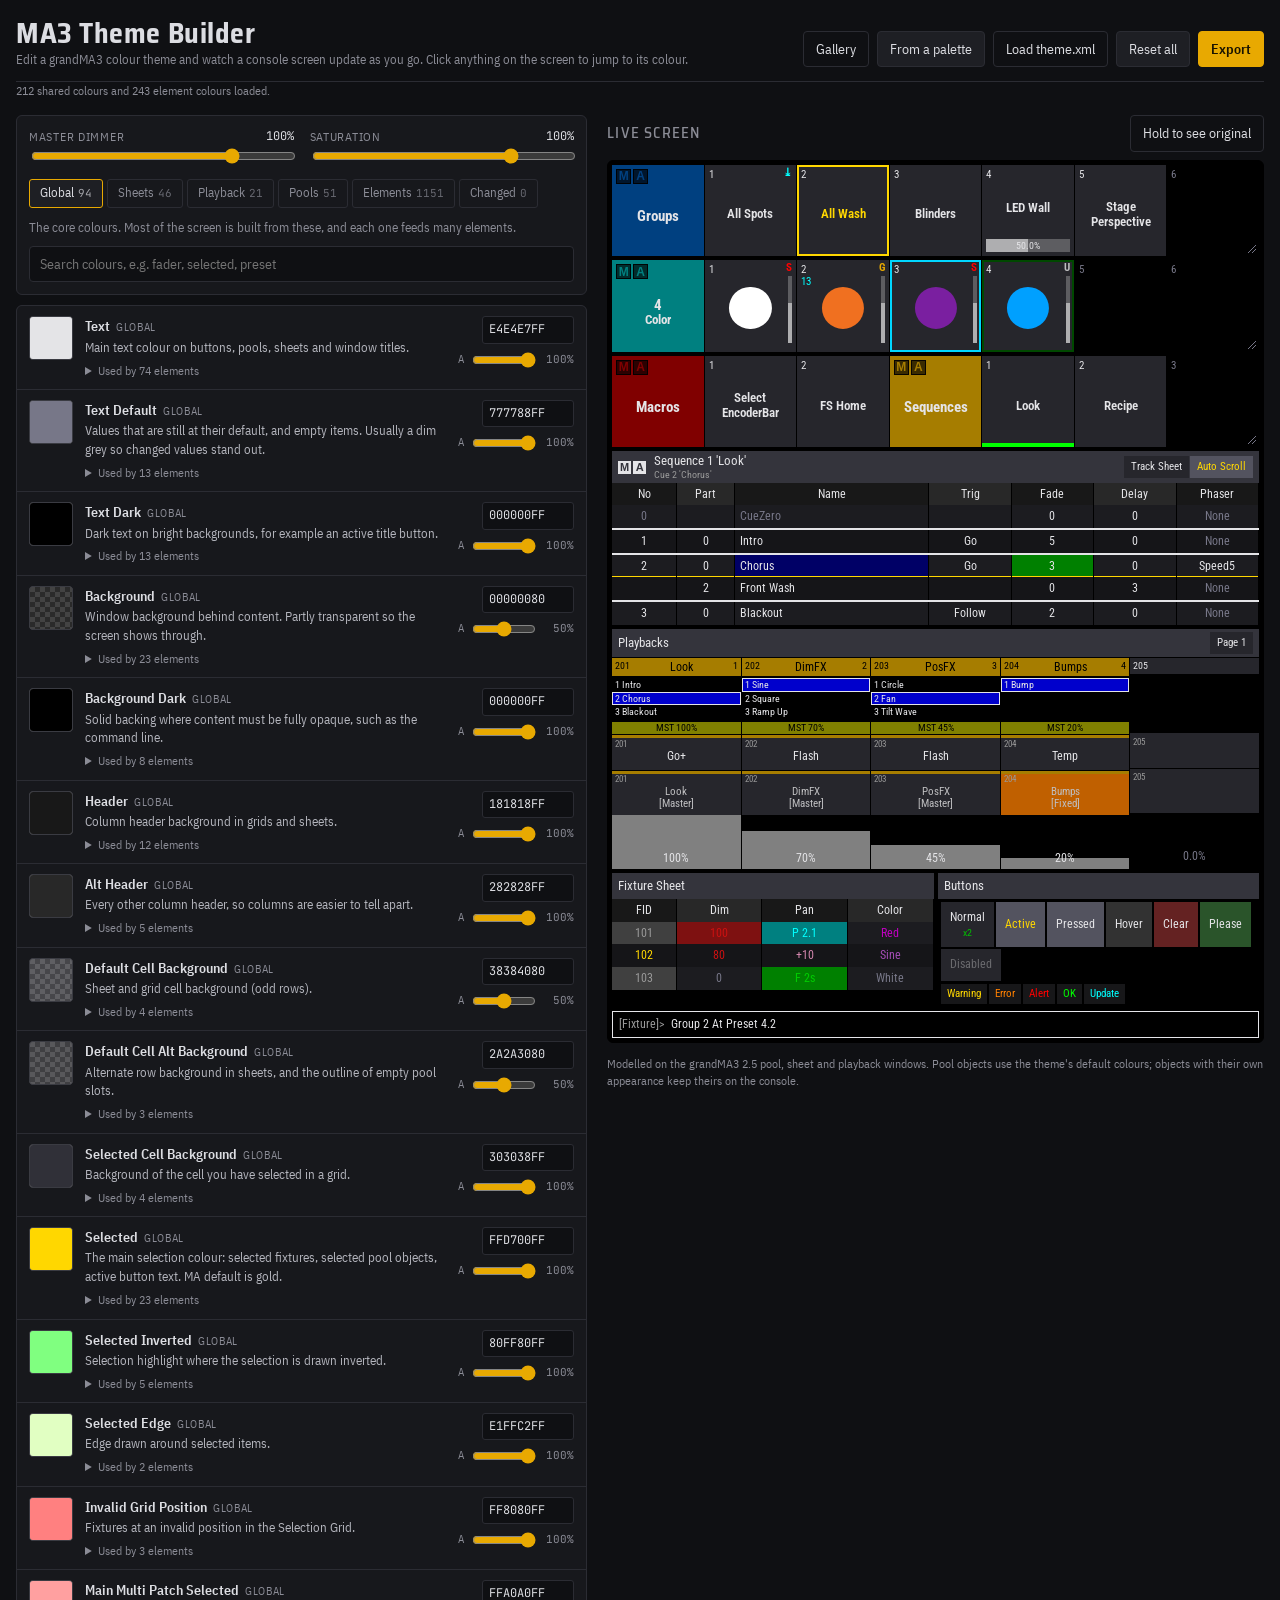
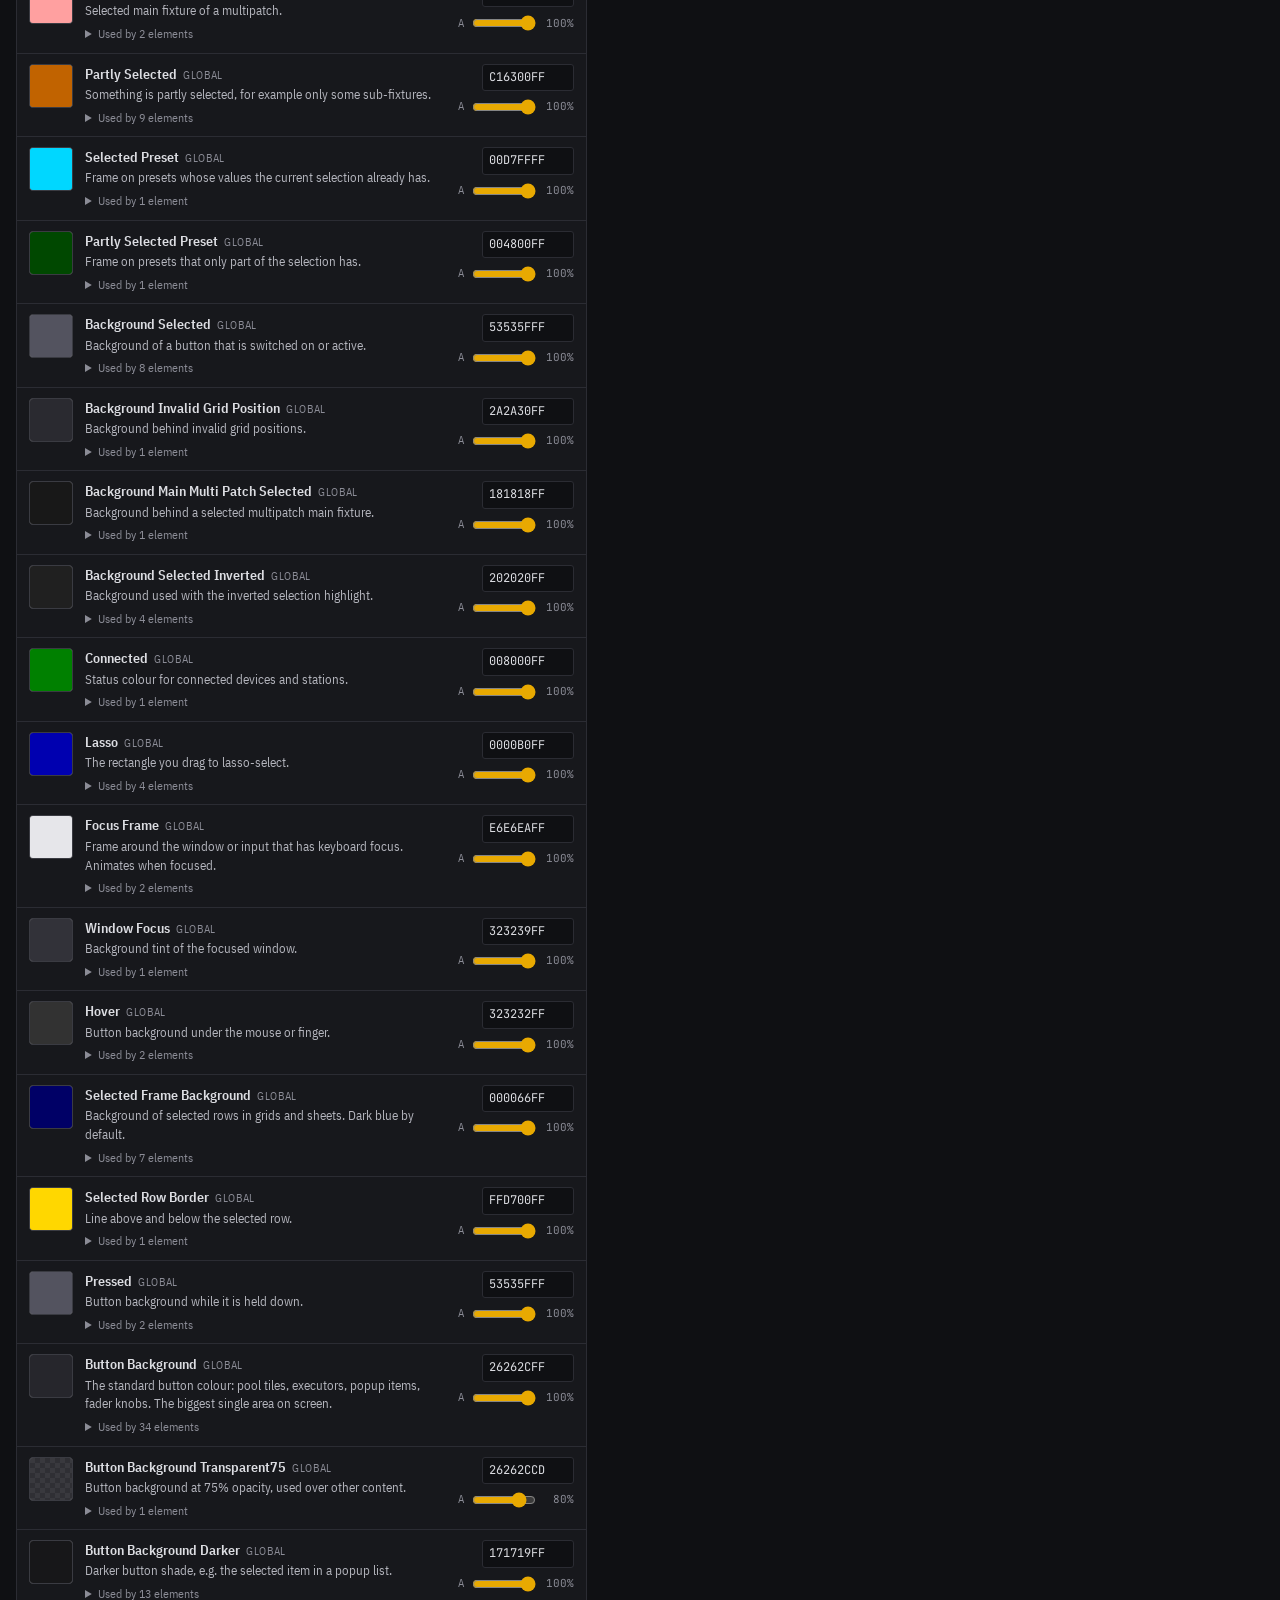
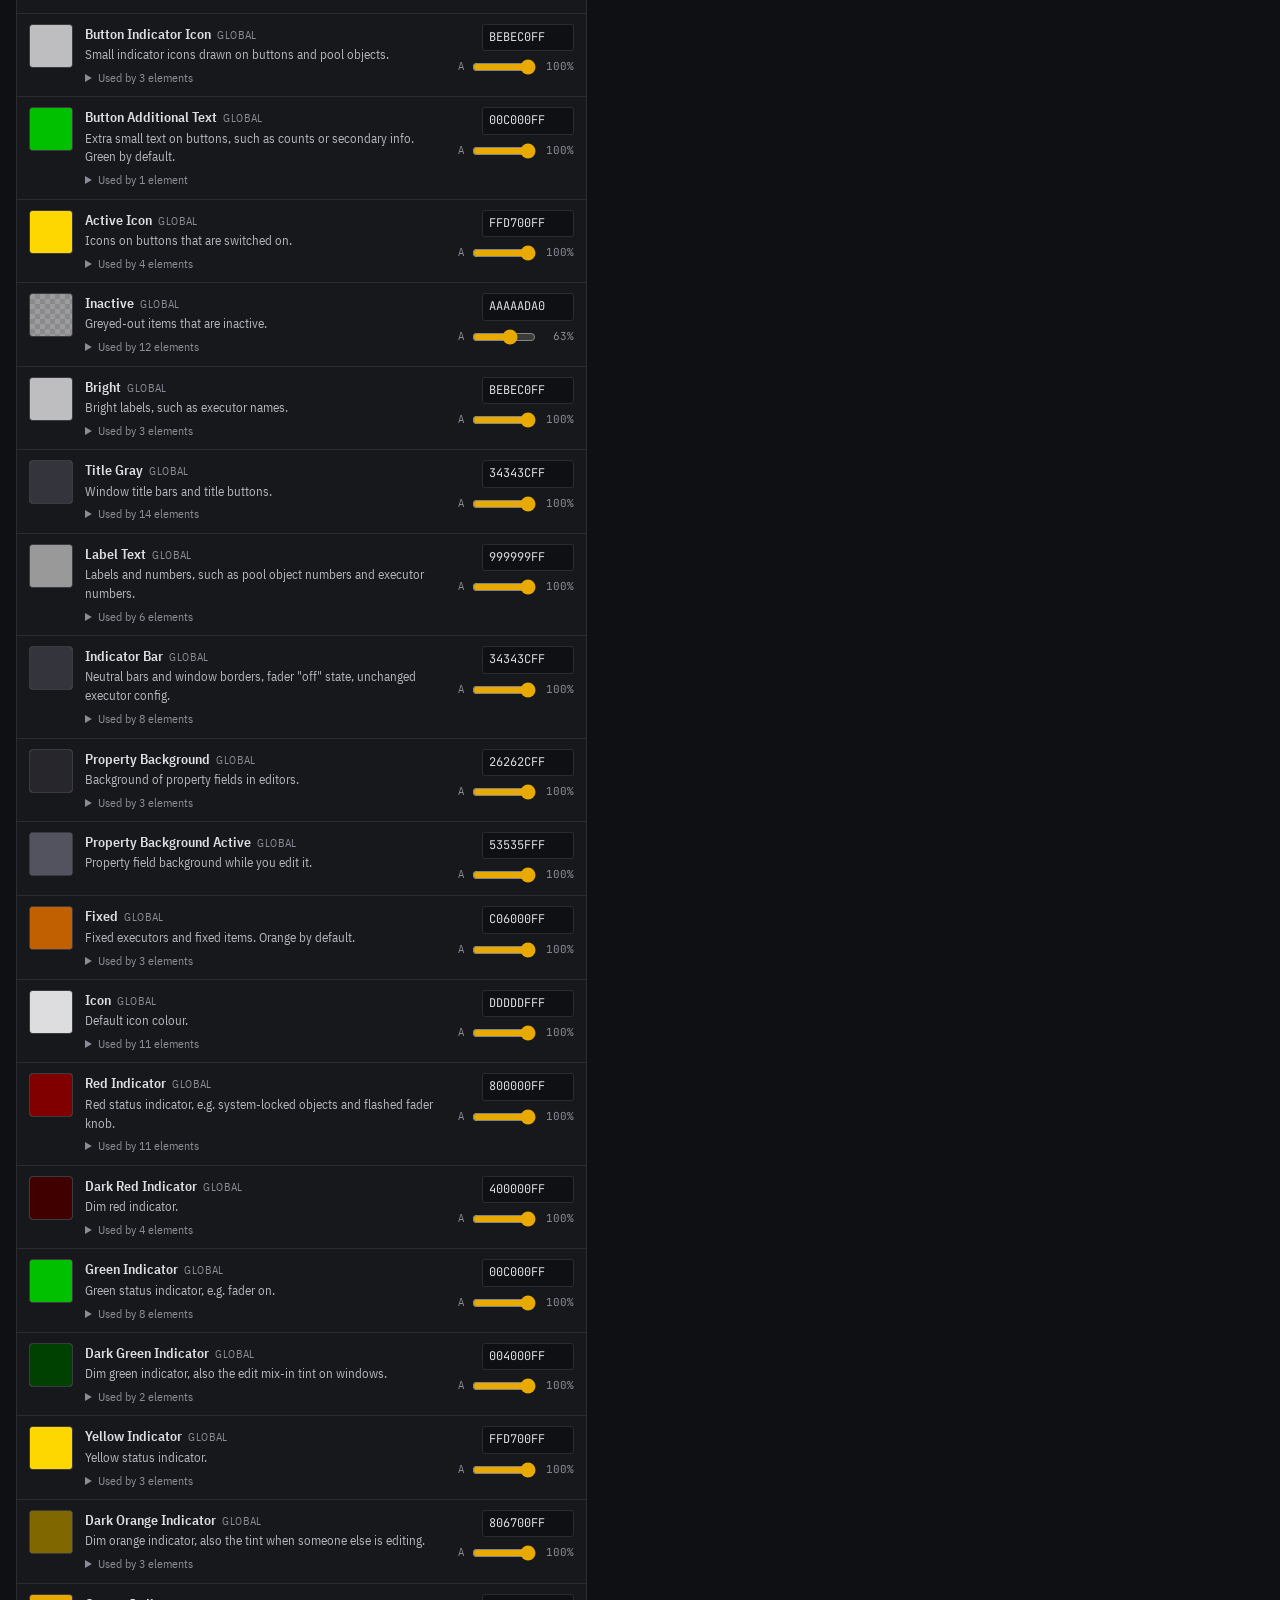
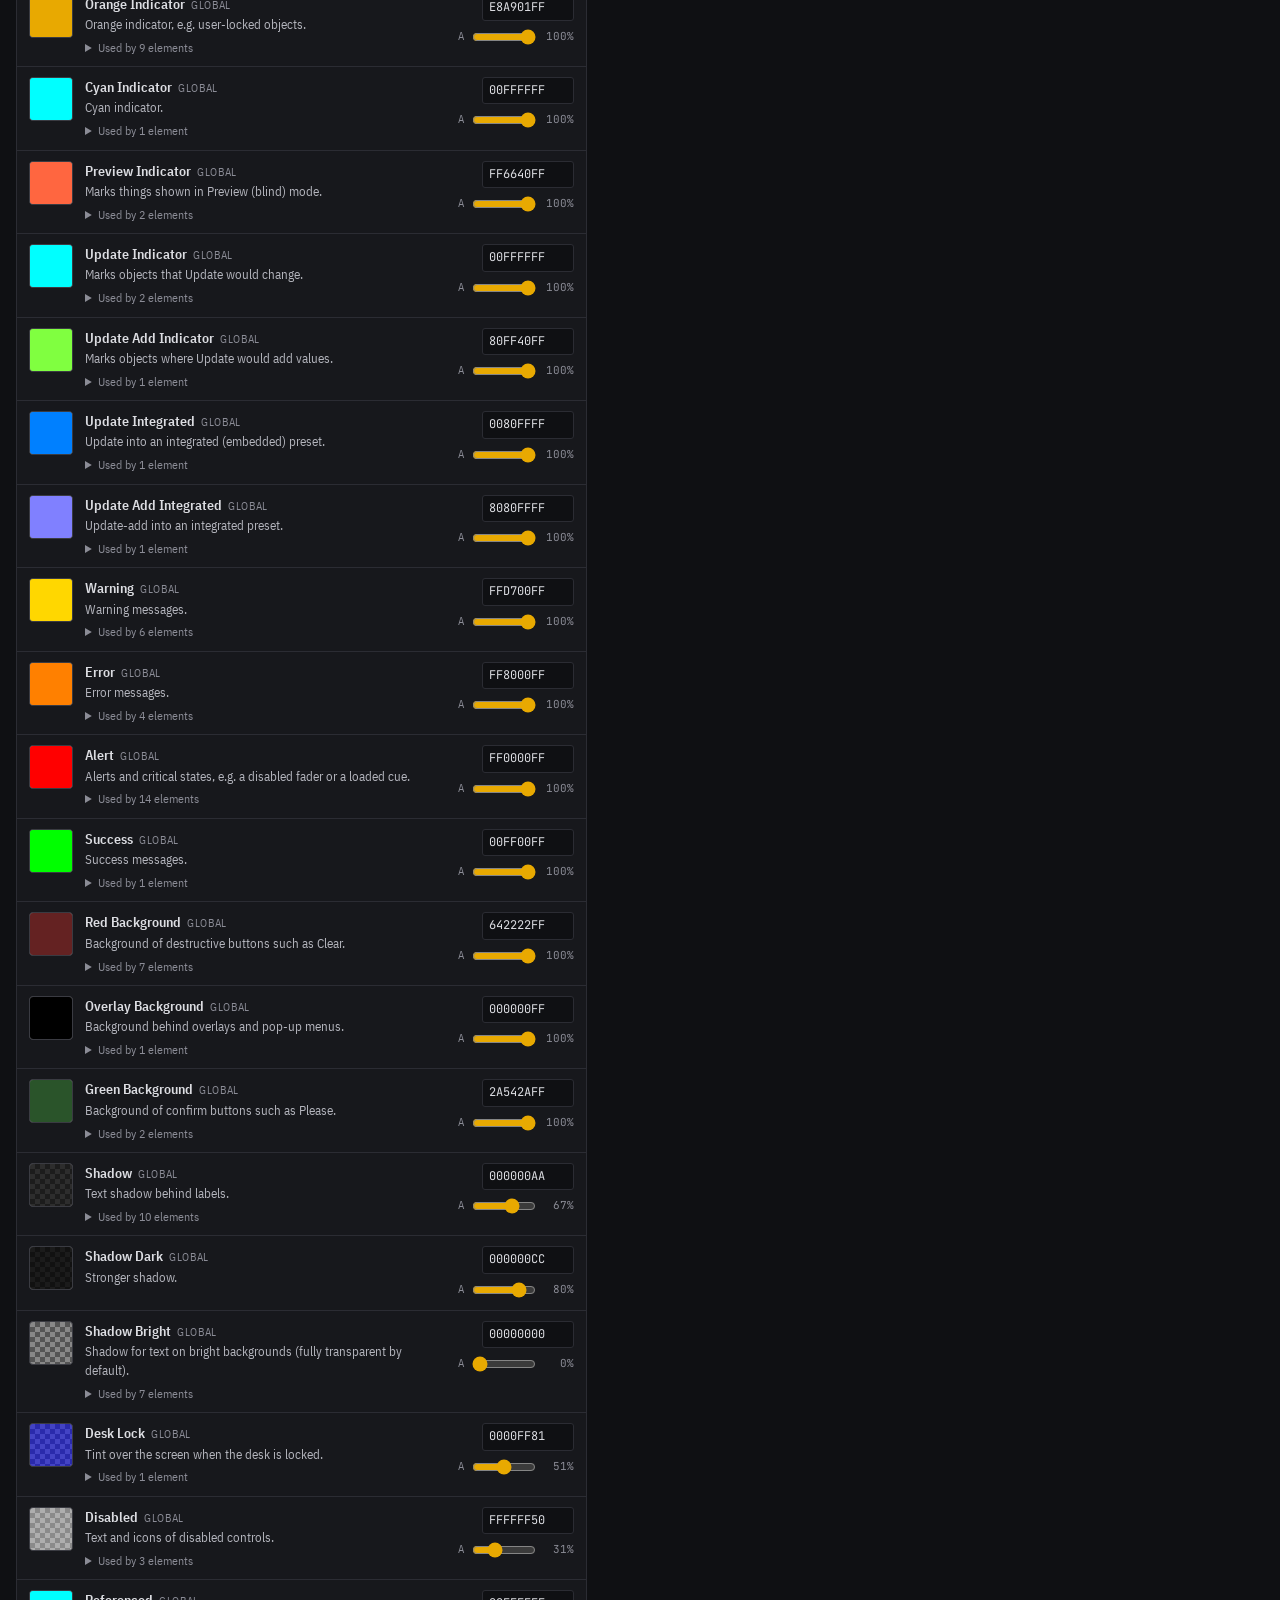
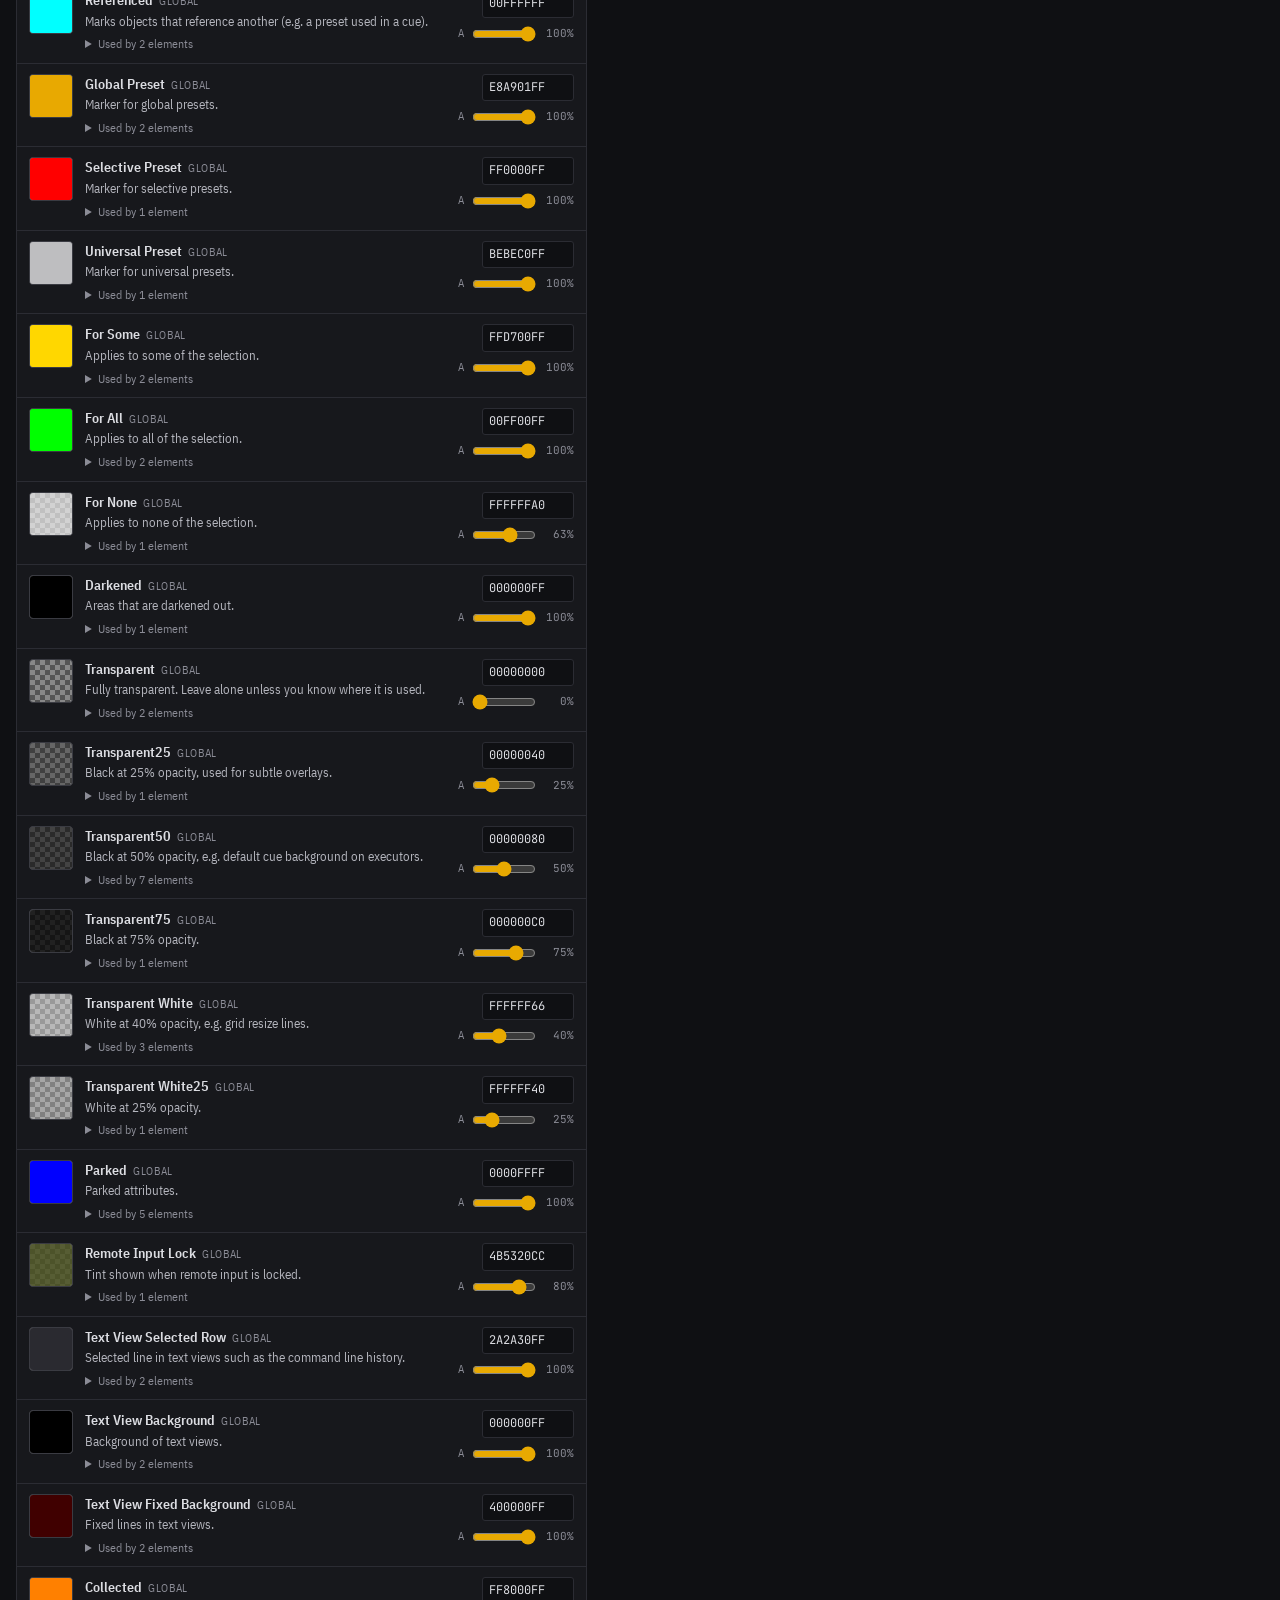
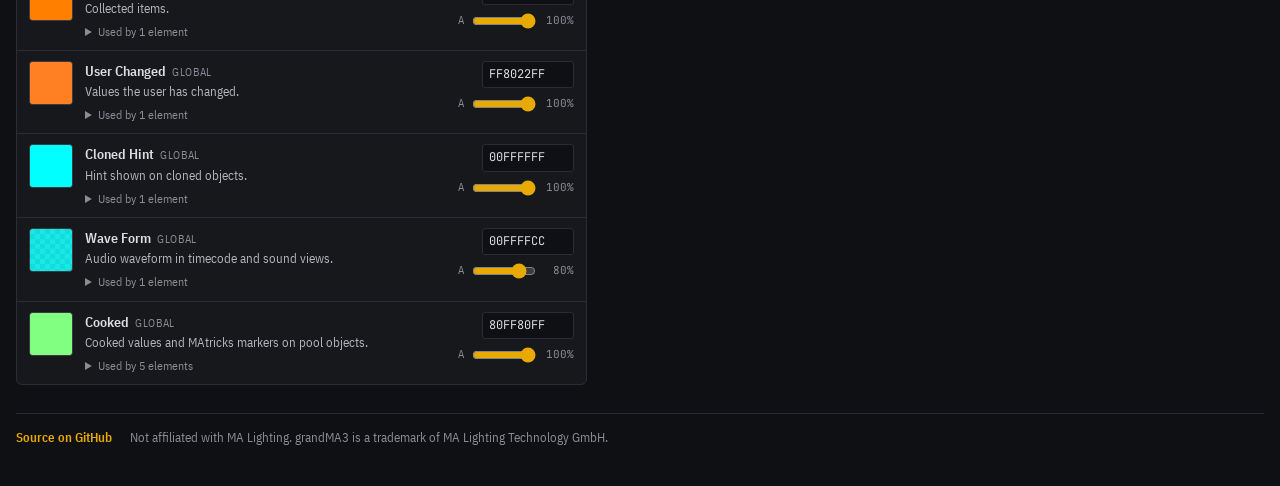
==== commit 3bbef7b0: "Build a theme from a small palette; black out OLED fader bars From a palette takes background, text," ====
--- a/index.html
+++ b/index.html
@@ -15,6 +15,7 @@
     <h1>MA3 Theme Builder<small>Edit a grandMA3 colour theme and watch a console screen update as you go. Click anything on the screen to jump to its colour.</small></h1>
     <div class="actions">
       <a class="btn ghost" href="gallery.html">Gallery</a>
+      <button class="btn" id="btnPalette" type="button" aria-expanded="false" aria-controls="paletteBox">From a palette</button>
       <label class="btn ghost" for="fileIn">Load theme.xml</label>
       <input type="file" id="fileIn" accept=".xml,text/xml" hidden>
       <button class="btn" id="btnReset" type="button">Reset all</button>
@@ -33,6 +34,21 @@
         <div class="tabs" role="tablist" id="tabs"></div>
         <p class="tabNote" id="tabNote"></p>
         <input class="search" id="search" type="search" placeholder="Search colours, e.g. fader, selected, preset">
+      </div>
+      <div class="exportBox paletteBox" id="paletteBox" hidden>
+        <p class="tabNote"><b>Build a theme from a palette.</b> Pick a few colours and the whole theme is rebuilt around them as you go. It replaces your current colours; Reset all goes back.</p>
+        <div class="pals" id="pals">
+          <label class="pal"><input type="color" data-p="bg" value="#17150f"><span>Background</span></label>
+          <label class="pal"><input type="color" data-p="text" value="#e6e2d3"><span>Text</span></label>
+          <label class="pal"><input type="color" data-p="accent" value="#f2d555"><span>Accent</span></label>
+          <label class="pal"><input type="color" data-p="x1" value="#62d9c0"><span>Colour 2</span></label>
+          <label class="pal"><input type="color" data-p="x2" value="#c562d9"><span>Colour 3</span></label>
+        </div>
+        <div class="fileRow">
+          <button class="btn" id="btnPalDark" type="button">Shuffle dark</button>
+          <button class="btn" id="btnPalLight" type="button">Shuffle light</button>
+          <button class="btn primary" id="btnPalApply" type="button">Build theme</button>
+        </div>
       </div>
       <div class="exportBox" id="exportBox" hidden>
         <div class="fileRow">
--- a/main.css
+++ b/main.css
@@ -60,6 +60,17 @@
 .nm .g { font-weight: 400; font-size: 11px; text-transform: uppercase; letter-spacing: .06em; color: var(--muted); }
 .nm .dot { width: 7px; height: 7px; border-radius: 50%; background: var(--accent); align-self: center; }
 .desc { margin: 2px 0 0; color: #b4b5bd; font-size: 13px; }
+.pals { display: grid; grid-template-columns: repeat(auto-fill, minmax(92px, 1fr)); gap: 8px; margin: 10px 0; }
+.pal { position: relative; display: grid; gap: 4px; font-size: 12px; color: var(--muted); cursor: pointer; }
+.pal input { width: 100%; height: 44px; padding: 0; border: 1px solid #3a3b42; border-radius: 4px; background: none; cursor: pointer; }
+.pal input::-webkit-color-swatch-wrapper { padding: 0; }
+.pal input::-webkit-color-swatch { border: 0; border-radius: 3px; }
+.pal input::-moz-color-swatch { border: 0; border-radius: 3px; }
+label.lnk { display: flex; flex-wrap: wrap; align-items: center; gap: 6px; margin-top: 6px; font-size: 12px; color: var(--muted); }
+label.lnk select { background: var(--bg); border: 1px solid var(--line); border-radius: 3px; padding: 3px 6px; font-size: 12.5px; max-width: 100%; }
+.row.linked .sw { cursor: default; }
+.row.linked .vals input:disabled { opacity: .45; }
+.row.linked .sw input { cursor: default; }
 details.used { margin-top: 4px; font-size: 12px; color: var(--muted); }
 details.used summary { cursor: pointer; }
 details.used div { display: flex; flex-wrap: wrap; gap: 4px; margin-top: 6px; }
@@ -82,6 +93,9 @@
 .gsect > h2 { font-family: var(--f-display); font-size: 15px; letter-spacing: .08em; text-transform: uppercase; color: var(--muted); margin: 0; font-weight: 500; display: flex; align-items: baseline; gap: 8px; }
 .gsect > h2 .n { font-family: var(--f-mono); font-size: 11px; letter-spacing: 0; }
 .gsect > p { margin: 2px 0 0; font-size: 12.5px; color: var(--muted); }
+.gsub { grid-column: 1 / -1; margin: 10px 0 0; font-family: var(--f-display); font-size: 13px; font-weight: 500; letter-spacing: .06em; text-transform: uppercase; color: var(--fg); display: flex; align-items: baseline; gap: 8px; }
+.gsub:first-child { margin-top: 0; }
+.gsub .n { font-family: var(--f-mono); font-size: 11px; letter-spacing: 0; color: var(--muted); }
 .gby { font-size: 11.5px; color: var(--muted); }
 .gdesc { margin: 4px 0 0; font-size: 12px; color: #b4b5bd; display: -webkit-box; -webkit-line-clamp: 3; -webkit-box-orient: vertical; overflow: hidden; }
 
